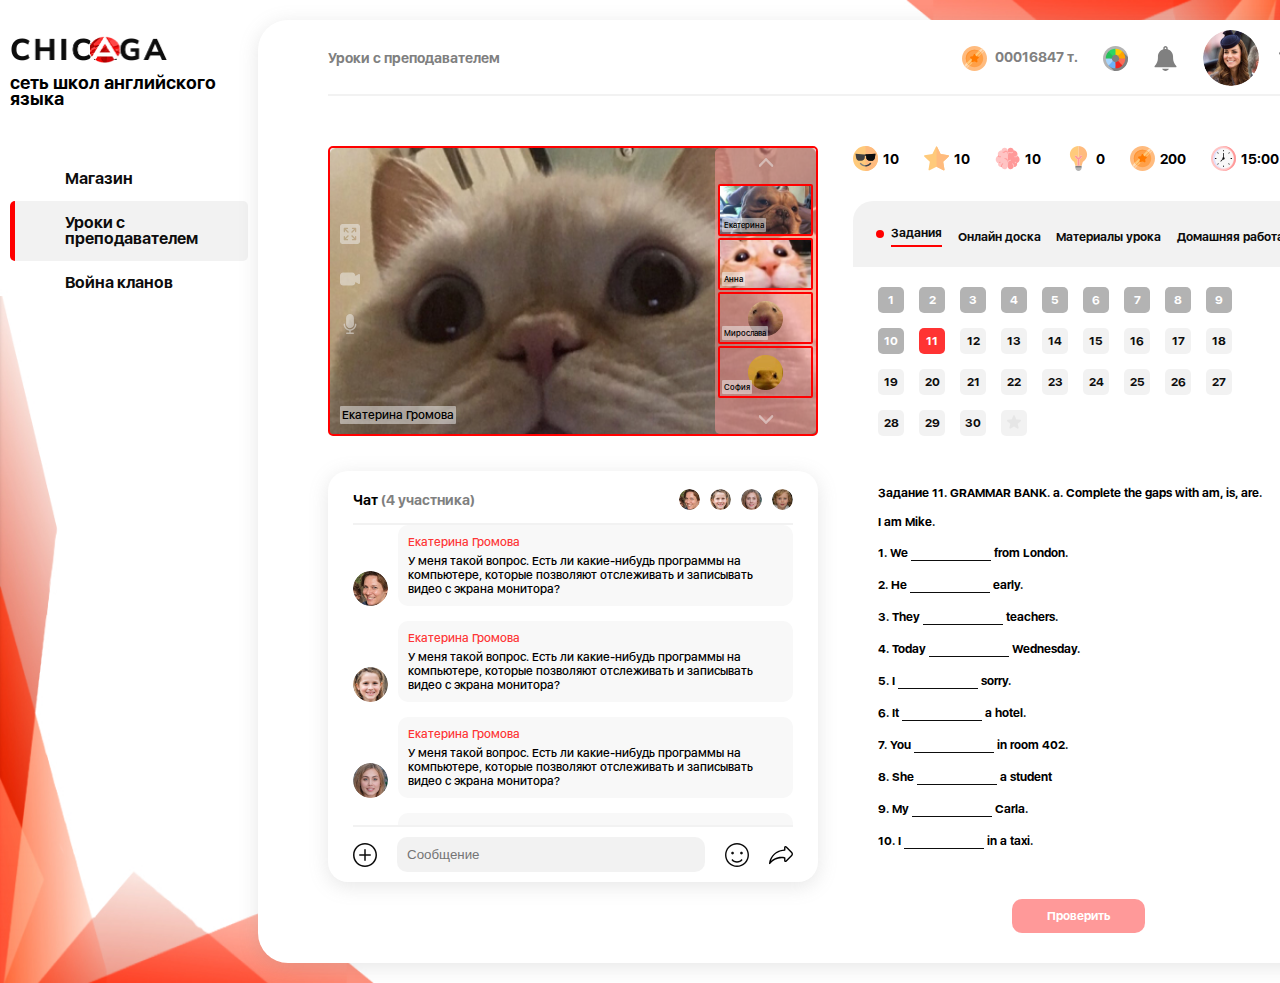
==== index.html @ db950c4f "Add files via upload" ====
<!DOCTYPE html>
<html lang="ru">

<head>
    <meta charset="UTF-8">
    <meta http-equiv="X-UA-Compatible" content="IE=edge">
    <meta name="viewport" content="width=device-width, initial-scale=1.0">
    
    <link rel="preconnect" href="https://fonts.googleapis.com">
    <link rel="preconnect" href="https://fonts.gstatic.com" crossorigin>
    <link
    	href="https://fonts.googleapis.com/css2?family=Inter:wght@600&family=Nunito+Sans:wght@800&family=Roboto:wght@400;900&display=swap"
    	rel="stylesheet">
    
    <link rel="stylesheet" href="assets/css/style.min.css">
    
    <title>Уроки с преподователем</title></head>

<body>
    <svg style='display: none;'>
    	<symbol id="coin" viewBox="0 0 25 25">
    		<g clip-path="url(#clip0)">
    			<path
    				d="M12.5 25C19.4036 25 25 19.4036 25 12.5C25 5.59644 19.4036 0 12.5 0C5.59644 0 0 5.59644 0 12.5C0 19.4036 5.59644 25 12.5 25Z"
    				fill="#FFBB7E" />
    			<path
    				d="M21.815 4.16562L4.15552 21.8064C4.37461 22.003 4.60059 22.192 4.8332 22.3729L22.381 4.84419C22.2002 4.61128 22.0114 4.38501 21.815 4.16562ZM19.5744 2.19434L2.1543 19.5171C2.55146 20.1016 2.99692 20.6505 3.48486 21.1584L21.2053 3.53096C20.7009 3.04136 20.1554 2.59395 19.5744 2.19434Z"
    				fill="#FFDDB6" />
    			<path
    				d="M12.499 21.167C17.2857 21.167 21.166 17.2866 21.166 12.5C21.166 7.71335 17.2857 3.83301 12.499 3.83301C7.71238 3.83301 3.83203 7.71335 3.83203 12.5C3.83203 17.2866 7.71238 21.167 12.499 21.167Z"
    				fill="#FFA048" />
    			<path
    				d="M4.60205 13.2687C4.60205 8.48213 8.48233 4.60186 13.2689 4.60186C15.4684 4.60186 17.4761 5.42163 19.0042 6.77168C17.4161 4.96997 15.0914 3.83301 12.5008 3.83301C7.71426 3.83301 3.83398 7.71328 3.83398 12.4999C3.83398 15.087 4.96792 17.4089 6.76548 18.9969C5.41919 17.4696 4.60205 15.4647 4.60205 13.2687Z"
    				fill="#FF9534" />
    			<path
    				d="M19.6418 7.58374C19.4734 7.33979 19.293 7.10488 19.1012 6.87988L6.87695 19.0912C7.10166 19.2832 7.33633 19.4638 7.58003 19.6324L19.6418 7.58374Z"
    				fill="#FFCA7B" />
    			<path
    				d="M16.7915 4.96582L4.94727 16.7438C5.29707 17.3654 5.72105 17.9395 6.20767 18.454L18.4924 6.23374C17.9812 5.74507 17.4101 5.31855 16.7915 4.96582Z"
    				fill="#FFCA7B" />
    			<path
    				d="M13.1669 8.36442L13.9482 9.94748C14.0564 10.1668 14.2657 10.3188 14.5077 10.354L16.2547 10.6078C16.8642 10.6964 17.1076 11.4454 16.6665 11.8753L15.4024 13.1075C15.2272 13.2782 15.1473 13.5242 15.1887 13.7653L15.4871 15.5052C15.5912 16.1123 14.954 16.5752 14.4089 16.2886L12.8464 15.4671C12.6299 15.3533 12.3713 15.3533 12.1548 15.4671L10.5922 16.2886C10.0471 16.5752 9.40989 16.1123 9.51405 15.5052L9.81248 13.7653C9.85384 13.5242 9.77391 13.2783 9.59876 13.1075L8.3346 11.8753C7.89354 11.4454 8.13695 10.6964 8.74642 10.6078L10.4934 10.354C10.7355 10.3188 10.9447 10.1668 11.053 9.94748L11.8343 8.36442C12.1067 7.81212 12.8943 7.81212 13.1669 8.36442Z"
    				fill="#FF7A00" />
    		</g>
    		<defs>
    			<clipPath id="clip0">
    				<rect width="25" height="25" fill="white" />
    			</clipPath>
    		</defs>
    	</symbol>
    
    	<symbol id="choose-theme" viewBox="0 0 25 25">
    		<path
    			d="M12.5 25C19.4036 25 25 19.4036 25 12.5C25 5.59644 19.4036 0 12.5 0C5.59644 0 0 5.59644 0 12.5C0 19.4036 5.59644 25 12.5 25Z"
    			fill="#808080" fill-opacity="0.6" />
    		<path
    			d="M18.4234 6.55522L15.8434 9.13521L12.3031 5.59487L5.85728 12.0406L9.39761 15.581L6.55522 18.4233L5.58398 19.3946L11.1125 24.9231C11.5682 24.9735 12.0311 25.0002 12.5002 25.0002C19.4038 25.0002 25.0002 19.4038 25.0002 12.5002C25.0002 12.0311 24.9735 11.5682 24.9231 11.1125L19.3946 5.58398L18.4234 6.55522Z"
    			fill="#808080" />
    		<path
    			d="M12.4991 8.85557L13.3349 5.74736L12.4991 2.73438C9.99985 2.73438 7.50059 3.68779 5.59375 5.59468L7.18833 8.52769L9.92686 9.92773C10.5857 9.2688 11.4947 8.8602 12.4991 8.85557Z"
    			fill="#2BD765" />
    		<path
    			d="M9.90996 15.0889L7.25723 16.7995L5.59375 19.4051C7.50059 21.312 9.99985 22.2654 12.4991 22.2654L13.1281 19.0973L12.4991 16.1787C11.4859 16.174 10.5702 15.7579 9.90996 15.0889Z"
    			fill="#6CB1F8" />
    		<path
    			d="M8.85513 12.517C8.85513 12.5112 8.85552 12.5055 8.85557 12.4998L6.0978 11.9512L2.73438 12.4998C2.73438 14.999 3.68779 17.4982 5.59468 19.4051L9.91094 15.0888C9.2583 14.4275 8.85513 13.5195 8.85513 12.517Z"
    			fill="#A6D4FD" />
    		<path
    			d="M9.92773 9.92778L5.59468 5.59473C3.68779 7.50156 2.73438 10.0008 2.73438 12.5H8.85557C8.8602 11.4957 9.2688 10.5867 9.92773 9.92778Z"
    			fill="#27BF5A" />
    		<path
    			d="M16.1796 12.4998C16.1796 12.5055 16.18 12.5112 16.18 12.517C16.18 13.5283 15.7701 14.4438 15.1074 15.1065L16.99 17.7416L19.406 19.4051C21.3129 17.4982 22.2663 14.999 22.2663 12.4998L19.2878 11.9512L16.1796 12.4998Z"
    			fill="#FB6B56" />
    		<path
    			d="M15.1067 15.1064C14.444 15.7691 13.5285 16.1791 12.5172 16.1791C12.5115 16.1791 12.5058 16.1787 12.5 16.1786V22.2653C14.9993 22.2653 17.4985 21.3119 19.4053 19.405L15.1067 15.1064Z"
    			fill="#F42520" />
    		<path
    			d="M12.5172 8.85513C13.5197 8.85513 14.4278 9.2583 15.0891 9.91089L17.6097 8.20596L19.4053 5.59463C17.4985 3.68779 14.9993 2.73438 12.5 2.73438V8.85557C12.5058 8.85552 12.5115 8.85513 12.5172 8.85513Z"
    			fill="#FFCE00" />
    		<path
    			d="M16.1797 12.5H22.2664C22.2664 10.0008 21.313 7.50156 19.4061 5.59473L15.0898 9.91099C15.7589 10.5712 16.175 11.4869 16.1797 12.5Z"
    			fill="#FFA300" />
    	</symbol>
    
    	<symbol id="notifications" viewBox="0 0 23 25">
    		<path d="M11.5 25C12.9986 25 14.2891 24.0948 14.8554 22.8027H8.14453C8.71079 24.0948 10.0014 25 11.5 25Z"
    			fill="#808080" />
    		<path
    			d="M19.0684 12.1026V10.498C19.0684 7.08877 16.8023 4.19917 13.6973 3.25537V2.19727C13.6973 0.985693 12.7116 0 11.5001 0C10.2885 0 9.30279 0.985693 9.30279 2.19727V3.25537C6.19781 4.19917 3.9317 7.08872 3.9317 10.498V12.1026C3.9317 15.0974 2.79019 17.937 0.717489 20.0985C0.514364 20.3104 0.457284 20.6229 0.57242 20.8928C0.687557 21.1627 0.952694 21.3379 1.24615 21.3379H21.754C22.0474 21.3379 22.3125 21.1627 22.4276 20.8928C22.5428 20.6229 22.4857 20.3104 22.2826 20.0985C20.2099 17.937 19.0684 15.0973 19.0684 12.1026ZM12.2325 2.96523C11.9914 2.94199 11.7471 2.92969 11.5001 2.92969C11.253 2.92969 11.0087 2.94199 10.7676 2.96523V2.19727C10.7676 1.79341 11.0962 1.46484 11.5001 1.46484C11.9039 1.46484 12.2325 1.79341 12.2325 2.19727V2.96523Z"
    			fill="#808080" />
    	</symbol>
    
    	<symbol id="arrow-down" viewBox="0 0 20 12">
    		<path
    			d="M10.0042 7.9267L2.52195 0.444753C2.31642 0.238736 2.04163 0.125404 1.74862 0.125404C1.45545 0.125404 1.18081 0.238736 0.974959 0.444753L0.319674 1.10036C0.113496 1.30605 -2.69979e-07 1.58101 -2.62294e-07 1.87402C-2.54609e-07 2.16703 0.113496 2.44166 0.319675 2.64752L9.22797 11.556C9.43447 11.7626 9.71041 11.8758 10.0037 11.875C10.2984 11.8758 10.574 11.7628 10.7806 11.556L19.6803 2.65581C19.8865 2.44995 20 2.17532 20 1.88215C20 1.58914 19.8865 1.31451 19.6803 1.10849L19.025 0.453044C18.5985 0.0265404 17.9042 0.0265404 17.4779 0.453045L10.0042 7.9267Z" />
    	</symbol>
    
    	<symbol id="clock" viewBox="0 0 25 25">
    		<path
    			d="M12.4989 24.9978C19.4018 24.9978 24.9978 19.4018 24.9978 12.4989C24.9978 5.59594 19.4018 0 12.4989 0C5.59594 0 0 5.59594 0 12.4989C0 19.4018 5.59594 24.9978 12.4989 24.9978Z"
    			fill="#FFC4C4" />
    		<path
    			d="M21.336 3.66067C18.6553 0.979909 15.0814 -0.235705 11.5215 0.037659C17.8975 0.527166 23.0439 5.84949 23.0439 12.4988C23.0439 19.1515 17.8943 24.4706 11.5215 24.9598C15.0825 25.2333 18.6561 24.0168 21.336 21.3368C26.2207 16.4522 26.2211 8.54564 21.336 3.66067Z"
    			fill="#FF9999" />
    		<path
    			d="M12.4991 22.6535C18.1077 22.6535 22.6544 18.1068 22.6544 12.4981C22.6544 6.88947 18.1077 2.34277 12.4991 2.34277C6.89045 2.34277 2.34375 6.88947 2.34375 12.4981C2.34375 18.1068 6.89045 22.6535 12.4991 22.6535Z"
    			fill="#F8F8F8" />
    		<path
    			d="M3.90611 12.4985C3.90611 7.16171 8.04426 2.77309 13.2803 2.37288C7.37714 1.92165 2.34375 6.60092 2.34375 12.4985C2.34375 18.3917 7.37182 23.0757 13.2803 22.6241C8.04426 22.2238 3.90611 17.8353 3.90611 12.4985Z"
    			fill="#DEDEFC" />
    		<path
    			d="M12.4999 13.6697C13.147 13.6697 13.6717 13.1451 13.6717 12.4979C13.6717 11.8508 13.147 11.3262 12.4999 11.3262C11.8527 11.3262 11.3281 11.8508 11.3281 12.4979C11.3281 13.1451 11.8527 13.6697 12.4999 13.6697Z"
    			fill="#0D0D0D" />
    		<path
    			d="M12.5 12.107C12.2843 12.107 12.1094 11.9321 12.1094 11.7164V7.41989C12.1094 7.20418 12.2843 7.0293 12.5 7.0293C12.7157 7.0293 12.8905 7.20418 12.8905 7.41989V11.7164C12.8905 11.9321 12.7157 12.107 12.5 12.107Z"
    			fill="#0D0D0D" />
    		<path
    			d="M9.76604 15.6228C9.42124 15.6228 9.24304 15.2028 9.48984 14.956L11.4428 13.0031C11.5953 12.8505 11.8426 12.8505 11.9951 13.0031C12.1477 13.1556 12.1477 13.4029 11.9951 13.5554L10.0422 15.5084C9.96597 15.5846 9.86598 15.6228 9.76604 15.6228Z"
    			fill="#0D0D0D" />
    		<path
    			d="M12.5 5.46763C12.2843 5.46763 12.1094 5.29275 12.1094 5.07704V4.29586C12.1094 4.08016 12.2843 3.90527 12.5 3.90527C12.7157 3.90527 12.8905 4.08016 12.8905 4.29586V5.07704C12.8905 5.29275 12.7157 5.46763 12.5 5.46763Z"
    			fill="#0D0D0D" />
    		<path
    			d="M17.7466 7.64114C17.4019 7.64114 17.2234 7.2213 17.4704 6.97435L18.0227 6.42201C18.1753 6.26949 18.4225 6.26949 18.5751 6.42201C18.7276 6.57454 18.7276 6.82183 18.5751 6.97435L18.0227 7.52669C17.9465 7.60301 17.8465 7.64114 17.7466 7.64114Z"
    			fill="#0D0D0D" />
    		<path
    			d="M20.7011 12.8886H19.9199C19.7042 12.8886 19.5293 12.7137 19.5293 12.498C19.5293 12.2823 19.7042 12.1074 19.9199 12.1074H20.7011C20.9168 12.1074 21.0917 12.2823 21.0917 12.498C21.0917 12.7137 20.9168 12.8886 20.7011 12.8886Z"
    			fill="#0D0D0D" />
    		<path
    			d="M18.2984 18.6889C18.1984 18.6889 18.0985 18.6508 18.0222 18.5745L17.4699 18.0222C17.3173 17.8697 17.3173 17.6224 17.4699 17.4699C17.6224 17.3173 17.8697 17.3173 18.0223 17.4699L18.5746 18.0222C18.8215 18.269 18.6432 18.6889 18.2984 18.6889Z"
    			fill="#0D0D0D" />
    		<path
    			d="M12.5 21.0917C12.2843 21.0917 12.1094 20.9168 12.1094 20.7011V19.9199C12.1094 19.7042 12.2843 19.5293 12.5 19.5293C12.7157 19.5293 12.8905 19.7042 12.8905 19.9199V20.7011C12.8905 20.9168 12.7157 21.0917 12.5 21.0917Z"
    			fill="#0D0D0D" />
    		<path
    			d="M6.69963 18.689C6.35484 18.689 6.17663 18.269 6.42343 18.0222L6.97578 17.4699C7.1283 17.3173 7.3756 17.3173 7.52812 17.4699C7.6807 17.6224 7.6807 17.8697 7.52812 18.0222L6.97578 18.5745C6.89956 18.6508 6.79957 18.689 6.69963 18.689Z"
    			fill="#0D0D0D" />
    		<path
    			d="M5.07802 12.8886H4.29684C4.08114 12.8886 3.90625 12.7137 3.90625 12.498C3.90625 12.2823 4.08114 12.1074 4.29684 12.1074H5.07802C5.29372 12.1074 5.46861 12.2823 5.46861 12.498C5.46861 12.7137 5.29372 12.8886 5.07802 12.8886Z"
    			fill="#0D0D0D" />
    		<path
    			d="M7.25157 7.64109C7.15162 7.64109 7.05163 7.60296 6.97537 7.52669L6.42302 6.97435C6.27045 6.82183 6.27045 6.57454 6.42302 6.42201C6.57555 6.26949 6.82284 6.26949 6.97537 6.42201L7.52771 6.97435C7.77452 7.22106 7.59636 7.64109 7.25157 7.64109Z"
    			fill="#0D0D0D" />
    	</symbol>
    
    	<symbol id="smile1" viewBox="0 0 25 25">
    		<path
    			d="M21.3388 3.66116C18.9779 1.30021 15.8389 0 12.5 0C9.16112 0 6.02211 1.30021 3.66116 3.66116C1.30021 6.02211 0 9.16112 0 12.5C0 15.8389 1.30021 18.9779 3.66116 21.3388C6.02211 23.6998 9.16112 25 12.5 25C15.8389 25 18.9779 23.6998 21.3388 21.3388C23.6998 18.9779 25 15.8389 25 12.5C25 9.16112 23.6997 6.02211 21.3388 3.66116Z"
    			fill="#FFCA7B" />
    		<path
    			d="M21.3388 3.66116C18.9779 1.30021 15.8389 0 12.5 0V25C15.8389 25 18.9779 23.6998 21.3388 21.3388C23.6998 18.9779 25 15.8389 25 12.5C25 9.16112 23.6997 6.02211 21.3388 3.66116Z"
    			fill="#FFBB7E" />
    		<path
    			d="M12.4995 20.4923C10.1924 20.4923 8.05827 19.4443 6.64453 17.6171L7.80313 16.7207C8.93741 18.1866 10.6492 19.0274 12.4995 19.0274C14.3499 19.0274 16.0616 18.1866 17.1959 16.7207L18.3545 17.6171C16.9407 19.4443 14.8066 20.4923 12.4995 20.4923Z"
    			fill="#808080" />
    		<path
    			d="M13.8999 8.376H11.1001L2.51758 7.78809L3.10066 11.7451C3.22611 12.5962 3.65381 13.3746 4.30497 13.9368C4.95612 14.499 5.78848 14.8087 6.64883 14.8087H8.22092C10.1985 14.8087 11.8074 13.1998 11.8074 11.2222V9.84087H13.1926V11.2222C13.1926 13.1998 14.8015 14.8087 16.779 14.8087H18.3511C19.2114 14.8087 20.0438 14.499 20.695 13.9368C21.3461 13.3746 21.7739 12.5962 21.8993 11.7451L22.4824 7.78809L13.8999 8.376Z"
    			fill="#404040" />
    		<path
    			d="M18.355 17.6171L17.1964 16.7207C16.0621 18.1866 14.3504 19.0274 12.5 19.0274V20.4923C14.8071 20.4923 16.9412 19.4444 18.355 17.6171Z"
    			fill="#404040" />
    		<path
    			d="M13.9005 8.37498H12.5V9.83989H13.1931V11.2213C13.1931 13.1988 14.802 14.8077 16.7796 14.8077H18.3517C19.212 14.8077 20.0444 14.4981 20.6956 13.9358C21.3467 13.3736 21.7744 12.5952 21.8999 11.7441L22.4829 7.78711L13.9005 8.37498Z"
    			fill="#0D0D0D" />
    	</symbol>
    
    	<symbol id="star" viewBox="0 0 25 25">
    		<g clip-path="url(#clip0)">
    			<path
    				d="M24.9641 9.63196C24.878 9.36673 24.6488 9.17352 24.3729 9.13348L16.6228 8.00721L13.1568 0.984423C13.0334 0.734375 12.7788 0.576172 12.5 0.576172C12.2213 0.576172 11.9666 0.734375 11.8432 0.984423L8.37703 8.00716L0.627093 9.13348C0.351264 9.17352 0.121967 9.36673 0.0358832 9.63187C-0.0502983 9.8971 0.0215766 10.1882 0.221186 10.3827L5.82899 15.8492L4.50536 23.5681C4.45824 23.8429 4.57123 24.1206 4.79676 24.2845C5.0223 24.4483 5.32123 24.47 5.5681 24.3402L12.5 20.6958L19.4316 24.3401C19.5388 24.3965 19.6558 24.4243 19.7724 24.4243C19.9243 24.4243 20.0754 24.3772 20.203 24.2845C20.4285 24.1206 20.5415 23.8428 20.4944 23.5681L19.1704 15.8492L24.7788 10.3827C24.9784 10.1881 25.0503 9.89705 24.9641 9.63196Z"
    				fill="#FFCA7B" />
    			<path
    				d="M24.9641 9.63197C24.878 9.36673 24.6488 9.17352 24.3729 9.13348L16.6228 8.00721L13.1568 0.984423C13.0334 0.734375 12.7788 0.576172 12.5 0.576172V20.6958L19.4317 24.3402C19.5389 24.3965 19.6558 24.4243 19.7724 24.4243C19.9243 24.4243 20.0755 24.3772 20.203 24.2845C20.4286 24.1206 20.5415 23.8429 20.4944 23.5681L19.1704 15.8492L24.7787 10.3827C24.9784 10.1881 25.0503 9.89705 24.9641 9.63197Z"
    				fill="#FFBB7E" />
    		</g>
    		<defs>
    			<clipPath id="clip0">
    				<rect width="25" height="25" fill="white" />
    			</clipPath>
    		</defs>
    	</symbol>
    
    	<symbol id="brains" viewBox="0 0 25 23">
    		<path
    			d="M0.730469 12.3982C0.730869 13.205 0.974494 13.9931 1.42955 14.6594C1.8846 15.3257 2.52995 15.8394 3.28137 16.1333C3.11403 16.6322 3.0797 17.1662 3.18175 17.6824C3.2838 18.1987 3.51871 18.6794 3.86329 19.0771C4.20787 19.4748 4.65021 19.7758 5.14665 19.9504C5.64309 20.1249 6.17647 20.167 6.69414 20.0725C6.90815 20.7674 7.36437 21.3624 7.97988 21.7495C8.59539 22.1366 9.32935 22.29 10.0484 22.1819C10.7674 22.0737 11.4238 21.7112 11.8982 21.1602C12.3726 20.6092 12.6336 19.9063 12.6337 19.1791V3.67004C12.6328 2.87709 12.3215 2.11602 11.7665 1.54963C11.2116 0.983246 10.457 0.656532 9.66424 0.639383C8.87147 0.622233 8.10348 0.916011 7.52455 1.45787C6.94561 1.99972 6.60172 2.74663 6.56644 3.53879C6.51941 3.53688 6.47348 3.53141 6.4259 3.53141C5.81567 3.53049 5.21521 3.68466 4.6809 3.97944C4.14659 4.27421 3.69595 4.69993 3.37129 5.21663C3.04662 5.73333 2.85859 6.32405 2.82482 6.93335C2.79106 7.54264 2.91269 8.15052 3.17828 8.69993C2.45219 9.00786 1.83284 9.5228 1.39753 10.1805C0.962223 10.8382 0.730219 11.6095 0.730469 12.3982Z"
    			fill="#FFC4C4" />
    		<path
    			d="M4.96734 10.3324C5.18217 10.3318 5.39631 10.3081 5.60609 10.2618C5.72985 10.2346 5.83777 10.1594 5.90615 10.0527C5.97454 9.94606 5.99782 9.81661 5.97088 9.69278C5.94395 9.56896 5.86899 9.46087 5.76247 9.39224C5.65594 9.32361 5.52654 9.30004 5.40265 9.32669C4.58644 9.5047 3.91844 9.19872 3.61683 8.50829C3.56707 8.39496 3.47527 8.30538 3.36076 8.2584C3.24625 8.21142 3.11798 8.21073 3.00297 8.25645C3.05163 8.40801 3.11027 8.55617 3.17852 8.69997C3.03217 8.76293 2.88972 8.83461 2.75195 8.91462C2.93864 9.34426 3.24906 9.70856 3.64362 9.96107C4.03818 10.2136 4.49901 10.3428 4.96734 10.3324Z"
    			fill="#FF9999" />
    		<path
    			d="M7.92482 17.2336C8.03339 17.1678 8.11139 17.0617 8.14167 16.9384C8.17195 16.8152 8.15203 16.6849 8.08629 16.5764C8.02055 16.4678 7.91437 16.3898 7.79112 16.3595C7.66787 16.3292 7.53764 16.3492 7.42908 16.4149C6.29924 17.0985 5.77807 18.7071 6.20928 20.1186C6.37186 20.1156 6.53396 20.0999 6.69408 20.0716C6.74082 20.2238 6.79962 20.372 6.8699 20.5148C6.98416 20.4698 7.07667 20.3825 7.1282 20.271C7.17974 20.1595 7.18633 20.0325 7.14662 19.9163C6.80018 18.9065 7.14936 17.7033 7.92482 17.2336Z"
    			fill="#FF9999" />
    		<path
    			d="M12.1552 14.7951C12.1552 14.858 12.1675 14.9202 12.1915 14.9783C12.2156 15.0364 12.2508 15.0891 12.2953 15.1336C12.3397 15.178 12.3925 15.2132 12.4505 15.2373C12.5086 15.2613 12.5709 15.2737 12.6337 15.2736V12.8359C12.3742 12.3271 11.9793 11.8996 11.4927 11.6005C11.006 11.3014 10.4462 11.1423 9.875 11.1406C9.74809 11.1406 9.62638 11.191 9.53664 11.2808C9.4469 11.3705 9.39648 11.4922 9.39648 11.6191C9.39648 11.7461 9.4469 11.8678 9.53664 11.9575C9.62638 12.0472 9.74809 12.0977 9.875 12.0977C11.1968 12.0977 12.1552 13.2316 12.1552 14.7951Z"
    			fill="#FF9999" />
    		<path
    			d="M4.53004 15.9757C4.60098 15.9757 4.67103 15.96 4.73512 15.9295C4.96792 15.8175 5.19357 15.6912 5.41078 15.5514C5.46215 15.5152 5.50588 15.4692 5.53948 15.4161C5.57308 15.363 5.59588 15.3037 5.6066 15.2418C5.61731 15.1799 5.61572 15.1165 5.60193 15.0551C5.58813 14.9938 5.56238 14.9358 5.52617 14.8845C5.48996 14.8331 5.44398 14.7894 5.39087 14.7558C5.33775 14.7222 5.27854 14.6994 5.21661 14.6886C5.15468 14.6779 5.09125 14.6795 5.02994 14.6933C4.96862 14.7071 4.91062 14.7329 4.85926 14.7691C4.68642 14.8774 4.50778 14.9762 4.32414 15.0649C4.22596 15.1115 4.14656 15.1902 4.09901 15.2879C4.05146 15.3856 4.0386 15.4966 4.06253 15.6026C4.08646 15.7086 4.14577 15.8033 4.23069 15.8711C4.31561 15.939 4.42109 15.9759 4.52977 15.9757H4.53004Z"
    			fill="#FF9999" />
    		<path
    			d="M9.96347 5.14777C10.1658 4.9224 10.4231 4.75337 10.7102 4.65723C10.8465 4.62665 10.9879 4.62801 11.1236 4.66122C11.2592 4.69443 11.3853 4.75857 11.492 4.84863C11.9076 5.17676 12.1556 5.81988 12.1556 6.56609C12.1556 6.693 12.206 6.81471 12.2958 6.90445C12.3855 6.99419 12.5072 7.04461 12.6341 7.04461V4.72887C12.4901 4.48812 12.305 4.27444 12.0873 4.0975C11.868 3.91684 11.6099 3.7893 11.3332 3.72483C11.0565 3.66037 10.7686 3.66074 10.492 3.7259C10.0431 3.85542 9.63708 4.1029 9.31625 4.44258C8.91648 4.8098 8.73383 4.97742 8.23754 4.75758C8.12201 4.70921 7.99212 4.70806 7.87576 4.75438C7.75939 4.8007 7.66583 4.8908 7.61515 5.00533C7.56447 5.11987 7.56071 5.24971 7.60468 5.36698C7.64866 5.48425 7.73686 5.57961 7.85035 5.63258C8.9184 6.10535 9.52297 5.55191 9.96347 5.14777Z"
    			fill="#FF9999" />
    		<path
    			d="M18.8426 3.53041C18.795 3.53041 18.7491 3.53588 18.7021 3.53779C18.6668 2.74554 18.3228 1.99856 17.7438 1.4567C17.1647 0.914832 16.3966 0.621124 15.6037 0.638418C14.8109 0.655712 14.0563 0.982634 13.5014 1.54923C12.9465 2.11583 12.6355 2.87709 12.6348 3.67013V19.1779C12.6347 19.9051 12.8956 20.6083 13.37 21.1595C13.8445 21.7107 14.501 22.0733 15.2202 22.1815C15.9393 22.2896 16.6735 22.1361 17.289 21.7489C17.9046 21.3616 18.3608 20.7663 18.5746 20.0712C19.092 20.1639 19.6245 20.1205 20.12 19.9454C20.6155 19.7702 21.057 19.4693 21.4011 19.072C21.7453 18.6748 21.9802 18.195 22.083 17.6796C22.1858 17.1642 22.1529 16.6309 21.9874 16.132C22.7302 15.8414 23.3696 15.3359 23.8238 14.6802C24.278 14.0245 24.5265 13.2483 24.5376 12.4507C24.5487 11.6531 24.3218 10.8703 23.8859 10.2023C23.45 9.5342 22.825 9.0112 22.0905 8.70002C22.3564 8.15055 22.4782 7.54253 22.4445 6.93305C22.4109 6.32358 22.2229 5.73266 21.8981 5.2158C21.5734 4.69894 21.1226 4.2731 20.5882 3.97829C20.0537 3.68347 19.453 3.52935 18.8426 3.53041Z"
    			fill="#FF9999" />
    		<path
    			d="M18.3989 20.5141C18.469 20.3712 18.5278 20.223 18.5747 20.0709C18.7348 20.0992 18.8969 20.1149 19.0595 20.1179C19.4907 18.7064 18.9692 17.0983 17.8394 16.4142C17.7309 16.3507 17.6018 16.3324 17.48 16.3633C17.3581 16.3942 17.2534 16.4718 17.1883 16.5794C17.1232 16.6869 17.103 16.8158 17.1322 16.938C17.1613 17.0603 17.2374 17.1662 17.3439 17.2329C18.1194 17.7024 18.4683 18.9057 18.1221 19.9156C18.0824 20.0318 18.0889 20.1588 18.1405 20.2703C18.192 20.3818 18.2846 20.4691 18.3989 20.5141Z"
    			fill="#FFC4C4" />
    		<path
    			d="M15.5425 13.6832C15.6052 13.6784 15.6663 13.6613 15.7223 13.6329C15.7784 13.6045 15.8283 13.5653 15.8692 13.5176C15.9101 13.4699 15.9412 13.4146 15.9607 13.3548C15.9803 13.2951 15.9878 13.2321 15.983 13.1695C15.9782 13.1068 15.9611 13.0457 15.9327 12.9896C15.9042 12.9336 15.8651 12.8837 15.8174 12.8428C15.7696 12.8019 15.7143 12.7708 15.6546 12.7512C15.5949 12.7317 15.5319 12.7241 15.4692 12.7289C14.8849 12.7843 14.3225 12.9792 13.8292 13.2973C13.3359 13.6153 12.9263 14.0472 12.6348 14.5566V16.8633C12.7617 16.8633 12.8834 16.8129 12.9731 16.7232C13.0629 16.6334 13.1133 16.5117 13.1133 16.3848C13.1081 15.7126 13.3544 15.0627 13.8039 14.5628C14.2534 14.063 14.8735 13.7492 15.5425 13.6832Z"
    			fill="#FFC4C4" />
    		<path
    			d="M13.7778 6.05405C13.8844 5.96383 14.0105 5.89958 14.1461 5.86636C14.2818 5.83315 14.4233 5.83188 14.5595 5.86265C14.7656 5.91496 14.9683 5.97933 15.1668 6.05542C15.8849 6.31628 16.6278 6.58507 17.7754 5.63351C17.8253 5.59391 17.8667 5.54477 17.8974 5.48895C17.928 5.43313 17.9472 5.37176 17.9538 5.30844C17.9604 5.24512 17.9543 5.18112 17.9358 5.12018C17.9174 5.05924 17.887 5.0026 17.8464 4.95357C17.8058 4.90454 17.7558 4.8641 17.6993 4.83463C17.6429 4.80516 17.5812 4.78724 17.5177 4.78194C17.4543 4.77663 17.3904 4.78404 17.3299 4.80373C17.2693 4.82341 17.2133 4.85499 17.1651 4.89659C16.4378 5.49815 16.122 5.38386 15.493 5.15581C15.2597 5.06653 15.0211 4.99156 14.7786 4.93132C14.502 4.86618 14.2142 4.86583 13.9375 4.93029C13.6609 4.99475 13.4028 5.12228 13.1836 5.30292C12.9659 5.47993 12.7809 5.69359 12.6367 5.93429V8.24921C12.6996 8.24925 12.7618 8.23689 12.8199 8.21286C12.878 8.18882 12.9307 8.15358 12.9752 8.10914C13.0196 8.0647 13.0548 8.01193 13.0789 7.95386C13.1029 7.89579 13.1153 7.83355 13.1152 7.7707C13.1141 7.02394 13.3621 6.38218 13.7778 6.05405Z"
    			fill="#FFC4C4" />
    		<path
    			d="M20.5344 15.929C20.6488 15.9816 20.7793 15.987 20.8977 15.944C21.016 15.901 21.1127 15.8131 21.1667 15.6993C21.2206 15.5855 21.2276 15.4551 21.186 15.3362C21.1444 15.2174 21.0577 15.1197 20.9446 15.0644C20.7609 14.9757 20.5824 14.877 20.4097 14.7685C20.306 14.6952 20.1774 14.6661 20.0522 14.6876C19.927 14.7091 19.8154 14.7795 19.7421 14.8832C19.6688 14.9869 19.6397 15.1156 19.6612 15.2408C19.6827 15.366 19.7531 15.4775 19.8568 15.5508C20.0746 15.6909 20.3009 15.8172 20.5344 15.929Z"
    			fill="#FFC4C4" />
    		<path
    			d="M21.6514 8.50784C21.3506 9.19772 20.6826 9.50452 19.8656 9.32624C19.7415 9.29922 19.6119 9.32258 19.5051 9.39116C19.3983 9.45975 19.3231 9.56795 19.2961 9.69196C19.2691 9.81597 19.2925 9.94563 19.3611 10.0524C19.4296 10.1592 19.5378 10.2344 19.6618 10.2614C19.8715 10.3076 20.0856 10.3313 20.3003 10.3319C20.7685 10.3422 21.2292 10.2128 21.6236 9.96032C22.0181 9.70783 22.3284 9.34365 22.5152 8.91417C22.3774 8.83422 22.2349 8.76254 22.0886 8.69952C22.1567 8.55567 22.2154 8.40752 22.2642 8.25601C22.1493 8.21068 22.0213 8.21159 21.9071 8.25854C21.7928 8.30548 21.7012 8.39483 21.6514 8.50784Z"
    			fill="#FFC4C4" />
    	</symbol>
    
    	<symbol id="bulb" viewBox="0 0 19 25">
    		<path
    			d="M6.375 21.8744C6.375 23.6004 7.77414 24.9994 9.5 24.9994C11.2259 24.9994 12.625 23.6004 12.625 21.8744V21.71H6.375V21.8744Z"
    			fill="#808080" fill-opacity="0.6" />
    		<path d="M9.5 19.7363H8.51316H6.375V21.71H12.625V19.7363H10.4868H9.5Z" fill="#808080" />
    		<path
    			d="M8.51316 13.3489C6.99625 12.9182 5.88158 11.5215 5.88158 9.86842H7.85526C7.85526 10.7753 8.59309 11.5132 9.5 11.5132C9.5 7.35809 9.5 2.64776 9.5 0C4.75382 0 0.90625 3.8475 0.90625 8.59375C0.90625 11.7784 2.63855 14.5584 5.21224 16.043L6.375 19.7368H8.51316V13.3489Z"
    			fill="#FFCA7B" />
    		<path
    			d="M9.5 0C9.5 2.64776 9.5 7.35809 9.5 11.5132C10.4069 11.5132 11.1447 10.7753 11.1447 9.86842H13.1184C13.1184 11.5215 12.0038 12.9182 10.4868 13.3489V19.7368H12.625L13.7878 16.043C16.3614 14.5584 18.0938 11.7785 18.0938 8.59375C18.0938 3.8475 14.2462 0 9.5 0Z"
    			fill="#FFBB7E" />
    		<path
    			d="M7.85454 9.86816H5.88086C5.88086 11.5213 6.99553 12.9179 8.51244 13.3487V19.7366H10.4861V13.3487C12.003 12.9179 13.1177 11.5213 13.1177 9.86816H11.144C11.144 10.7751 10.4062 11.5129 9.49928 11.5129C8.59237 11.5129 7.85454 10.7751 7.85454 9.86816Z"
    			fill="#FF9999" />
    	</symbol>
    
    	<symbol id="microphone" viewBox="0 0 20 20">
    		<path
    			d="M16.3996 10.3294C16.3996 9.92942 16.0937 9.62354 15.6937 9.62354C15.2937 9.62354 14.9878 9.92942 14.9878 10.3294C14.9878 13.0824 12.7525 15.3176 9.99961 15.3176C7.24667 15.3176 5.01137 13.0824 5.01137 10.3294C5.01137 9.92942 4.70549 9.62354 4.30549 9.62354C3.90549 9.62354 3.59961 9.92942 3.59961 10.3294C3.59961 13.6 6.04667 16.3529 9.29373 16.7059V18.5882H6.72902C6.32902 18.5882 6.02314 18.8941 6.02314 19.2941C6.02314 19.6941 6.32902 20 6.72902 20H13.2702C13.6702 20 13.9761 19.6941 13.9761 19.2941C13.9761 18.8941 13.6702 18.5882 13.2702 18.5882H10.7055V16.7059C13.9525 16.3529 16.3996 13.6 16.3996 10.3294Z"
    			fill="#F2F2F2" fill-opacity="0.5" />
    		<path
    			d="M9.99972 0C7.83502 0 6.07031 1.76471 6.07031 3.92941V10.3059C6.07031 12.4941 7.83502 14.2353 9.99972 14.2588C12.1644 14.2588 13.9291 12.4941 13.9291 10.3294V3.92941C13.9291 1.76471 12.1644 0 9.99972 0Z"
    			fill="#F2F2F2" fill-opacity="0.5" />
    	</symbol>
    
    	<symbol id="fullscreen" viewBox="0 0 20 20">
    		<path
    			d="M17.5 0H2.5C1.11938 0 0 1.11938 0 2.5V17.5C0 18.8806 1.11938 20 2.5 20H17.5C18.8806 20 20 18.8806 20 17.5V2.5C20 1.11938 18.8806 0 17.5 0ZM7.5 15C7.845 15 8.125 15.28 8.125 15.625C8.125 15.97 7.845 16.25 7.5 16.25H4.39252C4.21752 16.25 4.06062 16.1775 3.94752 16.0619C3.82627 15.9593 3.75003 15.81 3.75003 15.625V12.5C3.75003 12.155 4.03003 11.875 4.37503 11.875C4.72003 11.875 5 12.155 5 12.5L4.98624 14.1038L7.97248 11.1175L8.85624 12.0012L5.85748 15H7.5ZM7.97248 8.88314L4.98624 5.89627L5 7.5C5 7.845 4.72 8.125 4.375 8.125C4.03 8.125 3.75 7.845 3.75 7.5V4.375C3.75 4.19 3.82624 4.04062 3.94748 3.93748C4.06059 3.82248 4.2181 3.75 4.39248 3.75H7.5C7.845 3.75 8.125 4.03 8.125 4.375C8.125 4.72 7.845 5 7.5 5H5.85748L8.85686 7.99938L7.97248 8.88314ZM16.25 15.625C16.25 15.81 16.1738 15.9593 16.0525 16.0625C15.9394 16.1781 15.7819 16.25 15.6075 16.25H12.5C12.155 16.25 11.875 15.97 11.875 15.625C11.875 15.28 12.155 15 12.5 15H14.1425L11.1431 12.0006L12.0269 11.1169L15.0131 14.1031L15 12.5C15 12.155 15.28 11.875 15.625 11.875C15.97 11.875 16.25 12.155 16.25 12.5V15.625ZM16.25 7.5C16.25 7.845 15.97 8.125 15.625 8.125C15.28 8.125 15 7.845 15 7.5L15.0138 5.89624L12.0275 8.88248L11.1438 7.99873L14.1425 5H12.5C12.155 5 11.875 4.72 11.875 4.375C11.875 4.03 12.155 3.75 12.5 3.75H15.6075C15.7819 3.75 15.9394 3.82252 16.0525 3.93814C16.1738 4.04062 16.25 4.19 16.25 4.375V7.5Z"
    			fill="#F2F2F2" fill-opacity="0.5" />
    	</symbol>
    
    	<symbol id="camera" viewBox="0 0 20 14">
    		<path
    			d="M20 2.8371V11.1558C20 11.7988 19.3037 12.2002 18.7467 11.8807L15.2816 9.88195V10.4513C15.2816 12.1633 13.8931 13.5518 12.181 13.5518H3.10055C1.38849 13.5518 0 12.1633 0 10.4513V3.54977C0 1.83771 1.38849 0.449219 3.10055 0.449219H12.1851C13.8972 0.449219 15.2857 1.83771 15.2857 3.54977V4.11909L18.7508 2.12032C19.3037 1.79266 20 2.19814 20 2.8371Z"
    			fill="#F2F2F2" fill-opacity="0.5" />
    	</symbol>
    
    	<symbol id="subtract" viewBox="0 0 30 30">
    		<path fill-rule="evenodd" clip-rule="evenodd"
    			d="M3.75 0H26.25C28.3209 0 30 1.67907 30 3.75V26.25C30 28.3209 28.3209 30 26.25 30H3.75C1.67907 30 0 28.3209 0 26.25V3.75C0 1.67907 1.67907 0 3.75 0ZM13.1666 15C13.1666 13.9871 13.9871 13.1667 15 13.1667C16.0129 13.1667 16.8333 13.9871 16.8333 15C16.8333 16.013 16.0129 16.8334 15 16.8334C13.987 16.8334 13.1666 16.013 13.1666 15ZM13.1621 17.6593C13.1612 17.6503 13.1598 17.6415 13.1584 17.6327L13.1563 17.6192L13.1546 17.6073C13.153 17.5951 13.1513 17.5828 13.1489 17.5707C13.1466 17.5592 13.1437 17.548 13.1407 17.5368L13.1378 17.5253L13.135 17.5139C13.1325 17.5038 13.1301 17.4937 13.1271 17.4837C13.1237 17.4725 13.1196 17.4615 13.1156 17.4505L13.1156 17.4505L13.1119 17.4402L13.1078 17.4286L13.1077 17.4285C13.1043 17.4186 13.1008 17.4088 13.0968 17.399C13.0927 17.3891 13.088 17.3795 13.0834 17.3698L13.0834 17.3698L13.0784 17.3595L13.0736 17.3491C13.0687 17.3386 13.0638 17.328 13.0583 17.3177C13.0535 17.3088 13.0483 17.3002 13.0431 17.2916L13.0366 17.2809L13.0305 17.2706C13.0246 17.2606 13.0187 17.2506 13.0123 17.2409C13.0055 17.2307 12.9981 17.221 12.9907 17.2113L12.9833 17.2016L12.9753 17.1905C12.97 17.1832 12.9647 17.1759 12.9589 17.1689C12.9399 17.1457 12.9198 17.1234 12.8986 17.1022L12.8982 17.1017L12.8977 17.1012C12.8765 17.0801 12.8542 17.06 12.831 17.041C12.8241 17.0353 12.817 17.0301 12.8098 17.025L12.7983 17.0165L12.7885 17.0091C12.7788 17.0017 12.7691 16.9944 12.759 16.9876C12.7493 16.9811 12.7394 16.9753 12.7294 16.9695L12.7294 16.9695L12.7189 16.9633L12.7086 16.957C12.6999 16.9517 12.6911 16.9464 12.682 16.9415C12.6718 16.936 12.6613 16.9312 12.6507 16.9263L12.6404 16.9214L12.6303 16.9166C12.6205 16.9119 12.6108 16.9072 12.6007 16.9031C12.5906 16.8989 12.5802 16.8952 12.5698 16.8916L12.5596 16.888L12.5488 16.8841C12.538 16.8801 12.5272 16.8762 12.5161 16.8728C12.5061 16.8698 12.496 16.8673 12.4858 16.8649L12.4745 16.8621L12.4631 16.8592C12.4518 16.8562 12.4406 16.8533 12.4291 16.851C12.417 16.8486 12.4048 16.847 12.3927 16.8453L12.3805 16.8436L12.3663 16.8414L12.3662 16.8414L12.3662 16.8414C12.3576 16.8401 12.3491 16.8387 12.3404 16.8378C12.3103 16.8349 12.2801 16.8333 12.2499 16.8333H7.66664C7.16038 16.8331 6.74999 17.2435 6.74999 17.7498C6.74999 18.256 7.16038 18.6664 7.66664 18.6664H10.0369L4.26846 24.4349C3.91048 24.7929 3.91048 25.3733 4.26846 25.7313C4.62643 26.0893 5.20685 26.0893 5.56482 25.7313L11.3333 19.9628V22.3331C11.3333 22.8394 11.7437 23.2498 12.2499 23.2498C12.7562 23.2498 13.1666 22.8394 13.1666 22.3331V17.7498C13.1666 17.7196 13.1651 17.6894 13.1621 17.6593ZM22.3333 18.6658H19.963L25.7315 24.4342C26.0895 24.7922 26.0895 25.3726 25.7315 25.7306C25.3736 26.0886 24.7931 26.0886 24.4352 25.7306L18.6667 19.9621V22.3324C18.6667 22.8387 18.2563 23.2491 17.7501 23.2491C17.2438 23.2491 16.8334 22.8387 16.8334 22.3324V17.7491C16.8334 17.7189 16.835 17.6887 16.838 17.6586C16.8384 17.6544 16.8389 17.6502 16.8395 17.6461L16.8416 17.6327L16.8438 17.6185L16.8456 17.6055C16.8472 17.5936 16.8489 17.5818 16.8512 17.57C16.8535 17.5585 16.8564 17.5473 16.8593 17.5361L16.8593 17.5361L16.8623 17.5246L16.8651 17.5129C16.8676 17.5029 16.87 17.4929 16.873 17.483C16.8763 17.472 16.8803 17.4612 16.8842 17.4504L16.8882 17.4395L16.8918 17.4292C16.8954 17.4189 16.899 17.4085 16.9032 17.3984L16.9069 17.3898C16.9101 17.3827 16.9134 17.3758 16.9168 17.3689L16.9216 17.3588C16.9282 17.3448 16.9344 17.3307 16.9417 17.3171C16.9465 17.3082 16.9517 17.2996 16.957 17.291L16.9635 17.2802L16.9697 17.2697L16.9697 17.2697L16.9697 17.2697C16.9755 17.2598 16.9813 17.2498 16.9878 17.2402C16.9968 17.2267 17.0069 17.2139 17.0166 17.201L17.0249 17.1897C17.0301 17.1824 17.0354 17.1752 17.0412 17.1681C17.0601 17.1451 17.08 17.123 17.101 17.102L17.1019 17.101L17.1029 17.1001C17.1239 17.0791 17.146 17.0591 17.169 17.0403C17.176 17.0345 17.1833 17.0293 17.1906 17.024L17.2019 17.0157L17.2116 17.0083L17.2117 17.0083C17.2214 17.001 17.231 16.9937 17.2411 16.9869C17.2508 16.9804 17.2608 16.9745 17.2708 16.9687L17.2811 16.9626L17.2919 16.9561L17.2919 16.9561L17.2919 16.956C17.3005 16.9508 17.3091 16.9456 17.318 16.9408C17.3247 16.9372 17.3315 16.9339 17.3383 16.9307L17.3597 16.9207L17.37 16.9158L17.37 16.9158C17.3797 16.9111 17.3893 16.9064 17.3993 16.9023C17.409 16.8983 17.4189 16.8948 17.4288 16.8914L17.4404 16.8873L17.4507 16.8835C17.4616 16.8795 17.4726 16.8755 17.4839 16.8721C17.4939 16.869 17.504 16.8666 17.5142 16.8642L17.5255 16.8614L17.5371 16.8584C17.5482 16.8555 17.5594 16.8526 17.5709 16.8503C17.583 16.8479 17.5953 16.8462 17.6075 16.8445L17.6194 16.8429L17.6329 16.8408C17.6417 16.8394 17.6505 16.8379 17.6595 16.8371C17.6896 16.8341 17.7198 16.8325 17.7501 16.8325H22.3333C22.8396 16.8325 23.25 17.2429 23.25 17.7492C23.25 18.2554 22.8396 18.6658 22.3333 18.6658ZM16.8437 12.3803L16.8454 12.3925C16.847 12.4047 16.8487 12.4168 16.8511 12.4289C16.8534 12.4404 16.8563 12.4516 16.8592 12.4628L16.8592 12.4629L16.8622 12.4743L16.865 12.486C16.8674 12.496 16.8699 12.506 16.8729 12.5159C16.8773 12.5307 16.8829 12.545 16.8881 12.5594C16.893 12.5732 16.8975 12.587 16.9031 12.6006C16.9073 12.6106 16.912 12.6203 16.9167 12.6301L16.9215 12.6402L16.9263 12.6506C16.9293 12.657 16.9323 12.6635 16.9355 12.6699C16.9374 12.6739 16.9395 12.6779 16.9416 12.6819C16.9483 12.6945 16.9561 12.7065 16.9634 12.7188L16.9695 12.7292L16.9695 12.7292C16.9754 12.7392 16.9812 12.7491 16.9876 12.7588C16.9944 12.7689 17.0018 12.7786 17.0092 12.7883C17.0116 12.7916 17.0141 12.7948 17.0166 12.7981L17.0246 12.8091C17.0299 12.8164 17.0352 12.8238 17.041 12.8308C17.0601 12.854 17.0801 12.8763 17.1013 12.8975L17.1018 12.898L17.1022 12.8984C17.1235 12.9196 17.1457 12.9397 17.1689 12.9587C17.1734 12.9624 17.178 12.9659 17.1827 12.9693C17.1853 12.9712 17.1879 12.9732 17.1906 12.9751L17.2016 12.9832L17.2114 12.9905C17.2211 12.9979 17.2308 13.0053 17.2409 13.0121C17.2506 13.0186 17.2605 13.0244 17.2705 13.0302L17.281 13.0364L17.2917 13.0429C17.3003 13.0481 17.3089 13.0534 17.3178 13.0581C17.3282 13.0637 17.3388 13.0686 17.3495 13.0735L17.3595 13.0782C17.3629 13.0798 17.3663 13.0815 17.3696 13.0831C17.3793 13.0878 17.3891 13.0924 17.3991 13.0966C17.4093 13.1008 17.4196 13.1045 17.43 13.1081C17.4334 13.1093 17.4368 13.1105 17.4402 13.1117L17.4511 13.1156C17.4619 13.1196 17.4727 13.1235 17.4838 13.1269C17.4936 13.1299 17.5037 13.1323 17.5137 13.1347L17.5137 13.1347L17.5254 13.1376L17.5368 13.1405C17.5481 13.1435 17.5593 13.1464 17.5707 13.1487C17.5825 13.151 17.5944 13.1526 17.6062 13.1543L17.6062 13.1543L17.6193 13.1561L17.6334 13.1583C17.642 13.1597 17.6506 13.161 17.6594 13.1619C17.6894 13.1649 17.7197 13.1665 17.7498 13.1665H22.3332C22.8394 13.1665 23.2498 12.7561 23.2498 12.2498C23.2498 11.7435 22.8394 11.3331 22.3332 11.3331H19.9629L25.7315 5.5646C26.0895 5.20662 26.0895 4.6262 25.7315 4.26823C25.3736 3.91026 24.7931 3.91026 24.4352 4.26823L18.6666 10.0367V7.66641C18.6666 7.16016 18.2562 6.74976 17.75 6.74976C17.2437 6.74976 16.8333 7.16016 16.8333 7.66641V12.2498C16.8333 12.28 16.8349 12.3101 16.8379 12.3402C16.8388 12.3492 16.8402 12.3581 16.8416 12.3669L16.8437 12.3803ZM7.66641 11.3331H10.0367L4.26823 5.5646C3.91026 5.20662 3.91026 4.6262 4.26823 4.26823C4.6262 3.91026 5.20662 3.91026 5.5646 4.26823L11.3331 10.0367V7.66641C11.3331 7.16016 11.7435 6.74976 12.2498 6.74976C12.756 6.74976 13.1664 7.16016 13.1663 7.66641V12.2498C13.1663 12.28 13.1647 12.3102 13.1618 12.3403C13.1609 12.349 13.1595 12.3576 13.1582 12.3662C13.1574 12.3709 13.1566 12.3756 13.156 12.3804C13.1537 12.3966 13.1518 12.4128 13.1486 12.4289C13.1463 12.4405 13.1434 12.4517 13.1404 12.463C13.1394 12.4667 13.1385 12.4705 13.1375 12.4743C13.1365 12.4781 13.1356 12.4819 13.1347 12.4857C13.1323 12.4959 13.1298 12.506 13.1268 12.516C13.1234 12.527 13.1195 12.5378 13.1155 12.5486C13.1142 12.5522 13.1129 12.5559 13.1116 12.5595C13.1067 12.5732 13.1021 12.5871 13.0965 12.6006C13.0924 12.6106 13.0877 12.6204 13.083 12.6301C13.0814 12.6335 13.0798 12.6368 13.0782 12.6402C13.0716 12.6542 13.0654 12.6682 13.0581 12.6819C13.0533 12.691 13.0479 12.6997 13.0426 12.7084C13.0405 12.7119 13.0384 12.7153 13.0363 12.7188C13.0283 12.7322 13.0208 12.7457 13.012 12.7588C13.0052 12.7691 12.9977 12.7789 12.9902 12.7887C12.9878 12.7919 12.9854 12.795 12.9831 12.7982C12.9802 12.802 12.9775 12.8058 12.9747 12.8096C12.9695 12.8167 12.9643 12.8239 12.9587 12.8308C12.9203 12.8776 12.8774 12.9204 12.8307 12.9587C12.8238 12.9645 12.8166 12.9697 12.8094 12.9749C12.8057 12.9776 12.8019 12.9803 12.7981 12.9832C12.7946 12.9858 12.7912 12.9884 12.7877 12.991C12.7782 12.9982 12.7687 13.0055 12.7587 13.0121C12.7491 13.0186 12.7391 13.0244 12.7292 13.0302C12.7257 13.0323 12.7222 13.0343 12.7187 13.0364C12.7149 13.0386 12.7112 13.0409 12.7074 13.0432C12.699 13.0484 12.6906 13.0535 12.6818 13.0582C12.6715 13.0637 12.661 13.0685 12.6505 13.0734C12.6471 13.075 12.6436 13.0766 12.6401 13.0782C12.6368 13.0798 12.6334 13.0815 12.63 13.0831C12.6203 13.0878 12.6105 13.0925 12.6005 13.0966C12.5908 13.1006 12.5809 13.1041 12.571 13.1076C12.5671 13.1089 12.5633 13.1103 12.5594 13.1117C12.545 13.1169 12.5306 13.1224 12.5159 13.1269C12.5021 13.131 12.4881 13.1341 12.4742 13.1376C12.4704 13.1385 12.4667 13.1395 12.4629 13.1405C12.4516 13.1435 12.4404 13.1464 12.4289 13.1487C12.4168 13.1511 12.4046 13.1527 12.3925 13.1544C12.3884 13.1549 12.3843 13.1555 12.3803 13.1561C12.3758 13.1567 12.3714 13.1574 12.367 13.1581C12.3581 13.1595 12.3492 13.161 12.3402 13.1619C12.3101 13.1648 12.28 13.1664 12.2498 13.1664H7.66641C7.16016 13.1664 6.74976 12.756 6.74976 12.2498C6.74976 11.7435 7.16016 11.3331 7.66641 11.3331Z"
    			fill="#F2F2F2" fill-opacity="0.5" />
    	</symbol>
    
    	<symbol id="forward" viewBox="0 0 24 20">
    		<path
    			d="M23.1798 7.0163L17.7454 1.58191C17.2972 1.13348 16.8424 0.90625 16.3939 0.90625C15.7783 0.90625 15.0593 1.37463 15.0593 2.69446V4.43195C7.35897 4.77069 0.949179 10.64 0.00527059 18.3489C-0.0337309 18.6666 0.146811 18.9703 0.444358 19.0881C0.528586 19.1214 0.616111 19.1375 0.702719 19.1375C0.921897 19.1375 1.13467 19.0348 1.27016 18.8497C3.8644 15.3051 8.02987 13.189 12.4125 13.189C13.2954 13.189 14.1833 13.2754 15.0593 13.4464V15.3044C15.0593 16.6242 15.7783 17.0926 16.3939 17.0926H16.3941C16.8426 17.0926 17.2972 16.8652 17.7454 16.4169L23.1798 10.9825C24.2733 9.88904 24.2733 8.1098 23.1798 7.0163ZM22.1858 9.98847L16.7514 15.4227C16.6468 15.5272 16.5604 15.5931 16.4967 15.6331C16.4798 15.5598 16.4654 15.4522 16.4654 15.3044V12.879C16.4654 12.5532 16.2412 12.27 15.9241 12.1949C14.7681 11.9215 13.5868 11.7831 12.4125 11.7831C9.98159 11.7831 7.5635 12.3712 5.4197 13.4843C4.15847 14.1391 2.98843 14.9757 1.95388 15.9564C3.81057 10.0304 9.35207 5.82263 15.7624 5.82263C16.1506 5.82263 16.4654 5.50787 16.4654 5.11951V2.69446C16.4654 2.54669 16.4798 2.43903 16.4967 2.3656C16.5604 2.40552 16.6468 2.47162 16.7514 2.57599L22.1858 8.01038C22.731 8.55567 22.731 9.443 22.1858 9.98847Z"
    			fill="black" />
    	</symbol>
    
    	<symbol id="plus" viewBox="0 0 24 24">
    <path
    	d="M12 24C5.38293 24 0 18.6171 0 12C0 5.38293 5.38293 0 12 0C18.6171 0 24 5.38293 24 12C24 18.6171 18.6171 24 12 24ZM12 1.5C6.21002 1.5 1.5 6.21002 1.5 12C1.5 17.79 6.21002 22.5 12 22.5C17.79 22.5 22.5 17.79 22.5 12C22.5 6.21002 17.79 1.5 12 1.5Z"
    	fill="#0D0D0D" />
    <path
    	d="M17.25 12.75H6.75C6.336 12.75 6 12.414 6 12C6 11.586 6.336 11.25 6.75 11.25H17.25C17.664 11.25 18 11.586 18 12C18 12.414 17.664 12.75 17.25 12.75Z"
    	fill="#0D0D0D" />
    <path
    	d="M12 18C11.586 18 11.25 17.664 11.25 17.25V6.75C11.25 6.336 11.586 6 12 6C12.414 6 12.75 6.336 12.75 6.75V17.25C12.75 17.664 12.414 18 12 18Z"
    	fill="#0D0D0D" />
    	</symbol>
    
    	<symbol id="smile2" viewBox="0 0 24 24">
    		<path
    			d="M11.9997 18.2662C10.2233 18.2662 8.58003 17.4591 7.49116 16.0518L6.37891 16.9123C7.73614 18.6664 9.78482 19.6725 11.9997 19.6725C14.2146 19.6725 16.2632 18.6664 17.6205 16.9123L16.5082 16.0518C15.4193 17.4591 13.776 18.2662 11.9997 18.2662Z"
    			fill="#0D0D0D" />
    		<path
    			d="M20.4853 3.51471C18.2188 1.2482 15.2053 0 12 0C8.79468 0 5.78122 1.2482 3.51471 3.51471C1.2482 5.78122 0 8.79468 0 12C0 15.2053 1.2482 18.2188 3.51471 20.4853C5.78122 22.7518 8.79468 24 12 24C15.2053 24 18.2188 22.7518 20.4853 20.4853C22.7518 18.2188 24 15.2053 24 12C24 8.79468 22.7518 5.78122 20.4853 3.51471ZM19.4908 19.4908C17.4899 21.4917 14.8296 22.5936 12 22.5936C9.17035 22.5936 6.51002 21.4917 4.50916 19.4908C2.50826 17.49 1.40632 14.8297 1.40632 12C1.40632 9.17035 2.50826 6.51002 4.50912 4.50916C6.50998 2.50831 9.17035 1.40632 12 1.40632C14.8296 1.40632 17.49 2.50826 19.4908 4.50912C21.4917 6.50998 22.5936 9.17031 22.5936 12C22.5937 14.8297 21.4917 17.49 19.4908 19.4908Z"
    			fill="#0D0D0D" />
    		<path
    			d="M7.54694 11.4454C8.3095 11.4454 8.92982 10.8251 8.92982 10.0626C8.92982 9.30001 8.3095 8.67969 7.54694 8.67969C6.78439 8.67969 6.16406 9.30001 6.16406 10.0626C6.16406 10.8251 6.78439 11.4454 7.54694 11.4454Z"
    			fill="#0D0D0D" />
    		<path
    			d="M16.4532 8.67969C15.6906 8.67969 15.0703 9.30001 15.0703 10.0626C15.0703 10.8251 15.6906 11.4454 16.4532 11.4454C17.2157 11.4454 17.8361 10.8251 17.8361 10.0626C17.8361 9.30001 17.2157 8.67969 16.4532 8.67969Z"
    			fill="#0D0D0D" />
    	</symbol>
    
    	<symbol id="star2" viewBox="0 0 14 14">
    		<path
    			d="M13.9634 5.36955C13.8712 5.08606 13.6198 4.88536 13.3235 4.85855L9.28209 4.49165L7.68491 0.752327C7.56699 0.477603 7.29867 0.300293 7.00002 0.300293C6.70137 0.300293 6.43295 0.477603 6.31578 0.752327L4.7186 4.49165L0.676564 4.85855C0.380264 4.88589 0.129359 5.0866 0.0366455 5.36955C-0.0555345 5.65303 0.0295958 5.96396 0.25369 6.1605L3.30866 8.83927L2.4079 12.8065C2.342 13.0982 2.45522 13.3999 2.69726 13.5748C2.82736 13.6694 2.98021 13.7166 3.13359 13.7166C3.2654 13.7166 3.39732 13.6815 3.51513 13.611L7.00002 11.5273L10.4843 13.611C10.7399 13.7638 11.0613 13.7498 11.3028 13.5748C11.5448 13.3999 11.658 13.0982 11.5921 12.8065L10.6914 8.83927L13.7464 6.1605C13.9703 5.96396 14.0556 5.65367 13.9634 5.36955Z"
    			fill="#808080" fill-opacity="0.1" />
    	</symbol>
    </svg>    <div class="page">

        
        <div class="menu">
        	<a href="#"><img class="logo" src="assets/img/logo.png" alt=""></a>
        
        	<h1 class="menu__title">сеть школ английского языка</р1>
        
        		<nav class="menu__nav">
        			<a class="nav__link" href="shop.html">Магазин</a>
        			<a class="nav__link active" href="index.html">Уроки с преподавателем</a>
        			<a class="nav__link" href="clan-war.html">Война кланов</a>
        		</nav>
        </div>
        
        <div class="content">
        	<header class="header">
        		<div class="header__title-block">
        			<h2 class="header__title">Уроки с преподавателем</h2>
        		</div>
        
        		<div class="header__controls">
        			<div class="controls__item">
        				<svg class="header__svg">
        					<use xlink:href='#coin'></use>
        				</svg>
        
        				<span class="coin__text">00016847 т.</span>
        			</div>
        
        			<svg class="header__svg controls__item header__svg--clickable">
        				<use xlink:href='#choose-theme'></use>
        			</svg>
        
        			<svg class="header__svg controls__item header__svg--clickable">
        				<use xlink:href='#notifications'></use>
        			</svg>
        
        			<div class="header__avatar">
        				<a href="#"><img class="avatar__img" src="assets/img/user-avatar.jpg" alt="Ваше фото"></a>
        			</div>
        
        			<svg class="header__svg header__arrow-down controls__item header__svg--clickable">
        				<use xlink:href='#arrow-down'></use>
        			</svg>
        		</div>
        	</header>
        
        	<div class="lessons__content">
        		<div class="lessons__chat">
        			<div class="lessons__talk">
        				<div class="talk__controls">
        					<svg class="talk__svg">
        						<use xlink:href='#fullscreen'></use>
        					</svg>
        
        					<svg class="talk__svg">
        						<use xlink:href='#camera'></use>
        					</svg>
        
        					<svg class="talk__svg">
        						<use xlink:href='#microphone'></use>
        					</svg>
        				</div>
        
        				<div class="talk__members">
        
        					<div class="members__item">
        						<img class="member__img" src="assets/img/lessons/member2.jpg" alt="">
        						<span class="member__name">Екатерина</span>
        					</div>
        
        					<div class="members__item">
        						<img class="member__img" src="assets/img/lessons/member3.jpg" alt="">
        						<span class="member__name">Анна</span>
        					</div>
        
        					<div class="members__item">
        						<img class="member__img" src="assets/img/lessons/member4.png" alt="">
        						<span class="member__name">Мирослава</span>
        					</div>
        
        					<div class="members__item">
        						<img class="member__img" src="assets/img/lessons/member5.png" alt="">
        						<span class="member__name">София</span>
        					</div>
        
        				</div>
        
        				<span class="member__name active">Екатерина Громова</span>
        			</div> <!-- ./lessons__talk -->
        
        			<div class="lessons__messages">
        				<div class="messages__header">
        					<p class="messages__number-of-members">Чат <span class="number-of-members__number">(4 участника)</span>
        					</p>
        					<div class="messages__img">
        						<div class="messages__avatar-block">
        							<img class="messages__avatar" src="assets/img/lessons/messages-avatars/messages-img1.png" alt="">
        						</div>
        
        						<div class="messages__avatar-block">
        							<img class="messages__avatar" src="assets/img/lessons/messages-avatars/messages-img2.png" alt="">
        						</div>
        
        						<div class="messages__avatar-block">
        							<img class="messages__avatar" src="assets/img/lessons/messages-avatars/messages-img3.png" alt="">
        						</div>
        
        						<div class="messages__avatar-block">
        							<img class="messages__avatar" src="assets/img/lessons/messages-avatars/messages-img4.png" alt="">
        						</div>
        
        					</div> <!-- ./messages__img -->
        				</div> <!-- ./messages__header -->
        
        				<div class="messages__content">
        					<div class="messages__item">
        						<div class="messages__author-img-block">
        							<img class="messages__author-img" src="assets/img/lessons/messages-avatars/messages-img1.png"
        								alt="">
        						</div>
        
        						<div class="messages__message">
        							<h4 class="message__author">Екатерина Громова</h4>
        							<p class="message__text">У меня такой вопрос.
        								Есть ли какие-нибудь программы на компьютере, которые позволяют отслеживать и записывать видео с
        								экрана
        								монитора?</p>
        						</div>
        					</div>
        
        					<div class="messages__item">
        						<div class="messages__author-img-block">
        							<img class="messages__author-img" src="assets/img/lessons/messages-avatars/messages-img2.png"
        								alt="">
        						</div>
        
        						<div class="messages__message">
        							<h4 class="message__author">Екатерина Громова</h4>
        							<p class="message__text">У меня такой вопрос.
        								Есть ли какие-нибудь программы на компьютере, которые позволяют отслеживать и записывать видео с
        								экрана
        								монитора?</p>
        						</div>
        					</div>
        
        					<div class="messages__item">
        						<div class="messages__author-img-block">
        							<img class="messages__author-img" src="assets/img/lessons/messages-avatars/messages-img3.png"
        								alt="">
        						</div>
        
        						<div class="messages__message">
        							<h4 class="message__author">Екатерина Громова</h4>
        							<p class="message__text">У меня такой вопрос.
        								Есть ли какие-нибудь программы на компьютере, которые позволяют отслеживать и записывать видео с
        								экрана
        								монитора?</p>
        						</div>
        					</div>
        					<div class="messages__item">
        						<div class="messages__author-img-block">
        							<img class="messages__author-img" src="assets/img/lessons/messages-avatars/messages-img4.png"
        								alt="">
        						</div>
        
        						<div class="messages__message">
        							<h4 class="message__author">Екатерина Громова</h4>
        							<p class="message__text">У меня такой вопрос.
        								Есть ли какие-нибудь программы на компьютере, которые позволяют отслеживать и записывать видео с
        								экрана
        								монитора?</p>
        						</div>
        					</div>
        				</div> <!-- ./messages__content -->
        
        				<div class="messages__controls">
        					<svg class="messages__controls__svg">
        						<use xlink:href='#plus'></use>
        					</svg>
        
        					<input class="messages__controls__textarea" placeholder="Сообщение"></input>
        
        					<svg class="messages__controls__svg">
        						<use xlink:href='#smile2'></use>
        					</svg>
        
        					<svg class="messages__controls__svg">
        						<use xlink:href='#forward'></use>
        					</svg>
        				</div>
        			</div> <!-- ./lesson__messages -->
        		</div> <!-- ./lessons__chat -->
        
        		<div class="lessons__task">
        			<div class="task__header">
        				<div class="task__header__item">
        
        					<div class="task__header__inner">
        						<svg class="task__header__svg">
        							<use xlink:href='#smile1'></use>
        						</svg>
        						<span>10</span>
        					</div>
        
        					<div class="task__header__inner">
        						<svg class="task__header__svg">
        							<use xlink:href='#star'></use>
        						</svg>
        						<span>10</span>
        					</div>
        
        					<div class="task__header__inner">
        						<svg class="task__header__svg">
        							<use xlink:href='#brains'></use>
        						</svg>
        						<span>10</span>
        					</div>
        
        					<div class="task__header__inner">
        						<svg class="task__header__svg">
        							<use xlink:href='#bulb'></use>
        						</svg>
        						<span>0</span>
        					</div>
        
        				</div>
        
        				<div class="task__header__item">
        					<div class="task__header__inner">
        						<svg class="task__header__svg">
        							<use xlink:href='#coin'></use>
        						</svg>
        						<span>200</span>
        					</div>
        
        					<div class="task__header__inner">
        						<svg class="task__header__svg">
        							<use xlink:href='#clock'></use>
        						</svg>
        						<span>15:00</span>
        					</div>
        				</div>
        			</div> <!-- ./task__header -->
        
        			<div class="task__content">
        				<div class="task__menu">
        					<button class="task__menu__item active">Задания</button>
        					<button class="task__menu__item">Онлайн доска</button>
        					<button class="task__menu__item">Материалы урока</button>
        					<button class="task__menu__item">Домашняя работа</button>
        				</div>
        
        				<div class="task__date">
        					<button class="date__item passed">1</button>
        					<button class="date__item passed">2</button>
        					<button class="date__item passed">3</button>
        					<button class="date__item passed">4</button>
        					<button class="date__item passed">5</button>
        					<button class="date__item passed">6</button>
        					<button class="date__item passed">7</button>
        					<button class="date__item passed">8</button>
        					<button class="date__item passed">9</button>
        					<button class="date__item passed">10</button>
        					<button class="date__item active">11</button>
        					<button class="date__item">12</button>
        					<button class="date__item">13</button>
        					<button class="date__item">14</button>
        					<button class="date__item">15</button>
        					<button class="date__item">16</button>
        					<button class="date__item">17</button>
        					<button class="date__item">18</button>
        					<button class="date__item">19</button>
        					<button class="date__item">20</button>
        					<button class="date__item">21</button>
        					<button class="date__item">22</button>
        					<button class="date__item">23</button>
        					<button class="date__item">24</button>
        					<button class="date__item">25</button>
        					<button class="date__item">26</button>
        					<button class="date__item">27</button>
        					<button class="date__item">28</button>
        					<button class="date__item">29</button>
        					<button class="date__item">30</button>
        					<button class="date__item">
        						<svg class="date__item-svg">
        							<use xlink:href='#star2'></use>
        						</svg>
        					</button>
        				</div>
        			</div> <!-- ./task__content -->
        
        			<div class="task__task">
        				<h4 class="task__title">Задание 11. GRAMMAR BANK. a. Complete the gaps with am, is, are.</h4>
        
        				<p class="task__main-sentence">I am Mike.</p>
        
        				<div class="task__sentences">
        					<p class="task__item">1. We <input class="task__item-input"></input> from London.</p>
        					<p class="task__item">2. He <input class="task__item-input"></input> early.</p>
        					<p class="task__item">3. They <input class="task__item-input"></input> teachers.</p>
        					<p class="task__item">4. Today <input class="task__item-input"></input> Wednesday.</p>
        					<p class="task__item">5. I <input class="task__item-input"></input> sorry.</p>
        					<p class="task__item">6. It <input class="task__item-input"></input> a hotel.</p>
        					<p class="task__item">7. You <input class="task__item-input"></input> in room 402.</p>
        					<p class="task__item">8. She <input class="task__item-input"></input> a student</p>
        					<p class="task__item">9. My <input class="task__item-input"></input> Carla.</p>
        					<p class="task__item">10. I <input class="task__item-input"></input> in a taxi.</p>
        					<p class="task__item">10. I <input class="task__item-input"></input> in a taxi.</p>
        					<p class="task__item">10. I <input class="task__item-input"></input> in a taxi.</p>
        					<p class="task__item">10. I <input class="task__item-input"></input> in a taxi.</p>
        				</div>
        
        				<button class="task__check">Проверить</button>
        			</div>
        		</div> <!-- ./lessons__task -->
        	</div>
        
        </div>

    </div>
</body>

</html>
---- assets/css/style.min.css ----
@font-face{font-family:sf-ui;src:url(../fonts/sf-ui-display-medium.woff) format("woff");font-weight:500;font-style:normal}@font-face{font-family:sf-ui;src:url(../fonts/sf-ui-display-semibold.woff) format("woff");font-weight:600;font-style:normal}@font-face{font-family:sf-ui;src:url(../fonts/sf-ui-display-bold.woff) format("woff");font-weight:700;font-style:normal}@font-face{font-family:sf-ui;src:url(../fonts/sf-ui-display-black.woff) format("woff");font-weight:900;font-style:normal}*{margin:0;padding:0;box-sizing:border-box}body,html{height:100%}input:focus,textarea:focus{outline:0}a{text-decoration:none}button{border:0;background:none;cursor:pointer}img{max-width:100%;height:auto}body{overflow-x:hidden}a,body,button{font-family:sf-ui;font-weight:700}a,button{color:#0d0d0d}.page{background:url(../img/red-bg.jpg) no-repeat;background-size:100% 100%;min-height:100vh;width:100%;display:flex;padding:20px 20px 20px 10px}.content{flex-grow:1;background:#fff;box-shadow:0 4px 20px hsla(0,0%,50%,.2);border-radius:30px;padding:10px 70px 30px}.menu{margin:10px 10px 0 0;flex-basis:37%}.logo{max-width:157px}.menu__title{font-size:18px;line-height:16px}.menu__nav{margin-top:50px}.nav__link{position:relative;overflow:hidden;display:block;padding:14px 50px 14px 55px;font-size:16px}.nav__link.active{background:hsla(0,0%,50%,.1);border-radius:5px}.nav__link.active:after{content:"";position:absolute;width:5px;height:100%;top:0;left:0;background:red}.header{display:flex;justify-content:space-between;align-items:center;position:relative}.header:after{content:"";width:100%;height:2.5px;position:absolute;bottom:-10px;background:hsla(0,0%,50%,.1)}.coin__text,.header__title{color:gray;font-size:14px}.coin__text{margin-left:5px}.header__controls{display:flex;align-items:center}.header__svg{width:25px;height:25px;vertical-align:middle}.header__svg--clickable{cursor:pointer}.header__arrow-down{fill:gray}.header__avatar{width:56px;height:56px;border-radius:50%;overflow:hidden}.avatar__img{width:100%;height:100%}.controls__item{margin-right:25px}.controls__item:last-child{margin:0 0 0 20px}.lessons__content{margin-top:60px}.lessons__content,.lessons__talk{display:flex;justify-content:space-between}.lessons__talk{align-items:center;background:url(../img/lessons/member1.jpg) no-repeat;background-size:cover;position:relative;overflow:hidden;padding:0 0 0 10px;max-width:100%;height:290px;border-radius:5px;border:2px solid red}.talk__controls{position:relative;z-index:2}.talk__svg{display:block;width:20px;height:20px;margin-bottom:25px;cursor:pointer}.talk__members{background:hsla(0,100%,80%,.5);border-radius:5px;padding:10px 3px;position:relative;height:100%;display:flex;flex-direction:column;justify-content:center}.talk__members:after,.talk__members:before{content:"";position:absolute;z-index:10;fill:gray;width:15px;height:9px;cursor:pointer;left:50%;margin-right:-50%;transform:translateX(-50%)}.talk__members:before{background:url(../img/lessons/arrow-up.svg);top:10px}.talk__members:after{background:url(../img/lessons/arrow-down.svg);bottom:10px}.members__item{width:95px;height:52px;display:flex;justify-content:center;align-items:center;position:relative;overflow:hidden;border:2px solid red;border-radius:2px;margin-bottom:2px}.members__item:last-child{margin-bottom:0}.member__name{font-family:sf-ui;font-weight:500;font-size:8px;position:absolute;bottom:2px;left:2px;z-index:3;padding:2px;background:hsla(0,0%,95%,.5);border-radius:1px}.member__name.active{bottom:10px;left:10px;font-size:12px}.lessons__chat{flex-basis:47%}.lessons__messages{font-family:sf-ui;font-weight:500;background:#fff;box-shadow:0 4px 20px hsla(0,0%,50%,.2);border-radius:20px;margin-top:35px;padding:18px 25px 10px;font-size:12px;max-width:100%}.messages__number-of-members{font-family:sf-ui;font-weight:700;font-size:14px}.number-of-members__number{color:gray}.messages__header{justify-content:space-between;border-bottom:2px solid hsla(0,0%,50%,.1);padding-bottom:13px}.messages__header,.messages__img{display:flex;align-items:center}.messages__avatar-block{width:21px;height:21px;border-radius:50%;overflow:hidden;margin-right:10px;cursor:pointer}.messages__avatar-block:last-child{margin-right:0}.messages__content{height:300px;width:440px;overflow-y:auto}.messages__content::-webkit-scrollbar{width:0}.messages__item{display:flex;align-items:flex-end;margin-bottom:15px}.messages__author-img-block{max-width:35px;max-height:35px;border-radius:50%;overflow:hidden;margin-right:10px;flex-basis:20%}.messages__author-img{width:100%;height:100%}.messages__message{flex-grow:1;background:#f8f8f8;border-radius:10px;padding:10px}.message__author,.message__text{font-family:sf-ui;font-weight:500;font-size:12px}.message__author{color:rgba(255,0,0,.8);margin-bottom:5px}.messages__controls{display:flex;justify-content:space-between;align-items:center;border-top:2px solid hsla(0,0%,50%,.1);padding-top:10px}.messages__controls__svg{width:24px;height:24px;cursor:pointer}.messages__controls__textarea{padding:10px 0 10px 10px;background:hsla(0,0%,50%,.1);border-radius:10px;border:0;flex-basis:70%}.lessons__task{flex-basis:50%;margin-left:35px}.task__header{display:flex;justify-content:space-between;align-items:center}.task__header__item{display:flex}.task__header__inner{display:flex;align-items:center;margin-right:25px;font-size:14px}.task__header__inner:after{margin-right:0}.task__header__svg{width:25px;height:25px;margin-right:5px}.task__content{border-radius:20px;overflow:hidden;margin-top:30px}.task__menu{display:flex;justify-content:space-between;padding:25px 20px 20px 38px;background:hsla(0,0%,50%,.1)}.task__menu__item{position:relative;font-size:12px}.task__menu__item.active{border-bottom:2px solid red;padding-bottom:5px}.task__menu__item.active:before{content:"";position:absolute;background:red;width:8px;height:8px;border-radius:50%;top:43%;transform:translateY(-50%);left:-15px}.task__date{display:flex;flex-wrap:wrap;padding:0 25px;margin:20px 0 35px}.date__item{width:26px;height:26px;background:hsla(0,0%,50%,.1);border-radius:5px;margin:0 15px 15px 0;font-size:12px}.date__item.passed{background:hsla(0,0%,50%,.6);color:#fff}.date__item.active{background:rgba(255,0,0,.8);color:#fff}.date__item-svg{width:14px;height:14px}.task__task{padding:0 25px;font-size:12px}.task__main-sentence{margin:15px 0}.task__sentences{overflow-y:auto;max-height:320px}.task__sentences::-webkit-scrollbar{width:10px}.task__sentences::-webkit-scrollbar-thumb{background:hsla(0,0%,50%,.1);border-radius:50px}.task__item-input{font-family:sf-ui;font-weight:700;border:0;border-bottom:1px solid #0d0d0d;width:80px;margin-bottom:15px}.task__check{color:#fff;font-size:12px;display:block;background:rgba(255,0,0,.4);border-radius:10px;padding:10px 35px;margin:35px auto 0;pointer-events:none;-webkit-user-select:none;-moz-user-select:none;-ms-user-select:none;user-select:none}.task__check.active{pointer-events:auto;background:red}
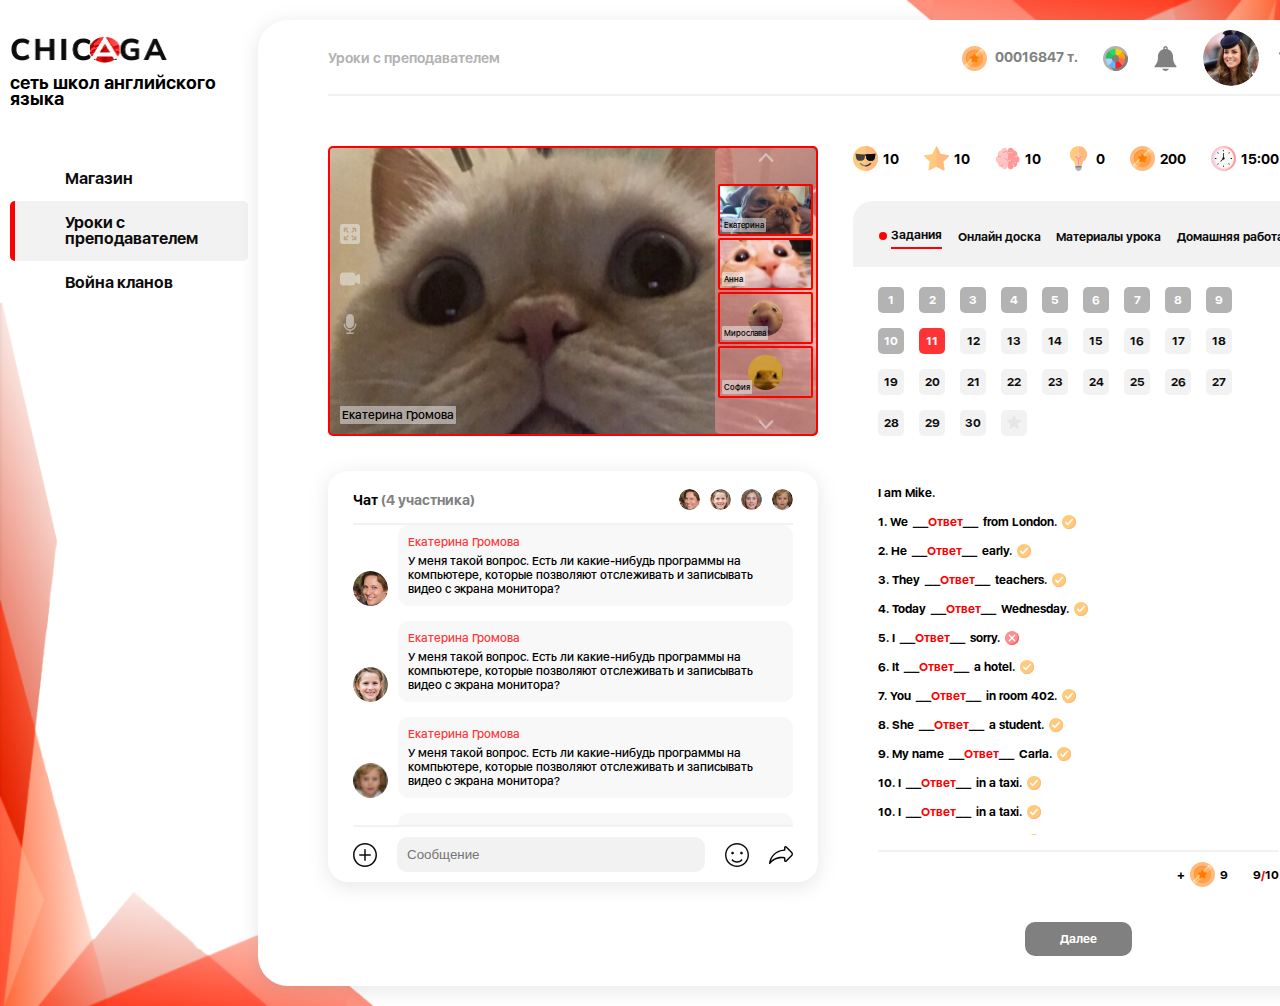
==== commit ecc9fd78: "Add files via upload" ====
--- a/index.html
+++ b/index.html
@@ -166,10 +166,10 @@
     
     	<symbol id="star" viewBox="0 0 25 25">
     		<g clip-path="url(#clip0)">
-    			<path
+    			<path class="path1"
     				d="M24.9641 9.63196C24.878 9.36673 24.6488 9.17352 24.3729 9.13348L16.6228 8.00721L13.1568 0.984423C13.0334 0.734375 12.7788 0.576172 12.5 0.576172C12.2213 0.576172 11.9666 0.734375 11.8432 0.984423L8.37703 8.00716L0.627093 9.13348C0.351264 9.17352 0.121967 9.36673 0.0358832 9.63187C-0.0502983 9.8971 0.0215766 10.1882 0.221186 10.3827L5.82899 15.8492L4.50536 23.5681C4.45824 23.8429 4.57123 24.1206 4.79676 24.2845C5.0223 24.4483 5.32123 24.47 5.5681 24.3402L12.5 20.6958L19.4316 24.3401C19.5388 24.3965 19.6558 24.4243 19.7724 24.4243C19.9243 24.4243 20.0754 24.3772 20.203 24.2845C20.4285 24.1206 20.5415 23.8428 20.4944 23.5681L19.1704 15.8492L24.7788 10.3827C24.9784 10.1881 25.0503 9.89705 24.9641 9.63196Z"
     				fill="#FFCA7B" />
-    			<path
+    			<path class="path2"
     				d="M24.9641 9.63197C24.878 9.36673 24.6488 9.17352 24.3729 9.13348L16.6228 8.00721L13.1568 0.984423C13.0334 0.734375 12.7788 0.576172 12.5 0.576172V20.6958L19.4317 24.3402C19.5389 24.3965 19.6558 24.4243 19.7724 24.4243C19.9243 24.4243 20.0755 24.3772 20.203 24.2845C20.4286 24.1206 20.5415 23.8429 20.4944 23.5681L19.1704 15.8492L24.7787 10.3827C24.9784 10.1881 25.0503 9.89705 24.9641 9.63197Z"
     				fill="#FFBB7E" />
     		</g>
@@ -180,6 +180,22 @@
     		</defs>
     	</symbol>
     
+    	<symbol id="inactive-star" viewBox="0 0 35 35">
+    		<g clip-path="url(#clip0)">
+    			<path
+    				d="M34.9498 13.4845C34.8292 13.1132 34.5083 12.8427 34.1221 12.7866L23.2719 11.2099L18.4195 1.37795C18.2468 1.02788 17.8904 0.806396 17.5 0.806396C17.1098 0.806396 16.7533 1.02788 16.5805 1.37795L11.7278 11.2098L0.87793 12.7866C0.491769 12.8427 0.170754 13.1132 0.0502365 13.4844C-0.0704176 13.8557 0.0302073 14.2632 0.30966 14.5355L8.16058 22.1887L6.3075 32.9951C6.24153 33.3798 6.39972 33.7685 6.71547 33.998C7.03122 34.2274 7.44972 34.2577 7.79534 34.076L17.5 28.9738L27.2043 34.076C27.3544 34.1548 27.5181 34.1937 27.6814 34.1937C27.894 34.1937 28.1056 34.1278 28.2842 33.998C28.5999 33.7685 28.7581 33.3797 28.6922 32.9951L26.8385 22.1887L34.6903 14.5355C34.9698 14.2631 35.0704 13.8556 34.9498 13.4845Z"
+    				fill="#808080" fill-opacity="0.5" />
+    			<path
+    				d="M34.9497 13.4845C34.8291 13.1132 34.5083 12.8427 34.122 12.7866L23.2719 11.2099L18.4195 1.37795C18.2468 1.02788 17.8903 0.806396 17.5 0.806396V28.9739L27.2043 34.076C27.3544 34.1549 27.5182 34.1938 27.6814 34.1938C27.894 34.1938 28.1057 34.1278 28.2842 33.9981C28.6 33.7686 28.7582 33.3798 28.6922 32.9951L26.8385 22.1887L34.6902 14.5355C34.9698 14.2631 35.0704 13.8556 34.9497 13.4845Z"
+    				fill="#A3A3A3" fill-opacity="0.5" />
+    		</g>
+    		<defs>
+    			<clipPath id="clip0">
+    				<rect width="35" height="35" fill="white" />
+    			</clipPath>
+    		</defs>
+    	</symbol>
+    
     	<symbol id="brains" viewBox="0 0 25 23">
     		<path
     			d="M0.730469 12.3982C0.730869 13.205 0.974494 13.9931 1.42955 14.6594C1.8846 15.3257 2.52995 15.8394 3.28137 16.1333C3.11403 16.6322 3.0797 17.1662 3.18175 17.6824C3.2838 18.1987 3.51871 18.6794 3.86329 19.0771C4.20787 19.4748 4.65021 19.7758 5.14665 19.9504C5.64309 20.1249 6.17647 20.167 6.69414 20.0725C6.90815 20.7674 7.36437 21.3624 7.97988 21.7495C8.59539 22.1366 9.32935 22.29 10.0484 22.1819C10.7674 22.0737 11.4238 21.7112 11.8982 21.1602C12.3726 20.6092 12.6336 19.9063 12.6337 19.1791V3.67004C12.6328 2.87709 12.3215 2.11602 11.7665 1.54963C11.2116 0.983246 10.457 0.656532 9.66424 0.639383C8.87147 0.622233 8.10348 0.916011 7.52455 1.45787C6.94561 1.99972 6.60172 2.74663 6.56644 3.53879C6.51941 3.53688 6.47348 3.53141 6.4259 3.53141C5.81567 3.53049 5.21521 3.68466 4.6809 3.97944C4.14659 4.27421 3.69595 4.69993 3.37129 5.21663C3.04662 5.73333 2.85859 6.32405 2.82482 6.93335C2.79106 7.54264 2.91269 8.15052 3.17828 8.69993C2.45219 9.00786 1.83284 9.5228 1.39753 10.1805C0.962223 10.8382 0.730219 11.6095 0.730469 12.3982Z"
@@ -269,15 +285,15 @@
     	</symbol>
     
     	<symbol id="plus" viewBox="0 0 24 24">
-    <path
-    	d="M12 24C5.38293 24 0 18.6171 0 12C0 5.38293 5.38293 0 12 0C18.6171 0 24 5.38293 24 12C24 18.6171 18.6171 24 12 24ZM12 1.5C6.21002 1.5 1.5 6.21002 1.5 12C1.5 17.79 6.21002 22.5 12 22.5C17.79 22.5 22.5 17.79 22.5 12C22.5 6.21002 17.79 1.5 12 1.5Z"
-    	fill="#0D0D0D" />
-    <path
-    	d="M17.25 12.75H6.75C6.336 12.75 6 12.414 6 12C6 11.586 6.336 11.25 6.75 11.25H17.25C17.664 11.25 18 11.586 18 12C18 12.414 17.664 12.75 17.25 12.75Z"
-    	fill="#0D0D0D" />
-    <path
-    	d="M12 18C11.586 18 11.25 17.664 11.25 17.25V6.75C11.25 6.336 11.586 6 12 6C12.414 6 12.75 6.336 12.75 6.75V17.25C12.75 17.664 12.414 18 12 18Z"
-    	fill="#0D0D0D" />
+    		<path
+    			d="M12 24C5.38293 24 0 18.6171 0 12C0 5.38293 5.38293 0 12 0C18.6171 0 24 5.38293 24 12C24 18.6171 18.6171 24 12 24ZM12 1.5C6.21002 1.5 1.5 6.21002 1.5 12C1.5 17.79 6.21002 22.5 12 22.5C17.79 22.5 22.5 17.79 22.5 12C22.5 6.21002 17.79 1.5 12 1.5Z"
+    			fill="#0D0D0D" />
+    		<path
+    			d="M17.25 12.75H6.75C6.336 12.75 6 12.414 6 12C6 11.586 6.336 11.25 6.75 11.25H17.25C17.664 11.25 18 11.586 18 12C18 12.414 17.664 12.75 17.25 12.75Z"
+    			fill="#0D0D0D" />
+    		<path
+    			d="M12 18C11.586 18 11.25 17.664 11.25 17.25V6.75C11.25 6.336 11.586 6 12 6C12.414 6 12.75 6.336 12.75 6.75V17.25C12.75 17.664 12.414 18 12 18Z"
+    			fill="#0D0D0D" />
     	</symbol>
     
     	<symbol id="smile2" viewBox="0 0 24 24">
@@ -299,6 +315,74 @@
     		<path
     			d="M13.9634 5.36955C13.8712 5.08606 13.6198 4.88536 13.3235 4.85855L9.28209 4.49165L7.68491 0.752327C7.56699 0.477603 7.29867 0.300293 7.00002 0.300293C6.70137 0.300293 6.43295 0.477603 6.31578 0.752327L4.7186 4.49165L0.676564 4.85855C0.380264 4.88589 0.129359 5.0866 0.0366455 5.36955C-0.0555345 5.65303 0.0295958 5.96396 0.25369 6.1605L3.30866 8.83927L2.4079 12.8065C2.342 13.0982 2.45522 13.3999 2.69726 13.5748C2.82736 13.6694 2.98021 13.7166 3.13359 13.7166C3.2654 13.7166 3.39732 13.6815 3.51513 13.611L7.00002 11.5273L10.4843 13.611C10.7399 13.7638 11.0613 13.7498 11.3028 13.5748C11.5448 13.3999 11.658 13.0982 11.5921 12.8065L10.6914 8.83927L13.7464 6.1605C13.9703 5.96396 14.0556 5.65367 13.9634 5.36955Z"
     			fill="#808080" fill-opacity="0.1" />
+    	</symbol>
+    
+    	<symbol id="wrong" viewBox="0 0 14 14">
+    		<g clip-path="url(#clip0)">
+    			<path
+    				d="M7.00002 14C10.866 14 14 10.866 14 7.00002C14 3.13401 10.866 0 7.00002 0C3.13401 0 0 3.13401 0 7.00002C0 10.866 3.13401 14 7.00002 14Z"
+    				fill="#FE8F8F" />
+    			<path
+    				d="M14 6.99949C14 10.8495 10.85 13.9995 7.00001 13.9995C4.76877 13.9995 2.80002 12.9933 1.53125 11.3745C2.7125 12.337 4.24376 12.9058 5.90624 12.9058C9.75626 12.9058 12.9063 9.75577 12.9063 5.90576C12.9063 4.24327 12.3375 2.71201 11.375 1.53076C12.9938 2.79947 14 4.76822 14 6.99949Z"
+    				fill="#FF0000" fill-opacity="0.4" />
+    			<path
+    				d="M10.1937 10.1932C9.93124 10.4557 9.49372 10.4557 9.23123 10.1932L6.99999 7.962L4.76875 10.1932C4.50626 10.4557 4.06873 10.4557 3.80624 10.1932C3.54375 9.93075 3.54375 9.49323 3.80624 9.23074L6.03748 6.9995L3.80624 4.76826C3.54375 4.50577 3.54375 4.06824 3.80624 3.80575C4.06873 3.54326 4.50626 3.54326 4.76875 3.80575L6.99999 6.03699L9.23123 3.80575C9.49372 3.54326 9.93124 3.54326 10.1937 3.80575C10.4562 4.06824 10.4562 4.50577 10.1937 4.76826L7.96249 6.9995L10.1937 9.23074C10.4562 9.49323 10.4562 9.93072 10.1937 10.1932Z"
+    				fill="white" />
+    		</g>
+    		<defs>
+    			<clipPath id="clip0">
+    				<rect width="14" height="14" fill="white" />
+    			</clipPath>
+    		</defs>
+    	</symbol>
+    
+    	<symbol id="right" viewBox="0 0 14 14">
+    		<g clip-path="url(#clip0)">
+    			<path
+    				d="M7.00001 14C10.866 14 14 10.866 14 7.00001C14 3.13401 10.866 0 7.00001 0C3.13401 0 0 3.13401 0 7.00001C0 10.866 3.13401 14 7.00001 14Z"
+    				fill="#FFCA7B" />
+    			<path
+    				d="M14 6.99998C14 10.85 10.85 14 7.00001 14C4.76877 14 2.80002 12.9937 1.53125 11.375C2.7125 12.3375 4.24376 12.9063 5.90624 12.9063C9.75626 12.9063 12.9063 9.75626 12.9063 5.90624C12.9063 4.24376 12.3375 2.7125 11.375 1.53125C12.9938 2.79996 14 4.76871 14 6.99998Z"
+    				fill="#FFBB7E" />
+    			<path
+    				d="M10.8081 4.9875L6.25814 9.97502C5.95187 10.325 5.42689 10.325 5.12063 9.97502L3.19562 7.83127C2.93313 7.525 2.93313 7.04377 3.23936 6.7375C3.54563 6.47501 4.02686 6.47501 4.33313 6.78124L5.68938 8.3125L9.67063 3.98125C9.97689 3.67499 10.4581 3.63125 10.7644 3.93751C11.0706 4.2 11.0706 4.72501 10.8081 4.9875Z"
+    				fill="white" />
+    		</g>
+    		<defs>
+    			<clipPath id="clip0">
+    				<rect width="14" height="14" fill="white" />
+    			</clipPath>
+    		</defs>
+    	</symbol>
+    
+    	<symbol id="close" viewBox="0 0 15 15">
+    		<path
+    			d="M8.87424 7.49996L14.7149 1.65908C15.0951 1.27915 15.0951 0.664869 14.7149 0.284944C14.335 -0.0949812 13.7207 -0.0949812 13.3408 0.284944L7.49992 6.12582L1.65922 0.284944C1.27911 -0.0949812 0.665003 -0.0949812 0.285078 0.284944C-0.0950258 0.664869 -0.0950258 1.27915 0.285078 1.65908L6.12579 7.49996L0.285078 13.3408C-0.0950258 13.7208 -0.0950258 14.3351 0.285078 14.715C0.474417 14.9045 0.723371 14.9997 0.972146 14.9997C1.22092 14.9997 1.4697 14.9045 1.65922 14.715L7.49992 8.8741L13.3408 14.715C13.5303 14.9045 13.7791 14.9997 14.0279 14.9997C14.2767 14.9997 14.5254 14.9045 14.7149 14.715C15.0951 14.3351 15.0951 13.7208 14.7149 13.3408L8.87424 7.49996Z"
+    			fill="#0D0D0D" />
+    	</symbol>
+    
+    	<symbol id="cart" viewBox="0 0 20 20">
+    		<path
+    			d="M19.698 9.31618C19.698 8.6321 19.1382 8.07227 18.4541 8.07227H1.54843C0.864345 8.07227 0.304688 8.6321 0.304688 9.31618C0.304688 9.89769 0.710491 10.3856 1.25191 10.52L2.96702 18.634C2.96702 19.3857 3.58192 20.0006 4.33363 20.0006H15.8927C16.6444 20.0006 17.2593 19.3857 17.2593 18.634L18.9931 10.4314C19.4081 10.2293 19.698 9.80665 19.698 9.31618ZM5.89179 17.0483C5.89179 17.2832 5.69956 17.4753 5.46465 17.4753H5.34694C5.11203 17.4753 4.91979 17.283 4.91979 17.0483V12.0498C4.91979 11.8148 5.11203 11.6228 5.34694 11.6228H5.46465C5.69956 11.6228 5.89179 11.8148 5.89179 12.0498V17.0483ZM9.01861 17.0483C9.01861 17.2832 8.82638 17.4753 8.59147 17.4753H8.47375C8.23884 17.4753 8.04661 17.283 8.04661 17.0483V12.0498C8.04661 11.8148 8.23867 11.6228 8.47375 11.6228H8.59147C8.82638 11.6228 9.01861 11.8148 9.01861 12.0498V17.0483ZM12.1453 17.0483C12.1453 17.2832 11.9532 17.4753 11.7181 17.4753H11.6006C11.3657 17.4753 11.1736 17.283 11.1736 17.0483V12.0498C11.1736 11.8148 11.3657 11.6228 11.6006 11.6228H11.7183C11.9532 11.6228 12.1454 11.8148 12.1454 12.0498L12.1453 17.0483ZM15.2721 17.0483C15.2721 17.2832 15.0798 17.4753 14.8451 17.4753H14.7274C14.4925 17.4753 14.3002 17.283 14.3002 17.0483V12.0498C14.3002 11.8148 14.4925 11.6228 14.7274 11.6228H14.8451C15.08 11.6228 15.2721 11.8148 15.2721 12.0498V17.0483Z"
+    			fill="#0D0D0D" />
+    		<path
+    			d="M4.52379 6.00065C4.911 3.30425 7.22398 1.22963 10.0276 1.22963C12.8312 1.22963 15.1444 3.30425 15.5316 6.00065C15.588 6.92137 16.7741 6.77406 16.7741 6.00065C16.3792 2.62275 13.5117 0 10.0276 0C6.54368 0 3.67604 2.62275 3.28125 6.00065C3.28125 6.95837 4.53893 6.9952 4.52379 6.00065Z"
+    			fill="#0D0D0D" />
+    	</symbol>
+    
+    	<symbol id="bin" viewBox="0 0 15 19">
+    		<path
+    			d="M14.4097 5.38086C14.8025 5.38086 15.0748 4.98375 14.9276 4.6196C14.4046 3.32667 13.1361 2.41211 11.6579 2.41211H10.9746C10.7197 1.06604 9.53954 0 8.09539 0H6.90789C5.46467 0 4.2837 1.06534 4.02872 2.41211H3.34539C1.86717 2.41211 0.598702 3.32667 0.0757196 4.6196C-0.0715675 4.98375 0.200778 5.38086 0.593581 5.38086H14.4097ZM6.90789 1.11328H8.09539C8.90808 1.11328 9.59795 1.66005 9.83018 2.41211H5.1731C5.40533 1.66005 6.09519 1.11328 6.90789 1.11328Z"
+    			fill="#808080" />
+    		<path
+    			d="M2.12386 17.4487C2.1858 18.3186 2.91748 19 3.78955 19H11.2159C12.088 19 12.8197 18.3186 12.8816 17.4487L13.6618 6.49414H1.34375L2.12386 17.4487ZM9.02494 9.47221C9.04031 9.16516 9.30211 8.92837 9.60867 8.94406C9.91572 8.95943 10.1522 9.22079 10.1368 9.52779L9.83994 15.4653C9.82506 15.7629 9.5791 15.9941 9.28445 15.9941C8.96394 15.9941 8.71222 15.7261 8.72803 15.4097L9.02494 9.47221ZM5.39684 8.94406C5.70347 8.92866 5.96524 9.1652 5.98057 9.47221L6.27744 15.4097C6.29325 15.7262 6.04135 15.9941 5.72102 15.9941C5.42637 15.9941 5.18041 15.7629 5.16553 15.4653L4.86866 9.52779C4.85333 9.22079 5.08979 8.95943 5.39684 8.94406Z"
+    			fill="#808080" />
+    	</symbol>
+    
+    	<symbol id="long-arrow" viewBox="0 0 34 12">
+    		<path
+    			d="M33.6509 5.39494L25.5175 0.699097C25.1835 0.506337 24.7566 0.620765 24.5638 0.954621C24.3709 1.28855 24.4854 1.71547 24.8193 1.9083L30.6987 5.30271H0.698152C0.312563 5.30271 0 5.61534 0 6.00086C0 6.38631 0.312563 6.69902 0.698152 6.69902H30.694L24.8193 10.0908C24.4854 10.2837 24.3709 10.7106 24.5638 11.0445C24.6931 11.2685 24.9277 11.3937 25.169 11.3937C25.2874 11.3937 25.4075 11.3634 25.5175 11.3L33.6509 6.60414C33.8669 6.47945 34 6.24892 34 5.99954C34 5.75016 33.8669 5.51963 33.6509 5.39494Z"
+    			fill="white" />
     	</symbol>
     </svg>    <div class="page">
 
@@ -398,25 +482,37 @@
         					</p>
         					<div class="messages__img">
         						<div class="messages__avatar-block">
-        							<img class="messages__avatar" src="assets/img/lessons/messages-avatars/messages-img1.png" alt="">
+        							<div class="messages__avatar-inner">
+        								<img class="messages__avatar" src="assets/img/lessons/messages-avatars/messages-img1.png"
+        									alt="">
+        							</div>
         						</div>
         
         						<div class="messages__avatar-block">
-        							<img class="messages__avatar" src="assets/img/lessons/messages-avatars/messages-img2.png" alt="">
+        							<div class="messages__avatar-inner">
+        								<img class="messages__avatar" src="assets/img/lessons/messages-avatars/messages-img2.png"
+        									alt="">
+        							</div>
         						</div>
         
         						<div class="messages__avatar-block">
-        							<img class="messages__avatar" src="assets/img/lessons/messages-avatars/messages-img3.png" alt="">
+        							<div class="messages__avatar-inner">
+        								<img class="messages__avatar" src="assets/img/lessons/messages-avatars/messages-img3.png"
+        									alt="">
+        							</div>
         						</div>
         
         						<div class="messages__avatar-block">
-        							<img class="messages__avatar" src="assets/img/lessons/messages-avatars/messages-img4.png" alt="">
+        							<div class="messages__avatar-inner">
+        								<img class="messages__avatar" src="assets/img/lessons/messages-avatars/messages-img4.png"
+        									alt="">
+        							</div>
         						</div>
         
         					</div> <!-- ./messages__img -->
         				</div> <!-- ./messages__header -->
         
-        				<div class="messages__content">
+        				<div class="messages__content active">
         					<div class="messages__item">
         						<div class="messages__author-img-block">
         							<img class="messages__author-img" src="assets/img/lessons/messages-avatars/messages-img1.png"
@@ -449,7 +545,7 @@
         
         					<div class="messages__item">
         						<div class="messages__author-img-block">
-        							<img class="messages__author-img" src="assets/img/lessons/messages-avatars/messages-img3.png"
+        							<img class="messages__author-img" src="assets/img/lessons/messages-avatars/messages-img4.png"
         								alt="">
         						</div>
         
@@ -463,19 +559,52 @@
         					</div>
         					<div class="messages__item">
         						<div class="messages__author-img-block">
-        							<img class="messages__author-img" src="assets/img/lessons/messages-avatars/messages-img4.png"
+        							<img class="messages__author-img" src="assets/img/lessons/messages-avatars/messages-img3.png"
         								alt="">
         						</div>
         
         						<div class="messages__message">
-        							<h4 class="message__author">Екатерина Громова</h4>
-        							<p class="message__text">У меня такой вопрос.
-        								Есть ли какие-нибудь программы на компьютере, которые позволяют отслеживать и записывать видео с
-        								экрана
-        								монитора?</p>
+        							<h4 class="message__author">Екатерина Громова приглашает вас в приватную
+        								комнату</h4>
+        							<p class="message__text">
+        								Ссылка: <a class="message__link" href="https://www.google.com"
+        									target="_blank">https://www.google.com</a>
+        							</p>
         						</div>
         					</div>
         				</div> <!-- ./messages__content -->
+        
+        				<div class="messages__private">
+        					<div class="messages__header">
+        						<div class="messages__number-of-members messages__number-of-members--private">
+        							Приватный чат
+        							<div class="messages__number-of-members-btns">
+        								<p>Покинуть чат</p>
+        								<p>Добавить участника</p>
+        							</div>
+        						</div>
+        						<div class="messages__img">
+        							<div class="messages__avatar-block">
+        								<img class="messages__avatar" src="assets/img/lessons/messages-avatars/messages-img1.png"
+        									alt="">
+        							</div>
+        
+        							<div class="messages__avatar-block">
+        								<img class="messages__avatar" src="assets/img/lessons/messages-avatars/messages-img2.png"
+        									alt="">
+        							</div>
+        						</div> <!-- ./messages__img -->
+        					</div> <!-- ./messages__header -->
+        
+        					<div class="messages__content active">
+        						<div class="messages__content-initial">
+        							<h4 class="initial__title">Вы пригласили Софию
+        								в приватный чат. </h4>
+        
+        							<p>Приватный чат позволяет общаться с одним из участников отдельно от остальной группы</p>
+        						</div>
+        					</div> <!-- ./messages__content -->
+        				</div>
         
         				<div class="messages__controls">
         					<svg class="messages__controls__svg">
@@ -553,8 +682,10 @@
         					<button class="task__menu__item">Материалы урока</button>
         					<button class="task__menu__item">Домашняя работа</button>
         				</div>
-        
-        				<div class="task__date">
+        			</div> <!-- ./task__content -->
+        
+        			<div class="task__inner">
+        				<div class="task__date active">
         					<button class="date__item passed">1</button>
         					<button class="date__item passed">2</button>
         					<button class="date__item passed">3</button>
@@ -591,34 +722,947 @@
         						</svg>
         					</button>
         				</div>
-        			</div> <!-- ./task__content -->
-        
-        			<div class="task__task">
-        				<h4 class="task__title">Задание 11. GRAMMAR BANK. a. Complete the gaps with am, is, are.</h4>
-        
-        				<p class="task__main-sentence">I am Mike.</p>
-        
-        				<div class="task__sentences">
-        					<p class="task__item">1. We <input class="task__item-input"></input> from London.</p>
-        					<p class="task__item">2. He <input class="task__item-input"></input> early.</p>
-        					<p class="task__item">3. They <input class="task__item-input"></input> teachers.</p>
-        					<p class="task__item">4. Today <input class="task__item-input"></input> Wednesday.</p>
-        					<p class="task__item">5. I <input class="task__item-input"></input> sorry.</p>
-        					<p class="task__item">6. It <input class="task__item-input"></input> a hotel.</p>
-        					<p class="task__item">7. You <input class="task__item-input"></input> in room 402.</p>
-        					<p class="task__item">8. She <input class="task__item-input"></input> a student</p>
-        					<p class="task__item">9. My <input class="task__item-input"></input> Carla.</p>
-        					<p class="task__item">10. I <input class="task__item-input"></input> in a taxi.</p>
-        					<p class="task__item">10. I <input class="task__item-input"></input> in a taxi.</p>
-        					<p class="task__item">10. I <input class="task__item-input"></input> in a taxi.</p>
-        					<p class="task__item">10. I <input class="task__item-input"></input> in a taxi.</p>
-        				</div>
-        
-        				<button class="task__check">Проверить</button>
+        
+        				<div class="task__task">
+        					<h4 class="task__title">Задание 11. GRAMMAR BANK. a. Complete the gaps with am, is, are.</h4>
+        
+        					<p class="task__main-sentence">I am Mike.</p>
+        
+        					<div class="task__sentences">
+        						<p class="task__item">1. We <input class="task__item-input"></input> from London.</p>
+        						<p class="task__item">2. He <input class="task__item-input"></input> early.</p>
+        						<p class="task__item">3. They <input class="task__item-input"></input> teachers.</p>
+        						<p class="task__item">4. Today <input class="task__item-input"></input> Wednesday.</p>
+        						<p class="task__item">5. I <input class="task__item-input"></input> sorry.</p>
+        						<p class="task__item">6. It <input class="task__item-input"></input> a hotel.</p>
+        						<p class="task__item">7. You <input class="task__item-input"></input> in room 402.</p>
+        						<p class="task__item">8. She <input class="task__item-input"></input> a student</p>
+        						<p class="task__item">9. My <input class="task__item-input"></input> Carla.</p>
+        						<p class="task__item">10. I <input class="task__item-input"></input> in a taxi.</p>
+        						<p class="task__item">10. I <input class="task__item-input"></input> in a taxi.</p>
+        						<p class="task__item">10. I <input class="task__item-input"></input> in a taxi.</p>
+        						<p class="task__item">10. I <input class="task__item-input"></input> in a taxi.</p>
+        					</div>
+        
+        					<button class="red-btn">Проверить</button>
+        				</div>
+        
+        				<div class="task__task task__task--answers1 active">
+        					<p class="task__main-sentence">I am Mike.</p>
+        
+        					<div class="task__sentences">
+        						<div class="task__item">
+        							<span>1. We </span>
+        							<p class="task__item-answer">Ответ</p> <span>from London.</span>
+        							<svg class="task__item-svg task__item-svg-right">
+        								<use xlink:href='#right'></use>
+        							</svg>
+        						</div>
+        
+        						<div class="task__item">
+        							<span>2. He</span>
+        							<p class="task__item-answer">Ответ</p> <span>early.</span>
+        							<svg class="task__item-svg task__item-svg-right">
+        								<use xlink:href='#right'></use>
+        							</svg>
+        						</div>
+        
+        						<div class="task__item">
+        							<span>3. They</span>
+        							<p class="task__item-answer">Ответ</p> <span>teachers.</span>
+        							<svg class="task__item-svg task__item-svg-right">
+        								<use xlink:href='#right'></use>
+        							</svg>
+        						</div>
+        
+        						<div class="task__item">
+        							<span>4. Today</span>
+        							<p class="task__item-answer">Ответ</p> <span>Wednesday.</span>
+        							<svg class="task__item-svg task__item-svg-right">
+        								<use xlink:href='#right'></use>
+        							</svg>
+        						</div>
+        
+        						<div class="task__item">
+        							<span>5. I</span>
+        							<p class="task__item-answer">Ответ</p> <span>sorry.</span>
+        							<svg class="task__item-svg task__item-svg-right">
+        								<use xlink:href='#wrong'></use>
+        							</svg>
+        						</div>
+        
+        						<div class="task__item">
+        							<span>6. It</span>
+        							<p class="task__item-answer">Ответ</p> <span>a hotel.</span>
+        							<svg class="task__item-svg task__item-svg-right">
+        								<use xlink:href='#right'></use>
+        							</svg>
+        						</div>
+        
+        						<div class="task__item">
+        							<span>7. You</span>
+        							<p class="task__item-answer">Ответ</p> <span>in room 402.</span>
+        							<svg class="task__item-svg task__item-svg-right">
+        								<use xlink:href='#right'></use>
+        							</svg>
+        						</div>
+        
+        						<div class="task__item">
+        							<span>8. She</span>
+        							<p class="task__item-answer">Ответ</p> <span>a student.</span>
+        							<svg class="task__item-svg task__item-svg-right">
+        								<use xlink:href='#right'></use>
+        							</svg>
+        						</div>
+        
+        						<div class="task__item">
+        							<span>9. My name</span>
+        							<p class="task__item-answer">Ответ</p> <span>Carla.</span>
+        							<svg class="task__item-svg task__item-svg-right">
+        								<use xlink:href='#right'></use>
+        							</svg>
+        						</div>
+        
+        						<div class="task__item">
+        							<span>10. I</span>
+        							<p class="task__item-answer">Ответ</p> <span>in a taxi.</span>
+        							<svg class="task__item-svg task__item-svg-right">
+        								<use xlink:href='#right'></use>
+        							</svg>
+        						</div>
+        
+        						<div class="task__item">
+        							<span>10. I</span>
+        							<p class="task__item-answer">Ответ</p> <span>in a taxi.</span>
+        							<svg class="task__item-svg task__item-svg-right">
+        								<use xlink:href='#right'></use>
+        							</svg>
+        						</div>
+        
+        						<div class="task__item">
+        							<span>10. I</span>
+        							<p class="task__item-answer">Ответ</p> <span>in a taxi.</span>
+        							<svg class="task__item-svg task__item-svg-right">
+        								<use xlink:href='#right'></use>
+        							</svg>
+        						</div>
+        					</div>
+        
+        					<div class="task__achievment">
+        						<div class="achievment-coins">
+        							<span>+</span>
+        							<svg class="achievment__svg">
+        								<use xlink:href='#coin'></use>
+        							</svg>
+        							<span>9</span>
+        						</div>
+        
+        						<span>9<span class="red-line">/</span>10</span>
+        					</div>
+        
+        					<button class="red-btn red-btn--continue">Далее</button>
+        				</div>
+        
+        				<div class="task__task task__task--teacher">
+        					<h4 class="task__title">Задание 17. Look at the Useful phrases. Read them.</h4>
+        
+        					<div class="task__words">
+        						<div class="task__words">
+        							<img src="assets/img/lessons/task-teacher.jpg" alt="">
+        						</div>
+        					</div>
+        
+        					<button class="red-btn">Проверить</button>
+        				</div>
+        
+        				<div class="task__task task__task--answer2">
+        					<h4 class="task__title">Задание 17. Look at the Useful phrases. Read them.</h4>
+        
+        					<div class="task__words">
+        						<img src="assets/img/lessons/task-teacher.jpg" alt="">
+        					</div>
+        
+        					<div class="task__achievment">
+        						<div class="achievment-coins">
+        							<span>+</span>
+        							<svg class="achievment__svg">
+        								<use xlink:href='#coin'></use>
+        							</svg>
+        							<span>10</span>
+        						</div>
+        					</div>
+        
+        					<button class="red-btn red-btn--continue">Далее</button>
+        				</div>
+        
+        				<div class="result">
+        					<h4 class="result__title">Результаты:</h4>
+        
+        					<div class="result__scores">
+        						<div class="result__item">
+        							<p class="result__number">1</p>
+        							<p class="result__score">10 баллов</p>
+        						</div>
+        						<div class="result__item">
+        							<p class="result__number">2</p>
+        							<p class="result__score">10 баллов</p>
+        						</div>
+        						<div class="result__item">
+        							<p class="result__number">3</p>
+        							<p class="result__score">10 баллов</p>
+        						</div>
+        						<div class="result__item">
+        							<p class="result__number">4</p>
+        							<p class="result__score">10 баллов</p>
+        						</div>
+        						<div class="result__item">
+        							<p class="result__number">5</p>
+        							<p class="result__score">10 баллов</p>
+        						</div>
+        						<div class="result__item">
+        							<p class="result__number">6</p>
+        							<p class="result__score">10 баллов</p>
+        						</div>
+        						<div class="result__item">
+        							<p class="result__number">7</p>
+        							<p class="result__score">10 баллов</p>
+        						</div>
+        						<div class="result__item">
+        							<p class="result__number">8</p>
+        							<p class="result__score">10 баллов</p>
+        						</div>
+        						<div class="result__item">
+        							<p class="result__number">9</p>
+        							<p class="result__score">10 баллов</p>
+        						</div>
+        						<div class="result__item">
+        							<p class="result__number">10</p>
+        							<p class="result__score">10 баллов</p>
+        						</div>
+        						<div class="result__item">
+        							<p class="result__number">11</p>
+        							<p class="result__score">10 баллов</p>
+        						</div>
+        						<div class="result__item">
+        							<p class="result__number">12</p>
+        							<p class="result__score">10 баллов</p>
+        						</div>
+        						<div class="result__item">
+        							<p class="result__number">13</p>
+        							<p class="result__score">10 баллов</p>
+        						</div>
+        						<div class="result__item">
+        							<p class="result__number">14</p>
+        							<p class="result__score">10 баллов</p>
+        						</div>
+        						<div class="result__item">
+        							<p class="result__number">15</p>
+        							<p class="result__score">10 баллов</p>
+        						</div>
+        						<div class="result__item">
+        							<p class="result__number">16</p>
+        							<p class="result__score">10 баллов</p>
+        						</div>
+        						<div class="result__item">
+        							<p class="result__number">17</p>
+        							<p class="result__score">10 баллов</p>
+        						</div>
+        						<div class="result__item">
+        							<p class="result__number">18</p>
+        							<p class="result__score">10 баллов</p>
+        						</div>
+        						<div class="result__item">
+        							<p class="result__number">19</p>
+        							<p class="result__score">10 баллов</p>
+        						</div>
+        						<div class="result__item">
+        							<p class="result__number">20</p>
+        							<p class="result__score">10 баллов</p>
+        						</div>
+        						<div class="result__item">
+        							<p class="result__number">21</p>
+        							<p class="result__score">10 баллов</p>
+        						</div>
+        						<div class="result__item">
+        							<p class="result__number">22</p>
+        							<p class="result__score">10 баллов</p>
+        						</div>
+        						<div class="result__item">
+        							<p class="result__number">23</p>
+        							<p class="result__score">10 баллов</p>
+        						</div>
+        						<div class="result__item">
+        							<p class="result__number">24</p>
+        							<p class="result__score">10 баллов</p>
+        						</div>
+        						<div class="result__item">
+        							<p class="result__number">25</p>
+        							<p class="result__score">10 баллов</p>
+        						</div>
+        						<div class="result__item">
+        							<p class="result__number">26</p>
+        							<p class="result__score">10 баллов</p>
+        						</div>
+        						<div class="result__item">
+        							<p class="result__number">27</p>
+        							<p class="result__score">10 баллов</p>
+        						</div>
+        						<div class="result__item">
+        							<p class="result__number">28</p>
+        							<p class="result__score">10 баллов</p>
+        						</div>
+        						<div class="result__item">
+        							<p class="result__number">29</p>
+        							<p class="result__score">10 баллов</p>
+        						</div>
+        						<div class="result__item">
+        							<p class="result__number">30</p>
+        							<p class="result__score">10 баллов</p>
+        						</div>
+        
+        						<div class="result__total-scores">Всего: 293 балла</div>
+        					</div>
+        
+        					<button class="red-btn active">Завершить</button>
+        				</div>
+        
+        			</div>
+        
+        			<div class="board">
+        				<div class="board__menu">
+        					<svg class="board__svg" viewBox="0 0 20 20">
+        						<path class="board__svg-elem"
+        							d="M19.8339 0.55116C19.7287 0.450487 19.576 0.402588 19.3822 0.402588C17.8237 0.402588 13.6076 3.49766 10.0647 7.11272C8.0438 9.17432 7.01284 10.6183 6.61133 11.66C6.91685 11.7623 7.22668 11.9061 7.54238 12.0939C7.7894 12.2409 8.02004 12.4143 8.22716 12.6089C8.22745 12.609 8.22754 12.609 8.22783 12.6091C8.63147 12.9881 8.93642 13.4348 9.13602 13.9144C10.1666 13.4549 11.5627 12.3951 13.5096 10.4091C17.4933 6.34473 20.7854 1.46153 19.8339 0.55116Z"
+        							fill="#808080" fill-opacity="0.6" />
+        						<path class="board__svg-elem"
+        							d="M7.10798 12.6246C6.5658 12.3019 6.05453 12.1137 5.55514 12.0539C5.43842 12.04 5.32236 12.033 5.20673 12.033C4.82501 12.033 4.44049 12.1096 4.06373 12.261C2.60475 12.8473 2.46229 14.2284 2.33657 15.447C2.1801 16.9638 2.00625 17.91 0.470308 18.2376C0.189066 18.2976 -0.00891987 18.5503 0.000309703 18.8378C0.00953927 19.1253 0.223287 19.3649 0.507841 19.4067C1.36737 19.5331 2.18341 19.5971 2.93337 19.5972C2.93356 19.5972 2.9337 19.5972 2.93389 19.5972C4.56956 19.5972 5.91822 19.2992 6.94232 18.7115C7.88208 18.1723 8.51106 17.4065 8.76125 16.497C8.89903 15.9961 8.90964 15.4799 8.80882 14.9847C8.61547 14.035 8.01205 13.1626 7.10798 12.6246Z"
+        							fill="#808080" fill-opacity="0.6" />
+        					</svg>
+        
+        					<svg class="board__svg" viewBox="0 0 20 20">
+        						<path class="board__svg-elem"
+        							d="M19.0909 17.2729H12.1947L3.63636 8.7146L0.266303 12.0847C0.0958788 12.2551 0 12.4864 0 12.7275C0 12.9685 0.0958788 13.1998 0.266303 13.3703L5.72085 18.8248C5.89133 18.9953 6.12249 19.0911 6.36364 19.0911H10C10.0002 19.0911 10.0004 19.0911 10.0005 19.0911H19.0909C19.593 19.0911 20 18.6841 20 18.182C20 17.68 19.593 17.2729 19.0909 17.2729Z"
+        							fill="#808080" fill-opacity="0.6" />
+        						<path class="board__svg-elem"
+        							d="M12.4609 1.17619C12.1059 0.821162 11.5302 0.821162 11.1752 1.17613L4.92188 7.4296L13.4803 15.988L19.7337 9.73457C20.0886 9.3796 20.0886 8.80396 19.7337 8.44893L12.4609 1.17619Z"
+        							fill="#808080" fill-opacity="0.6" />
+        					</svg>
+        
+        					<svg class="board__svg active" viewBox="0 0 20 20">
+        						<path class="board__svg-elem"
+        							d="M17.4993 16.6664H2.49935C2.03935 16.6664 1.66602 17.0397 1.66602 17.4997C1.66602 17.9597 2.03935 18.3331 2.49935 18.3331H17.4993C17.9594 18.3331 18.3327 17.9597 18.3327 17.4997C18.3327 17.0397 17.9594 16.6664 17.4993 16.6664Z"
+        							fill="#808080" fill-opacity="0.6" />
+        						<path class="board__svg-elem"
+        							d="M7.6507 15.8323C8.2782 15.8323 8.9057 15.5932 9.3832 15.1157L15.6724 8.82651C15.9982 8.50068 15.9982 7.97401 15.6724 7.64818L8.81154 0.787344C8.4857 0.46151 7.95904 0.46151 7.6332 0.787344L1.3432 7.07568C0.388203 8.03068 0.388203 9.58568 1.3432 10.5407L5.91737 15.1148C6.3957 15.5932 7.0232 15.8323 7.6507 15.8323ZM8.22237 2.55401L13.9049 8.23651L13.8082 8.33318H2.46987C2.48987 8.30818 2.49904 8.27734 2.52237 8.25401L8.22237 2.55401Z"
+        							fill="#808080" fill-opacity="0.6" />
+        						<path class="board__svg-elem"
+        							d="M14.166 13.6805C14.166 14.8672 15.101 15.833 16.2493 15.833C17.3977 15.833 18.3327 14.8672 18.3327 13.6805C18.3327 12.7238 17.1377 10.8363 16.771 10.2813C16.5402 9.92966 15.9585 9.92966 15.7277 10.2813C15.361 10.8363 14.166 12.7238 14.166 13.6805Z"
+        							fill="#808080" fill-opacity="0.6" />
+        					</svg>
+        
+        					<svg class="board__svg" viewBox="0 0 23 23" fill='none'>
+        						<line class="board__svg-elem--stroke" x1="3" y1="20.8787" x2="20.8787" y2="3" stroke="#808080"
+        							stroke-opacity="0.6" stroke-width="3" stroke-linecap="round" />
+        					</svg>
+        
+        					<svg class="board__svg" viewBox="0 0 20 20">
+        						<circle class="board__svg-elem--stroke" cx="10" cy="10" r="8.5" stroke="#808080" stroke-opacity="0.6"
+        							stroke-width="3" />
+        					</svg>
+        				</div>
+        
+        				<div class="board__content">
+        					<div class="board__item">
+        						<p>Размер</p>
+        						<input class="board__range" type="range" min='0' max="100" value="20" steps='1'>
+        						<span>20</span>
+        					</div>
+        
+        					<div class="board__item">
+        						<p>Прозрачность</p>
+        						<input class="board__range" type="range" min='0' max="100" value="100" steps='1'>
+        						<span>100</span>
+        					</div>
+        				</div>
         			</div>
         		</div> <!-- ./lessons__task -->
         	</div>
-        
+        </div>
+        
+        <div class="modal modal--fullscreen">
+        	<div class="modal__content modal--fullscreen__content">
+        		<div class="lessons__talk">
+        			<div class="talk__controls">
+        				<svg class="talk__svg">
+        					<use xlink:href='#subtract'></use>
+        				</svg>
+        
+        				<svg class="talk__svg">
+        					<use xlink:href='#camera'></use>
+        				</svg>
+        
+        				<svg class="talk__svg">
+        					<use xlink:href='#microphone'></use>
+        				</svg>
+        			</div>
+        
+        			<div class="talk__members">
+        
+        				<div class="members__item">
+        					<img class="member__img" src="assets/img/lessons/member2.jpg" alt="">
+        					<span class="member__name">Екатерина</span>
+        				</div>
+        
+        				<div class="members__item">
+        					<img class="member__img" src="assets/img/lessons/member3.jpg" alt="">
+        					<span class="member__name">Анна</span>
+        				</div>
+        
+        				<div class="members__item">
+        					<img class="member__img member__img--png" src="assets/img/lessons/member4.png" alt="">
+        					<span class="member__name">Мирослава</span>
+        				</div>
+        
+        				<div class="members__item">
+        					<img class="member__img member__img--png" src="assets/img/lessons/member5.png" alt="">
+        					<span class="member__name">София</span>
+        				</div>
+        
+        			</div>
+        
+        			<span class="member__name active">Екатерина Громова</span>
+        		</div> <!-- ./lessons__talk -->
+        
+        		<div class="lessons__messages  lessons__messages--fullscreen">
+        			<div class="messages__header">
+        				<p class="messages__number-of-members">Чат <span class="number-of-members__number">(4 участника)</span>
+        				</p>
+        				<div class="messages__img">
+        					<div class="messages__avatar-block">
+        						<img class="messages__avatar" src="assets/img/lessons/messages-avatars/messages-img1.png" alt="">
+        					</div>
+        
+        					<div class="messages__avatar-block">
+        						<img class="messages__avatar" src="assets/img/lessons/messages-avatars/messages-img2.png" alt="">
+        					</div>
+        
+        					<div class="messages__avatar-block">
+        						<img class="messages__avatar" src="assets/img/lessons/messages-avatars/messages-img3.png" alt="">
+        					</div>
+        
+        					<div class="messages__avatar-block">
+        						<img class="messages__avatar" src="assets/img/lessons/messages-avatars/messages-img4.png" alt="">
+        					</div>
+        
+        				</div> <!-- ./messages__img -->
+        			</div> <!-- ./messages__header -->
+        
+        			<div class="messages__content active">
+        				<div class="messages__item">
+        					<div class="messages__author-img-block">
+        						<img class="messages__author-img" src="assets/img/lessons/messages-avatars/messages-img1.png" alt="">
+        					</div>
+        
+        					<div class="messages__message">
+        						<h4 class="message__author">Екатерина Громова</h4>
+        						<p class="message__text">У меня такой вопрос.
+        							Есть ли какие-нибудь программы на компьютере, которые позволяют отслеживать и записывать видео с
+        							экрана
+        							монитора?</p>
+        					</div>
+        				</div>
+        
+        				<div class="messages__item">
+        					<div class="messages__author-img-block">
+        						<img class="messages__author-img" src="assets/img/lessons/messages-avatars/messages-img2.png" alt="">
+        					</div>
+        
+        					<div class="messages__message">
+        						<h4 class="message__author">Екатерина Громова</h4>
+        						<p class="message__text">У меня такой вопрос.
+        							Есть ли какие-нибудь программы на компьютере, которые позволяют отслеживать и записывать видео с
+        							экрана
+        							монитора?</p>
+        					</div>
+        				</div>
+        
+        				<div class="messages__item">
+        					<div class="messages__author-img-block">
+        						<img class="messages__author-img" src="assets/img/lessons/messages-avatars/messages-img3.png" alt="">
+        					</div>
+        
+        					<div class="messages__message">
+        						<h4 class="message__author">Екатерина Громова</h4>
+        						<p class="message__text">У меня такой вопрос.
+        							Есть ли какие-нибудь программы на компьютере, которые позволяют отслеживать и записывать видео с
+        							экрана
+        							монитора?</p>
+        					</div>
+        				</div>
+        				<div class="messages__item">
+        					<div class="messages__author-img-block">
+        						<img class="messages__author-img" src="assets/img/lessons/messages-avatars/messages-img4.png" alt="">
+        					</div>
+        
+        					<div class="messages__message">
+        						<h4 class="message__author">Екатерина Громова</h4>
+        						<p class="message__text">У меня такой вопрос.
+        							Есть ли какие-нибудь программы на компьютере, которые позволяют отслеживать и записывать видео с
+        							экрана
+        							монитора?</p>
+        					</div>
+        				</div>
+        			</div> <!-- ./messages__content -->
+        
+        
+        
+        			<div class="messages__controls">
+        				<svg class="messages__controls__svg">
+        					<use xlink:href='#plus'></use>
+        				</svg>
+        
+        				<input class="messages__controls__textarea" placeholder="Сообщение"></input>
+        
+        				<svg class="messages__controls__svg">
+        					<use xlink:href='#smile2'></use>
+        				</svg>
+        
+        				<svg class="messages__controls__svg">
+        					<use xlink:href='#forward'></use>
+        				</svg>
+        			</div>
+        		</div> <!-- ./lesson__messages -->
+        	</div>
+        </div>
+        
+        <div class="modal modal--final-result">
+        	<div class="modal__content modal--final-result__content">
+        		<svg class="modal__close">
+        			<use xlink:href='#close'></use>
+        		</svg>
+        		<h2 class="modal--final-result__title">Занятие завершено на оценку хорошо</h2>
+        
+        		<div class="star modal--final-result__stars">
+        			<svg class="modal--final-result__stars-item" viewBox="0 0 35 35">
+        				<g clip-path="url(#clip0)">
+        					<path class="star__path1"
+        						d="M34.9498 13.4845C34.8292 13.1132 34.5083 12.8427 34.1221 12.7866L23.2719 11.2099L18.4195 1.37795C18.2468 1.02788 17.8904 0.806396 17.5 0.806396C17.1098 0.806396 16.7533 1.02788 16.5805 1.37795L11.7278 11.2098L0.87793 12.7866C0.491769 12.8427 0.170754 13.1132 0.0502365 13.4844C-0.0704176 13.8557 0.0302073 14.2632 0.30966 14.5355L8.16058 22.1887L6.3075 32.9951C6.24153 33.3798 6.39972 33.7685 6.71547 33.998C7.03122 34.2274 7.44972 34.2577 7.79534 34.076L17.5 28.9738L27.2043 34.076C27.3544 34.1548 27.5181 34.1937 27.6814 34.1937C27.894 34.1937 28.1056 34.1278 28.2842 33.998C28.5999 33.7685 28.7581 33.3797 28.6922 32.9951L26.8385 22.1887L34.6903 14.5355C34.9698 14.2631 35.0704 13.8556 34.9498 13.4845Z"
+        						fill="#FFCA7B" />
+        					<path class="star__path2"
+        						d="M34.9497 13.4845C34.8291 13.1132 34.5083 12.8427 34.122 12.7866L23.2719 11.2099L18.4195 1.37795C18.2468 1.02788 17.8903 0.806396 17.5 0.806396V28.9739L27.2043 34.076C27.3544 34.1549 27.5182 34.1938 27.6814 34.1938C27.894 34.1938 28.1057 34.1278 28.2842 33.9981C28.6 33.7686 28.7582 33.3798 28.6922 32.9951L26.8385 22.1887L34.6902 14.5355C34.9698 14.2631 35.0704 13.8556 34.9497 13.4845Z"
+        						fill="#FFBB7E" />
+        				</g>
+        				<defs>
+        					<clipPath id="clip0">
+        						<rect width="35" height="35" fill="white" />
+        					</clipPath>
+        				</defs>
+        			</svg>
+        
+        			<svg class="modal--final-result__stars-item" viewBox="0 0 35 35">
+        				<g clip-path="url(#clip0)">
+        					<path class="star__path1"
+        						d="M34.9498 13.4845C34.8292 13.1132 34.5083 12.8427 34.1221 12.7866L23.2719 11.2099L18.4195 1.37795C18.2468 1.02788 17.8904 0.806396 17.5 0.806396C17.1098 0.806396 16.7533 1.02788 16.5805 1.37795L11.7278 11.2098L0.87793 12.7866C0.491769 12.8427 0.170754 13.1132 0.0502365 13.4844C-0.0704176 13.8557 0.0302073 14.2632 0.30966 14.5355L8.16058 22.1887L6.3075 32.9951C6.24153 33.3798 6.39972 33.7685 6.71547 33.998C7.03122 34.2274 7.44972 34.2577 7.79534 34.076L17.5 28.9738L27.2043 34.076C27.3544 34.1548 27.5181 34.1937 27.6814 34.1937C27.894 34.1937 28.1056 34.1278 28.2842 33.998C28.5999 33.7685 28.7581 33.3797 28.6922 32.9951L26.8385 22.1887L34.6903 14.5355C34.9698 14.2631 35.0704 13.8556 34.9498 13.4845Z"
+        						fill="#FFCA7B" />
+        					<path class="star__path2"
+        						d="M34.9497 13.4845C34.8291 13.1132 34.5083 12.8427 34.122 12.7866L23.2719 11.2099L18.4195 1.37795C18.2468 1.02788 17.8903 0.806396 17.5 0.806396V28.9739L27.2043 34.076C27.3544 34.1549 27.5182 34.1938 27.6814 34.1938C27.894 34.1938 28.1057 34.1278 28.2842 33.9981C28.6 33.7686 28.7582 33.3798 28.6922 32.9951L26.8385 22.1887L34.6902 14.5355C34.9698 14.2631 35.0704 13.8556 34.9497 13.4845Z"
+        						fill="#FFBB7E" />
+        				</g>
+        				<defs>
+        					<clipPath id="clip0">
+        						<rect width="35" height="35" fill="white" />
+        					</clipPath>
+        				</defs>
+        			</svg>
+        
+        			<svg class="modal--final-result__stars-item inactive" viewBox="0 0 35 35">
+        				<g clip-path="url(#clip0)">
+        					<path class="star__path1"
+        						d="M34.9498 13.4845C34.8292 13.1132 34.5083 12.8427 34.1221 12.7866L23.2719 11.2099L18.4195 1.37795C18.2468 1.02788 17.8904 0.806396 17.5 0.806396C17.1098 0.806396 16.7533 1.02788 16.5805 1.37795L11.7278 11.2098L0.87793 12.7866C0.491769 12.8427 0.170754 13.1132 0.0502365 13.4844C-0.0704176 13.8557 0.0302073 14.2632 0.30966 14.5355L8.16058 22.1887L6.3075 32.9951C6.24153 33.3798 6.39972 33.7685 6.71547 33.998C7.03122 34.2274 7.44972 34.2577 7.79534 34.076L17.5 28.9738L27.2043 34.076C27.3544 34.1548 27.5181 34.1937 27.6814 34.1937C27.894 34.1937 28.1056 34.1278 28.2842 33.998C28.5999 33.7685 28.7581 33.3797 28.6922 32.9951L26.8385 22.1887L34.6903 14.5355C34.9698 14.2631 35.0704 13.8556 34.9498 13.4845Z"
+        						fill="#FFCA7B" />
+        					<path class="star__path2"
+        						d="M34.9497 13.4845C34.8291 13.1132 34.5083 12.8427 34.122 12.7866L23.2719 11.2099L18.4195 1.37795C18.2468 1.02788 17.8903 0.806396 17.5 0.806396V28.9739L27.2043 34.076C27.3544 34.1549 27.5182 34.1938 27.6814 34.1938C27.894 34.1938 28.1057 34.1278 28.2842 33.9981C28.6 33.7686 28.7582 33.3798 28.6922 32.9951L26.8385 22.1887L34.6902 14.5355C34.9698 14.2631 35.0704 13.8556 34.9497 13.4845Z"
+        						fill="#FFBB7E" />
+        				</g>
+        				<defs>
+        					<clipPath id="clip0">
+        						<rect width="35" height="35" fill="white" />
+        					</clipPath>
+        				</defs>
+        			</svg>
+        		</div>
+        
+        		<div class="modal--final-result__content-left">
+        			<div class="modal--final-result__reached">
+        				<p class="modal--final-result__p">
+        					<svg class="modal--final-svg">
+        						<use xlink:href='#clock'></use>
+        					</svg>
+        					<span class="modal--final-result__comment">Урок пройден за 30:00</span>
+        				</p>
+        
+        				<p class="modal--final-result__p">
+        					<svg class="modal--final-svg">
+        						<use xlink:href='#coin'></use>
+        					</svg>
+        					<span class="modal--final-result__comment">Вы заработали 293 монет</span>
+        				</p>
+        			</div>
+        
+        			<div class="modal--final-result__item modal--final-result__progress">
+        				<div class="modal--final-result__inner-title">
+        					<h3 class="modal--final-result__title modal--final-result__title--modified">Прогресс</h3>
+        				</div>
+        
+        				<div class="modal--final-result__inner">
+        					<div class="modal--final-result__inner__item">
+        						<p class="modal--final-result__p">
+        							<svg class="modal--final-svg">
+        								<use xlink:href='#smile1'></use>
+        							</svg>
+        							<span><span class="modal--final-result__category">Уверенность:</span>8<span
+        									class="red-line">/</span>10</span>
+        						</p>
+        
+        						<p class="modal--final-result__p">
+        							<svg class="modal--final-svg">
+        								<use xlink:href='#brains'></use>
+        							</svg>
+        							<span><span class="modal--final-result__category">Мышление:</span>6<span
+        									class="red-line">/</span>10</span>
+        						</p>
+        					</div>
+        
+        					<div class="modal--final-result__inner__item">
+        						<p class="modal--final-result__p">
+        							<svg class="modal--final-svg">
+        								<use xlink:href='#star'></use>
+        							</svg>
+        							<span><span class="modal--final-result__category">Дисциплина:</span>8<span
+        									class="red-line">/</span>10</span>
+        						</p>
+        
+        						<p class="modal--final-result__p">
+        							<svg class="modal--final-svg">
+        								<use xlink:href='#bulb'></use>
+        							</svg>
+        							<span><span class="modal--final-result__category">Креативность:</span>5<span
+        									class="red-line">/</span>10</span>
+        						</p>
+        					</div>
+        
+        					<div class="modal--final-result__inner__item">
+        						<div class="diagram progress" data-percent="65">
+        							<div class="piece left"></div>
+        							<div class="piece right"></div>
+        							<div class="text">
+        								<span>65%</span>
+        							</div>
+        						</div>
+        					</div>
+        				</div> <!-- ./modal--final-result__inner -->
+        			</div> <!-- ./modal--final-result__progress -->
+        
+        			<div class="modal--final-result__evaluation">
+        				<div class="modal--final-result__inner-title">
+        					<h3 class="modal--final-result__title modal--final-result__title--modified">Оценка занятия</h3>
+        				</div>
+        
+        				<div class="modal--final-result__inner modal--final-result__inner--center">
+        					<div class="modal--final-result__evalution__item">
+        						<svg class="modal--final-svg2" viewBox="0 0 35 35">
+        							<g>
+        								<path
+        									d="M17.5 35C27.165 35 35 27.165 35 17.5C35 7.83502 27.165 0 17.5 0C7.83502 0 0 7.83502 0 17.5C0 27.165 7.83502 35 17.5 35Z"
+        									fill="#FFCA7B" />
+        								<path
+        									d="M13.8548 14.9479C13.2511 14.9479 12.7611 14.4579 12.7611 13.8542C12.7611 12.8494 11.9429 12.0312 10.9381 12.0312C9.93336 12.0312 9.11523 12.8494 9.11523 13.8542C9.11523 14.4579 8.62523 14.9479 8.02148 14.9479C7.41773 14.9479 6.92773 14.4579 6.92773 13.8542C6.92773 11.6419 8.72586 9.84375 10.9381 9.84375C13.1504 9.84375 14.9486 11.6419 14.9486 13.8542C14.9486 14.4579 14.4586 14.9479 13.8548 14.9479Z"
+        									fill="#0D0D0D" />
+        								<path
+        									d="M26.9798 14.9479C26.3761 14.9479 25.8861 14.4579 25.8861 13.8542C25.8861 12.8494 25.0679 12.0312 24.0631 12.0312C23.0584 12.0312 22.2402 12.8494 22.2402 13.8542C22.2402 14.4579 21.7502 14.9479 21.1465 14.9479C20.5427 14.9479 20.0527 14.4579 20.0527 13.8542C20.0527 11.6419 21.8509 9.84375 24.0631 9.84375C26.2754 9.84375 28.0736 11.6419 28.0736 13.8542C28.0736 14.4579 27.5836 14.9479 26.9798 14.9479Z"
+        									fill="#0D0D0D" />
+        								<path
+        									d="M29.8525 21.8308C29.5171 22.8954 29.0796 23.8725 28.5108 24.7913H6.49C5.92125 23.8725 5.48375 22.8954 5.14833 21.8308C5.04625 21.4954 5.10458 21.1454 5.32333 20.8683C5.5275 20.5767 5.84833 20.4163 6.19833 20.4163H28.8025C29.1525 20.4163 29.4733 20.5767 29.6775 20.8683C29.8962 21.1454 29.9546 21.4954 29.8525 21.8308Z"
+        									fill="white" />
+        								<path
+        									d="M28.5111 24.7913C26.2069 28.5683 22.0798 30.9454 17.5007 30.9454C12.9215 30.9454 8.7944 28.5683 6.49023 24.7913H28.5111Z"
+        									fill="#FF0000" fill-opacity="0.8" />
+        							</g>
+        						</svg>
+        
+        						<p>Слишком легко</p>
+        					</div>
+        
+        					<div class="modal--final-result__evalution__item active">
+        						<svg class="modal--final-svg2 active" viewBox="0 0 35 35">
+        							<path class="evalution__path"
+        								d="M17.5 35C27.165 35 35 27.165 35 17.5C35 7.83502 27.165 0 17.5 0C7.83502 0 0 7.83502 0 17.5C0 27.165 7.83502 35 17.5 35Z"
+        								fill="#FFCA7B" />
+        							<path
+        								d="M13.8548 14.9479C13.2511 14.9479 12.7611 14.4579 12.7611 13.8542C12.7611 12.8494 11.9429 12.0312 10.9381 12.0312C9.93336 12.0312 9.11523 12.8494 9.11523 13.8542C9.11523 14.4579 8.62523 14.9479 8.02148 14.9479C7.41773 14.9479 6.92773 14.4579 6.92773 13.8542C6.92773 11.6419 8.72586 9.84375 10.9381 9.84375C13.1504 9.84375 14.9486 11.6419 14.9486 13.8542C14.9486 14.4579 14.4586 14.9479 13.8548 14.9479Z"
+        								fill="#0D0D0D" />
+        							<path
+        								d="M26.9798 14.9479C26.3761 14.9479 25.8861 14.4579 25.8861 13.8542C25.8861 12.8494 25.0679 12.0312 24.0631 12.0312C23.0584 12.0312 22.2402 12.8494 22.2402 13.8542C22.2402 14.4579 21.7502 14.9479 21.1465 14.9479C20.5427 14.9479 20.0527 14.4579 20.0527 13.8542C20.0527 11.6419 21.8509 9.84375 24.0631 9.84375C26.2754 9.84375 28.0736 11.6419 28.0736 13.8542C28.0736 14.4579 27.5836 14.9479 26.9798 14.9479Z"
+        								fill="#0D0D0D" />
+        							<path
+        								d="M17.5003 29.2135C14.5792 29.2135 11.6582 28.1022 9.4357 25.8783C9.00841 25.451 9.00841 24.7583 9.4357 24.331C9.86299 23.9037 10.5557 23.9037 10.983 24.331C12.7242 26.0722 15.0386 27.0318 17.5017 27.0318C19.9649 27.0318 22.2778 26.0722 24.0205 24.331C24.4478 23.9037 25.1405 23.9037 25.5678 24.331C25.9951 24.7583 25.9951 25.451 25.5678 25.8783C23.3424 28.1022 20.4213 29.2135 17.5003 29.2135Z"
+        								fill="#0D0D0D" />
+        						</svg>
+        
+        						<p>Как раз</p>
+        					</div>
+        
+        					<div class="modal--final-result__evalution__item">
+        						<svg class="modal--final-svg2" viewBox="0 0 35 35">
+        							<g>
+        								<path class="evalution__path"
+        									d="M17.5 35C27.165 35 35 27.165 35 17.5C35 7.83502 27.165 0 17.5 0C7.83502 0 0 7.83502 0 17.5C0 27.165 7.83502 35 17.5 35Z"
+        									fill="#FFCA7B" />
+        								<path
+        									d="M10.2077 16.0421C11.8185 16.0421 13.1243 14.7362 13.1243 13.1254C13.1243 11.5146 11.8185 10.2087 10.2077 10.2087C8.59685 10.2087 7.29102 11.5146 7.29102 13.1254C7.29102 14.7362 8.59685 16.0421 10.2077 16.0421Z"
+        									fill="#0D0D0D" />
+        								<path
+        									d="M24.7917 16.0421C26.4025 16.0421 27.7083 14.7362 27.7083 13.1254C27.7083 11.5146 26.4025 10.2087 24.7917 10.2087C23.1808 10.2087 21.875 11.5146 21.875 13.1254C21.875 14.7362 23.1808 16.0421 24.7917 16.0421Z"
+        									fill="#0D0D0D" />
+        								<path
+        									d="M24.7915 28.4899C24.5115 28.4899 24.2315 28.3835 24.0185 28.1691C22.2773 26.4278 19.9629 25.4683 17.4998 25.4683C15.0367 25.4683 12.7223 26.4278 10.981 28.1691C10.5538 28.5964 9.86104 28.5964 9.43375 28.1691C9.00646 27.7418 9.00646 27.0491 9.43375 26.6218C11.5877 24.4664 14.4519 23.2808 17.4983 23.2808C20.5448 23.2808 23.409 24.4664 25.5629 26.6218C25.9902 27.0491 25.9902 27.7418 25.5629 28.1691C25.3515 28.382 25.0715 28.4899 24.7915 28.4899Z"
+        									fill="#0D0D0D" />
+        							</g>
+        						</svg>
+        
+        						<p>Слишком сложно</p>
+        					</div>
+        				</div>
+        			</div>
+        
+        			<div class="modal--final-result__item">
+        				<div class="modal--final-result__inner-title">
+        					<h3 class="modal--final-result__title modal--final-result__title--modified">Оценка преподователя
+        						(анонимная)</h3>
+        				</div>
+        
+        				<div class="modal--final-result-evalution2-inner">
+        					<div class="evalution2__item">
+        						<div>Подача информации:</div>
+        
+        						<div>
+        							<svg class="modal--final-result__stars-item--small" viewBox="0 0 35 35">
+        								<g clip-path="url(#clip0)">
+        									<path class="star__path1"
+        										d="M34.9498 13.4845C34.8292 13.1132 34.5083 12.8427 34.1221 12.7866L23.2719 11.2099L18.4195 1.37795C18.2468 1.02788 17.8904 0.806396 17.5 0.806396C17.1098 0.806396 16.7533 1.02788 16.5805 1.37795L11.7278 11.2098L0.87793 12.7866C0.491769 12.8427 0.170754 13.1132 0.0502365 13.4844C-0.0704176 13.8557 0.0302073 14.2632 0.30966 14.5355L8.16058 22.1887L6.3075 32.9951C6.24153 33.3798 6.39972 33.7685 6.71547 33.998C7.03122 34.2274 7.44972 34.2577 7.79534 34.076L17.5 28.9738L27.2043 34.076C27.3544 34.1548 27.5181 34.1937 27.6814 34.1937C27.894 34.1937 28.1056 34.1278 28.2842 33.998C28.5999 33.7685 28.7581 33.3797 28.6922 32.9951L26.8385 22.1887L34.6903 14.5355C34.9698 14.2631 35.0704 13.8556 34.9498 13.4845Z"
+        										fill="#FFCA7B" />
+        									<path class="star__path2"
+        										d="M34.9497 13.4845C34.8291 13.1132 34.5083 12.8427 34.122 12.7866L23.2719 11.2099L18.4195 1.37795C18.2468 1.02788 17.8903 0.806396 17.5 0.806396V28.9739L27.2043 34.076C27.3544 34.1549 27.5182 34.1938 27.6814 34.1938C27.894 34.1938 28.1057 34.1278 28.2842 33.9981C28.6 33.7686 28.7582 33.3798 28.6922 32.9951L26.8385 22.1887L34.6902 14.5355C34.9698 14.2631 35.0704 13.8556 34.9497 13.4845Z"
+        										fill="#FFBB7E" />
+        								</g>
+        								<defs>
+        									<clipPath id="clip0">
+        										<rect width="35" height="35" fill="white" />
+        									</clipPath>
+        								</defs>
+        							</svg>
+        
+        							<svg class="modal--final-result__stars-item--small" viewBox="0 0 35 35">
+        								<g clip-path="url(#clip0)">
+        									<path class="star__path1"
+        										d="M34.9498 13.4845C34.8292 13.1132 34.5083 12.8427 34.1221 12.7866L23.2719 11.2099L18.4195 1.37795C18.2468 1.02788 17.8904 0.806396 17.5 0.806396C17.1098 0.806396 16.7533 1.02788 16.5805 1.37795L11.7278 11.2098L0.87793 12.7866C0.491769 12.8427 0.170754 13.1132 0.0502365 13.4844C-0.0704176 13.8557 0.0302073 14.2632 0.30966 14.5355L8.16058 22.1887L6.3075 32.9951C6.24153 33.3798 6.39972 33.7685 6.71547 33.998C7.03122 34.2274 7.44972 34.2577 7.79534 34.076L17.5 28.9738L27.2043 34.076C27.3544 34.1548 27.5181 34.1937 27.6814 34.1937C27.894 34.1937 28.1056 34.1278 28.2842 33.998C28.5999 33.7685 28.7581 33.3797 28.6922 32.9951L26.8385 22.1887L34.6903 14.5355C34.9698 14.2631 35.0704 13.8556 34.9498 13.4845Z"
+        										fill="#FFCA7B" />
+        									<path class="star__path2"
+        										d="M34.9497 13.4845C34.8291 13.1132 34.5083 12.8427 34.122 12.7866L23.2719 11.2099L18.4195 1.37795C18.2468 1.02788 17.8903 0.806396 17.5 0.806396V28.9739L27.2043 34.076C27.3544 34.1549 27.5182 34.1938 27.6814 34.1938C27.894 34.1938 28.1057 34.1278 28.2842 33.9981C28.6 33.7686 28.7582 33.3798 28.6922 32.9951L26.8385 22.1887L34.6902 14.5355C34.9698 14.2631 35.0704 13.8556 34.9497 13.4845Z"
+        										fill="#FFBB7E" />
+        								</g>
+        								<defs>
+        									<clipPath id="clip0">
+        										<rect width="35" height="35" fill="white" />
+        									</clipPath>
+        								</defs>
+        							</svg>
+        
+        							<svg class="modal--final-result__stars-item--small inactive" viewBox="0 0 35 35">
+        								<g clip-path="url(#clip0)">
+        									<path class="star__path1"
+        										d="M34.9498 13.4845C34.8292 13.1132 34.5083 12.8427 34.1221 12.7866L23.2719 11.2099L18.4195 1.37795C18.2468 1.02788 17.8904 0.806396 17.5 0.806396C17.1098 0.806396 16.7533 1.02788 16.5805 1.37795L11.7278 11.2098L0.87793 12.7866C0.491769 12.8427 0.170754 13.1132 0.0502365 13.4844C-0.0704176 13.8557 0.0302073 14.2632 0.30966 14.5355L8.16058 22.1887L6.3075 32.9951C6.24153 33.3798 6.39972 33.7685 6.71547 33.998C7.03122 34.2274 7.44972 34.2577 7.79534 34.076L17.5 28.9738L27.2043 34.076C27.3544 34.1548 27.5181 34.1937 27.6814 34.1937C27.894 34.1937 28.1056 34.1278 28.2842 33.998C28.5999 33.7685 28.7581 33.3797 28.6922 32.9951L26.8385 22.1887L34.6903 14.5355C34.9698 14.2631 35.0704 13.8556 34.9498 13.4845Z"
+        										fill="#FFCA7B" />
+        									<path class="star__path2"
+        										d="M34.9497 13.4845C34.8291 13.1132 34.5083 12.8427 34.122 12.7866L23.2719 11.2099L18.4195 1.37795C18.2468 1.02788 17.8903 0.806396 17.5 0.806396V28.9739L27.2043 34.076C27.3544 34.1549 27.5182 34.1938 27.6814 34.1938C27.894 34.1938 28.1057 34.1278 28.2842 33.9981C28.6 33.7686 28.7582 33.3798 28.6922 32.9951L26.8385 22.1887L34.6902 14.5355C34.9698 14.2631 35.0704 13.8556 34.9497 13.4845Z"
+        										fill="#FFBB7E" />
+        								</g>
+        								<defs>
+        									<clipPath id="clip0">
+        										<rect width="35" height="35" fill="white" />
+        									</clipPath>
+        								</defs>
+        							</svg>
+        						</div>
+        					</div>
+        
+        					<div class="evalution2__item">
+        						<div>Управление группой:</div>
+        
+        						<div>
+        							<svg class="modal--final-result__stars-item--small" viewBox="0 0 35 35">
+        								<g clip-path="url(#clip0)">
+        									<path class="star__path1"
+        										d="M34.9498 13.4845C34.8292 13.1132 34.5083 12.8427 34.1221 12.7866L23.2719 11.2099L18.4195 1.37795C18.2468 1.02788 17.8904 0.806396 17.5 0.806396C17.1098 0.806396 16.7533 1.02788 16.5805 1.37795L11.7278 11.2098L0.87793 12.7866C0.491769 12.8427 0.170754 13.1132 0.0502365 13.4844C-0.0704176 13.8557 0.0302073 14.2632 0.30966 14.5355L8.16058 22.1887L6.3075 32.9951C6.24153 33.3798 6.39972 33.7685 6.71547 33.998C7.03122 34.2274 7.44972 34.2577 7.79534 34.076L17.5 28.9738L27.2043 34.076C27.3544 34.1548 27.5181 34.1937 27.6814 34.1937C27.894 34.1937 28.1056 34.1278 28.2842 33.998C28.5999 33.7685 28.7581 33.3797 28.6922 32.9951L26.8385 22.1887L34.6903 14.5355C34.9698 14.2631 35.0704 13.8556 34.9498 13.4845Z"
+        										fill="#FFCA7B" />
+        									<path class="star__path2"
+        										d="M34.9497 13.4845C34.8291 13.1132 34.5083 12.8427 34.122 12.7866L23.2719 11.2099L18.4195 1.37795C18.2468 1.02788 17.8903 0.806396 17.5 0.806396V28.9739L27.2043 34.076C27.3544 34.1549 27.5182 34.1938 27.6814 34.1938C27.894 34.1938 28.1057 34.1278 28.2842 33.9981C28.6 33.7686 28.7582 33.3798 28.6922 32.9951L26.8385 22.1887L34.6902 14.5355C34.9698 14.2631 35.0704 13.8556 34.9497 13.4845Z"
+        										fill="#FFBB7E" />
+        								</g>
+        								<defs>
+        									<clipPath id="clip0">
+        										<rect width="35" height="35" fill="white" />
+        									</clipPath>
+        								</defs>
+        							</svg>
+        
+        							<svg class="modal--final-result__stars-item--small" viewBox="0 0 35 35">
+        								<g clip-path="url(#clip0)">
+        									<path class="star__path1"
+        										d="M34.9498 13.4845C34.8292 13.1132 34.5083 12.8427 34.1221 12.7866L23.2719 11.2099L18.4195 1.37795C18.2468 1.02788 17.8904 0.806396 17.5 0.806396C17.1098 0.806396 16.7533 1.02788 16.5805 1.37795L11.7278 11.2098L0.87793 12.7866C0.491769 12.8427 0.170754 13.1132 0.0502365 13.4844C-0.0704176 13.8557 0.0302073 14.2632 0.30966 14.5355L8.16058 22.1887L6.3075 32.9951C6.24153 33.3798 6.39972 33.7685 6.71547 33.998C7.03122 34.2274 7.44972 34.2577 7.79534 34.076L17.5 28.9738L27.2043 34.076C27.3544 34.1548 27.5181 34.1937 27.6814 34.1937C27.894 34.1937 28.1056 34.1278 28.2842 33.998C28.5999 33.7685 28.7581 33.3797 28.6922 32.9951L26.8385 22.1887L34.6903 14.5355C34.9698 14.2631 35.0704 13.8556 34.9498 13.4845Z"
+        										fill="#FFCA7B" />
+        									<path class="star__path2"
+        										d="M34.9497 13.4845C34.8291 13.1132 34.5083 12.8427 34.122 12.7866L23.2719 11.2099L18.4195 1.37795C18.2468 1.02788 17.8903 0.806396 17.5 0.806396V28.9739L27.2043 34.076C27.3544 34.1549 27.5182 34.1938 27.6814 34.1938C27.894 34.1938 28.1057 34.1278 28.2842 33.9981C28.6 33.7686 28.7582 33.3798 28.6922 32.9951L26.8385 22.1887L34.6902 14.5355C34.9698 14.2631 35.0704 13.8556 34.9497 13.4845Z"
+        										fill="#FFBB7E" />
+        								</g>
+        								<defs>
+        									<clipPath id="clip0">
+        										<rect width="35" height="35" fill="white" />
+        									</clipPath>
+        								</defs>
+        							</svg>
+        
+        							<svg class="modal--final-result__stars-item--small inactive" viewBox="0 0 35 35">
+        								<g clip-path="url(#clip0)">
+        									<path class="star__path1"
+        										d="M34.9498 13.4845C34.8292 13.1132 34.5083 12.8427 34.1221 12.7866L23.2719 11.2099L18.4195 1.37795C18.2468 1.02788 17.8904 0.806396 17.5 0.806396C17.1098 0.806396 16.7533 1.02788 16.5805 1.37795L11.7278 11.2098L0.87793 12.7866C0.491769 12.8427 0.170754 13.1132 0.0502365 13.4844C-0.0704176 13.8557 0.0302073 14.2632 0.30966 14.5355L8.16058 22.1887L6.3075 32.9951C6.24153 33.3798 6.39972 33.7685 6.71547 33.998C7.03122 34.2274 7.44972 34.2577 7.79534 34.076L17.5 28.9738L27.2043 34.076C27.3544 34.1548 27.5181 34.1937 27.6814 34.1937C27.894 34.1937 28.1056 34.1278 28.2842 33.998C28.5999 33.7685 28.7581 33.3797 28.6922 32.9951L26.8385 22.1887L34.6903 14.5355C34.9698 14.2631 35.0704 13.8556 34.9498 13.4845Z"
+        										fill="#FFCA7B" />
+        									<path class="star__path2"
+        										d="M34.9497 13.4845C34.8291 13.1132 34.5083 12.8427 34.122 12.7866L23.2719 11.2099L18.4195 1.37795C18.2468 1.02788 17.8903 0.806396 17.5 0.806396V28.9739L27.2043 34.076C27.3544 34.1549 27.5182 34.1938 27.6814 34.1938C27.894 34.1938 28.1057 34.1278 28.2842 33.9981C28.6 33.7686 28.7582 33.3798 28.6922 32.9951L26.8385 22.1887L34.6902 14.5355C34.9698 14.2631 35.0704 13.8556 34.9497 13.4845Z"
+        										fill="#FFBB7E" />
+        								</g>
+        								<defs>
+        									<clipPath id="clip0">
+        										<rect width="35" height="35" fill="white" />
+        									</clipPath>
+        								</defs>
+        							</svg>
+        						</div>
+        					</div>
+        
+        					<div class="evalution2__item">
+        						<div>Эмоциональный настрой:</div>
+        
+        						<div>
+        							<svg class="modal--final-result__stars-item--small" viewBox="0 0 35 35">
+        								<g clip-path="url(#clip0)">
+        									<path class="star__path1"
+        										d="M34.9498 13.4845C34.8292 13.1132 34.5083 12.8427 34.1221 12.7866L23.2719 11.2099L18.4195 1.37795C18.2468 1.02788 17.8904 0.806396 17.5 0.806396C17.1098 0.806396 16.7533 1.02788 16.5805 1.37795L11.7278 11.2098L0.87793 12.7866C0.491769 12.8427 0.170754 13.1132 0.0502365 13.4844C-0.0704176 13.8557 0.0302073 14.2632 0.30966 14.5355L8.16058 22.1887L6.3075 32.9951C6.24153 33.3798 6.39972 33.7685 6.71547 33.998C7.03122 34.2274 7.44972 34.2577 7.79534 34.076L17.5 28.9738L27.2043 34.076C27.3544 34.1548 27.5181 34.1937 27.6814 34.1937C27.894 34.1937 28.1056 34.1278 28.2842 33.998C28.5999 33.7685 28.7581 33.3797 28.6922 32.9951L26.8385 22.1887L34.6903 14.5355C34.9698 14.2631 35.0704 13.8556 34.9498 13.4845Z"
+        										fill="#FFCA7B" />
+        									<path class="star__path2"
+        										d="M34.9497 13.4845C34.8291 13.1132 34.5083 12.8427 34.122 12.7866L23.2719 11.2099L18.4195 1.37795C18.2468 1.02788 17.8903 0.806396 17.5 0.806396V28.9739L27.2043 34.076C27.3544 34.1549 27.5182 34.1938 27.6814 34.1938C27.894 34.1938 28.1057 34.1278 28.2842 33.9981C28.6 33.7686 28.7582 33.3798 28.6922 32.9951L26.8385 22.1887L34.6902 14.5355C34.9698 14.2631 35.0704 13.8556 34.9497 13.4845Z"
+        										fill="#FFBB7E" />
+        								</g>
+        								<defs>
+        									<clipPath id="clip0">
+        										<rect width="35" height="35" fill="white" />
+        									</clipPath>
+        								</defs>
+        							</svg>
+        
+        							<svg class="modal--final-result__stars-item--small" viewBox="0 0 35 35">
+        								<g clip-path="url(#clip0)">
+        									<path class="star__path1"
+        										d="M34.9498 13.4845C34.8292 13.1132 34.5083 12.8427 34.1221 12.7866L23.2719 11.2099L18.4195 1.37795C18.2468 1.02788 17.8904 0.806396 17.5 0.806396C17.1098 0.806396 16.7533 1.02788 16.5805 1.37795L11.7278 11.2098L0.87793 12.7866C0.491769 12.8427 0.170754 13.1132 0.0502365 13.4844C-0.0704176 13.8557 0.0302073 14.2632 0.30966 14.5355L8.16058 22.1887L6.3075 32.9951C6.24153 33.3798 6.39972 33.7685 6.71547 33.998C7.03122 34.2274 7.44972 34.2577 7.79534 34.076L17.5 28.9738L27.2043 34.076C27.3544 34.1548 27.5181 34.1937 27.6814 34.1937C27.894 34.1937 28.1056 34.1278 28.2842 33.998C28.5999 33.7685 28.7581 33.3797 28.6922 32.9951L26.8385 22.1887L34.6903 14.5355C34.9698 14.2631 35.0704 13.8556 34.9498 13.4845Z"
+        										fill="#FFCA7B" />
+        									<path class="star__path2"
+        										d="M34.9497 13.4845C34.8291 13.1132 34.5083 12.8427 34.122 12.7866L23.2719 11.2099L18.4195 1.37795C18.2468 1.02788 17.8903 0.806396 17.5 0.806396V28.9739L27.2043 34.076C27.3544 34.1549 27.5182 34.1938 27.6814 34.1938C27.894 34.1938 28.1057 34.1278 28.2842 33.9981C28.6 33.7686 28.7582 33.3798 28.6922 32.9951L26.8385 22.1887L34.6902 14.5355C34.9698 14.2631 35.0704 13.8556 34.9497 13.4845Z"
+        										fill="#FFBB7E" />
+        								</g>
+        								<defs>
+        									<clipPath id="clip0">
+        										<rect width="35" height="35" fill="white" />
+        									</clipPath>
+        								</defs>
+        							</svg>
+        
+        							<svg class="modal--final-result__stars-item--small inactive" viewBox="0 0 35 35">
+        								<g clip-path="url(#clip0)">
+        									<path class="star__path1"
+        										d="M34.9498 13.4845C34.8292 13.1132 34.5083 12.8427 34.1221 12.7866L23.2719 11.2099L18.4195 1.37795C18.2468 1.02788 17.8904 0.806396 17.5 0.806396C17.1098 0.806396 16.7533 1.02788 16.5805 1.37795L11.7278 11.2098L0.87793 12.7866C0.491769 12.8427 0.170754 13.1132 0.0502365 13.4844C-0.0704176 13.8557 0.0302073 14.2632 0.30966 14.5355L8.16058 22.1887L6.3075 32.9951C6.24153 33.3798 6.39972 33.7685 6.71547 33.998C7.03122 34.2274 7.44972 34.2577 7.79534 34.076L17.5 28.9738L27.2043 34.076C27.3544 34.1548 27.5181 34.1937 27.6814 34.1937C27.894 34.1937 28.1056 34.1278 28.2842 33.998C28.5999 33.7685 28.7581 33.3797 28.6922 32.9951L26.8385 22.1887L34.6903 14.5355C34.9698 14.2631 35.0704 13.8556 34.9498 13.4845Z"
+        										fill="#FFCA7B" />
+        									<path class="star__path2"
+        										d="M34.9497 13.4845C34.8291 13.1132 34.5083 12.8427 34.122 12.7866L23.2719 11.2099L18.4195 1.37795C18.2468 1.02788 17.8903 0.806396 17.5 0.806396V28.9739L27.2043 34.076C27.3544 34.1549 27.5182 34.1938 27.6814 34.1938C27.894 34.1938 28.1057 34.1278 28.2842 33.9981C28.6 33.7686 28.7582 33.3798 28.6922 32.9951L26.8385 22.1887L34.6902 14.5355C34.9698 14.2631 35.0704 13.8556 34.9497 13.4845Z"
+        										fill="#FFBB7E" />
+        								</g>
+        								<defs>
+        									<clipPath id="clip0">
+        										<rect width="35" height="35" fill="white" />
+        									</clipPath>
+        								</defs>
+        							</svg>
+        						</div>
+        					</div>
+        
+        					<div class="evalution2__item">
+        						<div>Общий показатель:</div>
+        
+        						<div>
+        							<svg class="modal--final-result__stars-item--small" viewBox="0 0 35 35">
+        								<g clip-path="url(#clip0)">
+        									<path class="star__path1"
+        										d="M34.9498 13.4845C34.8292 13.1132 34.5083 12.8427 34.1221 12.7866L23.2719 11.2099L18.4195 1.37795C18.2468 1.02788 17.8904 0.806396 17.5 0.806396C17.1098 0.806396 16.7533 1.02788 16.5805 1.37795L11.7278 11.2098L0.87793 12.7866C0.491769 12.8427 0.170754 13.1132 0.0502365 13.4844C-0.0704176 13.8557 0.0302073 14.2632 0.30966 14.5355L8.16058 22.1887L6.3075 32.9951C6.24153 33.3798 6.39972 33.7685 6.71547 33.998C7.03122 34.2274 7.44972 34.2577 7.79534 34.076L17.5 28.9738L27.2043 34.076C27.3544 34.1548 27.5181 34.1937 27.6814 34.1937C27.894 34.1937 28.1056 34.1278 28.2842 33.998C28.5999 33.7685 28.7581 33.3797 28.6922 32.9951L26.8385 22.1887L34.6903 14.5355C34.9698 14.2631 35.0704 13.8556 34.9498 13.4845Z"
+        										fill="#FFCA7B" />
+        									<path class="star__path2"
+        										d="M34.9497 13.4845C34.8291 13.1132 34.5083 12.8427 34.122 12.7866L23.2719 11.2099L18.4195 1.37795C18.2468 1.02788 17.8903 0.806396 17.5 0.806396V28.9739L27.2043 34.076C27.3544 34.1549 27.5182 34.1938 27.6814 34.1938C27.894 34.1938 28.1057 34.1278 28.2842 33.9981C28.6 33.7686 28.7582 33.3798 28.6922 32.9951L26.8385 22.1887L34.6902 14.5355C34.9698 14.2631 35.0704 13.8556 34.9497 13.4845Z"
+        										fill="#FFBB7E" />
+        								</g>
+        								<defs>
+        									<clipPath id="clip0">
+        										<rect width="35" height="35" fill="white" />
+        									</clipPath>
+        								</defs>
+        							</svg>
+        
+        							<svg class="modal--final-result__stars-item--small" viewBox="0 0 35 35">
+        								<g clip-path="url(#clip0)">
+        									<path class="star__path1"
+        										d="M34.9498 13.4845C34.8292 13.1132 34.5083 12.8427 34.1221 12.7866L23.2719 11.2099L18.4195 1.37795C18.2468 1.02788 17.8904 0.806396 17.5 0.806396C17.1098 0.806396 16.7533 1.02788 16.5805 1.37795L11.7278 11.2098L0.87793 12.7866C0.491769 12.8427 0.170754 13.1132 0.0502365 13.4844C-0.0704176 13.8557 0.0302073 14.2632 0.30966 14.5355L8.16058 22.1887L6.3075 32.9951C6.24153 33.3798 6.39972 33.7685 6.71547 33.998C7.03122 34.2274 7.44972 34.2577 7.79534 34.076L17.5 28.9738L27.2043 34.076C27.3544 34.1548 27.5181 34.1937 27.6814 34.1937C27.894 34.1937 28.1056 34.1278 28.2842 33.998C28.5999 33.7685 28.7581 33.3797 28.6922 32.9951L26.8385 22.1887L34.6903 14.5355C34.9698 14.2631 35.0704 13.8556 34.9498 13.4845Z"
+        										fill="#FFCA7B" />
+        									<path class="star__path2"
+        										d="M34.9497 13.4845C34.8291 13.1132 34.5083 12.8427 34.122 12.7866L23.2719 11.2099L18.4195 1.37795C18.2468 1.02788 17.8903 0.806396 17.5 0.806396V28.9739L27.2043 34.076C27.3544 34.1549 27.5182 34.1938 27.6814 34.1938C27.894 34.1938 28.1057 34.1278 28.2842 33.9981C28.6 33.7686 28.7582 33.3798 28.6922 32.9951L26.8385 22.1887L34.6902 14.5355C34.9698 14.2631 35.0704 13.8556 34.9497 13.4845Z"
+        										fill="#FFBB7E" />
+        								</g>
+        								<defs>
+        									<clipPath id="clip0">
+        										<rect width="35" height="35" fill="white" />
+        									</clipPath>
+        								</defs>
+        							</svg>
+        
+        							<svg class="modal--final-result__stars-item--small inactive" viewBox="0 0 35 35">
+        								<g clip-path="url(#clip0)">
+        									<path class="star__path1"
+        										d="M34.9498 13.4845C34.8292 13.1132 34.5083 12.8427 34.1221 12.7866L23.2719 11.2099L18.4195 1.37795C18.2468 1.02788 17.8904 0.806396 17.5 0.806396C17.1098 0.806396 16.7533 1.02788 16.5805 1.37795L11.7278 11.2098L0.87793 12.7866C0.491769 12.8427 0.170754 13.1132 0.0502365 13.4844C-0.0704176 13.8557 0.0302073 14.2632 0.30966 14.5355L8.16058 22.1887L6.3075 32.9951C6.24153 33.3798 6.39972 33.7685 6.71547 33.998C7.03122 34.2274 7.44972 34.2577 7.79534 34.076L17.5 28.9738L27.2043 34.076C27.3544 34.1548 27.5181 34.1937 27.6814 34.1937C27.894 34.1937 28.1056 34.1278 28.2842 33.998C28.5999 33.7685 28.7581 33.3797 28.6922 32.9951L26.8385 22.1887L34.6903 14.5355C34.9698 14.2631 35.0704 13.8556 34.9498 13.4845Z"
+        										fill="#FFCA7B" />
+        									<path class="star__path2"
+        										d="M34.9497 13.4845C34.8291 13.1132 34.5083 12.8427 34.122 12.7866L23.2719 11.2099L18.4195 1.37795C18.2468 1.02788 17.8903 0.806396 17.5 0.806396V28.9739L27.2043 34.076C27.3544 34.1549 27.5182 34.1938 27.6814 34.1938C27.894 34.1938 28.1057 34.1278 28.2842 33.9981C28.6 33.7686 28.7582 33.3798 28.6922 32.9951L26.8385 22.1887L34.6902 14.5355C34.9698 14.2631 35.0704 13.8556 34.9497 13.4845Z"
+        										fill="#FFBB7E" />
+        								</g>
+        								<defs>
+        									<clipPath id="clip0">
+        										<rect width="35" height="35" fill="white" />
+        									</clipPath>
+        								</defs>
+        							</svg>
+        						</div>
+        					</div>
+        				</div>
+        
+        				<button class="red-btn active">Закончить</button>
+        			</div>
+        		</div> <!-- ./modal--final-result__content-left -->
+        	</div> <!-- ./modal--final-result__content -->
         </div>
 
     </div>
--- a/assets/css/style.min.css
+++ b/assets/css/style.min.css
@@ -1 +1 @@
-@font-face{font-family:sf-ui;src:url(../fonts/sf-ui-display-medium.woff) format("woff");font-weight:500;font-style:normal}@font-face{font-family:sf-ui;src:url(../fonts/sf-ui-display-semibold.woff) format("woff");font-weight:600;font-style:normal}@font-face{font-family:sf-ui;src:url(../fonts/sf-ui-display-bold.woff) format("woff");font-weight:700;font-style:normal}@font-face{font-family:sf-ui;src:url(../fonts/sf-ui-display-black.woff) format("woff");font-weight:900;font-style:normal}*{margin:0;padding:0;box-sizing:border-box}body,html{height:100%}input:focus,textarea:focus{outline:0}a{text-decoration:none}button{border:0;background:none;cursor:pointer}img{max-width:100%;height:auto}body{overflow-x:hidden}a,body,button{font-family:sf-ui;font-weight:700}a,button{color:#0d0d0d}.page{background:url(../img/red-bg.jpg) no-repeat;background-size:100% 100%;min-height:100vh;width:100%;display:flex;padding:20px 20px 20px 10px}.content{flex-grow:1;background:#fff;box-shadow:0 4px 20px hsla(0,0%,50%,.2);border-radius:30px;padding:10px 70px 30px}.menu{margin:10px 10px 0 0;flex-basis:37%}.logo{max-width:157px}.menu__title{font-size:18px;line-height:16px}.menu__nav{margin-top:50px}.nav__link{position:relative;overflow:hidden;display:block;padding:14px 50px 14px 55px;font-size:16px}.nav__link.active{background:hsla(0,0%,50%,.1);border-radius:5px}.nav__link.active:after{content:"";position:absolute;width:5px;height:100%;top:0;left:0;background:red}.header{display:flex;justify-content:space-between;align-items:center;position:relative}.header:after{content:"";width:100%;height:2.5px;position:absolute;bottom:-10px;background:hsla(0,0%,50%,.1)}.coin__text,.header__title{color:gray;font-size:14px}.coin__text{margin-left:5px}.header__controls{display:flex;align-items:center}.header__svg{width:25px;height:25px;vertical-align:middle}.header__svg--clickable{cursor:pointer}.header__arrow-down{fill:gray}.header__avatar{width:56px;height:56px;border-radius:50%;overflow:hidden}.avatar__img{width:100%;height:100%}.controls__item{margin-right:25px}.controls__item:last-child{margin:0 0 0 20px}.lessons__content{margin-top:60px}.lessons__content,.lessons__talk{display:flex;justify-content:space-between}.lessons__talk{align-items:center;background:url(../img/lessons/member1.jpg) no-repeat;background-size:cover;position:relative;overflow:hidden;padding:0 0 0 10px;max-width:100%;height:290px;border-radius:5px;border:2px solid red}.talk__controls{position:relative;z-index:2}.talk__svg{display:block;width:20px;height:20px;margin-bottom:25px;cursor:pointer}.talk__members{background:hsla(0,100%,80%,.5);border-radius:5px;padding:10px 3px;position:relative;height:100%;display:flex;flex-direction:column;justify-content:center}.talk__members:after,.talk__members:before{content:"";position:absolute;z-index:10;fill:gray;width:15px;height:9px;cursor:pointer;left:50%;margin-right:-50%;transform:translateX(-50%)}.talk__members:before{background:url(../img/lessons/arrow-up.svg);top:10px}.talk__members:after{background:url(../img/lessons/arrow-down.svg);bottom:10px}.members__item{width:95px;height:52px;display:flex;justify-content:center;align-items:center;position:relative;overflow:hidden;border:2px solid red;border-radius:2px;margin-bottom:2px}.members__item:last-child{margin-bottom:0}.member__name{font-family:sf-ui;font-weight:500;font-size:8px;position:absolute;bottom:2px;left:2px;z-index:3;padding:2px;background:hsla(0,0%,95%,.5);border-radius:1px}.member__name.active{bottom:10px;left:10px;font-size:12px}.lessons__chat{flex-basis:47%}.lessons__messages{font-family:sf-ui;font-weight:500;background:#fff;box-shadow:0 4px 20px hsla(0,0%,50%,.2);border-radius:20px;margin-top:35px;padding:18px 25px 10px;font-size:12px;max-width:100%}.messages__number-of-members{font-family:sf-ui;font-weight:700;font-size:14px}.number-of-members__number{color:gray}.messages__header{justify-content:space-between;border-bottom:2px solid hsla(0,0%,50%,.1);padding-bottom:13px}.messages__header,.messages__img{display:flex;align-items:center}.messages__avatar-block{width:21px;height:21px;border-radius:50%;overflow:hidden;margin-right:10px;cursor:pointer}.messages__avatar-block:last-child{margin-right:0}.messages__content{height:300px;width:440px;overflow-y:auto}.messages__content::-webkit-scrollbar{width:0}.messages__item{display:flex;align-items:flex-end;margin-bottom:15px}.messages__author-img-block{max-width:35px;max-height:35px;border-radius:50%;overflow:hidden;margin-right:10px;flex-basis:20%}.messages__author-img{width:100%;height:100%}.messages__message{flex-grow:1;background:#f8f8f8;border-radius:10px;padding:10px}.message__author,.message__text{font-family:sf-ui;font-weight:500;font-size:12px}.message__author{color:rgba(255,0,0,.8);margin-bottom:5px}.messages__controls{display:flex;justify-content:space-between;align-items:center;border-top:2px solid hsla(0,0%,50%,.1);padding-top:10px}.messages__controls__svg{width:24px;height:24px;cursor:pointer}.messages__controls__textarea{padding:10px 0 10px 10px;background:hsla(0,0%,50%,.1);border-radius:10px;border:0;flex-basis:70%}.lessons__task{flex-basis:50%;margin-left:35px}.task__header{display:flex;justify-content:space-between;align-items:center}.task__header__item{display:flex}.task__header__inner{display:flex;align-items:center;margin-right:25px;font-size:14px}.task__header__inner:after{margin-right:0}.task__header__svg{width:25px;height:25px;margin-right:5px}.task__content{border-radius:20px;overflow:hidden;margin-top:30px}.task__menu{display:flex;justify-content:space-between;padding:25px 20px 20px 38px;background:hsla(0,0%,50%,.1)}.task__menu__item{position:relative;font-size:12px}.task__menu__item.active{border-bottom:2px solid red;padding-bottom:5px}.task__menu__item.active:before{content:"";position:absolute;background:red;width:8px;height:8px;border-radius:50%;top:43%;transform:translateY(-50%);left:-15px}.task__date{display:flex;flex-wrap:wrap;padding:0 25px;margin:20px 0 35px}.date__item{width:26px;height:26px;background:hsla(0,0%,50%,.1);border-radius:5px;margin:0 15px 15px 0;font-size:12px}.date__item.passed{background:hsla(0,0%,50%,.6);color:#fff}.date__item.active{background:rgba(255,0,0,.8);color:#fff}.date__item-svg{width:14px;height:14px}.task__task{padding:0 25px;font-size:12px}.task__main-sentence{margin:15px 0}.task__sentences{overflow-y:auto;max-height:320px}.task__sentences::-webkit-scrollbar{width:10px}.task__sentences::-webkit-scrollbar-thumb{background:hsla(0,0%,50%,.1);border-radius:50px}.task__item-input{font-family:sf-ui;font-weight:700;border:0;border-bottom:1px solid #0d0d0d;width:80px;margin-bottom:15px}.task__check{color:#fff;font-size:12px;display:block;background:rgba(255,0,0,.4);border-radius:10px;padding:10px 35px;margin:35px auto 0;pointer-events:none;-webkit-user-select:none;-moz-user-select:none;-ms-user-select:none;user-select:none}.task__check.active{pointer-events:auto;background:red}+@charset "UTF-8";@font-face{font-family:sf-ui;src:url(../fonts/sf-ui-display-medium.woff) format("woff");font-weight:500;font-style:normal}@font-face{font-family:sf-ui;src:url(../fonts/sf-ui-display-semibold.woff) format("woff");font-weight:600;font-style:normal}@font-face{font-family:sf-ui;src:url(../fonts/sf-ui-display-bold.woff) format("woff");font-weight:700;font-style:normal}@font-face{font-family:sf-ui;src:url(../fonts/sf-ui-display-black.woff) format("woff");font-weight:900;font-style:normal}*,:after,:before{margin:0;padding:0;box-sizing:border-box}body,html{height:100%}input:focus,textarea:focus{outline:0}a{text-decoration:none}button{border:0;background:none;cursor:pointer;box-sizing:border-box}img{max-width:100%;height:auto}body{overflow-x:hidden}a,body,button{font-family:sf-ui;font-weight:700}a,button{color:#0d0d0d}.page{background:url(../img/red-bg.jpg) no-repeat;background-size:100% 100%;min-height:100vh;width:100%;display:flex;padding:20px 20px 20px 10px}.content{flex-grow:1;background:#fff;box-shadow:0 4px 20px hsla(0,0%,50%,.2);border-radius:30px;padding:10px 70px 30px}.menu{margin:10px 10px 0 0;flex-basis:37%}.menu--shop{flex-basis:25%}.logo{max-width:157px}.menu__title{font-size:18px;line-height:16px}.menu__nav{margin-top:50px}.nav__link{position:relative;overflow:hidden;display:block;padding:14px 50px 14px 55px;font-size:16px}.nav__link.active{background:hsla(0,0%,50%,.1);border-radius:5px}.nav__link.active:after{content:"";position:absolute;width:5px;height:100%;top:0;left:0;background:red}.link__inner{margin:25px 0 40px 85px;position:relative}.link__inner:before{content:"";position:absolute;left:-20px;top:50%;transform:translateY(-50%);width:1.5px;height:90%;background:rgba(255,0,0,.4)}.link__content{margin-bottom:15px;position:relative;color:gray;font-size:14px}.link__content:last-child{margin-bottom:0}.link__content:before{content:"";position:absolute;background:red;width:8px;height:8px;border-radius:50%;top:50%;transform:translateY(-50%);left:-23px}.link__content.active{color:#0d0d0d}.link__content span{cursor:pointer}.header{display:flex;justify-content:space-between;align-items:center;position:relative}.header:after{content:"";width:100%;height:2.5px;position:absolute;bottom:-10px;background:hsla(0,0%,50%,.1)}.header__title{color:hsla(0,0%,50%,.6);font-size:14px}.title-span{color:gray}.coin__text{color:gray;font-size:14px;margin-left:5px}.header__controls{display:flex;align-items:center}.header__svg{width:25px;height:25px;vertical-align:middle}.header__svg--clickable{cursor:pointer}.header__arrow-down{fill:gray}.header__avatar{width:56px;height:56px;border-radius:50%;overflow:hidden}.avatar__img{width:100%;height:100%}.controls__item{margin-right:25px}.controls__item:last-child{margin:0 0 0 20px}.lessons__content{margin-top:60px}.lessons__content,.lessons__talk{display:flex;justify-content:space-between}.lessons__talk{align-items:center;background:url(../img/lessons/member1.jpg) 50%/cover no-repeat;position:relative;overflow:hidden;padding:0 0 0 10px;max-width:100%;height:290px;border-radius:5px;border:2px solid red}.talk__controls{position:relative;z-index:2}.talk__svg{display:block;width:20px;height:20px;margin-bottom:25px;cursor:pointer}.talk__members{background:hsla(0,100%,80%,.5);border-radius:5px;padding:30px 3px;position:relative;height:100%;display:flex;flex-direction:column;justify-content:center}.talk__members:after,.talk__members:before{content:"";position:absolute;z-index:10;fill:gray;width:15px;height:9px;cursor:pointer;left:50%;margin-right:-50%;transform:translateX(-50%)}.talk__members:before{background:url(../img/lessons/arrow-up.svg) no-repeat;background-size:100% 100%;top:5px}.talk__members:after{background:url(../img/lessons/arrow-down.svg) no-repeat;background-size:100% 100%;bottom:5px}.members__item{width:95px;height:52px;display:flex;justify-content:center;align-items:center;position:relative;overflow:hidden;border:2px solid red;border-radius:2px;margin-bottom:2px}.members__item:last-child{margin-bottom:0}.member__name{font-family:sf-ui;font-weight:500;font-size:8px;position:absolute;bottom:2px;left:2px;z-index:3;padding:2px;background:hsla(0,0%,95%,.5);border-radius:1px}.member__name.active{bottom:10px;left:10px;font-size:12px}.lessons__chat{flex-basis:47%}.lessons__messages{font-family:sf-ui;font-weight:500;background:#fff;box-shadow:0 4px 20px hsla(0,0%,50%,.2);border-radius:20px;margin-top:35px;padding:18px 25px 10px;font-size:12px;max-width:100%}.lessons__messages--fullscreen{height:100%;margin-top:0;border-radius:0;box-shadow:none;padding:0 0 0 25px;display:flex;flex-direction:column}.messages__number-of-members{font-family:sf-ui;font-weight:700;font-size:14px}.messages__number-of-members--private{cursor:pointer;position:relative}.messages__number-of-members-btns{content:"Позвать в приватную комнату";position:absolute;bottom:-50px;left:0;z-index:10;background:#f8f8f8;border:1.5px solid red;color:#000;border-radius:5px;width:155px;font-family:sf-ui;font-weight:500;font-size:12px;display:none}.messages__number-of-members-btns p{padding:5px}.messages__number-of-members-btns p:last-child{margin-bottom:0}.messages__number-of-members-btns p:hover{background:#dfdfdf}.messages__number-of-members-btns.active{display:block}.messages__content-initial{font-family:sf-ui;font-weight:500;font-size:12px;text-align:center;max-width:250px;margin:50px auto 0}.initial__title{font-size:14px;color:rgba(255,0,0,.8);margin-bottom:15px}.number-of-members__number{color:gray}.messages__private{margin-top:15px;display:none}.messages__private.active{display:block}.messages__header{justify-content:space-between;border-bottom:2px solid hsla(0,0%,50%,.1);padding-bottom:13px}.messages__header,.messages__img{display:flex;align-items:center}.messages__avatar-block{width:21px;height:21px;margin-right:10px;position:relative;cursor:pointer}.messages__avatar-block:last-child{margin-right:0}.messages__avatar-block:before{content:"";position:absolute;top:0;left:0;width:21px;height:21px;border-radius:50%;border:2px solid red;display:none}.messages__avatar-block:after{content:"Позвать в приватную комнату";position:absolute;bottom:-50px;right:0;z-index:10;background:#f8f8f8;border:1px solid red;color:#000;border-radius:5px;width:155px;padding:5px 5px 5px 25px;font-family:sf-ui;font-weight:500;font-size:12px;display:none}.messages__avatar-block.active-push:after,.messages__avatar-block.active:before{display:block}.messages__avatar-inner{overflow:hidden;width:100%;height:100%;border-radius:50%}.messages__avatar{width:100%;height:100%}.messages__content{height:300px;width:440px;display:none;overflow-y:auto}.messages__content::-webkit-scrollbar{width:0}.messages__content.active{display:block}.messages__item{display:flex;align-items:flex-end;margin-bottom:15px}.messages__author-img-block{max-width:35px;max-height:35px;border-radius:50%;overflow:hidden;margin-right:10px;flex-basis:20%}.messages__author-img{width:100%;height:100%}.messages__message{flex-grow:1;background:#f8f8f8;border-radius:10px;padding:10px}.message__author,.message__text{font-family:sf-ui;font-weight:500;font-size:12px}.message__link{text-decoration:underline;color:#598aeb}.message__author{color:rgba(255,0,0,.8);margin-bottom:5px}.messages__controls{display:flex;justify-content:space-between;align-items:center;border-top:2px solid hsla(0,0%,50%,.1);padding-top:10px}.messages__controls__svg{width:24px;height:24px;cursor:pointer}.messages__controls__textarea{padding:10px 0 10px 10px;background:hsla(0,0%,50%,.1);border-radius:10px;border:0;flex-basis:70%}.lessons__task{flex-basis:50%;margin-left:35px}.task__header{display:flex;justify-content:space-between;align-items:center}.task__header__item{display:flex}.task__header__inner{display:flex;align-items:center;margin-right:25px;font-size:14px}.task__header__inner:after{margin-right:0}.task__header__svg{width:25px;height:25px;margin-right:5px}.task__content{border-radius:20px 20px 0 0;overflow:hidden;margin-top:30px}.task__menu{display:flex;justify-content:space-between;padding:25px 20px 20px 38px;background:hsla(0,0%,50%,.1)}.task__menu__item{position:relative;font-size:12px}.task__menu__item.active{border-bottom:2px solid red;padding-bottom:5px;transform:translateY(2px)}.task__menu__item.active:before{content:"";position:absolute;background:red;width:8px;height:8px;border-radius:50%;top:43%;transform:translateY(-50%);left:-12px}.task__date{display:none;flex-wrap:wrap;padding:0 25px;margin:20px 0 35px}.task__date.active{display:flex}.date__item{width:26px;height:26px;background:hsla(0,0%,50%,.1);border-radius:5px;margin:0 15px 15px 0;font-size:12px}.date__item.passed{background:hsla(0,0%,50%,.6);color:#fff}.date__item.active{background:rgba(255,0,0,.8);color:#fff}.date__item-svg{width:14px;height:14px}.board{display:none}.board.active{display:block}.board__menu{display:flex;background:rgba(255,0,0,.1);padding:7px 25px}.board__svg{width:20px;height:20px;margin-right:25px;cursor:pointer;fill:none}.board__svg.active .board__svg-elem{fill:red}.board__svg.active .board__svg-elem--stroke{stroke:red}.board__svg:last-child{margin-right:0}.board__content{display:inline-block;background:#f8f8f8;padding:15px;margin:5px 0 0 25px;border-radius:10px}.board__range{-webkit-appearance:none;width:160px;height:2px;outline:none;border:0;background:hsla(0,0%,50%,.6);border-radius:10px}.board__range::-webkit-slider-thumb{-webkit-appearance:none;width:10px;height:10px;cursor:pointer;background:#c4c4c4;border-radius:50%}.task__task{padding:0 25px;font-size:12px}.task__task,.task__task--answers1{display:none}.task__task--answers1.active{display:block}.task__task--teacher{display:none}.task__task--teacher.active{display:block}.task__task--answer2{display:none}.task__task--answer2.active,.task__task.active{display:block}.task__main-sentence{margin:15px 0}.task__sentences{overflow-y:auto;max-height:320px}.task__sentences::-webkit-scrollbar{width:10px}.task__sentences::-webkit-scrollbar-thumb{background:hsla(0,0%,50%,.1);border-radius:50px}.task__item{display:flex;margin-bottom:15px}.task__item-input{font-family:sf-ui;font-weight:700;border:0;border-bottom:1px solid #0d0d0d;width:80px;margin-bottom:15px;color:red;text-align:center}.task__item-answer{color:red;margin:0 20px;position:relative}.task__item-answer:after,.task__item-answer:before{content:"___";position:absolute;bottom:0;color:#0d0d0d}.task__item-answer:before{left:-15px}.task__item-answer:after{right:-15px}.task__item-svg{width:14px;height:14px;vertical-align:middle;margin-left:5px}.red-btn{color:#fff;font-size:12px;display:block;background:rgba(255,0,0,.4);border-radius:10px;padding:10px 35px;margin:35px auto 0;pointer-events:none;-webkit-user-select:none;-moz-user-select:none;-ms-user-select:none;user-select:none}.red-btn.active{pointer-events:auto;background:red}.red-btn--continue{background:gray;pointer-events:auto}.task__words{margin-top:15px}.task__achievment{display:flex;justify-content:flex-end;align-items:center;border-top:2px solid hsla(0,0%,50%,.1);padding-top:10px;margin-top:15px}.achievment__svg{width:25px;height:25px;margin:0 5px}.achievment-coins{display:flex;align-items:center;margin-right:25px}.red-line{color:red}.result{display:none}.result.active{display:block}.result__title{font-size:14px}.result__scores{margin-top:15px;border-radius:10px;overflow:hidden;display:grid;grid-template-columns:1fr 1fr 1fr;grid-gap:2px;font-size:12px}.result__item{display:flex}.result__number{background:rgba(255,0,0,.4);width:26px;margin-right:2px;color:#fff;justify-content:center}.result__number,.result__score{height:26px;display:flex;align-items:center}.result__score{background:#f8f8f8;width:100%;padding-left:10px}.result__total-scores{width:350%;padding:7px 0 5px 10px;background:#f8f8f8}.merch__block,.merch__content{margin-top:50px}.popular__content{display:flex;justify-content:space-between}.merch__title{font-family:sf-ui;font-weight:600;font-size:20px}.merch__item{background:#fff;box-shadow:0 4px 10px hsla(0,0%,50%,.2);border-radius:15px;overflow:hidden;cursor:pointer}.popular__item{padding:15px;margin-right:15px;flex-basis:31%;display:flex;justify-content:space-between}.popular__item:last-child{margin-right:0}.popular__item-text{margin-right:15px}.popular__item-title{font-family:sf-ui;font-weight:500;font-size:12px;margin-bottom:10px}.popular__item-img{width:40px;height:50px}.merch__item-price{font-family:sf-ui;font-weight:600;font-size:12px;display:flex;align-items:center}.merch__svg{width:15px;height:15px;margin-right:6px}.hoodie__content,.merch__hoodie__header{display:flex;justify-content:space-between}.merch__hoodie__header{margin-bottom:20px}.hoodie__more{font-weight:500;color:gray;cursor:pointer}.hoodie__more,.hoodie__price{font-family:sf-ui;font-size:12px}.hoodie__price{font-weight:600;background:rgba(255,0,0,.8);color:#fff;border-top-left-radius:15px;border-bottom-right-radius:15px;display:inline-block;padding:6px 15px}.hoodie__item{position:relative;display:flex;justify-content:center;align-items:center;flex-direction:column;flex-basis:32%;padding:42px 0 25px}.hoodie__item:before{content:"";position:absolute;top:0;left:0;width:100%;height:100%;background:hsla(0,0%,50%,.1);border:1.5px solid rgba(255,0,0,.8);border-radius:15px;opacity:0;transition:opacity .3s;cursor:pointer}.hoodie__item:hover .hoodie__hover-text,.hoodie__item:hover:before{opacity:1}.hoodie__hover-text{position:absolute;top:50%;left:50%;margin-right:-50%;transform:translate(-50%,-50%);z-index:4;display:flex;align-items:center;background:#fff;box-shadow:0 4px 10px hsla(0,0%,64%,.2);border-radius:10px;opacity:0;padding:10px 20px;transition:opacity .3s;cursor:pointer}.hoodie__price{position:absolute;top:0;left:0}.hoodie__title{font-family:sf-ui;font-weight:500;font-size:14px;text-align:center;margin-top:15px}.hoodie__svg{transform:rotate(-90deg);width:12px;height:12px;margin-left:5px}.merch__slider{border-radius:20px;overflow:hidden}.merch-slider__item{position:relative;padding:28px 0 15px 25px;width:100%;height:200px}.merch__slide{position:absolute;top:0;left:0;width:100%;height:100%}.slider__text{position:relative;z-index:2;color:#fff}.slider__subtitle{font-family:sf-ui;font-weight:500;font-size:12px;margin-bottom:15px}.slider__title{font-family:sf-ui;font-weight:700;font-size:22px;color:#0d0d0d;display:inline-block;margin-bottom:1px;padding:4px 5px;background:#fff}.slider__btn{margin-top:15px;background:#fff;box-shadow:0 4px 10px hsla(0,0%,64%,.2);border-radius:10px;padding:10px 30px;font-size:12px;color:#d3b6b0}.slider__dots{display:flex;justify-content:center;align-items:center;position:relative;z-index:2}.dots__item{background:#fff;width:7px;height:7px;border-radius:50%;margin-right:15px;cursor:pointer}.dots__item:last-child{margin-right:0}.dots__item.active{width:10px;height:10px;background:none;border:2px solid #fff}.modal--about__content{padding:25px;box-shadow:0 4px 20px hsla(0,0%,50%,.2);border-radius:15px;max-width:650px;width:100%;align-items:center;flex-direction:column;font-size:14px;text-align:left;position:relative}.modal--about__title{font-family:sf-ui;font-weight:600;font-size:20px;align-self:flex-start}.shop__content{display:flex;justify-content:space-between}.shop__content-inner{flex-grow:1}.shop__cart{background:#fff;box-shadow:0 4px 10px hsla(0,0%,50%,.2);border-radius:20px;padding:25px;margin:50px 0 0 35px;flex-basis:35%}.cart__header{display:flex;justify-content:space-between}.cart__svg{width:20px;height:20px}.cart__number{border-left:1.5px solid hsla(0,0%,50%,.1);padding-left:10px;margin-left:5px}.cart__content{padding-right:5px;flex-grow:1;max-height:440px;overflow-y:auto;margin-top:25px}.cart__content::-webkit-scrollbar{width:10px}.cart__content::-webkit-scrollbar-thumb{background:hsla(0,0%,50%,.1);border-radius:50px}.cart__item{background:#f8f8f8;border-radius:15px;padding:15px;margin-bottom:20px}.cart__item--total{margin-top:30px;padding-bottom:25px}.cart__item-content{display:flex;align-items:flex-start;border-bottom:2px solid #fff;padding-bottom:15px;margin-bottom:15px}.cart__item-content--total{justify-content:space-between}.cart__item-amount{font-family:sf-ui;font-weight:500;color:gray;font-size:12px}.cart__item-img{background:#fff;border-radius:10px;padding:5px 10px;margin-right:10px;width:65px;height:65px}.cart__item-title{font-family:sf-ui;font-weight:500;font-size:12px;margin-bottom:7px}.cart__item-price{justify-content:space-between}.amount__controls,.cart__item-controls,.cart__item-price{display:flex;align-items:center}.amount__controls{padding:3px 10px;margin-right:15px;background:#fff;border-radius:10px;color:gray;font-size:12px}.amount__controls button{color:gray;font-size:13px}.amount__number{margin:0 13px}.cart__btn{background:red;box-shadow:0 4px 10px hsla(0,0%,64%,.2);border-radius:10px;padding:15px 25px;color:#fff;display:flex;align-items:center}.cart__bin{width:19px;height:19px;margin-left:10px}.total__title{font-family:sf-ui;font-weight:600;font-size:20px}.total__price{font-family:sf-ui;font-weight:700;font-size:16px}.modal{height:100%;width:100%;position:fixed;z-index:100;top:0;text-align:center;display:none;justify-content:center;align-items:center;background:hsla(0,0%,50%,.1)}.modal--fullscreen.active{display:flex}.modal--final-result{padding:20px 0}.modal--about.active,.modal--final-result.active{display:flex}.modal__content{display:flex;background:#fff;overflow-y:auto;max-height:90%}.modal__content::-webkit-scrollbar{width:10px}.modal__content::-webkit-scrollbar-thumb{background:hsla(0,0%,50%,.1);border-radius:50px}.modal--fullscreen__content{justify-content:space-between;width:90%;height:90%;padding:70px 25px;box-shadow:0 4px 20px hsla(0,0%,50%,.2);border-radius:20px}.modal--fullscreen__content .lessons__talk{flex-grow:1;height:auto}.modal--fullscreen__content .talk__svg{width:30px;height:30px}.modal--fullscreen__content .members__item{width:178px;height:97px}.modal--fullscreen__content .members__item .member__img{width:100%;height:auto}.modal--fullscreen__content .members__item .member__img--png{width:50px;height:50px}.modal--fullscreen__content .talk__members:after,.modal--fullscreen__content .talk__members:before{width:25px;height:25px}.modal--fullscreen__content .messages__content{height:100%;text-align:left}.modal--final-result__content{padding:20px 35px;box-shadow:0 4px 20px hsla(0,0%,50%,.2);border-radius:15px;max-width:650px;width:100%;align-items:center;flex-direction:column;font-size:14px;position:relative}.modal__close{width:15px;height:15px;position:absolute;top:25px;right:30px;cursor:pointer}.modal--final-result__inner-title{display:flex;margin:0 0 20px 15px}.modal--final-result__title{font-family:sf-ui;font-weight:600;margin-bottom:15px;max-width:200px;font-size:20px}.modal--final-result__title--modified{font-family:sf-ui;font-weight:700;border-bottom:2px solid red;padding-bottom:5px;margin-bottom:0;position:relative;max-width:none}.modal--final-result__title--modified:before{content:"";position:absolute;background:red;width:10px;height:10px;border-radius:50%;top:43%;transform:translateY(-50%);left:-15px}.modal--final-result__stars-item{width:35px;height:35px;cursor:pointer;margin-right:35px}.modal--final-result__stars-item:last-child{margin-right:0}.modal--final-result__stars-item.inactive .star__path1{fill:hsla(0,0%,50%,.5)}.modal--final-result__stars-item.inactive .star__path2{fill:hsla(0,0%,64%,.5)}.modal--final-result__stars-item--small{width:17px;height:17px;margin-right:15px;cursor:pointer}.modal--final-result__stars-item--small:last-child{margin-right:0}.modal--final-result__stars-item--small.inactive .star__path1{fill:hsla(0,0%,50%,.5)}.modal--final-result__stars-item--small.inactive .star__path2{fill:hsla(0,0%,64%,.5)}.modal--final-result__reached{margin-top:35px}.modal--final-result__p{display:flex;align-items:center;margin-bottom:15px}.modal--final-result__p:last-child{margin-bottom:0}.modal--final-result__comment{margin-left:5px}.modal--final-svg{width:25px;height:25px}.modal--final-svg2{width:35px;height:35px;fill-opacity:.5}.modal--final-svg2.active{fill-opacity:1}.modal--final-result__content-left{width:100%;display:flex;flex-direction:column}.modal--final-result__item{margin-top:35px}.modal--final-result__progress{width:100%;border-bottom:2px solid #f8f8f8;padding-bottom:35px}.modal--final-result__inner{display:flex;justify-content:space-between}.modal--final-result__inner--center{justify-content:center}.modal--final-result__category{margin:0 10px}.diagram{width:75px;height:75px;border-radius:50%;background:rgba(192,210,225,.7);position:relative;overflow:hidden}.diagram:before{content:"";display:block;position:absolute;top:10px;left:10px;right:10px;bottom:10px;border-radius:50%;background:#fff;z-index:3;opacity:1}.diagram .piece{width:100%;height:100%;left:0;right:0;overflow:hidden;position:absolute}.diagram .piece:before{content:"";display:block;position:absolute;width:50%;height:100%}.diagram .piece.left{transform:rotate(200deg);z-index:2;border-radius:50%}.diagram.over_50 .piece.left,.diagram .piece.right{transform:rotate(180deg)}.diagram .piece.right{z-index:1;border-radius:50%}.diagram.over_50 .piece.right{transform:rotate(1turn)}.diagram .left:before{background:red}.diagram.over_50 .left:before{background:rgba(192,210,225,.7)}.diagram .right:before{background:red}.diagram .text{font-family:sf-ui;font-weight:600;position:absolute;z-index:3;top:0;bottom:0;left:0;right:0;text-align:center;display:flex;align-items:center;justify-content:center;font-size:22px;color:gray}.modal--final-result__evaluation{margin-top:35px}.modal--final-result__evalution__item{margin-right:70px;cursor:pointer}.modal--final-result__evalution__item:last-child{margin-right:0}.modal--final-result__evalution__item p{font-family:sf-ui;font-weight:600;margin-top:15px;font-size:12px}.modal--final-result-evalution2-inner{display:grid;grid-template-columns:1fr 1fr;grid-column-gap:30px;grid-row-gap:15px}.evalution2__item{display:flex;align-items:center;justify-content:space-between;font-size:14px}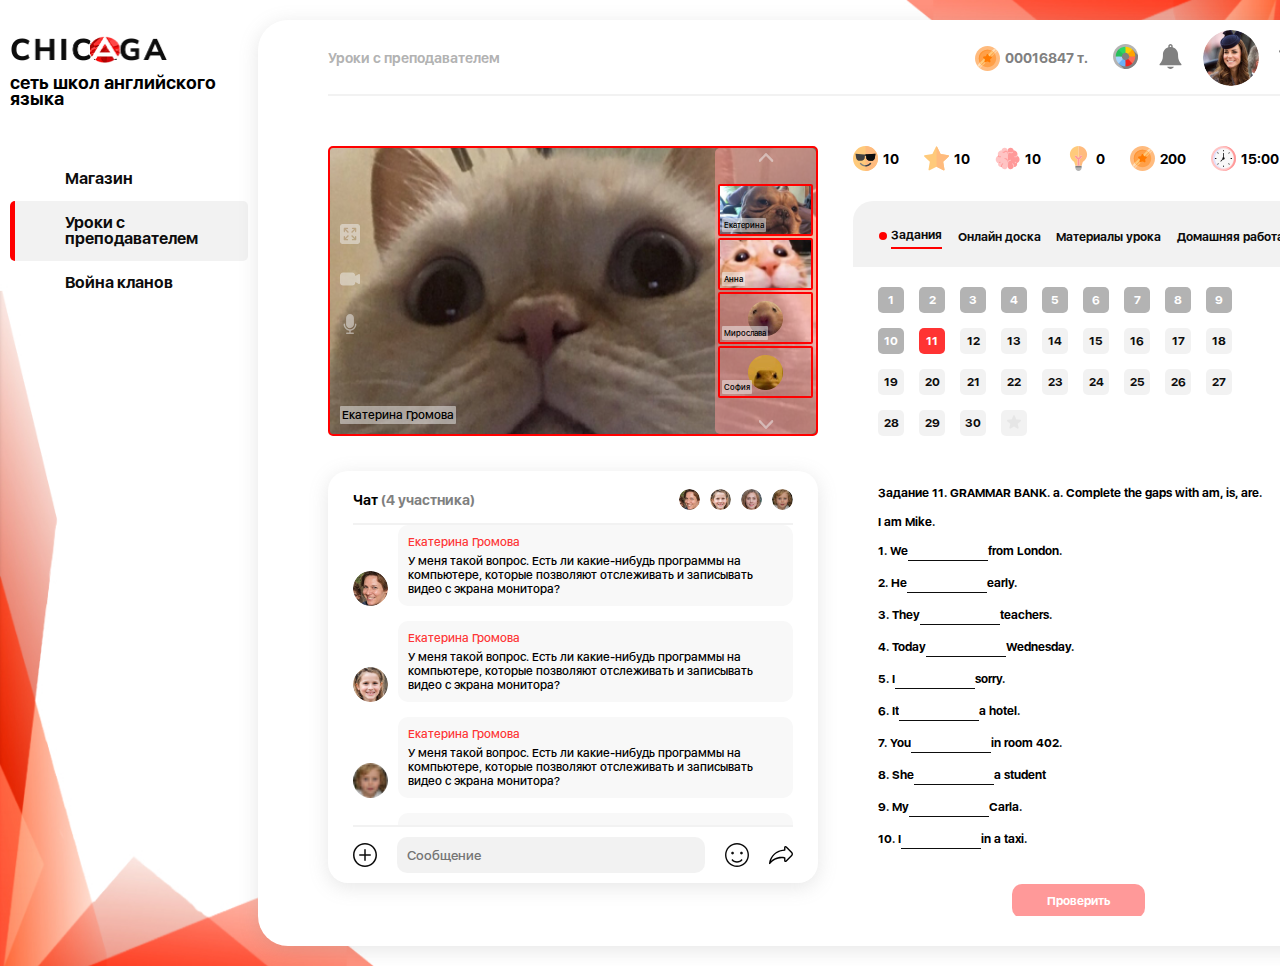
==== commit 566e43e9: "Add files via upload" ====
--- a/index.html
+++ b/index.html
@@ -384,6 +384,212 @@
     			d="M33.6509 5.39494L25.5175 0.699097C25.1835 0.506337 24.7566 0.620765 24.5638 0.954621C24.3709 1.28855 24.4854 1.71547 24.8193 1.9083L30.6987 5.30271H0.698152C0.312563 5.30271 0 5.61534 0 6.00086C0 6.38631 0.312563 6.69902 0.698152 6.69902H30.694L24.8193 10.0908C24.4854 10.2837 24.3709 10.7106 24.5638 11.0445C24.6931 11.2685 24.9277 11.3937 25.169 11.3937C25.2874 11.3937 25.4075 11.3634 25.5175 11.3L33.6509 6.60414C33.8669 6.47945 34 6.24892 34 5.99954C34 5.75016 33.8669 5.51963 33.6509 5.39494Z"
     			fill="white" />
     	</symbol>
+    
+    	<symbol id="delivery" viewBox="0 0 25 25">
+    		<circle cx="12.5" cy="12.5" r="12.5" fill="#808080" />
+    		<path
+    			d="M20.7855 12.1709C20.7259 12.1584 20.6695 12.1466 20.6195 12.1336C20.0517 11.986 19.7926 11.905 19.601 11.5351L18.8752 10.0658C18.642 9.61554 18.0397 9.2492 17.5327 9.2492H16.2406V7.55251C16.2406 7.24787 15.9928 7 15.688 7L6.68886 7.00904C6.39235 7.00904 6.16875 7.24467 6.16875 7.55715V8.05865H3.8634C3.38733 8.05869 3 8.44598 3 8.92209C3 9.39819 3.38733 9.78549 3.8634 9.78549H6.16871V10.613H4.65935C4.18328 10.613 3.79595 11.0004 3.79595 11.4764C3.79595 11.9525 4.18328 12.3398 4.65935 12.3398H6.16871V13.1674H5.45529C4.97923 13.1674 4.59189 13.5547 4.59189 14.0308C4.59189 14.5068 4.97923 14.8942 5.45529 14.8942H6.16871V15.7597C6.16871 16.0643 6.41658 16.3122 6.72123 16.3122H7.65734C7.80313 17.3114 8.6655 18.0812 9.70459 18.0812C10.7438 18.0812 11.6062 17.3114 11.752 16.3122H15.5405C15.5602 16.3122 15.5803 16.3109 15.6005 16.3096C15.7451 17.31 16.608 18.0812 17.648 18.0812C18.6872 18.0812 19.5496 17.3114 19.6955 16.3122H21.0401C21.5694 16.3122 22 15.8816 22 15.3524V13.7237C22 12.4258 21.2691 12.2724 20.7855 12.1709ZM17.648 15.26C18.0629 15.26 18.4005 15.5974 18.4005 16.0122C18.4005 16.427 18.0629 16.7644 17.648 16.7644C17.2333 16.7644 16.8959 16.427 16.8959 16.0122C16.8959 15.5974 17.2333 15.26 17.648 15.26ZM16.2406 12.054V10.0505H17.228C17.6075 10.0505 18.0756 10.3353 18.2494 10.6706L18.8952 11.9781C18.9089 12.0045 18.9231 12.0298 18.9378 12.0539H16.2406V12.054ZM10.457 16.0122C10.457 16.4269 10.1195 16.7644 9.70459 16.7644C9.28986 16.7644 8.95248 16.4269 8.95248 16.0122C8.95248 15.5974 9.28986 15.26 9.70459 15.26C10.1195 15.26 10.457 15.5974 10.457 16.0122Z"
+    			fill="white" />
+    	</symbol>
+    
+    	<symbol id="help" viewBox="0 0 25 25">
+    		<path
+    			d="M12.5 0C5.60722 0 0 5.60722 0 12.5C0 19.3928 5.60722 25 12.5 25C19.3928 25 25 19.3928 25 12.5C25 5.60722 19.3928 0 12.5 0ZM12.5 19.7916C11.9249 19.7916 11.4584 19.3251 11.4584 18.75C11.4584 18.1749 11.9249 17.7084 12.5 17.7084C13.0751 17.7084 13.5416 18.1749 13.5416 18.75C13.5416 19.3251 13.0751 19.7916 12.5 19.7916ZM14.1489 13.1687C13.7802 13.3385 13.5416 13.7104 13.5416 14.1157V14.5834C13.5416 15.1583 13.076 15.625 12.5 15.625C11.924 15.625 11.4584 15.1583 11.4584 14.5834V14.1157C11.4584 12.9 12.1729 11.7855 13.2761 11.2761C14.3375 10.7876 15.1041 9.49059 15.1041 8.8541C15.1041 7.41882 13.9364 6.25 12.5 6.25C11.0636 6.25 9.8959 7.41882 9.8959 8.8541C9.8959 9.42917 9.43012 9.8959 8.8541 9.8959C8.27808 9.8959 7.8125 9.42917 7.8125 8.8541C7.8125 6.26984 9.91554 4.1666 12.5 4.1666C15.0845 4.1666 17.1875 6.26984 17.1875 8.8541C17.1875 10.2615 15.9666 12.3302 14.1489 13.1687Z"
+    			fill="#808080" />
+    	</symbol>
+    
+    	<symbol id="hoodie" viewBox="0 0 64 64">
+    		<path d="M16 61.7148H48V64.0006H16V61.7148Z" fill="#F0A993" />
+    		<path
+    			d="M10.7986 18.1484C9.31778 18.8452 8.20678 20.1435 7.74717 21.7142L0.135742 48.1484C-0.118449 49.0384 -0.00200585 49.9934 0.458601 50.7962C0.919207 51.5991 1.68484 52.1815 2.58146 52.4113L6.74146 53.4856C7.63947 53.7151 8.59213 53.5712 9.38231 53.0867C10.1725 52.6023 10.7329 51.8185 10.9357 50.9142C11.0386 50.4913 11.0843 52.9027 10.2843 21.1999C10.2555 20.1589 10.4302 19.1224 10.7986 18.1484Z"
+    			fill="#F0A993" />
+    		<path
+    			d="M32 6.85714C36.5714 6.85714 40 5.05143 40 3.42857C40 2.01143 37.3943 0.457143 33.68 0.08C33.1429 0 32.5943 0 32 0C27.4286 0 24 1.80571 24 3.42857C24 5.05143 27.4286 6.85714 32 6.85714Z"
+    			fill="#F0A993" />
+    		<path
+    			d="M43.8974 47.5536C40.8917 46.4107 39.086 43.7479 38.8231 39.9307C38.7878 39.3395 38.3066 38.8732 37.7145 38.8564H26.286C25.6806 38.8554 25.1794 39.3265 25.1431 39.9307C24.8802 43.7479 23.0745 46.4564 20.0688 47.5536C19.6593 47.7377 19.3955 48.1446 19.3945 48.5936V52.5707C19.3945 53.2019 19.9062 53.7136 20.5374 53.7136H43.4288C44.06 53.7136 44.5717 53.2019 44.5717 52.5707V48.5936C44.5707 48.1446 44.3069 47.7377 43.8974 47.5536Z"
+    			fill="#F0A993" />
+    		<path
+    			d="M2.01029 54.6287C1.61445 54.5117 1.23152 54.3547 0.867433 54.1602L0.261719 56.5259L6.856 58.2859L7.46172 55.9316C6.52458 55.8516 6.43315 55.7716 2.01029 54.6287Z"
+    			fill="#F0A993" />
+    		<path
+    			d="M46.856 15.0745L42.2846 13.7145H39.9989C39.3677 13.7145 38.856 13.2028 38.856 12.5717C38.856 11.9405 39.3677 11.4288 39.9989 11.4288C42.1132 11.4288 41.3818 11.4288 41.7132 11.3602C42.8309 11.0805 43.5656 10.0126 43.4275 8.8688C43.2999 7.38008 42.8305 5.94086 42.056 4.66309C39.8503 10.6631 24.0675 10.6174 21.9303 4.66309C21.162 5.93454 20.6967 7.36577 20.5703 8.84594C20.4239 9.987 21.1484 11.059 22.2618 11.3488C22.616 11.4402 21.8618 11.4288 23.9875 11.4288C24.6187 11.4288 25.1303 11.9405 25.1303 12.5717C25.1303 13.2028 24.6187 13.7145 23.9875 13.7145H21.7703L17.1418 15.0745C14.4348 15.8298 12.5646 18.2985 12.5703 21.1088L13.4503 57.2002C13.4503 58.4626 14.4737 59.4859 15.736 59.4859H48.2618C49.5241 59.4859 50.5475 58.4626 50.5475 57.2002L51.4275 21.1202C51.4423 18.3044 49.5694 15.8274 46.856 15.0745ZM34.2846 13.7145H36.5703C37.2015 13.7145 37.7132 14.2262 37.7132 14.8574C37.7132 15.4886 37.2015 16.0002 36.5703 16.0002V27.4288C36.5703 28.06 36.0587 28.5717 35.4275 28.5717C34.7963 28.5717 34.2846 28.06 34.2846 27.4288V16.0002C33.6534 16.0002 33.1418 15.4886 33.1418 14.8574C33.1418 14.2262 33.6534 13.7145 34.2846 13.7145ZM27.4275 13.7145H29.7132C30.3444 13.7145 30.856 14.2262 30.856 14.8574C30.856 15.4886 30.3444 16.0002 29.7132 16.0002V27.4288C29.7132 28.06 29.2015 28.5717 28.5703 28.5717C27.9391 28.5717 27.4275 28.06 27.4275 27.4288V16.0002C26.7963 16.0002 26.2846 15.4886 26.2846 14.8574C26.2846 14.2262 26.7963 13.7145 27.4275 13.7145ZM46.856 52.5717C46.856 54.4652 45.321 56.0002 43.4275 56.0002H20.5703C18.6768 56.0002 17.1418 54.4652 17.1418 52.5717V48.5945C17.1469 47.1908 18.0072 45.9321 19.3132 45.4174C22.0218 44.4231 22.7418 41.7945 22.9018 39.7717C23.021 37.9854 24.4945 36.5916 26.2846 36.5717H37.7132C39.5209 36.5676 41.0212 37.9679 41.1418 39.7717C41.2903 41.7945 42.0218 44.4231 44.7303 45.4174C46.0183 45.9465 46.8584 47.2021 46.856 48.5945V52.5717Z"
+    			fill="#F0A993" />
+    		<path
+    			d="M57.2541 53.4856L61.4141 52.4113C62.3107 52.1815 63.0763 51.5991 63.5369 50.7962C63.9975 49.9934 64.114 49.0384 63.8598 48.1484L56.2483 21.7142C55.7887 20.1435 54.6777 18.8452 53.1969 18.1484C53.5624 19.1153 53.737 20.1437 53.7112 21.177C52.9112 52.8913 52.9569 50.4913 53.0598 50.8913C53.2574 51.7999 53.8156 52.5893 54.6064 53.0784C55.3973 53.5675 56.3528 53.7145 57.2541 53.4856Z"
+    			fill="#F0A993" />
+    		<path
+    			d="M61.9869 54.6282C57.0154 55.9082 57.4154 55.8511 56.5469 55.8739L57.1412 58.2854L63.7812 56.5825L63.1755 54.2168C62.7945 54.3946 62.3962 54.5325 61.9869 54.6282Z"
+    			fill="#F0A993" />
+    	</symbol>
+    
+    	<symbol id="coffee" viewBox="0 0 52 64">
+    		<path
+    			d="M26.7933 47.9939C32.3767 46.9582 33.894 37.6377 29.8511 33.5547C30.2532 36.2717 29.4116 39.1389 27.3247 41.2259C25.4834 43.0672 25.3066 45.9518 26.7933 47.9939Z"
+    			fill="#B86756" />
+    		<path
+    			d="M24.672 38.5738C26.5133 36.7325 26.69 33.8478 25.2034 31.8057C19.62 32.8414 18.1028 42.162 22.1456 46.245C21.7434 43.5279 22.5851 40.6607 24.672 38.5738Z"
+    			fill="#B86756" />
+    		<path
+    			d="M8.06372 62.2945C8.15147 63.2604 8.96134 63.9998 9.93097 63.9998H42.0642C43.034 63.9998 43.8437 63.2603 43.9315 62.2945L47.4522 23.5664H4.54297L8.06372 62.2945ZM25.9977 27.9832C31.7217 27.9832 35.9061 33.5915 35.9061 39.8998C35.4146 55.7554 16.5253 55.6249 16.0895 39.8997C16.0895 33.4814 20.3648 27.9832 25.9977 27.9832Z"
+    			fill="#B86756" />
+    		<path
+    			d="M43.8854 1.42025C43.6768 0.585625 42.9268 0 42.0664 0H9.93319C9.07281 0 8.32281 0.585625 8.11419 1.42025L7.39844 4.28337H44.6012L43.8854 1.42025Z"
+    			fill="#B86756" />
+    		<path
+    			d="M51.9181 17.4868L49.9099 9.45345C49.7012 8.61883 48.9512 8.0332 48.0909 8.0332H3.90748C3.04711 8.0332 2.29711 8.61883 2.08848 9.45345L0.080235 17.4868C-0.23364 18.627 0.71411 19.8473 1.89923 19.8166H50.0991C51.2795 19.8466 52.2367 18.6277 51.9181 17.4868Z"
+    			fill="#B86756" />
+    	</symbol>
+    
+    	<symbol id="tree" viewBox="0 0 24 26">
+    		<path
+    			d="M22.204 13.419C22.8424 12.7436 23.2143 11.7931 23.2143 10.8009C23.2143 9.14452 22.1937 7.71071 20.7888 7.31365C20.6074 6.04423 19.9374 4.9245 18.9403 4.25302C18.7383 2.96927 17.7305 2.00057 16.5433 2.00057C16.0891 2.00057 15.6556 2.13809 15.2789 2.39596C14.9681 1.7815 14.5379 1.25221 14.0129 0.843323C13.3046 0.291636 12.4727 0 11.6071 0C10.1238 0 8.75745 0.877193 7.99873 2.27611C7.66865 2.0964 7.30357 2.00062 6.93363 2.00062C5.80946 2.00062 4.83596 2.87254 4.5709 4.07128C3.41776 4.70244 2.62557 5.91316 2.42585 7.3136C1.02075 7.71051 0 9.14441 0 10.8009C0 11.7931 0.371882 12.7435 1.01018 13.4189C0.807286 13.9318 0.70128 14.4893 0.70128 15.0534C0.70128 17.2794 2.31825 19.0904 4.30575 19.0904C4.35136 19.0904 4.39747 19.0893 4.44408 19.0872C4.8619 19.893 5.62865 20.3961 6.47969 20.3961C7.26145 20.3961 7.98304 19.9613 8.41794 19.257L10.0511 20.7353L10.053 21.4878C10.0539 22.8209 9.69759 24.1061 9.0226 25.2042C8.88064 25.4352 8.93274 25.7514 9.13899 25.9104C9.21748 25.971 9.30702 26 9.39566 26C9.53985 26 9.68163 25.9231 9.76954 25.7801C10.5492 24.5116 10.9608 23.027 10.9597 21.486L10.9573 20.4907C10.9569 20.3378 10.895 20.1933 10.7888 20.0972L8.07558 17.6414C7.62612 17.2343 7.36836 16.6296 7.36836 15.9822V13.8127C7.5528 14.3232 7.87155 14.7572 8.27517 15.0599V15.9822C8.27517 16.3215 8.41024 16.6384 8.64587 16.8518L10.2188 18.2756C10.3011 18.3501 10.402 18.3885 10.5039 18.3885C10.5703 18.3885 10.6372 18.3721 10.6994 18.3387C10.8571 18.2543 10.9574 18.0758 10.9572 17.88L10.9545 15.0777C11.0204 15.0294 11.0846 14.9779 11.1466 14.9222C11.5171 14.9796 11.8879 14.9823 12.2585 14.9319L12.2579 15.5336C12.2577 15.7294 12.358 15.9079 12.5158 15.9924C12.578 16.0257 12.6448 16.042 12.7113 16.042C12.8132 16.042 12.9142 16.0036 12.9965 15.929L13.4832 15.4882C13.6039 15.5087 13.7267 15.5197 13.8509 15.5197C14.535 15.5197 15.154 15.202 15.5967 14.6915C15.4807 14.9196 15.3268 15.1247 15.1389 15.2949L12.4264 17.7496C12.32 17.8459 12.2582 17.9908 12.258 18.1441L12.2546 21.487C12.2536 23.0271 12.6652 24.5116 13.4448 25.7802C13.5327 25.9232 13.6745 26.0001 13.8187 26.0001C13.9074 26.0001 13.9969 25.9711 14.0754 25.9105C14.2817 25.7515 14.3337 25.4353 14.1918 25.2043C13.5168 24.1062 13.1605 22.821 13.1614 21.488L13.1636 19.2826C13.4123 19.3569 13.6698 19.3954 13.9291 19.3954C14.2254 19.3954 14.5146 19.3473 14.793 19.2518C15.2275 19.9593 15.9509 20.3962 16.7347 20.3962C17.5858 20.3962 18.3525 19.8932 18.7703 19.0873C18.8169 19.0894 18.8631 19.0905 18.9087 19.0905C19.2739 19.0905 19.6345 19.0294 19.9803 18.9089C20.2194 18.8256 20.353 18.541 20.2786 18.2732C20.2042 18.0054 19.9501 17.8557 19.711 17.9391C19.4524 18.0291 19.1825 18.0748 18.9087 18.0748C18.795 18.0748 18.6805 18.0663 18.5584 18.0485C18.3533 18.0189 18.1567 18.148 18.0796 18.3626C17.8574 18.981 17.3295 19.3806 16.7347 19.3806C16.1624 19.3806 15.6422 19.0016 15.4096 18.415C15.3601 18.2902 15.2677 18.1929 15.1534 18.1453C15.0391 18.0976 14.9125 18.1035 14.8021 18.1617C14.5277 18.3064 14.234 18.3798 13.9291 18.3798C13.7135 18.3798 13.4998 18.3414 13.2966 18.268L15.709 16.0848C16.3367 15.5163 16.7105 14.6864 16.749 13.7892C16.8827 13.8146 17.0188 13.8282 17.1563 13.8282C18.4615 13.8282 19.5301 12.6717 19.5883 11.2256C20.3034 10.4814 20.7413 9.47307 20.8239 8.38859C21.6972 8.76269 22.3075 9.7154 22.3075 10.8009C22.3075 11.6174 21.9563 12.3947 21.3681 12.8802C21.1821 13.0337 21.1289 13.3193 21.2446 13.5433C21.4585 13.9574 21.5788 14.4093 21.6021 14.8862C21.6153 15.1569 21.8154 15.3664 22.0544 15.3664C22.0628 15.3664 22.0712 15.3661 22.0796 15.3656C22.3296 15.3503 22.5212 15.1108 22.5076 14.8308C22.4838 14.3452 22.3799 13.8643 22.204 13.419ZM7.50556 18.4312L7.70932 18.6156C7.44698 19.0863 6.98369 19.3805 6.47969 19.3805C5.88491 19.3805 5.35697 18.9809 5.1348 18.3625C5.05772 18.1479 4.86103 18.0188 4.65596 18.0485C4.53567 18.0659 4.41788 18.0748 4.30575 18.0748C2.81822 18.0748 1.60809 16.7194 1.60809 15.0535C1.60809 14.5234 1.73314 14.0012 1.96968 13.5434C2.08543 13.3194 2.03225 13.0338 1.84622 12.8802C1.25801 12.3948 0.906808 11.6174 0.906808 10.8009C0.906808 9.71545 1.51704 8.76269 2.3903 8.38849C2.48434 9.61495 3.03504 10.7432 3.91156 11.4956C4.08254 12.8223 5.10048 13.8281 6.32072 13.8281C6.36788 13.8281 6.4148 13.8262 6.46155 13.8232V15.9822C6.4616 16.9377 6.84205 17.8303 7.50556 18.4312ZM10.0494 16.8163L9.21598 16.0619C9.19376 16.0418 9.18202 16.0142 9.18202 15.9822V15.4737C9.32611 15.5036 9.47442 15.5197 9.62613 15.5197C9.76895 15.5197 9.91001 15.5058 10.0481 15.4788L10.0494 16.8163ZM18.8449 10.6056C18.7356 10.7075 18.6763 10.9016 18.6829 11.0606C18.6841 11.0877 18.6829 11.0332 18.6829 11.0606C18.6829 12.0041 17.9986 12.8124 17.1563 12.8124C16.7781 12.8124 16.4152 12.6564 16.1344 12.3731C16.0004 12.2377 15.8073 12.2044 15.643 12.2882C15.4787 12.372 15.3749 12.574 15.3781 12.7762C15.3781 13.7196 14.6932 14.5041 13.8509 14.5041C13.4507 14.5041 13.0723 14.3317 12.7853 14.0184C12.6998 13.9252 12.5859 13.8744 12.4688 13.8744C12.4405 13.8744 12.4121 13.8774 12.3837 13.8834C11.9551 13.9751 11.522 13.9752 11.0931 13.8834C10.9476 13.8524 10.7977 13.9028 10.6916 14.0185C10.4046 14.3317 10.0262 14.5041 9.62608 14.5041C8.78375 14.5041 8.09888 13.7017 8.09888 12.7592C8.10201 12.557 7.99823 12.372 7.83396 12.2882C7.66965 12.2044 7.47668 12.2377 7.34251 12.3731C7.06172 12.6564 6.69882 12.8124 6.32072 12.8124C5.50741 12.8124 4.83732 12.1006 4.7952 11.192C4.7879 11.0337 4.71495 10.8883 4.59811 10.799C3.77436 10.169 3.2826 9.1273 3.2826 8.0124C3.2826 6.64238 4.0134 5.41881 5.14441 4.8952C5.29358 4.82614 5.39873 4.67339 5.42049 4.49423C5.52269 3.65162 6.17319 3.0162 6.93354 3.0162C7.28439 3.0162 7.61451 3.1461 7.8881 3.39188C7.99755 3.49014 8.14146 3.52619 8.27766 3.48948C8.414 3.45281 8.52753 3.34754 8.58516 3.20439C9.12036 1.87479 10.3065 1.01562 11.6071 1.01562C12.9808 1.01562 14.1922 1.94182 14.6932 3.37522C14.7496 3.53645 14.8754 3.65441 15.027 3.68818C15.1787 3.72185 15.3351 3.66686 15.4423 3.54209C15.7333 3.20302 16.1243 3.0163 16.5433 3.0163C17.3418 3.0163 18.0109 3.71454 18.0666 4.60585C18.0775 4.78206 18.1695 4.93918 18.3093 5.02078C19.3099 5.60477 19.9315 6.7511 19.9315 8.0125C19.9316 9.0169 19.5355 9.96209 18.8449 10.6056Z"
+    			fill="#0D0D0D" />
+    		<path
+    			d="M21.5003 17.5664C21.7507 17.5664 21.9537 17.339 21.9537 17.0586C21.9537 16.7781 21.7507 16.5508 21.5003 16.5508C21.2499 16.5508 21.0469 16.7781 21.0469 17.0586C21.0469 17.339 21.2499 17.5664 21.5003 17.5664Z"
+    			fill="#0D0D0D" />
+    	</symbol>
+    
+    	<symbol id="communication" viewBox="0 0 26 25">
+    		<path
+    			d="M16.9996 8.63812V2.11747C16.9996 0.949897 16.0497 0 14.8822 0H3.33569C2.16812 0 1.21822 0.949897 1.21822 2.11747V8.38406L0.0439774 10.9809C-0.143275 11.395 0.305876 11.7932 0.667404 11.6736L3.4427 10.7556H14.8822C16.0497 10.7556 16.9996 9.80569 16.9996 8.63812ZM3.36073 9.73792C3.30644 9.73792 3.2525 9.74662 3.2009 9.76366L1.44923 10.3431L2.19066 8.7034C2.22043 8.63751 2.23584 8.56606 2.23584 8.49376V2.11747C2.23584 1.51104 2.72921 1.01767 3.33564 1.01767H14.8821C15.4885 1.01767 15.9819 1.51104 15.9819 2.11747V8.63807C15.9819 9.2445 15.4885 9.73787 14.8821 9.73787H3.36073V9.73792Z"
+    			fill="#0D0D0D" />
+    		<path
+    			d="M9.56273 2.9071C9.56094 2.90242 9.55911 2.89774 9.55723 2.89316C9.4636 2.66551 9.24414 2.51855 8.99802 2.51855C8.99782 2.51855 8.99761 2.51855 8.99741 2.51855C8.75108 2.51881 8.53162 2.66627 8.43835 2.89428C8.43677 2.89815 8.43525 2.90196 8.43377 2.90588L6.84539 7.07646C6.61122 7.69129 7.56224 8.05348 7.7964 7.43865L8.06715 6.7277H9.91682L10.1846 7.43723C10.4415 8.1182 11.3521 7.6487 11.1367 7.07788L9.56273 2.9071ZM8.45468 5.70998L8.99619 4.28824L9.53275 5.70998H8.45468Z"
+    			fill="#0D0D0D" />
+    		<path
+    			d="M18.2213 17.4664C18.3781 17.2314 18.4698 16.9494 18.4698 16.6463C18.4698 15.829 17.8049 15.1641 16.9876 15.1641H15.7588C15.4778 15.1641 15.25 15.3919 15.25 15.6729V17.6208V17.6239V19.9031C15.25 20.0384 15.3039 20.1682 15.3999 20.2637C15.4953 20.3586 15.6243 20.4119 15.7588 20.4119H15.7611C15.7612 20.4119 16.8908 20.4069 17.2021 20.4069C18.1106 20.4069 18.8496 19.6678 18.8496 18.7594C18.8496 18.2356 18.6035 17.7684 18.2213 17.4664ZM16.9875 16.1817C17.2437 16.1817 17.452 16.3901 17.452 16.6462C17.452 16.9024 17.2437 17.1119 16.9875 17.1119C16.8973 17.1119 16.2676 17.1119 16.2676 17.1119V16.1817H16.9875ZM17.2021 19.3891C17.0304 19.3891 16.6108 19.3907 16.2676 19.392V18.1306C16.3581 18.1302 17.2021 18.1306 17.2021 18.1306C17.5494 18.1306 17.8319 18.4121 17.8319 18.7593C17.8319 19.1066 17.5494 19.3891 17.2021 19.3891Z"
+    			fill="#0D0D0D" />
+    		<path
+    			d="M25.9557 23.5493L24.7814 20.9524V14.6858C24.7814 13.5183 23.8315 12.5684 22.6639 12.5684H11.1175C9.9499 12.5684 9 13.5183 9 14.6858V21.2064C9 22.374 9.9499 23.3239 11.1175 23.3239H14.4457C14.7267 23.3239 14.9545 23.0961 14.9545 22.8151C14.9545 22.534 14.7267 22.3062 14.4457 22.3062H11.1175C10.511 22.3062 10.0177 21.8129 10.0177 21.2064V14.6858C10.0177 14.0794 10.511 13.586 11.1175 13.586H22.6639C23.2704 13.586 23.7637 14.0794 23.7637 14.6858V21.0621C23.7637 21.1344 23.7792 21.2059 23.8089 21.2718L24.5504 22.9115L22.7987 22.332C22.7471 22.315 22.6932 22.3063 22.6389 22.3063H19.0075C18.7265 22.3063 18.4987 22.5341 18.4987 22.8151C18.4987 23.0961 18.7265 23.324 19.0075 23.324H22.5569L25.3322 24.242C25.3847 24.2593 25.4386 24.2677 25.492 24.2677C25.6338 24.2677 25.7721 24.2084 25.8703 24.0993C26.0053 23.9492 26.0389 23.7333 25.9557 23.5493Z"
+    			fill="#0D0D0D" />
+    		<path
+    			d="M16.7276 23.294C17.0086 23.294 17.2364 23.0662 17.2364 22.7852C17.2364 22.5042 17.0086 22.2764 16.7276 22.2764C16.4466 22.2764 16.2188 22.5042 16.2188 22.7852C16.2188 23.0662 16.4466 23.294 16.7276 23.294Z"
+    			fill="#0D0D0D" />
+    	</symbol>
+    
+    	<symbol id="work" viewBox="0 0 26 26">
+    <path
+    	d="M18.0834 4.46875H7.92969C7.64927 4.46875 7.42188 4.6961 7.42188 4.97656V8.63281C7.42188 8.91328 7.64927 9.14062 7.92969 9.14062H18.0834C18.3638 9.14062 18.5912 8.91328 18.5912 8.63281V4.97656C18.5912 4.6961 18.3638 4.46875 18.0834 4.46875ZM17.5756 8.125H8.4375V5.48438H17.5756V8.125Z"
+    	fill="#0D0D0D" />
+    <path
+    	d="M7.92969 11.9844H18.0834C18.3638 11.9844 18.5912 11.757 18.5912 11.4766C18.5912 11.1961 18.3638 10.9688 18.0834 10.9688H7.92969C7.64927 10.9688 7.42188 11.1961 7.42188 11.4766C7.42188 11.757 7.64922 11.9844 7.92969 11.9844Z"
+    	fill="#0D0D0D" />
+    <path
+    	d="M18.0837 13.8125H18.0781C17.7977 13.8125 17.5703 14.0399 17.5703 14.3203C17.5703 14.6007 17.7977 14.8281 18.0781 14.8281H18.0837C18.3641 14.8281 18.5915 14.6007 18.5915 14.3203C18.5915 14.0399 18.3641 13.8125 18.0837 13.8125Z"
+    	fill="#0D0D0D" />
+    <path
+    	d="M16.0547 13.8125H7.92969C7.64927 13.8125 7.42188 14.0399 7.42188 14.3203C7.42188 14.6007 7.64927 14.8281 7.92969 14.8281H16.0547C16.3351 14.8281 16.5625 14.6007 16.5625 14.3203C16.5625 14.0399 16.3351 13.8125 16.0547 13.8125Z"
+    	fill="#0D0D0D" />
+    <path
+    	d="M25.934 17.8284C25.9341 17.8284 25.9342 17.8283 25.9343 17.8283L22.6373 11.9951C22.5472 11.8357 22.3783 11.7372 22.1952 11.7372H21.4297V3.55469C21.4297 2.71466 20.7463 2.03125 19.9063 2.03125H19.8047V1.52344C19.8047 0.683414 19.1213 0 18.2812 0H7.71875C6.87873 0 6.19531 0.683414 6.19531 1.52344V2.03125H6.0937C5.25368 2.03125 4.57026 2.71466 4.57026 3.55469V11.7371H3.81809C3.63528 11.7371 3.46663 11.8353 3.37645 11.9943L0.066168 17.8275C0.0662695 17.8275 0.0663711 17.8275 0.0664727 17.8276C0.024375 17.9016 0 17.9869 0 18.0781V25.4922C0 25.7726 0.227398 26 0.507812 26H2.83527C3.11568 26 3.34308 25.7726 3.34308 25.4922C3.34308 25.2118 3.11568 24.9844 2.83527 24.9844H1.01562V18.5859H9.22528H10.9801C11.2074 19.4893 12.0265 20.1602 12.9995 20.1602C13.9725 20.1602 14.7916 19.4893 15.0189 18.5859H17.993H24.9844V24.9844H6.89777C6.61735 24.9844 6.38996 25.2118 6.38996 25.4922C6.38996 25.7726 6.61735 26 6.89777 26H25.4922C25.7726 26 26 25.7726 26 25.4922V18.0781C26 17.9873 25.9758 17.9022 25.934 17.8284ZM7.21094 1.52344C7.21094 1.24343 7.43874 1.01562 7.71875 1.01562H18.2812C18.5613 1.01562 18.7891 1.24343 18.7891 1.52344V2.03125H7.21094V1.52344ZM4.11379 12.7527H4.57026V17.5703H1.37988L4.11379 12.7527ZM14.5737 17.5703C14.2932 17.5703 14.0658 17.7977 14.0658 18.0781C14.0658 18.6661 13.5874 19.1445 12.9994 19.1445C12.4114 19.1445 11.933 18.6661 11.933 18.0781C11.933 17.7977 11.7056 17.5703 11.4252 17.5703H9.22528H5.58589V3.55469C5.58589 3.27468 5.81369 3.04688 6.0937 3.04688H19.9063C20.1863 3.04688 20.4141 3.27468 20.4141 3.55469V17.5703H17.993H14.5737ZM21.4297 17.5703V12.7527H21.8989L24.6218 17.5703H21.4297Z"
+    	fill="#0D0D0D" />
+    <path
+    	d="M8.78516 20.5244C8.50474 20.5244 8.27734 20.7518 8.27734 21.0322V22.5387C8.27734 22.8191 8.50474 23.0465 8.78516 23.0465H17.2159C17.4963 23.0465 17.7237 22.8191 17.7237 22.5387V21.0322C17.7237 20.7518 17.4963 20.5244 17.2159 20.5244C16.9355 20.5244 16.7081 20.7518 16.7081 21.0322V22.0309H9.29297V21.0322C9.29297 20.7518 9.06562 20.5244 8.78516 20.5244Z"
+    	fill="#0D0D0D" />
+    <path
+    	d="M4.86719 24.9844C4.73363 24.9844 4.60262 25.0387 4.50816 25.1332C4.41371 25.2277 4.35938 25.3586 4.35938 25.4922C4.35938 25.6257 4.41366 25.7568 4.50816 25.8512C4.60262 25.9456 4.73363 26 4.86719 26C5.00125 26 5.13176 25.9457 5.22616 25.8512C5.32112 25.7568 5.375 25.6257 5.375 25.4922C5.375 25.3586 5.32112 25.2276 5.22616 25.1332C5.13176 25.0387 5.00074 24.9844 4.86719 24.9844Z"
+    	fill="#0D0D0D" />
+    	</symbol>
+    
+    	<symbol id="exam" viewBox="0 0 27 27">
+    <path
+    	d="M8.85418 25.999C9.13393 25.999 9.3607 25.7717 9.3607 25.4912C9.3607 25.2108 9.13393 24.9834 8.85418 24.9834C8.57443 24.9834 8.34766 25.2108 8.34766 25.4912C8.34766 25.7717 8.57443 25.999 8.85418 25.999Z"
+    	fill="#0D0D0D" />
+    <path
+    	d="M15.6786 0H2.03005C0.91068 0 0 0.912996 0 2.03521V23.9647C0 25.087 0.91068 25.9999 2.03005 25.9999H6.57939C6.8597 25.9999 7.08693 25.7721 7.08693 25.4911C7.08693 25.2101 6.8597 24.9823 6.57939 24.9823H2.03005C1.47039 24.9823 1.01502 24.5258 1.01502 23.9647V2.03521C1.01502 1.47413 1.47039 1.01761 2.03005 1.01761H15.6786C16.2383 1.01761 16.6937 1.47413 16.6937 2.03521V23.9647C16.6937 24.5258 16.2383 24.9823 15.6786 24.9823H11.1293C10.849 24.9823 10.6218 25.2101 10.6218 25.4912C10.6218 25.7722 10.849 26 11.1293 26H15.6786C16.798 26 17.7087 25.087 17.7087 23.9648V2.03521C17.7087 0.912996 16.798 0 15.6786 0V0Z"
+    	fill="#0D0D0D" />
+    <path
+    	d="M8.85309 10.8125H3.05051C2.77019 10.8125 2.54297 11.0403 2.54297 11.3213C2.54297 11.6024 2.77019 11.8302 3.05051 11.8302H8.85309C9.1334 11.8302 9.36063 11.6024 9.36063 11.3213C9.36063 11.0403 9.1334 10.8125 8.85309 10.8125Z"
+    	fill="#0D0D0D" />
+    <path
+    	d="M8.85309 8.77734H3.05051C2.77019 8.77734 2.54297 9.00515 2.54297 9.28617C2.54297 9.5672 2.77019 9.795 3.05051 9.795H8.85309C9.1334 9.795 9.36063 9.5672 9.36063 9.28617C9.36063 9.0051 9.1334 8.77734 8.85309 8.77734Z"
+    	fill="#0D0D0D" />
+    <path
+    	d="M8.85309 12.8467H3.05051C2.77019 12.8467 2.54297 13.0745 2.54297 13.3555C2.54297 13.6365 2.77019 13.8643 3.05051 13.8643H8.85309C9.1334 13.8643 9.36063 13.6365 9.36063 13.3555C9.36063 13.0745 9.1334 12.8467 8.85309 12.8467Z"
+    	fill="#0D0D0D" />
+    <path
+    	d="M8.85309 14.8828H3.05051C2.77019 14.8828 2.54297 15.1106 2.54297 15.3916C2.54297 15.6727 2.77019 15.9005 3.05051 15.9005H8.85309C9.1334 15.9005 9.36063 15.6727 9.36063 15.3916C9.36063 15.1106 9.1334 14.8828 8.85309 14.8828Z"
+    	fill="#0D0D0D" />
+    <path
+    	d="M8.85309 16.918H3.05051C2.77019 16.918 2.54297 17.1458 2.54297 17.4268C2.54297 17.7078 2.77019 17.9356 3.05051 17.9356H8.85309C9.1334 17.9356 9.36063 17.7078 9.36063 17.4268C9.36063 17.1458 9.1334 16.918 8.85309 16.918Z"
+    	fill="#0D0D0D" />
+    <path
+    	d="M8.85309 18.9531H3.05051C2.77019 18.9531 2.54297 19.1809 2.54297 19.462C2.54297 19.743 2.77019 19.9708 3.05051 19.9708H8.85309C9.1334 19.9708 9.36063 19.743 9.36063 19.462C9.36063 19.1809 9.1334 18.9531 8.85309 18.9531Z"
+    	fill="#0D0D0D" />
+    <path
+    	d="M8.85309 20.9883H3.05051C2.77019 20.9883 2.54297 21.2161 2.54297 21.4971C2.54297 21.7781 2.77019 22.0059 3.05051 22.0059H8.85309C9.1334 22.0059 9.36063 21.7781 9.36063 21.4971C9.36063 21.2161 9.1334 20.9883 8.85309 20.9883Z"
+    	fill="#0D0D0D" />
+    <path
+    	d="M14.4348 10.7643L12.1627 13.3505C11.8124 12.8901 11.4333 12.3996 11.3351 12.3012C11.1369 12.1026 10.8156 12.1026 10.6174 12.3013C10.4203 12.4989 10.4192 12.8187 10.6142 13.0176C10.7077 13.1192 11.2531 13.8294 11.7286 14.4602C11.9192 14.7131 12.3054 14.7276 12.5144 14.4898L15.1965 11.437C15.3818 11.2261 15.3614 10.9046 15.1511 10.7188C14.9407 10.5331 14.6201 10.5534 14.4348 10.7643Z"
+    	fill="#0D0D0D" />
+    <path
+    	d="M12.1145 20.1902C12.2657 20.1956 12.4144 20.1319 12.5144 20.0181L15.1965 16.9653C15.3818 16.7544 15.3614 16.4329 15.1511 16.2471C14.9407 16.0614 14.6201 16.0818 14.4348 16.2926L12.1627 18.8788C11.8124 18.4184 11.4333 17.9279 11.3351 17.8295C11.1369 17.6308 10.8156 17.6308 10.6174 17.8295C10.4203 18.0271 10.4192 18.3469 10.6142 18.5458C10.7076 18.6473 11.253 19.3576 11.7286 19.9885C11.8206 20.1104 11.9622 20.1845 12.1145 20.1902Z"
+    	fill="#0D0D0D" />
+    <path
+    	d="M15.5833 4.75892C15.4458 3.9161 14.9891 3.17744 14.2974 2.67897C13.6057 2.1805 12.7618 1.98195 11.9211 2.11987C11.0804 2.25774 10.3436 2.71558 9.84639 3.4091C9.34919 4.10257 9.15113 4.94869 9.28871 5.79145C9.42623 6.63427 9.88291 7.37293 10.5747 7.8714C11.123 8.26658 11.767 8.47321 12.4293 8.47321C12.6023 8.47321 12.7768 8.45909 12.951 8.4305C14.6864 8.14587 15.8673 6.49878 15.5833 4.75892ZM14.5816 4.92325C14.6529 5.36032 14.5883 5.78856 14.4195 6.16515L12.6768 3.10822C13.0441 3.1487 13.3967 3.28322 13.7049 3.50528C14.1765 3.84506 14.4878 4.34866 14.5816 4.92325ZM12.3083 4.51258L12.7991 5.37357L12.1064 5.48722L12.3083 4.51258ZM10.2904 5.62712C10.1966 5.05253 10.3316 4.47576 10.6706 4.00299C10.8931 3.69261 11.1863 3.45201 11.5235 3.29637L10.8132 6.72598C10.54 6.42002 10.3581 6.04231 10.2904 5.62712ZM12.787 7.4263C12.4245 7.48582 12.0612 7.45322 11.7237 7.33545L11.8854 6.55459L13.3367 6.31653L13.7377 7.01995C13.4665 7.22404 13.1442 7.3677 12.787 7.4263Z"
+    	fill="#0D0D0D" />
+    <path
+    	d="M6.33248 3.92586H3.05051C2.7702 3.92586 2.54297 3.69805 2.54297 3.41703C2.54297 3.13601 2.7702 2.9082 3.05051 2.9082H6.33248C6.61279 2.9082 6.84002 3.13601 6.84002 3.41703C6.84002 3.69805 6.61279 3.92586 6.33248 3.92586Z"
+    	fill="#0D0D0D" />
+    <path
+    	d="M6.33248 5.96102H3.05051C2.7702 5.96102 2.54297 5.73321 2.54297 5.45219C2.54297 5.17116 2.7702 4.94336 3.05051 4.94336H6.33248C6.61279 4.94336 6.84002 5.17116 6.84002 5.45219C6.84002 5.73321 6.61279 5.96102 6.33248 5.96102Z"
+    	fill="#0D0D0D" />
+    <path
+    	d="M20.1978 5.51539C20.1978 5.23877 20.422 5.01457 20.6986 5.01457H20.7135V4.25963C20.7135 3.44659 21.3749 2.78516 22.1879 2.78516H22.2707C23.0837 2.78516 23.7452 3.44659 23.7452 4.25963V5.01457H23.8299C25.0265 5.01457 26 5.98803 26 7.18471V13.3352C26 13.6118 25.7758 13.836 25.4992 13.836C25.2228 13.836 24.9984 13.6118 24.9984 13.3352V7.18471C24.9984 6.6925 24.6924 6.27072 24.2608 6.09876V15.0784C24.2608 15.986 24.2327 18.0428 24.1798 19.5445C24.1474 20.4679 24.0208 21.3889 23.8042 22.2818C23.8017 22.2924 23.7984 22.3027 23.7952 22.3131C23.7946 22.315 23.7943 22.317 23.7937 22.319L23.7923 22.3231L22.7054 25.6556C22.6381 25.8618 22.446 26.0011 22.2292 26.0011C22.0124 26.0011 21.8203 25.8616 21.7532 25.6556L20.6649 22.319C20.6642 22.3168 20.6638 22.3147 20.6632 22.3127C20.66 22.3023 20.6569 22.2922 20.6544 22.2818C20.4376 21.3887 20.3112 20.4679 20.2788 19.5445C20.2259 18.0428 20.1978 15.986 20.1978 15.0784V12.5832C20.1978 12.3065 20.422 12.0823 20.6986 12.0823C20.975 12.0823 21.1992 12.3065 21.1992 12.5832V14.5778H23.2594V6.01601H21.1992V7.88781C21.1992 8.16424 20.975 8.38843 20.6986 8.38843C20.422 8.38843 20.1978 8.16424 20.1978 7.88781V5.51539ZM22.2294 23.8856L22.6275 22.6644H21.8311L22.2294 23.8856ZM21.2014 15.5793C21.2086 16.6048 21.2356 18.2528 21.2798 19.5093C21.3052 20.2337 21.3931 20.9564 21.5412 21.663H22.9174C23.0655 20.9564 23.1534 20.2337 23.1788 19.5093C23.2232 18.2528 23.25 16.6048 23.2572 15.5795H21.2014V15.5793ZM22.7437 5.01457V4.25963C22.7437 3.99885 22.5316 3.78659 22.2707 3.78659H22.1879C21.9271 3.78659 21.7151 3.99885 21.7151 4.25963V5.01457H22.7437Z"
+    	fill="#0D0D0D" />
+    <path
+    	d="M20.282 9.89302C20.4001 9.71715 20.6229 9.63244 20.828 9.68761C21.0279 9.74161 21.1756 9.9163 21.1967 10.1221C21.2181 10.3297 21.1007 10.5351 20.9125 10.6235C20.7284 10.71 20.505 10.6761 20.3561 10.5368C20.1796 10.3715 20.1476 10.0941 20.282 9.89302Z"
+    	fill="#0D0D0D" />
+    	</symbol>
+    
+    	<symbol id="suitcase" viewBox="0 0 30 27">
+    <path d="M3.53125 1.76562H8.82537V3.53033H3.53125V1.76562Z" fill="#F47090" />
+    <path d="M21.1797 1.76562H26.4738V3.53033H21.1797V1.76562Z" fill="#F47090" />
+    <path d="M15.0586 11.9219L18.4751 11.0395L18.9163 12.7478L15.4998 13.6302L15.0586 11.9219Z" fill="#F47090" />
+    <path
+    	d="M3.44218 5.29492C1.54412 5.29492 0 6.83904 0 8.7371V23.0293C0 24.9273 1.54412 26.4714 3.44218 26.4714H5.29412V5.29492H3.44218Z"
+    	fill="#F47090" />
+    <path
+    	d="M22.9449 5.29412H19.535L18.7078 1.57212C18.5023 0.646471 17.6963 0 16.7481 0H13.2592C12.311 0 11.5051 0.646471 11.2996 1.57206L10.4724 5.29412H7.0625V26.4706H22.9449V5.29412ZM19.7541 8.88912L21.0788 14.0148L14.2444 15.7809L12.9199 10.6552L19.7541 8.88912ZM13.0221 1.95476C13.047 1.84288 13.1445 1.76471 13.2591 1.76471H16.7481C16.8627 1.76471 16.9602 1.84288 16.9851 1.95482L17.7273 5.29412H12.2801L13.0221 1.95476ZM11.7684 22.9412C10.1466 22.9412 8.82721 21.6218 8.82721 20C8.82721 18.3782 10.1466 17.0588 11.7684 17.0588C13.3901 17.0588 14.7096 18.3782 14.7096 20C14.7096 21.6218 13.3901 22.9412 11.7684 22.9412Z"
+    	fill="#F47090" />
+    <path
+    	d="M11.7624 21.1762C12.4122 21.1762 12.9389 20.6495 12.9389 19.9997C12.9389 19.35 12.4122 18.8232 11.7624 18.8232C11.1127 18.8232 10.5859 19.35 10.5859 19.9997C10.5859 20.6495 11.1127 21.1762 11.7624 21.1762Z"
+    	fill="#F47090" />
+    <path
+    	d="M26.5551 5.29492H24.7031V26.4714H26.5551C28.4531 26.4714 29.9972 24.9273 29.9972 23.0292V8.7371C29.9972 6.83904 28.4531 5.29492 26.5551 5.29492Z"
+    	fill="#F47090" />
+    	</symbol>
+    
+    	<symbol id="camera" viewBox="0 0 30 24">
+    <path
+    	d="M27.8134 3.11863H19.8723L18.2688 0.424753C18.1119 0.161369 17.8281 0 17.5216 0H12.4782C12.1717 0 11.8878 0.161369 11.731 0.424753L10.1275 3.11863H7.52167V2.52489C7.52167 2.04469 7.13236 1.65537 6.65215 1.65537H3.43483C2.95453 1.65537 2.56531 2.04469 2.56531 2.52489V3.11863H2.18654C0.978855 3.11863 0 4.09758 0 5.30507V21.136C0 22.3436 0.978855 23.3225 2.18644 23.3225H27.8134C29.0209 23.3225 29.9999 22.3436 29.9999 21.136V5.30507C30 4.09758 29.0209 3.11863 27.8134 3.11863ZM14.9999 19.4442C11.5626 19.4442 8.77621 16.6578 8.77621 13.2204C8.77621 9.78327 11.5626 6.99675 14.9999 6.99675C18.4372 6.99675 21.2236 9.78327 21.2236 13.2204C21.2236 16.6578 18.4372 19.4442 14.9999 19.4442ZM26.4492 7.62642H23.7246C23.2444 7.62642 22.855 7.2371 22.855 6.7568C22.855 6.2765 23.2444 5.88718 23.7246 5.88718H26.4492C26.9296 5.88718 27.3188 6.2765 27.3188 6.7568C27.3188 7.2371 26.9295 7.62642 26.4492 7.62642Z"
+    	fill="#AB5B5B" />
+    <path
+    	d="M15.0002 17.5688C17.4015 17.5688 19.3481 15.6222 19.3481 13.2209C19.3481 10.8197 17.4015 8.87305 15.0002 8.87305C12.599 8.87305 10.6523 10.8197 10.6523 13.2209C10.6523 15.6222 12.599 17.5688 15.0002 17.5688Z"
+    	fill="#AB5B5B" />
+    	</symbol>
+    
+    	<symbol id="sprout" viewBox="0 0 26 26">
+    <path
+    	d="M25.4413 1.32505C25.3813 1.31631 23.9507 1.11334 22.1302 1.28371C19.6805 1.51309 17.6985 2.32182 16.3985 3.62266C13.6179 6.40553 13.9441 11.2372 14.0712 12.4153C13.9499 12.5451 13.6166 12.8296 13.2592 13.3553C12.8393 12.0324 11.9589 11.2682 11.908 11.2045C12.0314 10.0302 12.3479 5.18609 9.58115 2.41713C8.28118 1.11608 6.29922 0.307152 3.84944 0.0777771C2.02878 -0.0928451 0.598266 0.110277 0.538292 0.119011C0.315999 0.151358 0.141453 0.326093 0.109132 0.548512C0.100404 0.608585 -0.102455 2.04029 0.06788 3.86234C0.297124 6.31402 1.10541 8.29761 2.40538 9.5986C4.54108 11.736 8.24024 12.2403 11.1945 11.9268C11.2398 11.9933 12.4824 13.0091 12.4824 14.8995V19.5819C11.7166 19.1389 10.844 18.9006 9.94541 18.9006C7.93326 18.9006 6.04167 20.0787 5.20648 21.8087C4.56858 21.7615 3.92139 21.8408 3.31362 22.0435C1.69243 22.5841 0.429657 23.8581 0.0182054 25.3684C-0.0234015 25.5211 0.00851407 25.6845 0.104514 25.8102C0.200515 25.936 0.349589 26.0098 0.507746 26.0098H10.7065C10.9867 26.0098 11.2139 25.7824 11.2139 25.502C11.2139 25.2216 10.9867 24.9942 10.7065 24.9942H1.24967C1.71359 24.1002 2.59205 23.3546 3.63445 23.007C4.84937 22.6018 6.1877 22.8313 7.19849 23.6178C7.41972 23.7899 7.73852 23.7499 7.91048 23.5285C8.08248 23.3071 8.04255 22.988 7.82127 22.8159C7.35183 22.4507 6.81748 22.1756 6.25056 22.0035C6.97305 20.7513 8.41428 19.9161 9.94541 19.9161C11.4536 19.9161 12.7953 20.7442 13.498 22.0119C13.5741 22.1491 13.7094 22.2435 13.8643 22.2674C14.0193 22.2914 14.1767 22.2421 14.2906 22.1342C14.7633 21.6862 15.3826 21.4395 16.0342 21.4395C16.9814 21.4395 17.8429 21.9613 18.2826 22.8014C18.3891 23.0048 18.6187 23.1114 18.8426 23.0614C19.5174 22.9105 20.2062 22.8919 20.8898 23.0057C22.2982 23.2409 23.6519 24.0021 24.5047 24.9941H15.2731C14.9929 24.9941 14.7657 25.2215 14.7657 25.5019C14.7657 25.7823 14.9929 26.0097 15.2731 26.0097H25.4719C25.6506 26.0097 25.8163 25.9155 25.9077 25.7618C25.9993 25.6081 26.0032 25.4176 25.9181 25.2603C25.0358 23.6279 23.1275 22.3497 21.0565 22.0039C20.366 21.8889 19.671 21.8876 18.9855 21.9997C18.3303 21.019 17.2311 20.4238 16.0342 20.4238C15.3266 20.4238 14.6464 20.6316 14.0679 21.0175C13.8976 20.7802 13.7067 20.5583 13.4972 20.3528V15.311C13.8104 13.9311 14.6981 13.249 14.7891 13.1331C17.7416 13.445 21.4409 12.9391 23.5743 10.8041C25.7549 8.62174 26.2844 4.6046 25.8705 1.7545C25.8382 1.53213 25.6636 1.35739 25.4413 1.32505ZM3.12294 8.88041C0.800922 6.55655 0.960348 2.37092 1.07218 1.08237C2.35951 0.969177 6.53674 0.806527 8.86358 3.13527C10.5998 4.87287 11.0566 7.79925 10.9588 10.2443L8.82918 8.09007V6.15457C8.82918 5.87416 8.60201 5.64677 8.32177 5.64677C8.04154 5.64677 7.81437 5.87416 7.81437 6.15457V7.06354L6.69809 5.93439V4.02184C6.69809 3.74143 6.47093 3.51404 6.19069 3.51404C5.91045 3.51404 5.68329 3.74143 5.68329 4.02184V4.90786L4.40398 3.61387C4.20685 3.41451 3.88562 3.41283 3.68641 3.61006C3.48721 3.80735 3.48553 4.12884 3.68261 4.3282L4.98617 5.64682H4.05955C3.77932 5.64682 3.55215 5.87421 3.55215 6.15462C3.55215 6.43503 3.77932 6.66243 4.05955 6.66243H5.99022L7.09462 7.77959H6.19064C5.9104 7.77959 5.68324 8.00699 5.68324 8.2874C5.68324 8.56781 5.9104 8.7952 6.19064 8.7952H8.09867L10.2535 10.9749C8.54224 11.0452 5.13854 10.8977 3.12294 8.88041ZM22.8566 10.0859C20.851 12.0931 17.4582 12.2476 15.741 12.1803L18.0073 9.91232H19.9412C20.2214 9.91232 20.4486 9.68493 20.4486 9.40452C20.4486 9.12411 20.2214 8.89671 19.9412 8.89671H19.0222L20.1893 7.72876H22.1231C22.4033 7.72876 22.6305 7.50137 22.6305 7.22096C22.6305 6.94055 22.4033 6.71315 22.1231 6.71315H21.2042L22.4981 5.4183C22.6962 5.22001 22.6962 4.89847 22.4981 4.70012C22.3 4.50187 21.9787 4.50187 21.7805 4.70012L20.4994 5.98217V5.08818C20.4994 4.80777 20.2722 4.58038 19.992 4.58038C19.7118 4.58038 19.4846 4.80777 19.4846 5.08818V6.99773L18.3176 8.16563V7.27174C18.3176 6.99133 18.0904 6.76393 17.8102 6.76393C17.5299 6.76393 17.3028 6.99133 17.3028 7.27174V9.18113L15.0235 11.4621C14.9556 9.74393 15.1091 6.34931 17.1161 4.34074C19.4377 2.01764 23.6193 2.17694 24.9075 2.28881C25.0193 3.57848 25.1782 7.76263 22.8566 10.0859Z"
+    	fill="#0D0D0D" />
+    <path
+    	d="M12.9879 26.0089C13.2681 26.0089 13.4953 25.7818 13.4953 25.5015C13.4953 25.2213 13.2681 24.9941 12.9879 24.9941C12.7076 24.9941 12.4805 25.2213 12.4805 25.5015C12.4805 25.7818 12.7076 26.0089 12.9879 26.0089Z"
+    	fill="#0D0D0D" />
+    	</symbol>
+    
+    	<symbol id="bush" viewBox="0 0 26 24">
+    <path
+    	d="M26 14.2852C26 12.3617 24.5822 10.6238 22.6514 10.1151C22.2549 8.68856 21.0585 7.52505 19.5681 7.09748C19.5899 6.95615 19.6016 6.81285 19.6016 6.66797C19.6016 5.12793 18.3486 3.875 16.8086 3.875C16.6084 3.875 16.4115 3.89577 16.2193 3.93711C15.6006 2.19617 14.1074 0.828125 12.2383 0.828125C9.92124 0.828125 7.94813 2.95566 7.78101 5.54972C7.44961 5.44993 7.10343 5.39844 6.75391 5.39844C4.79385 5.39844 3.19922 6.99307 3.19922 8.95312C3.19922 9.41198 3.28712 9.86165 3.45582 10.2806C1.42025 11.0129 0 12.927 0 15.0469C0 16.5268 0.770504 18.0012 2.03978 19.0014C1.80314 19.4187 1.67578 19.8927 1.67578 20.3789C1.67578 21.0535 1.91623 21.673 2.31588 22.1562H0.507812C0.227348 22.1562 0 22.3836 0 22.6641C0 22.9445 0.227348 23.1719 0.507812 23.1719H13H25.4922C25.7726 23.1719 26 22.9445 26 22.6641C26 22.3836 25.7726 22.1562 25.4922 22.1562H23.6841C24.0838 21.673 24.3242 21.0535 24.3242 20.3789C24.3242 19.5155 23.9303 18.7424 23.3128 18.2297C24.8782 17.5503 26 16.0174 26 14.2852ZM21.5312 17.5859C21.2508 17.5859 21.0234 17.8133 21.0234 18.0938C21.0234 18.3742 21.2508 18.6016 21.5312 18.6016C22.5113 18.6016 23.3086 19.3989 23.3086 20.3789C23.3086 21.3589 22.5113 22.1562 21.5312 22.1562H16.797L19.4936 15.4147L22.3677 13.9777C22.6186 13.8522 22.7202 13.5472 22.5949 13.2964C22.4694 13.0455 22.1642 12.9438 21.9136 13.0693L19.6016 14.2252V12C19.6016 11.7196 19.3742 11.4922 19.0938 11.4922C18.8133 11.4922 18.5859 11.7196 18.5859 12V14.9491L18.0266 16.3474L16.5011 13.2963C16.3756 13.0455 16.0704 12.9438 15.8198 13.0692C15.5689 13.1946 15.4673 13.4997 15.5926 13.7505L17.5219 17.609L15.703 22.1562H13.5078V20.3789C13.5078 20.0985 13.2804 19.8711 13 19.8711C12.7196 19.8711 12.4922 20.0985 12.4922 20.3789V22.1562H10.3496L8.9375 16.5078V13.5234C8.9375 13.243 8.71015 13.0156 8.42969 13.0156C8.14922 13.0156 7.92188 13.243 7.92188 13.5234V15.7487L5.60991 14.5927C5.3591 14.4672 5.054 14.5689 4.92857 14.8198C4.80314 15.0706 4.90481 15.3757 5.15567 15.5011L7.99363 16.9201L9.30272 22.1562H4.46875C3.48872 22.1562 2.69141 21.3589 2.69141 20.3789C2.69141 19.3931 3.49202 18.6016 4.46875 18.6016C4.74922 18.6016 4.97656 18.3742 4.97656 18.0938C4.97656 17.8133 4.74922 17.5859 4.46875 17.5859C3.81601 17.5859 3.18982 17.8144 2.69323 18.2234C1.64983 17.4138 1.01562 16.2274 1.01562 15.0469C1.01562 12.8283 2.95836 10.9844 5.23047 10.9844C5.69608 10.9844 6.15164 11.0621 6.58445 11.2153C6.84892 11.309 7.13903 11.1704 7.23262 10.906C7.32621 10.6417 7.18778 10.3514 6.92336 10.2578C6.38143 10.066 5.81186 9.96875 5.23047 9.96875C4.97062 9.96875 4.71047 9.98886 4.45301 10.0279C4.2967 9.69377 4.21484 9.32789 4.21484 8.95312C4.21484 7.55309 5.35387 6.41406 6.75391 6.41406C7.20555 6.41406 7.64898 6.53411 8.03618 6.7612C8.3884 6.96788 8.83111 6.69351 8.79937 6.28396C8.78993 6.16214 8.78516 6.03503 8.78516 5.90625C8.78516 3.70417 10.3665 1.84375 12.2383 1.84375C13.6692 1.84375 14.9656 3.01918 15.391 4.70223C15.4682 5.00757 15.8017 5.16921 16.0892 5.042C16.3158 4.94156 16.5578 4.89062 16.8086 4.89062C17.7886 4.89062 18.5859 5.68794 18.5859 6.66797C18.5859 6.75602 18.5792 6.84311 18.5666 6.92898C18.4881 6.92477 18.4098 6.92188 18.332 6.92188C15.952 6.92188 14.0156 8.85822 14.0156 11.2383C14.0156 11.5187 14.243 11.7461 14.5234 11.7461C14.8039 11.7461 15.0312 11.5187 15.0312 11.2383C15.0312 9.41823 16.512 7.9375 18.332 7.9375C19.9557 7.9375 21.4462 9.10014 21.7297 10.6329C21.7679 10.8397 21.9297 11.0016 22.1366 11.0399C23.7601 11.3403 24.9844 12.7354 24.9844 14.2852C24.9844 16.0743 23.403 17.5859 21.5312 17.5859Z"
+    	fill="#0D0D0D" />
+    <path
+    	d="M13 18.6016C13.2805 18.6016 13.5078 18.3742 13.5078 18.0938C13.5078 17.8133 13.2805 17.5859 13 17.5859C12.7195 17.5859 12.4922 17.8133 12.4922 18.0938C12.4922 18.3742 12.7195 18.6016 13 18.6016Z"
+    	fill="#0D0D0D" />
+    <path
+    	d="M12.9999 16.3164C13.2804 16.3164 13.5078 16.089 13.5078 15.8086V13.5234C13.5078 13.3888 13.4542 13.2596 13.359 13.1644L11.8764 11.6818L13.4292 9.2244C13.4805 9.1432 13.5078 9.04915 13.5078 8.95312V5.90625C13.5078 5.62584 13.2804 5.39844 12.9999 5.39844C12.7195 5.39844 12.4921 5.62584 12.4921 5.90625V8.80611L11.1402 10.9455L8.78877 8.59405C8.59047 8.39585 8.26892 8.3958 8.07062 8.59405C7.87232 8.79235 7.87227 9.1139 8.07062 9.31225L12.4921 13.7338V15.8086C12.4921 16.089 12.7195 16.3164 12.9999 16.3164Z"
+    	fill="#0D0D0D" />
+    	</symbol>
     </svg>    <div class="page">
 
         
@@ -414,21 +620,71 @@
         				<span class="coin__text">00016847 т.</span>
         			</div>
         
-        			<svg class="header__svg controls__item header__svg--clickable">
-        				<use xlink:href='#choose-theme'></use>
-        			</svg>
-        
-        			<svg class="header__svg controls__item header__svg--clickable">
-        				<use xlink:href='#notifications'></use>
-        			</svg>
+        			<div class="header__additional-menu header__additional-menu--right">
+        				<svg class="header__svg header__svg--clickable">
+        					<use xlink:href='#choose-theme'></use>
+        				</svg>
+        
+        				<div class="profile__menu profile__menu--3">
+        					<p class="profile__menu-btn">Выберите цвет интерфейса:</p>
+        
+        					<div class="color-inner">
+        						<div class="color color--purple"></div>
+        						<p class="color-name">Светлый пурпурно-серый/
+        							Оксид красный</p>
+        					</div>
+        
+        					<div class="color-inner">
+        						<div class="color color--orange"></div>
+        						<p class="color-name">Светло-золотистый/
+        							Оранжевый Крайола</p>
+        					</div>
+        
+        					<div class="color-inner">
+        						<div class="color color--purple2"></div>
+        						<p class="color-name">Сиена жженая/
+        							Глубокий фиолетово-черный</p>
+        					</div>
+        
+        					<div class="color-inner">
+        						<div class="color color--purple3"></div>
+        						<p class="color-name">Фиалковый/
+        							Глубокий фиолетовый</p>
+        					</div>
+        
+        					<div class="color-inner">
+        						<div class="color color--blue"></div>
+        						<p class="color-name">Небесный/
+        							Глубокий синий</p>
+        					</div>
+        				</div>
+        			</div>
+        
+        			<div class="header__additional-menu header__additional-menu--right">
+        				<svg class="header__svg header__svg--clickable">
+        					<use xlink:href='#notifications'></use>
+        				</svg>
+        
+        				<div class="profile__menu profile__menu--2">
+        					<p class="profile__menu-p">У вас нет новых уведомлений</p>
+        				</div>
+        			</div>
         
         			<div class="header__avatar">
         				<a href="#"><img class="avatar__img" src="assets/img/user-avatar.jpg" alt="Ваше фото"></a>
         			</div>
         
-        			<svg class="header__svg header__arrow-down controls__item header__svg--clickable">
-        				<use xlink:href='#arrow-down'></use>
-        			</svg>
+        			<div class="header__additional-menu">
+        				<svg class="header__svg header__arrow-down header__svg--clickable">
+        					<use xlink:href='#arrow-down'></use>
+        				</svg>
+        
+        				<div class="profile__menu">
+        					<button class="profile__menu-btn">Личные данные</button>
+        					<button>Выйти</button>
+        				</div>
+        			</div>
+        
         		</div>
         	</header>
         
@@ -723,12 +979,12 @@
         					</button>
         				</div>
         
-        				<div class="task__task">
+        				<div class="task__task active">
         					<h4 class="task__title">Задание 11. GRAMMAR BANK. a. Complete the gaps with am, is, are.</h4>
         
-        					<p class="task__main-sentence">I am Mike.</p>
-        
         					<div class="task__sentences">
+        						<p class="task__main-sentence">I am Mike.</p>
+        
         						<p class="task__item">1. We <input class="task__item-input"></input> from London.</p>
         						<p class="task__item">2. He <input class="task__item-input"></input> early.</p>
         						<p class="task__item">3. They <input class="task__item-input"></input> teachers.</p>
@@ -739,15 +995,424 @@
         						<p class="task__item">8. She <input class="task__item-input"></input> a student</p>
         						<p class="task__item">9. My <input class="task__item-input"></input> Carla.</p>
         						<p class="task__item">10. I <input class="task__item-input"></input> in a taxi.</p>
-        						<p class="task__item">10. I <input class="task__item-input"></input> in a taxi.</p>
-        						<p class="task__item">10. I <input class="task__item-input"></input> in a taxi.</p>
-        						<p class="task__item">10. I <input class="task__item-input"></input> in a taxi.</p>
-        					</div>
-        
-        					<button class="red-btn">Проверить</button>
-        				</div>
-        
-        				<div class="task__task task__task--answers1 active">
+        
+        						<button class="red-btn">Проверить</button>
+        					</div>
+        
+        					<div class="task1__teacher">
+        						<h3 class="teacher__title">Результаты:</h3>
+        
+        						<div class="student-results__item active">
+        							<div class="student-results__header">
+        								<div class="student-results__inner">
+        									<img src="assets/img/lessons/messages-avatars/messages-img1.png" alt="ученик 1">
+        									<p class="student-results__name">Екатерина Громова</p>
+        									<p>9 <span class="red-line">/</span> 10</p>
+        								</div>
+        
+        								<svg class="student-results__svg">
+        									<use xlink:href='#arrow-down'></use>
+        								</svg>
+        							</div>
+        
+        							<div class="student-results__content active">
+        								<h4 class="task__title">Задание 11. GRAMMAR BANK. a. Complete the gaps with am, is, are.</h4>
+        
+        								<p class="task__main-sentence">I am Mike.</p>
+        
+        								<div class="task__sentences">
+        									<div class="task__item">
+        										<span>1. We </span>
+        										<p class="task__item-answer">Ответ</p> <span>from London.</span>
+        										<svg class="task__item-svg task__item-svg-right">
+        											<use xlink:href='#right'></use>
+        										</svg>
+        									</div>
+        
+        									<div class="task__item">
+        										<span>2. He</span>
+        										<p class="task__item-answer">Ответ</p> <span>early.</span>
+        										<svg class="task__item-svg task__item-svg-right">
+        											<use xlink:href='#right'></use>
+        										</svg>
+        									</div>
+        
+        									<div class="task__item">
+        										<span>3. They</span>
+        										<p class="task__item-answer">Ответ</p> <span>teachers.</span>
+        										<svg class="task__item-svg task__item-svg-right">
+        											<use xlink:href='#right'></use>
+        										</svg>
+        									</div>
+        
+        									<div class="task__item">
+        										<span>4. Today</span>
+        										<p class="task__item-answer">Ответ</p> <span>Wednesday.</span>
+        										<svg class="task__item-svg task__item-svg-right">
+        											<use xlink:href='#right'></use>
+        										</svg>
+        									</div>
+        
+        									<div class="task__item">
+        										<span>5. I</span>
+        										<p class="task__item-answer">Ответ</p> <span>sorry.</span>
+        										<svg class="task__item-svg task__item-svg-right">
+        											<use xlink:href='#wrong'></use>
+        										</svg>
+        									</div>
+        
+        									<div class="task__item">
+        										<span>6. It</span>
+        										<p class="task__item-answer">Ответ</p> <span>a hotel.</span>
+        										<svg class="task__item-svg task__item-svg-right">
+        											<use xlink:href='#right'></use>
+        										</svg>
+        									</div>
+        
+        									<div class="task__item">
+        										<span>7. You</span>
+        										<p class="task__item-answer">Ответ</p> <span>in room 402.</span>
+        										<svg class="task__item-svg task__item-svg-right">
+        											<use xlink:href='#right'></use>
+        										</svg>
+        									</div>
+        
+        									<div class="task__item">
+        										<span>8. She</span>
+        										<p class="task__item-answer">Ответ</p> <span>a student.</span>
+        										<svg class="task__item-svg task__item-svg-right">
+        											<use xlink:href='#right'></use>
+        										</svg>
+        									</div>
+        
+        									<div class="task__item">
+        										<span>9. My name</span>
+        										<p class="task__item-answer">Ответ</p> <span>Carla.</span>
+        										<svg class="task__item-svg task__item-svg-right">
+        											<use xlink:href='#right'></use>
+        										</svg>
+        									</div>
+        
+        									<div class="task__item">
+        										<span>10. I</span>
+        										<p class="task__item-answer">Ответ</p> <span>in a taxi.</span>
+        										<svg class="task__item-svg task__item-svg-right">
+        											<use xlink:href='#right'></use>
+        										</svg>
+        									</div>
+        								</div>
+        							</div>
+        						</div>
+        
+        						<div class="student-results__item">
+        							<div class="student-results__header">
+        								<div class="student-results__inner">
+        									<img src="assets/img/lessons/messages-avatars/messages-img2.png" alt="ученик 2">
+        									<p class="student-results__name">Екатерина Громова</p>
+        									<p>9 <span class="red-line">/</span> 10</p>
+        								</div>
+        
+        								<svg class="student-results__svg">
+        									<use xlink:href='#arrow-down'></use>
+        								</svg>
+        							</div>
+        
+        							<div class="student-results__content">
+        								<h4 class="task__title">Задание 11. GRAMMAR BANK. a. Complete the gaps with am, is, are.</h4>
+        
+        								<p class="task__main-sentence">I am Mike.</p>
+        
+        								<div class="task__sentences">
+        									<div class="task__item">
+        										<span>1. We </span>
+        										<p class="task__item-answer">Ответ</p> <span>from London.</span>
+        										<svg class="task__item-svg task__item-svg-right">
+        											<use xlink:href='#right'></use>
+        										</svg>
+        									</div>
+        
+        									<div class="task__item">
+        										<span>2. He</span>
+        										<p class="task__item-answer">Ответ</p> <span>early.</span>
+        										<svg class="task__item-svg task__item-svg-right">
+        											<use xlink:href='#right'></use>
+        										</svg>
+        									</div>
+        
+        									<div class="task__item">
+        										<span>3. They</span>
+        										<p class="task__item-answer">Ответ</p> <span>teachers.</span>
+        										<svg class="task__item-svg task__item-svg-right">
+        											<use xlink:href='#right'></use>
+        										</svg>
+        									</div>
+        
+        									<div class="task__item">
+        										<span>4. Today</span>
+        										<p class="task__item-answer">Ответ</p> <span>Wednesday.</span>
+        										<svg class="task__item-svg task__item-svg-right">
+        											<use xlink:href='#right'></use>
+        										</svg>
+        									</div>
+        
+        									<div class="task__item">
+        										<span>5. I</span>
+        										<p class="task__item-answer">Ответ</p> <span>sorry.</span>
+        										<svg class="task__item-svg task__item-svg-right">
+        											<use xlink:href='#wrong'></use>
+        										</svg>
+        									</div>
+        
+        									<div class="task__item">
+        										<span>6. It</span>
+        										<p class="task__item-answer">Ответ</p> <span>a hotel.</span>
+        										<svg class="task__item-svg task__item-svg-right">
+        											<use xlink:href='#right'></use>
+        										</svg>
+        									</div>
+        
+        									<div class="task__item">
+        										<span>7. You</span>
+        										<p class="task__item-answer">Ответ</p> <span>in room 402.</span>
+        										<svg class="task__item-svg task__item-svg-right">
+        											<use xlink:href='#right'></use>
+        										</svg>
+        									</div>
+        
+        									<div class="task__item">
+        										<span>8. She</span>
+        										<p class="task__item-answer">Ответ</p> <span>a student.</span>
+        										<svg class="task__item-svg task__item-svg-right">
+        											<use xlink:href='#right'></use>
+        										</svg>
+        									</div>
+        
+        									<div class="task__item">
+        										<span>9. My name</span>
+        										<p class="task__item-answer">Ответ</p> <span>Carla.</span>
+        										<svg class="task__item-svg task__item-svg-right">
+        											<use xlink:href='#right'></use>
+        										</svg>
+        									</div>
+        
+        									<div class="task__item">
+        										<span>10. I</span>
+        										<p class="task__item-answer">Ответ</p> <span>in a taxi.</span>
+        										<svg class="task__item-svg task__item-svg-right">
+        											<use xlink:href='#right'></use>
+        										</svg>
+        									</div>
+        								</div>
+        							</div>
+        						</div>
+        
+        						<div class="student-results__item">
+        							<div class="student-results__header">
+        								<div class="student-results__inner">
+        									<img src="assets/img/lessons/messages-avatars/messages-img2.png" alt="ученик 2">
+        									<p class="student-results__name">Екатерина Громова</p>
+        									<p>9 <span class="red-line">/</span> 10</p>
+        								</div>
+        
+        								<svg class="student-results__svg">
+        									<use xlink:href='#arrow-down'></use>
+        								</svg>
+        							</div>
+        
+        							<div class="student-results__content">
+        								<h4 class="task__title">Задание 11. GRAMMAR BANK. a. Complete the gaps with am, is, are.</h4>
+        
+        								<p class="task__main-sentence">I am Mike.</p>
+        
+        								<div class="task__sentences">
+        									<div class="task__item">
+        										<span>1. We </span>
+        										<p class="task__item-answer">Ответ</p> <span>from London.</span>
+        										<svg class="task__item-svg task__item-svg-right">
+        											<use xlink:href='#right'></use>
+        										</svg>
+        									</div>
+        
+        									<div class="task__item">
+        										<span>2. He</span>
+        										<p class="task__item-answer">Ответ</p> <span>early.</span>
+        										<svg class="task__item-svg task__item-svg-right">
+        											<use xlink:href='#right'></use>
+        										</svg>
+        									</div>
+        
+        									<div class="task__item">
+        										<span>3. They</span>
+        										<p class="task__item-answer">Ответ</p> <span>teachers.</span>
+        										<svg class="task__item-svg task__item-svg-right">
+        											<use xlink:href='#right'></use>
+        										</svg>
+        									</div>
+        
+        									<div class="task__item">
+        										<span>4. Today</span>
+        										<p class="task__item-answer">Ответ</p> <span>Wednesday.</span>
+        										<svg class="task__item-svg task__item-svg-right">
+        											<use xlink:href='#right'></use>
+        										</svg>
+        									</div>
+        
+        									<div class="task__item">
+        										<span>5. I</span>
+        										<p class="task__item-answer">Ответ</p> <span>sorry.</span>
+        										<svg class="task__item-svg task__item-svg-right">
+        											<use xlink:href='#wrong'></use>
+        										</svg>
+        									</div>
+        
+        									<div class="task__item">
+        										<span>6. It</span>
+        										<p class="task__item-answer">Ответ</p> <span>a hotel.</span>
+        										<svg class="task__item-svg task__item-svg-right">
+        											<use xlink:href='#right'></use>
+        										</svg>
+        									</div>
+        
+        									<div class="task__item">
+        										<span>7. You</span>
+        										<p class="task__item-answer">Ответ</p> <span>in room 402.</span>
+        										<svg class="task__item-svg task__item-svg-right">
+        											<use xlink:href='#right'></use>
+        										</svg>
+        									</div>
+        
+        									<div class="task__item">
+        										<span>8. She</span>
+        										<p class="task__item-answer">Ответ</p> <span>a student.</span>
+        										<svg class="task__item-svg task__item-svg-right">
+        											<use xlink:href='#right'></use>
+        										</svg>
+        									</div>
+        
+        									<div class="task__item">
+        										<span>9. My name</span>
+        										<p class="task__item-answer">Ответ</p> <span>Carla.</span>
+        										<svg class="task__item-svg task__item-svg-right">
+        											<use xlink:href='#right'></use>
+        										</svg>
+        									</div>
+        
+        									<div class="task__item">
+        										<span>10. I</span>
+        										<p class="task__item-answer">Ответ</p> <span>in a taxi.</span>
+        										<svg class="task__item-svg task__item-svg-right">
+        											<use xlink:href='#right'></use>
+        										</svg>
+        									</div>
+        								</div>
+        							</div>
+        						</div>
+        
+        						<div class="student-results__item">
+        							<div class="student-results__header">
+        								<div class="student-results__inner">
+        									<img src="assets/img/lessons/messages-avatars/messages-img2.png" alt="ученик 2">
+        									<p class="student-results__name">Екатерина Громова</p>
+        									<p>9 <span class="red-line">/</span> 10</p>
+        								</div>
+        
+        								<svg class="student-results__svg">
+        									<use xlink:href='#arrow-down'></use>
+        								</svg>
+        							</div>
+        
+        							<div class="student-results__content">
+        								<h4 class="task__title">Задание 11. GRAMMAR BANK. a. Complete the gaps with am, is, are.</h4>
+        
+        								<p class="task__main-sentence">I am Mike.</p>
+        
+        								<div class="task__sentences">
+        									<div class="task__item">
+        										<span>1. We </span>
+        										<p class="task__item-answer">Ответ</p> <span>from London.</span>
+        										<svg class="task__item-svg task__item-svg-right">
+        											<use xlink:href='#right'></use>
+        										</svg>
+        									</div>
+        
+        									<div class="task__item">
+        										<span>2. He</span>
+        										<p class="task__item-answer">Ответ</p> <span>early.</span>
+        										<svg class="task__item-svg task__item-svg-right">
+        											<use xlink:href='#right'></use>
+        										</svg>
+        									</div>
+        
+        									<div class="task__item">
+        										<span>3. They</span>
+        										<p class="task__item-answer">Ответ</p> <span>teachers.</span>
+        										<svg class="task__item-svg task__item-svg-right">
+        											<use xlink:href='#right'></use>
+        										</svg>
+        									</div>
+        
+        									<div class="task__item">
+        										<span>4. Today</span>
+        										<p class="task__item-answer">Ответ</p> <span>Wednesday.</span>
+        										<svg class="task__item-svg task__item-svg-right">
+        											<use xlink:href='#right'></use>
+        										</svg>
+        									</div>
+        
+        									<div class="task__item">
+        										<span>5. I</span>
+        										<p class="task__item-answer">Ответ</p> <span>sorry.</span>
+        										<svg class="task__item-svg task__item-svg-right">
+        											<use xlink:href='#wrong'></use>
+        										</svg>
+        									</div>
+        
+        									<div class="task__item">
+        										<span>6. It</span>
+        										<p class="task__item-answer">Ответ</p> <span>a hotel.</span>
+        										<svg class="task__item-svg task__item-svg-right">
+        											<use xlink:href='#right'></use>
+        										</svg>
+        									</div>
+        
+        									<div class="task__item">
+        										<span>7. You</span>
+        										<p class="task__item-answer">Ответ</p> <span>in room 402.</span>
+        										<svg class="task__item-svg task__item-svg-right">
+        											<use xlink:href='#right'></use>
+        										</svg>
+        									</div>
+        
+        									<div class="task__item">
+        										<span>8. She</span>
+        										<p class="task__item-answer">Ответ</p> <span>a student.</span>
+        										<svg class="task__item-svg task__item-svg-right">
+        											<use xlink:href='#right'></use>
+        										</svg>
+        									</div>
+        
+        									<div class="task__item">
+        										<span>9. My name</span>
+        										<p class="task__item-answer">Ответ</p> <span>Carla.</span>
+        										<svg class="task__item-svg task__item-svg-right">
+        											<use xlink:href='#right'></use>
+        										</svg>
+        									</div>
+        
+        									<div class="task__item">
+        										<span>10. I</span>
+        										<p class="task__item-answer">Ответ</p> <span>in a taxi.</span>
+        										<svg class="task__item-svg task__item-svg-right">
+        											<use xlink:href='#right'></use>
+        										</svg>
+        									</div>
+        								</div>
+        							</div>
+        						</div>
+        					</div>
+        				</div>
+        
+        				<div class="task__task task__task--answers1">
         					<p class="task__main-sentence">I am Mike.</p>
         
         					<div class="task__sentences">
@@ -830,22 +1495,6 @@
         								<use xlink:href='#right'></use>
         							</svg>
         						</div>
-        
-        						<div class="task__item">
-        							<span>10. I</span>
-        							<p class="task__item-answer">Ответ</p> <span>in a taxi.</span>
-        							<svg class="task__item-svg task__item-svg-right">
-        								<use xlink:href='#right'></use>
-        							</svg>
-        						</div>
-        
-        						<div class="task__item">
-        							<span>10. I</span>
-        							<p class="task__item-answer">Ответ</p> <span>in a taxi.</span>
-        							<svg class="task__item-svg task__item-svg-right">
-        								<use xlink:href='#right'></use>
-        							</svg>
-        						</div>
         					</div>
         
         					<div class="task__achievment">
@@ -868,11 +1517,108 @@
         
         					<div class="task__words">
         						<div class="task__words">
-        							<img src="assets/img/lessons/task-teacher.jpg" alt="">
+        							<img src="assets/img/lessons/task-teacher.jpg" alt="задание 2">
         						</div>
         					</div>
         
         					<button class="red-btn">Проверить</button>
+        
+        					<div class="task__teacher task__teacher--2">
+        						<h3 class="teacher__title">Результаты:</h3>
+        
+        						<div class="student-results__item active">
+        							<div class="student-results__header">
+        								<div class="student-results__inner">
+        									<img src="assets/img/lessons/messages-avatars/messages-img1.png" alt="ученик 1">
+        									<p class="student-results__name">Екатерина Громова</p>
+        									<p><span class="student-results2__span">10</span></p>
+        
+        									<div class="student-results2__svg-block">
+        										<svg class="student-results2__svg">
+        											<use xlink:href='#arrow-down'></use>
+        										</svg>
+        
+        										<div class="student-results2__points">
+        											<button class="student-results2__btn active">10 баллов</button>
+        											<button class="student-results2__btn">20 баллов</button>
+        											<button class="student-results2__btn">30 баллов</button>
+        										</div>
+        									</div>
+        
+        								</div>
+        							</div>
+        						</div>
+        
+        						<div class="student-results__item active">
+        							<div class="student-results__header">
+        								<div class="student-results__inner">
+        									<img src="assets/img/lessons/messages-avatars/messages-img2.png" alt="ученик 1">
+        									<p class="student-results__name">Екатерина Громова</p>
+        									<p><span class="student-results2__span">10</span></p>
+        
+        									<div class="student-results2__svg-block">
+        										<svg class="student-results2__svg">
+        											<use xlink:href='#arrow-down'></use>
+        										</svg>
+        
+        										<div class="student-results2__points">
+        											<button class="student-results2__btn active">10 баллов</button>
+        											<button class="student-results2__btn">20 баллов</button>
+        											<button class="student-results2__btn">30 баллов</button>
+        										</div>
+        									</div>
+        								</div>
+        							</div>
+        						</div>
+        
+        						<div class="student-results__item active">
+        							<div class="student-results__header">
+        								<div class="student-results__inner">
+        									<img src="assets/img/lessons/messages-avatars/messages-img3.png" alt="ученик 1">
+        									<p class="student-results__name">Екатерина Громова</p>
+        									<p><span class="student-results2__span">10</span></p>
+        
+        									<div class="student-results2__svg-block">
+        										<svg class="student-results2__svg">
+        											<use xlink:href='#arrow-down'></use>
+        										</svg>
+        
+        										<div class="student-results2__points">
+        											<button class="student-results2__btn active">10 баллов</button>
+        											<button class="student-results2__btn">20 баллов</button>
+        											<button class="student-results2__btn">30 баллов</button>
+        										</div>
+        									</div>
+        
+        								</div>
+        							</div>
+        						</div>
+        
+        						<div class="student-results__item active">
+        							<div class="student-results__header">
+        								<div class="student-results__inner">
+        									<img src="assets/img/lessons/messages-avatars/messages-img3.png" alt="ученик 1">
+        									<p class="student-results__name">Екатерина Громова</p>
+        									<p><span class="student-results2__span">10</span></p>
+        
+        									<div class="student-results2__svg-block">
+        										<svg class="student-results2__svg">
+        											<use xlink:href='#arrow-down'></use>
+        										</svg>
+        
+        										<div class="student-results2__points">
+        											<button class="student-results2__btn active">10 баллов</button>
+        											<button class="student-results2__btn">20 баллов</button>
+        											<button class="student-results2__btn">30 баллов</button>
+        										</div>
+        									</div>
+        
+        								</div>
+        							</div>
+        						</div>
+        
+        						<button class="red-btn">Оценить</button>
+        					</div>
         				</div>
         
         				<div class="task__task task__task--answer2">
@@ -895,7 +1641,7 @@
         					<button class="red-btn red-btn--continue">Далее</button>
         				</div>
         
-        				<div class="result">
+        				<div class="result result--teacher">
         					<h4 class="result__title">Результаты:</h4>
         
         					<div class="result__scores">
@@ -1023,7 +1769,571 @@
         						<div class="result__total-scores">Всего: 293 балла</div>
         					</div>
         
-        					<button class="red-btn active">Завершить</button>
+        					<div class="student-results__item active">
+        						<div class="student-results__header">
+        							<div class="student-results__inner">
+        								<img src="assets/img/lessons/messages-avatars/messages-img1.png" alt="ученик 1">
+        								<p class="student-results__name">Екатерина Громова</p>
+        								<p>293 <span class="red-line">/</span> 300</p>
+        							</div>
+        
+        							<svg class="student-results__svg">
+        								<use xlink:href='#arrow-down'></use>
+        							</svg>
+        						</div>
+        
+        						<div class="student-results__content student-results__content--result active">
+        							<div class="result__scores">
+        								<div class="result__item">
+        									<p class="result__number">1</p>
+        									<p class="result__score result__score--teacher">10 баллов</p>
+        								</div>
+        								<div class="result__item">
+        									<p class="result__number">2</p>
+        									<p class="result__score result__score--teacher">10 баллов</p>
+        								</div>
+        								<div class="result__item">
+        									<p class="result__number">3</p>
+        									<p class="result__score result__score--teacher">10 баллов</p>
+        								</div>
+        								<div class="result__item">
+        									<p class="result__number">4</p>
+        									<p class="result__score result__score--teacher">10 баллов</p>
+        								</div>
+        								<div class="result__item">
+        									<p class="result__number">5</p>
+        									<p class="result__score result__score--teacher">10 баллов</p>
+        								</div>
+        								<div class="result__item">
+        									<p class="result__number">6</p>
+        									<p class="result__score result__score--teacher">10 баллов</p>
+        								</div>
+        								<div class="result__item">
+        									<p class="result__number">7</p>
+        									<p class="result__score result__score--teacher">10 баллов</p>
+        								</div>
+        								<div class="result__item">
+        									<p class="result__number">8</p>
+        									<p class="result__score result__score--teacher">10 баллов</p>
+        								</div>
+        								<div class="result__item">
+        									<p class="result__number">9</p>
+        									<p class="result__score result__score--teacher">10 баллов</p>
+        								</div>
+        								<div class="result__item">
+        									<p class="result__number">10</p>
+        									<p class="result__score result__score--teacher">10 баллов</p>
+        								</div>
+        								<div class="result__item">
+        									<p class="result__number">11</p>
+        									<p class="result__score result__score--teacher">10 баллов</p>
+        								</div>
+        								<div class="result__item">
+        									<p class="result__number">12</p>
+        									<p class="result__score result__score--teacher">10 баллов</p>
+        								</div>
+        								<div class="result__item">
+        									<p class="result__number">13</p>
+        									<p class="result__score result__score--teacher">10 баллов</p>
+        								</div>
+        								<div class="result__item">
+        									<p class="result__number">14</p>
+        									<p class="result__score result__score--teacher">10 баллов</p>
+        								</div>
+        								<div class="result__item">
+        									<p class="result__number">15</p>
+        									<p class="result__score result__score--teacher">10 баллов</p>
+        								</div>
+        								<div class="result__item">
+        									<p class="result__number">16</p>
+        									<p class="result__score result__score--teacher">10 баллов</p>
+        								</div>
+        								<div class="result__item">
+        									<p class="result__number">17</p>
+        									<p class="result__score result__score--teacher">10 баллов</p>
+        								</div>
+        								<div class="result__item">
+        									<p class="result__number">18</p>
+        									<p class="result__score result__score--teacher">10 баллов</p>
+        								</div>
+        								<div class="result__item">
+        									<p class="result__number">19</p>
+        									<p class="result__score result__score--teacher">10 баллов</p>
+        								</div>
+        								<div class="result__item">
+        									<p class="result__number">20</p>
+        									<p class="result__score result__score--teacher">10 баллов</p>
+        								</div>
+        								<div class="result__item">
+        									<p class="result__number">21</p>
+        									<p class="result__score result__score--teacher">10 баллов</p>
+        								</div>
+        								<div class="result__item">
+        									<p class="result__number">22</p>
+        									<p class="result__score result__score--teacher">10 баллов</p>
+        								</div>
+        								<div class="result__item">
+        									<p class="result__number">23</p>
+        									<p class="result__score result__score--teacher">10 баллов</p>
+        								</div>
+        								<div class="result__item">
+        									<p class="result__number">24</p>
+        									<p class="result__score result__score--teacher">10 баллов</p>
+        								</div>
+        								<div class="result__item">
+        									<p class="result__number">25</p>
+        									<p class="result__score result__score--teacher">10 баллов</p>
+        								</div>
+        								<div class="result__item">
+        									<p class="result__number">26</p>
+        									<p class="result__score result__score--teacher">10 баллов</p>
+        								</div>
+        								<div class="result__item">
+        									<p class="result__number">27</p>
+        									<p class="result__score result__score--teacher">10 баллов</p>
+        								</div>
+        								<div class="result__item">
+        									<p class="result__number">28</p>
+        									<p class="result__score result__score--teacher">10 баллов</p>
+        								</div>
+        								<div class="result__item">
+        									<p class="result__number">29</p>
+        									<p class="result__score result__score--teacher">10 баллов</p>
+        								</div>
+        								<div class="result__item">
+        									<p class="result__number">30</p>
+        									<p class="result__score result__score--teacher">10 баллов</p>
+        								</div>
+        
+        								<div class="result__total-scores result__total-scores--teacher">Всего: 293 балла</div>
+        							</div>
+        						</div>
+        					</div>
+        
+        					<div class="student-results__item">
+        						<div class="student-results__header">
+        							<div class="student-results__inner">
+        								<img src="assets/img/lessons/messages-avatars/messages-img1.png" alt="ученик 1">
+        								<p class="student-results__name">Екатерина Громова</p>
+        								<p>293 <span class="red-line">/</span> 300</p>
+        							</div>
+        
+        							<svg class="student-results__svg">
+        								<use xlink:href='#arrow-down'></use>
+        							</svg>
+        						</div>
+        
+        						<div class="student-results__content student-results__content--result">
+        							<div class="result__scores">
+        								<div class="result__item">
+        									<p class="result__number">1</p>
+        									<p class="result__score result__score--teacher">10 баллов</p>
+        								</div>
+        								<div class="result__item">
+        									<p class="result__number">2</p>
+        									<p class="result__score result__score--teacher">10 баллов</p>
+        								</div>
+        								<div class="result__item">
+        									<p class="result__number">3</p>
+        									<p class="result__score result__score--teacher">10 баллов</p>
+        								</div>
+        								<div class="result__item">
+        									<p class="result__number">4</p>
+        									<p class="result__score result__score--teacher">10 баллов</p>
+        								</div>
+        								<div class="result__item">
+        									<p class="result__number">5</p>
+        									<p class="result__score result__score--teacher">10 баллов</p>
+        								</div>
+        								<div class="result__item">
+        									<p class="result__number">6</p>
+        									<p class="result__score result__score--teacher">10 баллов</p>
+        								</div>
+        								<div class="result__item">
+        									<p class="result__number">7</p>
+        									<p class="result__score result__score--teacher">10 баллов</p>
+        								</div>
+        								<div class="result__item">
+        									<p class="result__number">8</p>
+        									<p class="result__score result__score--teacher">10 баллов</p>
+        								</div>
+        								<div class="result__item">
+        									<p class="result__number">9</p>
+        									<p class="result__score result__score--teacher">10 баллов</p>
+        								</div>
+        								<div class="result__item">
+        									<p class="result__number">10</p>
+        									<p class="result__score result__score--teacher">10 баллов</p>
+        								</div>
+        								<div class="result__item">
+        									<p class="result__number">11</p>
+        									<p class="result__score result__score--teacher">10 баллов</p>
+        								</div>
+        								<div class="result__item">
+        									<p class="result__number">12</p>
+        									<p class="result__score result__score--teacher">10 баллов</p>
+        								</div>
+        								<div class="result__item">
+        									<p class="result__number">13</p>
+        									<p class="result__score result__score--teacher">10 баллов</p>
+        								</div>
+        								<div class="result__item">
+        									<p class="result__number">14</p>
+        									<p class="result__score result__score--teacher">10 баллов</p>
+        								</div>
+        								<div class="result__item">
+        									<p class="result__number">15</p>
+        									<p class="result__score result__score--teacher">10 баллов</p>
+        								</div>
+        								<div class="result__item">
+        									<p class="result__number">16</p>
+        									<p class="result__score result__score--teacher">10 баллов</p>
+        								</div>
+        								<div class="result__item">
+        									<p class="result__number">17</p>
+        									<p class="result__score result__score--teacher">10 баллов</p>
+        								</div>
+        								<div class="result__item">
+        									<p class="result__number">18</p>
+        									<p class="result__score result__score--teacher">10 баллов</p>
+        								</div>
+        								<div class="result__item">
+        									<p class="result__number">19</p>
+        									<p class="result__score result__score--teacher">10 баллов</p>
+        								</div>
+        								<div class="result__item">
+        									<p class="result__number">20</p>
+        									<p class="result__score result__score--teacher">10 баллов</p>
+        								</div>
+        								<div class="result__item">
+        									<p class="result__number">21</p>
+        									<p class="result__score result__score--teacher">10 баллов</p>
+        								</div>
+        								<div class="result__item">
+        									<p class="result__number">22</p>
+        									<p class="result__score result__score--teacher">10 баллов</p>
+        								</div>
+        								<div class="result__item">
+        									<p class="result__number">23</p>
+        									<p class="result__score result__score--teacher">10 баллов</p>
+        								</div>
+        								<div class="result__item">
+        									<p class="result__number">24</p>
+        									<p class="result__score result__score--teacher">10 баллов</p>
+        								</div>
+        								<div class="result__item">
+        									<p class="result__number">25</p>
+        									<p class="result__score result__score--teacher">10 баллов</p>
+        								</div>
+        								<div class="result__item">
+        									<p class="result__number">26</p>
+        									<p class="result__score result__score--teacher">10 баллов</p>
+        								</div>
+        								<div class="result__item">
+        									<p class="result__number">27</p>
+        									<p class="result__score result__score--teacher">10 баллов</p>
+        								</div>
+        								<div class="result__item">
+        									<p class="result__number">28</p>
+        									<p class="result__score result__score--teacher">10 баллов</p>
+        								</div>
+        								<div class="result__item">
+        									<p class="result__number">29</p>
+        									<p class="result__score result__score--teacher">10 баллов</p>
+        								</div>
+        								<div class="result__item">
+        									<p class="result__number">30</p>
+        									<p class="result__score result__score--teacher">10 баллов</p>
+        								</div>
+        
+        								<div class="result__total-scores result__total-scores--teacher">Всего: 293 балла</div>
+        							</div>
+        						</div>
+        					</div>
+        
+        					<div class="student-results__item">
+        						<div class="student-results__header">
+        							<div class="student-results__inner">
+        								<img src="assets/img/lessons/messages-avatars/messages-img1.png" alt="ученик 1">
+        								<p class="student-results__name">Екатерина Громова</p>
+        								<p>293 <span class="red-line">/</span> 300</p>
+        							</div>
+        
+        							<svg class="student-results__svg">
+        								<use xlink:href='#arrow-down'></use>
+        							</svg>
+        						</div>
+        
+        						<div class="student-results__content student-results__content--result">
+        							<div class="result__scores">
+        								<div class="result__item">
+        									<p class="result__number">1</p>
+        									<p class="result__score result__score--teacher">10 баллов</p>
+        								</div>
+        								<div class="result__item">
+        									<p class="result__number">2</p>
+        									<p class="result__score result__score--teacher">10 баллов</p>
+        								</div>
+        								<div class="result__item">
+        									<p class="result__number">3</p>
+        									<p class="result__score result__score--teacher">10 баллов</p>
+        								</div>
+        								<div class="result__item">
+        									<p class="result__number">4</p>
+        									<p class="result__score result__score--teacher">10 баллов</p>
+        								</div>
+        								<div class="result__item">
+        									<p class="result__number">5</p>
+        									<p class="result__score result__score--teacher">10 баллов</p>
+        								</div>
+        								<div class="result__item">
+        									<p class="result__number">6</p>
+        									<p class="result__score result__score--teacher">10 баллов</p>
+        								</div>
+        								<div class="result__item">
+        									<p class="result__number">7</p>
+        									<p class="result__score result__score--teacher">10 баллов</p>
+        								</div>
+        								<div class="result__item">
+        									<p class="result__number">8</p>
+        									<p class="result__score result__score--teacher">10 баллов</p>
+        								</div>
+        								<div class="result__item">
+        									<p class="result__number">9</p>
+        									<p class="result__score result__score--teacher">10 баллов</p>
+        								</div>
+        								<div class="result__item">
+        									<p class="result__number">10</p>
+        									<p class="result__score result__score--teacher">10 баллов</p>
+        								</div>
+        								<div class="result__item">
+        									<p class="result__number">11</p>
+        									<p class="result__score result__score--teacher">10 баллов</p>
+        								</div>
+        								<div class="result__item">
+        									<p class="result__number">12</p>
+        									<p class="result__score result__score--teacher">10 баллов</p>
+        								</div>
+        								<div class="result__item">
+        									<p class="result__number">13</p>
+        									<p class="result__score result__score--teacher">10 баллов</p>
+        								</div>
+        								<div class="result__item">
+        									<p class="result__number">14</p>
+        									<p class="result__score result__score--teacher">10 баллов</p>
+        								</div>
+        								<div class="result__item">
+        									<p class="result__number">15</p>
+        									<p class="result__score result__score--teacher">10 баллов</p>
+        								</div>
+        								<div class="result__item">
+        									<p class="result__number">16</p>
+        									<p class="result__score result__score--teacher">10 баллов</p>
+        								</div>
+        								<div class="result__item">
+        									<p class="result__number">17</p>
+        									<p class="result__score result__score--teacher">10 баллов</p>
+        								</div>
+        								<div class="result__item">
+        									<p class="result__number">18</p>
+        									<p class="result__score result__score--teacher">10 баллов</p>
+        								</div>
+        								<div class="result__item">
+        									<p class="result__number">19</p>
+        									<p class="result__score result__score--teacher">10 баллов</p>
+        								</div>
+        								<div class="result__item">
+        									<p class="result__number">20</p>
+        									<p class="result__score result__score--teacher">10 баллов</p>
+        								</div>
+        								<div class="result__item">
+        									<p class="result__number">21</p>
+        									<p class="result__score result__score--teacher">10 баллов</p>
+        								</div>
+        								<div class="result__item">
+        									<p class="result__number">22</p>
+        									<p class="result__score result__score--teacher">10 баллов</p>
+        								</div>
+        								<div class="result__item">
+        									<p class="result__number">23</p>
+        									<p class="result__score result__score--teacher">10 баллов</p>
+        								</div>
+        								<div class="result__item">
+        									<p class="result__number">24</p>
+        									<p class="result__score result__score--teacher">10 баллов</p>
+        								</div>
+        								<div class="result__item">
+        									<p class="result__number">25</p>
+        									<p class="result__score result__score--teacher">10 баллов</p>
+        								</div>
+        								<div class="result__item">
+        									<p class="result__number">26</p>
+        									<p class="result__score result__score--teacher">10 баллов</p>
+        								</div>
+        								<div class="result__item">
+        									<p class="result__number">27</p>
+        									<p class="result__score result__score--teacher">10 баллов</p>
+        								</div>
+        								<div class="result__item">
+        									<p class="result__number">28</p>
+        									<p class="result__score result__score--teacher">10 баллов</p>
+        								</div>
+        								<div class="result__item">
+        									<p class="result__number">29</p>
+        									<p class="result__score result__score--teacher">10 баллов</p>
+        								</div>
+        								<div class="result__item">
+        									<p class="result__number">30</p>
+        									<p class="result__score result__score--teacher">10 баллов</p>
+        								</div>
+        
+        								<div class="result__total-scores result__total-scores--teacher">Всего: 293 балла</div>
+        							</div>
+        						</div>
+        					</div>
+        
+        					<div class="student-results__item">
+        						<div class="student-results__header">
+        							<div class="student-results__inner">
+        								<img src="assets/img/lessons/messages-avatars/messages-img1.png" alt="ученик 1">
+        								<p class="student-results__name">Екатерина Громова</p>
+        								<p>293 <span class="red-line">/</span> 300</p>
+        							</div>
+        
+        							<svg class="student-results__svg">
+        								<use xlink:href='#arrow-down'></use>
+        							</svg>
+        						</div>
+        
+        						<div class="student-results__content student-results__content--result">
+        							<div class="result__scores">
+        								<div class="result__item">
+        									<p class="result__number">1</p>
+        									<p class="result__score result__score--teacher">10 баллов</p>
+        								</div>
+        								<div class="result__item">
+        									<p class="result__number">2</p>
+        									<p class="result__score result__score--teacher">10 баллов</p>
+        								</div>
+        								<div class="result__item">
+        									<p class="result__number">3</p>
+        									<p class="result__score result__score--teacher">10 баллов</p>
+        								</div>
+        								<div class="result__item">
+        									<p class="result__number">4</p>
+        									<p class="result__score result__score--teacher">10 баллов</p>
+        								</div>
+        								<div class="result__item">
+        									<p class="result__number">5</p>
+        									<p class="result__score result__score--teacher">10 баллов</p>
+        								</div>
+        								<div class="result__item">
+        									<p class="result__number">6</p>
+        									<p class="result__score result__score--teacher">10 баллов</p>
+        								</div>
+        								<div class="result__item">
+        									<p class="result__number">7</p>
+        									<p class="result__score result__score--teacher">10 баллов</p>
+        								</div>
+        								<div class="result__item">
+        									<p class="result__number">8</p>
+        									<p class="result__score result__score--teacher">10 баллов</p>
+        								</div>
+        								<div class="result__item">
+        									<p class="result__number">9</p>
+        									<p class="result__score result__score--teacher">10 баллов</p>
+        								</div>
+        								<div class="result__item">
+        									<p class="result__number">10</p>
+        									<p class="result__score result__score--teacher">10 баллов</p>
+        								</div>
+        								<div class="result__item">
+        									<p class="result__number">11</p>
+        									<p class="result__score result__score--teacher">10 баллов</p>
+        								</div>
+        								<div class="result__item">
+        									<p class="result__number">12</p>
+        									<p class="result__score result__score--teacher">10 баллов</p>
+        								</div>
+        								<div class="result__item">
+        									<p class="result__number">13</p>
+        									<p class="result__score result__score--teacher">10 баллов</p>
+        								</div>
+        								<div class="result__item">
+        									<p class="result__number">14</p>
+        									<p class="result__score result__score--teacher">10 баллов</p>
+        								</div>
+        								<div class="result__item">
+        									<p class="result__number">15</p>
+        									<p class="result__score result__score--teacher">10 баллов</p>
+        								</div>
+        								<div class="result__item">
+        									<p class="result__number">16</p>
+        									<p class="result__score result__score--teacher">10 баллов</p>
+        								</div>
+        								<div class="result__item">
+        									<p class="result__number">17</p>
+        									<p class="result__score result__score--teacher">10 баллов</p>
+        								</div>
+        								<div class="result__item">
+        									<p class="result__number">18</p>
+        									<p class="result__score result__score--teacher">10 баллов</p>
+        								</div>
+        								<div class="result__item">
+        									<p class="result__number">19</p>
+        									<p class="result__score result__score--teacher">10 баллов</p>
+        								</div>
+        								<div class="result__item">
+        									<p class="result__number">20</p>
+        									<p class="result__score result__score--teacher">10 баллов</p>
+        								</div>
+        								<div class="result__item">
+        									<p class="result__number">21</p>
+        									<p class="result__score result__score--teacher">10 баллов</p>
+        								</div>
+        								<div class="result__item">
+        									<p class="result__number">22</p>
+        									<p class="result__score result__score--teacher">10 баллов</p>
+        								</div>
+        								<div class="result__item">
+        									<p class="result__number">23</p>
+        									<p class="result__score result__score--teacher">10 баллов</p>
+        								</div>
+        								<div class="result__item">
+        									<p class="result__number">24</p>
+        									<p class="result__score result__score--teacher">10 баллов</p>
+        								</div>
+        								<div class="result__item">
+        									<p class="result__number">25</p>
+        									<p class="result__score result__score--teacher">10 баллов</p>
+        								</div>
+        								<div class="result__item">
+        									<p class="result__number">26</p>
+        									<p class="result__score result__score--teacher">10 баллов</p>
+        								</div>
+        								<div class="result__item">
+        									<p class="result__number">27</p>
+        									<p class="result__score result__score--teacher">10 баллов</p>
+        								</div>
+        								<div class="result__item">
+        									<p class="result__number">28</p>
+        									<p class="result__score result__score--teacher">10 баллов</p>
+        								</div>
+        								<div class="result__item">
+        									<p class="result__number">29</p>
+        									<p class="result__score result__score--teacher">10 баллов</p>
+        								</div>
+        								<div class="result__item">
+        									<p class="result__number">30</p>
+        									<p class="result__score result__score--teacher">10 баллов</p>
+        								</div>
+        
+        								<div class="result__total-scores result__total-scores--teacher">Всего: 293 балла</div>
+        							</div>
+        						</div>
+        					</div>
+        
+        					<button class="red-btn inactive">Завершить</button>
         				</div>
         
         			</div>
@@ -1663,6 +2973,442 @@
         			</div>
         		</div> <!-- ./modal--final-result__content-left -->
         	</div> <!-- ./modal--final-result__content -->
+        </div>
+        
+        <div class="modal modal--final-result">
+        	<div class="modal__content modal--final-result__content modal--final-result__content--teacher">
+        		<svg class="modal__close">
+        			<use xlink:href='#close'></use>
+        		</svg>
+        
+        		<h2 class="modal--final-result__title modal--final-result__title--teacher">Занятие завершено</h2>
+        
+        		<div class="final-result--teacher__item">
+        			<div class="student-results__inner">
+        				<img src="assets/img/lessons/messages-avatars/messages-img1.png" alt="ученик 1">
+        				<p class="student-results__name">Екатерина Громова</p>
+        				<p>293 <span class="red-line">/</span> 300</p>
+        			</div>
+        
+        			<div class="modal--final-result__inner modal--final-result__inner--teacher">
+        				<div class="modal--final-result__inner__item">
+        					<div class="modal--final-result__p">
+        						<svg class="modal--final-svg">
+        							<use xlink:href='#smile1'></use>
+        						</svg>
+        						<div class="final-result__teacher-points">
+        							<span class="modal--final-result__category">Уверенность:</span>
+        							
+        							<p><span class="student-results2__span">10</span></p>
+        
+        							<div class="student-results2__svg-block">
+        								<svg class="student-results2__svg">
+        									<use xlink:href='#arrow-down'></use>
+        								</svg>
+        
+        								<div class="student-results2__points">
+        									<button class="student-results2__btn active">10 баллов</button>
+        									<button class="student-results2__btn">20 баллов</button>
+        									<button class="student-results2__btn">30 баллов</button>
+        								</div>
+        							</div>
+        						</div>
+        					</div>
+        
+        					<div class="modal--final-result__p">
+        						<svg class="modal--final-svg">
+        							<use xlink:href='#brains'></use>
+        						</svg>
+        						<div class="final-result__teacher-points">
+        							<span class="modal--final-result__category">Мышление:</span>
+        							
+        							<p><span class="student-results2__span">__</span></p>
+        
+        							<div class="student-results2__svg-block">
+        								<svg class="student-results2__svg">
+        									<use xlink:href='#arrow-down'></use>
+        								</svg>
+        
+        								<div class="student-results2__points">
+        									<button class="student-results2__btn active">10 баллов</button>
+        									<button class="student-results2__btn">20 баллов</button>
+        									<button class="student-results2__btn">30 баллов</button>
+        								</div>
+        							</div>
+        						</div>
+        					</div>
+        				</div>
+        
+        				<div class="modal--final-result__inner__item">
+        					<div class="modal--final-result__p">
+        						<svg class="modal--final-svg">
+        							<use xlink:href='#star'></use>
+        						</svg>
+        						<div class="final-result__teacher-points">
+        							<span class="modal--final-result__category">Дисциплина:</span>
+        							
+        							<p><span class="student-results2__span">__</span></p>
+        
+        							<div class="student-results2__svg-block">
+        								<svg class="student-results2__svg">
+        									<use xlink:href='#arrow-down'></use>
+        								</svg>
+        
+        								<div class="student-results2__points">
+        									<button class="student-results2__btn active">10 баллов</button>
+        									<button class="student-results2__btn">20 баллов</button>
+        									<button class="student-results2__btn">30 баллов</button>
+        								</div>
+        							</div>
+        						</div>
+        					</div>
+        
+        					<div class="modal--final-result__p">
+        						<svg class="modal--final-svg">
+        							<use xlink:href='#bulb'></use>
+        						</svg>
+        						<div class="final-result__teacher-points">
+        							<span class="modal--final-result__category">Креативность:</span>
+        							
+        							<p><span class="student-results2__span">__</span></p>
+        
+        							<div class="student-results2__svg-block">
+        								<svg class="student-results2__svg">
+        									<use xlink:href='#arrow-down'></use>
+        								</svg>
+        
+        								<div class="student-results2__points">
+        									<button class="student-results2__btn active">10 баллов</button>
+        									<button class="student-results2__btn">20 баллов</button>
+        									<button class="student-results2__btn">30 баллов</button>
+        								</div>
+        							</div>
+        						</div>
+        					</div>
+        				</div>
+        			</div> <!-- ./modal--final-result__inner -->
+        		</div>
+        		
+        		<div class="final-result--teacher__item">
+        			<div class="student-results__inner">
+        				<img src="assets/img/lessons/messages-avatars/messages-img1.png" alt="ученик 1">
+        				<p class="student-results__name">Екатерина Громова</p>
+        				<p>293 <span class="red-line">/</span> 300</p>
+        			</div>
+        
+        			<div class="modal--final-result__inner modal--final-result__inner--teacher">
+        				<div class="modal--final-result__inner__item">
+        					<div class="modal--final-result__p">
+        						<svg class="modal--final-svg">
+        							<use xlink:href='#smile1'></use>
+        						</svg>
+        						<div class="final-result__teacher-points">
+        							<span class="modal--final-result__category">Уверенность:</span>
+        
+        							<p><span class="student-results2__span">10</span></p>
+        
+        							<div class="student-results2__svg-block">
+        								<svg class="student-results2__svg">
+        									<use xlink:href='#arrow-down'></use>
+        								</svg>
+        
+        								<div class="student-results2__points">
+        									<button class="student-results2__btn active">10 баллов</button>
+        									<button class="student-results2__btn">20 баллов</button>
+        									<button class="student-results2__btn">30 баллов</button>
+        								</div>
+        							</div>
+        						</div>
+        					</div>
+        
+        					<div class="modal--final-result__p">
+        						<svg class="modal--final-svg">
+        							<use xlink:href='#brains'></use>
+        						</svg>
+        						<div class="final-result__teacher-points">
+        							<span class="modal--final-result__category">Мышление:</span>
+        
+        							<p><span class="student-results2__span">__</span></p>
+        
+        							<div class="student-results2__svg-block">
+        								<svg class="student-results2__svg">
+        									<use xlink:href='#arrow-down'></use>
+        								</svg>
+        
+        								<div class="student-results2__points">
+        									<button class="student-results2__btn active">10 баллов</button>
+        									<button class="student-results2__btn">20 баллов</button>
+        									<button class="student-results2__btn">30 баллов</button>
+        								</div>
+        							</div>
+        						</div>
+        					</div>
+        				</div>
+        
+        				<div class="modal--final-result__inner__item">
+        					<div class="modal--final-result__p">
+        						<svg class="modal--final-svg">
+        							<use xlink:href='#star'></use>
+        						</svg>
+        						<div class="final-result__teacher-points">
+        							<span class="modal--final-result__category">Дисциплина:</span>
+        
+        							<p><span class="student-results2__span">__</span></p>
+        
+        							<div class="student-results2__svg-block">
+        								<svg class="student-results2__svg">
+        									<use xlink:href='#arrow-down'></use>
+        								</svg>
+        
+        								<div class="student-results2__points">
+        									<button class="student-results2__btn active">10 баллов</button>
+        									<button class="student-results2__btn">20 баллов</button>
+        									<button class="student-results2__btn">30 баллов</button>
+        								</div>
+        							</div>
+        						</div>
+        					</div>
+        
+        					<div class="modal--final-result__p">
+        						<svg class="modal--final-svg">
+        							<use xlink:href='#bulb'></use>
+        						</svg>
+        						<div class="final-result__teacher-points">
+        							<span class="modal--final-result__category">Креативность:</span>
+        
+        							<p><span class="student-results2__span">__</span></p>
+        
+        							<div class="student-results2__svg-block">
+        								<svg class="student-results2__svg">
+        									<use xlink:href='#arrow-down'></use>
+        								</svg>
+        
+        								<div class="student-results2__points">
+        									<button class="student-results2__btn active">10 баллов</button>
+        									<button class="student-results2__btn">20 баллов</button>
+        									<button class="student-results2__btn">30 баллов</button>
+        								</div>
+        							</div>
+        						</div>
+        					</div>
+        				</div>
+        			</div> <!-- ./modal--final-result__inner -->
+        		</div>
+        
+        		<div class="final-result--teacher__item">
+        			<div class="student-results__inner">
+        				<img src="assets/img/lessons/messages-avatars/messages-img1.png" alt="ученик 1">
+        				<p class="student-results__name">Екатерина Громова</p>
+        				<p>293 <span class="red-line">/</span> 300</p>
+        			</div>
+        
+        			<div class="modal--final-result__inner modal--final-result__inner--teacher">
+        				<div class="modal--final-result__inner__item">
+        					<div class="modal--final-result__p">
+        						<svg class="modal--final-svg">
+        							<use xlink:href='#smile1'></use>
+        						</svg>
+        						<div class="final-result__teacher-points">
+        							<span class="modal--final-result__category">Уверенность:</span>
+        
+        							<p><span class="student-results2__span">10</span></p>
+        
+        							<div class="student-results2__svg-block">
+        								<svg class="student-results2__svg">
+        									<use xlink:href='#arrow-down'></use>
+        								</svg>
+        
+        								<div class="student-results2__points">
+        									<button class="student-results2__btn active">10 баллов</button>
+        									<button class="student-results2__btn">20 баллов</button>
+        									<button class="student-results2__btn">30 баллов</button>
+        								</div>
+        							</div>
+        						</div>
+        					</div>
+        
+        					<div class="modal--final-result__p">
+        						<svg class="modal--final-svg">
+        							<use xlink:href='#brains'></use>
+        						</svg>
+        						<div class="final-result__teacher-points">
+        							<span class="modal--final-result__category">Мышление:</span>
+        
+        							<p><span class="student-results2__span">__</span></p>
+        
+        							<div class="student-results2__svg-block">
+        								<svg class="student-results2__svg">
+        									<use xlink:href='#arrow-down'></use>
+        								</svg>
+        
+        								<div class="student-results2__points">
+        									<button class="student-results2__btn active">10 баллов</button>
+        									<button class="student-results2__btn">20 баллов</button>
+        									<button class="student-results2__btn">30 баллов</button>
+        								</div>
+        							</div>
+        						</div>
+        					</div>
+        				</div>
+        
+        				<div class="modal--final-result__inner__item">
+        					<div class="modal--final-result__p">
+        						<svg class="modal--final-svg">
+        							<use xlink:href='#star'></use>
+        						</svg>
+        						<div class="final-result__teacher-points">
+        							<span class="modal--final-result__category">Дисциплина:</span>
+        
+        							<p><span class="student-results2__span">__</span></p>
+        
+        							<div class="student-results2__svg-block">
+        								<svg class="student-results2__svg">
+        									<use xlink:href='#arrow-down'></use>
+        								</svg>
+        
+        								<div class="student-results2__points">
+        									<button class="student-results2__btn active">10 баллов</button>
+        									<button class="student-results2__btn">20 баллов</button>
+        									<button class="student-results2__btn">30 баллов</button>
+        								</div>
+        							</div>
+        						</div>
+        					</div>
+        
+        					<div class="modal--final-result__p">
+        						<svg class="modal--final-svg">
+        							<use xlink:href='#bulb'></use>
+        						</svg>
+        						<div class="final-result__teacher-points">
+        							<span class="modal--final-result__category">Креативность:</span>
+        
+        							<p><span class="student-results2__span">__</span></p>
+        
+        							<div class="student-results2__svg-block">
+        								<svg class="student-results2__svg">
+        									<use xlink:href='#arrow-down'></use>
+        								</svg>
+        
+        								<div class="student-results2__points">
+        									<button class="student-results2__btn active">10 баллов</button>
+        									<button class="student-results2__btn">20 баллов</button>
+        									<button class="student-results2__btn">30 баллов</button>
+        								</div>
+        							</div>
+        						</div>
+        					</div>
+        				</div>
+        			</div> <!-- ./modal--final-result__inner -->
+        		</div>
+        
+        		<div class="final-result--teacher__item">
+        			<div class="student-results__inner">
+        				<img src="assets/img/lessons/messages-avatars/messages-img1.png" alt="ученик 1">
+        				<p class="student-results__name">Екатерина Громова</p>
+        				<p>293 <span class="red-line">/</span> 300</p>
+        			</div>
+        
+        			<div class="modal--final-result__inner modal--final-result__inner--teacher">
+        				<div class="modal--final-result__inner__item">
+        					<div class="modal--final-result__p">
+        						<svg class="modal--final-svg">
+        							<use xlink:href='#smile1'></use>
+        						</svg>
+        						<div class="final-result__teacher-points">
+        							<span class="modal--final-result__category">Уверенность:</span>
+        
+        							<p><span class="student-results2__span">10</span></p>
+        
+        							<div class="student-results2__svg-block">
+        								<svg class="student-results2__svg">
+        									<use xlink:href='#arrow-down'></use>
+        								</svg>
+        
+        								<div class="student-results2__points">
+        									<button class="student-results2__btn active">10 баллов</button>
+        									<button class="student-results2__btn">20 баллов</button>
+        									<button class="student-results2__btn">30 баллов</button>
+        								</div>
+        							</div>
+        						</div>
+        					</div>
+        
+        					<div class="modal--final-result__p">
+        						<svg class="modal--final-svg">
+        							<use xlink:href='#brains'></use>
+        						</svg>
+        						<div class="final-result__teacher-points">
+        							<span class="modal--final-result__category">Мышление:</span>
+        
+        							<p><span class="student-results2__span">__</span></p>
+        
+        							<div class="student-results2__svg-block">
+        								<svg class="student-results2__svg">
+        									<use xlink:href='#arrow-down'></use>
+        								</svg>
+        
+        								<div class="student-results2__points">
+        									<button class="student-results2__btn active">10 баллов</button>
+        									<button class="student-results2__btn">20 баллов</button>
+        									<button class="student-results2__btn">30 баллов</button>
+        								</div>
+        							</div>
+        						</div>
+        					</div>
+        				</div>
+        
+        				<div class="modal--final-result__inner__item">
+        					<div class="modal--final-result__p">
+        						<svg class="modal--final-svg">
+        							<use xlink:href='#star'></use>
+        						</svg>
+        						<div class="final-result__teacher-points">
+        							<span class="modal--final-result__category">Дисциплина:</span>
+        
+        							<p><span class="student-results2__span">__</span></p>
+        
+        							<div class="student-results2__svg-block">
+        								<svg class="student-results2__svg">
+        									<use xlink:href='#arrow-down'></use>
+        								</svg>
+        
+        								<div class="student-results2__points">
+        									<button class="student-results2__btn active">10 баллов</button>
+        									<button class="student-results2__btn">20 баллов</button>
+        									<button class="student-results2__btn">30 баллов</button>
+        								</div>
+        							</div>
+        						</div>
+        					</div>
+        
+        					<div class="modal--final-result__p">
+        						<svg class="modal--final-svg">
+        							<use xlink:href='#bulb'></use>
+        						</svg>
+        						<div class="final-result__teacher-points">
+        							<span class="modal--final-result__category">Креативность:</span>
+        
+        							<p><span class="student-results2__span">__</span></p>
+        
+        							<div class="student-results2__svg-block">
+        								<svg class="student-results2__svg">
+        									<use xlink:href='#arrow-down'></use>
+        								</svg>
+        
+        								<div class="student-results2__points">
+        									<button class="student-results2__btn active">10 баллов</button>
+        									<button class="student-results2__btn">20 баллов</button>
+        									<button class="student-results2__btn">30 баллов</button>
+        								</div>
+        							</div>
+        						</div>
+        					</div>
+        				</div>
+        			</div> <!-- ./modal--final-result__inner -->
+        		</div>
+        
+        		<button class="red-btn red-btn--teacher active">Оценить</button>
+        	</div>
         </div>
 
     </div>
--- a/assets/css/style.min.css
+++ b/assets/css/style.min.css
@@ -1 +1 @@
-@charset "UTF-8";@font-face{font-family:sf-ui;src:url(../fonts/sf-ui-display-medium.woff) format("woff");font-weight:500;font-style:normal}@font-face{font-family:sf-ui;src:url(../fonts/sf-ui-display-semibold.woff) format("woff");font-weight:600;font-style:normal}@font-face{font-family:sf-ui;src:url(../fonts/sf-ui-display-bold.woff) format("woff");font-weight:700;font-style:normal}@font-face{font-family:sf-ui;src:url(../fonts/sf-ui-display-black.woff) format("woff");font-weight:900;font-style:normal}*,:after,:before{margin:0;padding:0;box-sizing:border-box}body,html{height:100%}input:focus,textarea:focus{outline:0}a{text-decoration:none}button{border:0;background:none;cursor:pointer;box-sizing:border-box}img{max-width:100%;height:auto}body{overflow-x:hidden}a,body,button{font-family:sf-ui;font-weight:700}a,button{color:#0d0d0d}.page{background:url(../img/red-bg.jpg) no-repeat;background-size:100% 100%;min-height:100vh;width:100%;display:flex;padding:20px 20px 20px 10px}.content{flex-grow:1;background:#fff;box-shadow:0 4px 20px hsla(0,0%,50%,.2);border-radius:30px;padding:10px 70px 30px}.menu{margin:10px 10px 0 0;flex-basis:37%}.menu--shop{flex-basis:25%}.logo{max-width:157px}.menu__title{font-size:18px;line-height:16px}.menu__nav{margin-top:50px}.nav__link{position:relative;overflow:hidden;display:block;padding:14px 50px 14px 55px;font-size:16px}.nav__link.active{background:hsla(0,0%,50%,.1);border-radius:5px}.nav__link.active:after{content:"";position:absolute;width:5px;height:100%;top:0;left:0;background:red}.link__inner{margin:25px 0 40px 85px;position:relative}.link__inner:before{content:"";position:absolute;left:-20px;top:50%;transform:translateY(-50%);width:1.5px;height:90%;background:rgba(255,0,0,.4)}.link__content{margin-bottom:15px;position:relative;color:gray;font-size:14px}.link__content:last-child{margin-bottom:0}.link__content:before{content:"";position:absolute;background:red;width:8px;height:8px;border-radius:50%;top:50%;transform:translateY(-50%);left:-23px}.link__content.active{color:#0d0d0d}.link__content span{cursor:pointer}.header{display:flex;justify-content:space-between;align-items:center;position:relative}.header:after{content:"";width:100%;height:2.5px;position:absolute;bottom:-10px;background:hsla(0,0%,50%,.1)}.header__title{color:hsla(0,0%,50%,.6);font-size:14px}.title-span{color:gray}.coin__text{color:gray;font-size:14px;margin-left:5px}.header__controls{display:flex;align-items:center}.header__svg{width:25px;height:25px;vertical-align:middle}.header__svg--clickable{cursor:pointer}.header__arrow-down{fill:gray}.header__avatar{width:56px;height:56px;border-radius:50%;overflow:hidden}.avatar__img{width:100%;height:100%}.controls__item{margin-right:25px}.controls__item:last-child{margin:0 0 0 20px}.lessons__content{margin-top:60px}.lessons__content,.lessons__talk{display:flex;justify-content:space-between}.lessons__talk{align-items:center;background:url(../img/lessons/member1.jpg) 50%/cover no-repeat;position:relative;overflow:hidden;padding:0 0 0 10px;max-width:100%;height:290px;border-radius:5px;border:2px solid red}.talk__controls{position:relative;z-index:2}.talk__svg{display:block;width:20px;height:20px;margin-bottom:25px;cursor:pointer}.talk__members{background:hsla(0,100%,80%,.5);border-radius:5px;padding:30px 3px;position:relative;height:100%;display:flex;flex-direction:column;justify-content:center}.talk__members:after,.talk__members:before{content:"";position:absolute;z-index:10;fill:gray;width:15px;height:9px;cursor:pointer;left:50%;margin-right:-50%;transform:translateX(-50%)}.talk__members:before{background:url(../img/lessons/arrow-up.svg) no-repeat;background-size:100% 100%;top:5px}.talk__members:after{background:url(../img/lessons/arrow-down.svg) no-repeat;background-size:100% 100%;bottom:5px}.members__item{width:95px;height:52px;display:flex;justify-content:center;align-items:center;position:relative;overflow:hidden;border:2px solid red;border-radius:2px;margin-bottom:2px}.members__item:last-child{margin-bottom:0}.member__name{font-family:sf-ui;font-weight:500;font-size:8px;position:absolute;bottom:2px;left:2px;z-index:3;padding:2px;background:hsla(0,0%,95%,.5);border-radius:1px}.member__name.active{bottom:10px;left:10px;font-size:12px}.lessons__chat{flex-basis:47%}.lessons__messages{font-family:sf-ui;font-weight:500;background:#fff;box-shadow:0 4px 20px hsla(0,0%,50%,.2);border-radius:20px;margin-top:35px;padding:18px 25px 10px;font-size:12px;max-width:100%}.lessons__messages--fullscreen{height:100%;margin-top:0;border-radius:0;box-shadow:none;padding:0 0 0 25px;display:flex;flex-direction:column}.messages__number-of-members{font-family:sf-ui;font-weight:700;font-size:14px}.messages__number-of-members--private{cursor:pointer;position:relative}.messages__number-of-members-btns{content:"Позвать в приватную комнату";position:absolute;bottom:-50px;left:0;z-index:10;background:#f8f8f8;border:1.5px solid red;color:#000;border-radius:5px;width:155px;font-family:sf-ui;font-weight:500;font-size:12px;display:none}.messages__number-of-members-btns p{padding:5px}.messages__number-of-members-btns p:last-child{margin-bottom:0}.messages__number-of-members-btns p:hover{background:#dfdfdf}.messages__number-of-members-btns.active{display:block}.messages__content-initial{font-family:sf-ui;font-weight:500;font-size:12px;text-align:center;max-width:250px;margin:50px auto 0}.initial__title{font-size:14px;color:rgba(255,0,0,.8);margin-bottom:15px}.number-of-members__number{color:gray}.messages__private{margin-top:15px;display:none}.messages__private.active{display:block}.messages__header{justify-content:space-between;border-bottom:2px solid hsla(0,0%,50%,.1);padding-bottom:13px}.messages__header,.messages__img{display:flex;align-items:center}.messages__avatar-block{width:21px;height:21px;margin-right:10px;position:relative;cursor:pointer}.messages__avatar-block:last-child{margin-right:0}.messages__avatar-block:before{content:"";position:absolute;top:0;left:0;width:21px;height:21px;border-radius:50%;border:2px solid red;display:none}.messages__avatar-block:after{content:"Позвать в приватную комнату";position:absolute;bottom:-50px;right:0;z-index:10;background:#f8f8f8;border:1px solid red;color:#000;border-radius:5px;width:155px;padding:5px 5px 5px 25px;font-family:sf-ui;font-weight:500;font-size:12px;display:none}.messages__avatar-block.active-push:after,.messages__avatar-block.active:before{display:block}.messages__avatar-inner{overflow:hidden;width:100%;height:100%;border-radius:50%}.messages__avatar{width:100%;height:100%}.messages__content{height:300px;width:440px;display:none;overflow-y:auto}.messages__content::-webkit-scrollbar{width:0}.messages__content.active{display:block}.messages__item{display:flex;align-items:flex-end;margin-bottom:15px}.messages__author-img-block{max-width:35px;max-height:35px;border-radius:50%;overflow:hidden;margin-right:10px;flex-basis:20%}.messages__author-img{width:100%;height:100%}.messages__message{flex-grow:1;background:#f8f8f8;border-radius:10px;padding:10px}.message__author,.message__text{font-family:sf-ui;font-weight:500;font-size:12px}.message__link{text-decoration:underline;color:#598aeb}.message__author{color:rgba(255,0,0,.8);margin-bottom:5px}.messages__controls{display:flex;justify-content:space-between;align-items:center;border-top:2px solid hsla(0,0%,50%,.1);padding-top:10px}.messages__controls__svg{width:24px;height:24px;cursor:pointer}.messages__controls__textarea{padding:10px 0 10px 10px;background:hsla(0,0%,50%,.1);border-radius:10px;border:0;flex-basis:70%}.lessons__task{flex-basis:50%;margin-left:35px}.task__header{display:flex;justify-content:space-between;align-items:center}.task__header__item{display:flex}.task__header__inner{display:flex;align-items:center;margin-right:25px;font-size:14px}.task__header__inner:after{margin-right:0}.task__header__svg{width:25px;height:25px;margin-right:5px}.task__content{border-radius:20px 20px 0 0;overflow:hidden;margin-top:30px}.task__menu{display:flex;justify-content:space-between;padding:25px 20px 20px 38px;background:hsla(0,0%,50%,.1)}.task__menu__item{position:relative;font-size:12px}.task__menu__item.active{border-bottom:2px solid red;padding-bottom:5px;transform:translateY(2px)}.task__menu__item.active:before{content:"";position:absolute;background:red;width:8px;height:8px;border-radius:50%;top:43%;transform:translateY(-50%);left:-12px}.task__date{display:none;flex-wrap:wrap;padding:0 25px;margin:20px 0 35px}.task__date.active{display:flex}.date__item{width:26px;height:26px;background:hsla(0,0%,50%,.1);border-radius:5px;margin:0 15px 15px 0;font-size:12px}.date__item.passed{background:hsla(0,0%,50%,.6);color:#fff}.date__item.active{background:rgba(255,0,0,.8);color:#fff}.date__item-svg{width:14px;height:14px}.board{display:none}.board.active{display:block}.board__menu{display:flex;background:rgba(255,0,0,.1);padding:7px 25px}.board__svg{width:20px;height:20px;margin-right:25px;cursor:pointer;fill:none}.board__svg.active .board__svg-elem{fill:red}.board__svg.active .board__svg-elem--stroke{stroke:red}.board__svg:last-child{margin-right:0}.board__content{display:inline-block;background:#f8f8f8;padding:15px;margin:5px 0 0 25px;border-radius:10px}.board__range{-webkit-appearance:none;width:160px;height:2px;outline:none;border:0;background:hsla(0,0%,50%,.6);border-radius:10px}.board__range::-webkit-slider-thumb{-webkit-appearance:none;width:10px;height:10px;cursor:pointer;background:#c4c4c4;border-radius:50%}.task__task{padding:0 25px;font-size:12px}.task__task,.task__task--answers1{display:none}.task__task--answers1.active{display:block}.task__task--teacher{display:none}.task__task--teacher.active{display:block}.task__task--answer2{display:none}.task__task--answer2.active,.task__task.active{display:block}.task__main-sentence{margin:15px 0}.task__sentences{overflow-y:auto;max-height:320px}.task__sentences::-webkit-scrollbar{width:10px}.task__sentences::-webkit-scrollbar-thumb{background:hsla(0,0%,50%,.1);border-radius:50px}.task__item{display:flex;margin-bottom:15px}.task__item-input{font-family:sf-ui;font-weight:700;border:0;border-bottom:1px solid #0d0d0d;width:80px;margin-bottom:15px;color:red;text-align:center}.task__item-answer{color:red;margin:0 20px;position:relative}.task__item-answer:after,.task__item-answer:before{content:"___";position:absolute;bottom:0;color:#0d0d0d}.task__item-answer:before{left:-15px}.task__item-answer:after{right:-15px}.task__item-svg{width:14px;height:14px;vertical-align:middle;margin-left:5px}.red-btn{color:#fff;font-size:12px;display:block;background:rgba(255,0,0,.4);border-radius:10px;padding:10px 35px;margin:35px auto 0;pointer-events:none;-webkit-user-select:none;-moz-user-select:none;-ms-user-select:none;user-select:none}.red-btn.active{pointer-events:auto;background:red}.red-btn--continue{background:gray;pointer-events:auto}.task__words{margin-top:15px}.task__achievment{display:flex;justify-content:flex-end;align-items:center;border-top:2px solid hsla(0,0%,50%,.1);padding-top:10px;margin-top:15px}.achievment__svg{width:25px;height:25px;margin:0 5px}.achievment-coins{display:flex;align-items:center;margin-right:25px}.red-line{color:red}.result{display:none}.result.active{display:block}.result__title{font-size:14px}.result__scores{margin-top:15px;border-radius:10px;overflow:hidden;display:grid;grid-template-columns:1fr 1fr 1fr;grid-gap:2px;font-size:12px}.result__item{display:flex}.result__number{background:rgba(255,0,0,.4);width:26px;margin-right:2px;color:#fff;justify-content:center}.result__number,.result__score{height:26px;display:flex;align-items:center}.result__score{background:#f8f8f8;width:100%;padding-left:10px}.result__total-scores{width:350%;padding:7px 0 5px 10px;background:#f8f8f8}.merch__block,.merch__content{margin-top:50px}.popular__content{display:flex;justify-content:space-between}.merch__title{font-family:sf-ui;font-weight:600;font-size:20px}.merch__item{background:#fff;box-shadow:0 4px 10px hsla(0,0%,50%,.2);border-radius:15px;overflow:hidden;cursor:pointer}.popular__item{padding:15px;margin-right:15px;flex-basis:31%;display:flex;justify-content:space-between}.popular__item:last-child{margin-right:0}.popular__item-text{margin-right:15px}.popular__item-title{font-family:sf-ui;font-weight:500;font-size:12px;margin-bottom:10px}.popular__item-img{width:40px;height:50px}.merch__item-price{font-family:sf-ui;font-weight:600;font-size:12px;display:flex;align-items:center}.merch__svg{width:15px;height:15px;margin-right:6px}.hoodie__content,.merch__hoodie__header{display:flex;justify-content:space-between}.merch__hoodie__header{margin-bottom:20px}.hoodie__more{font-weight:500;color:gray;cursor:pointer}.hoodie__more,.hoodie__price{font-family:sf-ui;font-size:12px}.hoodie__price{font-weight:600;background:rgba(255,0,0,.8);color:#fff;border-top-left-radius:15px;border-bottom-right-radius:15px;display:inline-block;padding:6px 15px}.hoodie__item{position:relative;display:flex;justify-content:center;align-items:center;flex-direction:column;flex-basis:32%;padding:42px 0 25px}.hoodie__item:before{content:"";position:absolute;top:0;left:0;width:100%;height:100%;background:hsla(0,0%,50%,.1);border:1.5px solid rgba(255,0,0,.8);border-radius:15px;opacity:0;transition:opacity .3s;cursor:pointer}.hoodie__item:hover .hoodie__hover-text,.hoodie__item:hover:before{opacity:1}.hoodie__hover-text{position:absolute;top:50%;left:50%;margin-right:-50%;transform:translate(-50%,-50%);z-index:4;display:flex;align-items:center;background:#fff;box-shadow:0 4px 10px hsla(0,0%,64%,.2);border-radius:10px;opacity:0;padding:10px 20px;transition:opacity .3s;cursor:pointer}.hoodie__price{position:absolute;top:0;left:0}.hoodie__title{font-family:sf-ui;font-weight:500;font-size:14px;text-align:center;margin-top:15px}.hoodie__svg{transform:rotate(-90deg);width:12px;height:12px;margin-left:5px}.merch__slider{border-radius:20px;overflow:hidden}.merch-slider__item{position:relative;padding:28px 0 15px 25px;width:100%;height:200px}.merch__slide{position:absolute;top:0;left:0;width:100%;height:100%}.slider__text{position:relative;z-index:2;color:#fff}.slider__subtitle{font-family:sf-ui;font-weight:500;font-size:12px;margin-bottom:15px}.slider__title{font-family:sf-ui;font-weight:700;font-size:22px;color:#0d0d0d;display:inline-block;margin-bottom:1px;padding:4px 5px;background:#fff}.slider__btn{margin-top:15px;background:#fff;box-shadow:0 4px 10px hsla(0,0%,64%,.2);border-radius:10px;padding:10px 30px;font-size:12px;color:#d3b6b0}.slider__dots{display:flex;justify-content:center;align-items:center;position:relative;z-index:2}.dots__item{background:#fff;width:7px;height:7px;border-radius:50%;margin-right:15px;cursor:pointer}.dots__item:last-child{margin-right:0}.dots__item.active{width:10px;height:10px;background:none;border:2px solid #fff}.modal--about__content{padding:25px;box-shadow:0 4px 20px hsla(0,0%,50%,.2);border-radius:15px;max-width:650px;width:100%;align-items:center;flex-direction:column;font-size:14px;text-align:left;position:relative}.modal--about__title{font-family:sf-ui;font-weight:600;font-size:20px;align-self:flex-start}.shop__content{display:flex;justify-content:space-between}.shop__content-inner{flex-grow:1}.shop__cart{background:#fff;box-shadow:0 4px 10px hsla(0,0%,50%,.2);border-radius:20px;padding:25px;margin:50px 0 0 35px;flex-basis:35%}.cart__header{display:flex;justify-content:space-between}.cart__svg{width:20px;height:20px}.cart__number{border-left:1.5px solid hsla(0,0%,50%,.1);padding-left:10px;margin-left:5px}.cart__content{padding-right:5px;flex-grow:1;max-height:440px;overflow-y:auto;margin-top:25px}.cart__content::-webkit-scrollbar{width:10px}.cart__content::-webkit-scrollbar-thumb{background:hsla(0,0%,50%,.1);border-radius:50px}.cart__item{background:#f8f8f8;border-radius:15px;padding:15px;margin-bottom:20px}.cart__item--total{margin-top:30px;padding-bottom:25px}.cart__item-content{display:flex;align-items:flex-start;border-bottom:2px solid #fff;padding-bottom:15px;margin-bottom:15px}.cart__item-content--total{justify-content:space-between}.cart__item-amount{font-family:sf-ui;font-weight:500;color:gray;font-size:12px}.cart__item-img{background:#fff;border-radius:10px;padding:5px 10px;margin-right:10px;width:65px;height:65px}.cart__item-title{font-family:sf-ui;font-weight:500;font-size:12px;margin-bottom:7px}.cart__item-price{justify-content:space-between}.amount__controls,.cart__item-controls,.cart__item-price{display:flex;align-items:center}.amount__controls{padding:3px 10px;margin-right:15px;background:#fff;border-radius:10px;color:gray;font-size:12px}.amount__controls button{color:gray;font-size:13px}.amount__number{margin:0 13px}.cart__btn{background:red;box-shadow:0 4px 10px hsla(0,0%,64%,.2);border-radius:10px;padding:15px 25px;color:#fff;display:flex;align-items:center}.cart__bin{width:19px;height:19px;margin-left:10px}.total__title{font-family:sf-ui;font-weight:600;font-size:20px}.total__price{font-family:sf-ui;font-weight:700;font-size:16px}.modal{height:100%;width:100%;position:fixed;z-index:100;top:0;text-align:center;display:none;justify-content:center;align-items:center;background:hsla(0,0%,50%,.1)}.modal--fullscreen.active{display:flex}.modal--final-result{padding:20px 0}.modal--about.active,.modal--final-result.active{display:flex}.modal__content{display:flex;background:#fff;overflow-y:auto;max-height:90%}.modal__content::-webkit-scrollbar{width:10px}.modal__content::-webkit-scrollbar-thumb{background:hsla(0,0%,50%,.1);border-radius:50px}.modal--fullscreen__content{justify-content:space-between;width:90%;height:90%;padding:70px 25px;box-shadow:0 4px 20px hsla(0,0%,50%,.2);border-radius:20px}.modal--fullscreen__content .lessons__talk{flex-grow:1;height:auto}.modal--fullscreen__content .talk__svg{width:30px;height:30px}.modal--fullscreen__content .members__item{width:178px;height:97px}.modal--fullscreen__content .members__item .member__img{width:100%;height:auto}.modal--fullscreen__content .members__item .member__img--png{width:50px;height:50px}.modal--fullscreen__content .talk__members:after,.modal--fullscreen__content .talk__members:before{width:25px;height:25px}.modal--fullscreen__content .messages__content{height:100%;text-align:left}.modal--final-result__content{padding:20px 35px;box-shadow:0 4px 20px hsla(0,0%,50%,.2);border-radius:15px;max-width:650px;width:100%;align-items:center;flex-direction:column;font-size:14px;position:relative}.modal__close{width:15px;height:15px;position:absolute;top:25px;right:30px;cursor:pointer}.modal--final-result__inner-title{display:flex;margin:0 0 20px 15px}.modal--final-result__title{font-family:sf-ui;font-weight:600;margin-bottom:15px;max-width:200px;font-size:20px}.modal--final-result__title--modified{font-family:sf-ui;font-weight:700;border-bottom:2px solid red;padding-bottom:5px;margin-bottom:0;position:relative;max-width:none}.modal--final-result__title--modified:before{content:"";position:absolute;background:red;width:10px;height:10px;border-radius:50%;top:43%;transform:translateY(-50%);left:-15px}.modal--final-result__stars-item{width:35px;height:35px;cursor:pointer;margin-right:35px}.modal--final-result__stars-item:last-child{margin-right:0}.modal--final-result__stars-item.inactive .star__path1{fill:hsla(0,0%,50%,.5)}.modal--final-result__stars-item.inactive .star__path2{fill:hsla(0,0%,64%,.5)}.modal--final-result__stars-item--small{width:17px;height:17px;margin-right:15px;cursor:pointer}.modal--final-result__stars-item--small:last-child{margin-right:0}.modal--final-result__stars-item--small.inactive .star__path1{fill:hsla(0,0%,50%,.5)}.modal--final-result__stars-item--small.inactive .star__path2{fill:hsla(0,0%,64%,.5)}.modal--final-result__reached{margin-top:35px}.modal--final-result__p{display:flex;align-items:center;margin-bottom:15px}.modal--final-result__p:last-child{margin-bottom:0}.modal--final-result__comment{margin-left:5px}.modal--final-svg{width:25px;height:25px}.modal--final-svg2{width:35px;height:35px;fill-opacity:.5}.modal--final-svg2.active{fill-opacity:1}.modal--final-result__content-left{width:100%;display:flex;flex-direction:column}.modal--final-result__item{margin-top:35px}.modal--final-result__progress{width:100%;border-bottom:2px solid #f8f8f8;padding-bottom:35px}.modal--final-result__inner{display:flex;justify-content:space-between}.modal--final-result__inner--center{justify-content:center}.modal--final-result__category{margin:0 10px}.diagram{width:75px;height:75px;border-radius:50%;background:rgba(192,210,225,.7);position:relative;overflow:hidden}.diagram:before{content:"";display:block;position:absolute;top:10px;left:10px;right:10px;bottom:10px;border-radius:50%;background:#fff;z-index:3;opacity:1}.diagram .piece{width:100%;height:100%;left:0;right:0;overflow:hidden;position:absolute}.diagram .piece:before{content:"";display:block;position:absolute;width:50%;height:100%}.diagram .piece.left{transform:rotate(200deg);z-index:2;border-radius:50%}.diagram.over_50 .piece.left,.diagram .piece.right{transform:rotate(180deg)}.diagram .piece.right{z-index:1;border-radius:50%}.diagram.over_50 .piece.right{transform:rotate(1turn)}.diagram .left:before{background:red}.diagram.over_50 .left:before{background:rgba(192,210,225,.7)}.diagram .right:before{background:red}.diagram .text{font-family:sf-ui;font-weight:600;position:absolute;z-index:3;top:0;bottom:0;left:0;right:0;text-align:center;display:flex;align-items:center;justify-content:center;font-size:22px;color:gray}.modal--final-result__evaluation{margin-top:35px}.modal--final-result__evalution__item{margin-right:70px;cursor:pointer}.modal--final-result__evalution__item:last-child{margin-right:0}.modal--final-result__evalution__item p{font-family:sf-ui;font-weight:600;margin-top:15px;font-size:12px}.modal--final-result-evalution2-inner{display:grid;grid-template-columns:1fr 1fr;grid-column-gap:30px;grid-row-gap:15px}.evalution2__item{display:flex;align-items:center;justify-content:space-between;font-size:14px}+@charset "UTF-8";@font-face{font-family:sf-ui;src:url(../fonts/sf-ui-display-medium.woff) format("woff");font-weight:500;font-style:normal}@font-face{font-family:sf-ui;src:url(../fonts/sf-ui-display-semibold.woff) format("woff");font-weight:600;font-style:normal}@font-face{font-family:sf-ui;src:url(../fonts/sf-ui-display-bold.woff) format("woff");font-weight:700;font-style:normal}@font-face{font-family:sf-ui;src:url(../fonts/sf-ui-display-black.woff) format("woff");font-weight:900;font-style:normal}*,:after,:before{margin:0;padding:0;box-sizing:border-box}body,html{height:100%}input:focus,textarea:focus{outline:0}a{text-decoration:none}button{border:0;background:none;cursor:pointer;box-sizing:border-box}img{max-width:100%;height:auto}body{overflow-x:hidden}a,body,button{font-family:sf-ui;font-weight:700}a,button{color:#0d0d0d}.page{background:url(../img/red-bg.jpg) no-repeat;background-size:100% 100%;min-height:100vh;width:100%;display:flex;padding:20px 20px 20px 10px}.content{flex-grow:1;background:#fff;box-shadow:0 4px 20px hsla(0,0%,50%,.2);border-radius:30px;padding:10px 70px 30px}.menu{margin:10px 10px 0 0;flex-basis:37%}.menu--shop{flex-basis:25%}.logo{max-width:157px}.menu__title{font-size:18px;line-height:16px}.menu__nav{margin-top:50px}.nav__link{position:relative;overflow:hidden;display:block;padding:14px 50px 14px 55px;font-size:16px}.nav__link.active{background:hsla(0,0%,50%,.1);border-radius:5px}.nav__link.active:after{content:"";position:absolute;width:5px;height:100%;top:0;left:0;background:red}.link__inner{margin:25px 0 40px 85px;position:relative}.link__inner:before{content:"";position:absolute;left:-20px;top:50%;transform:translateY(-50%);width:1.5px;height:90%;background:rgba(255,0,0,.4)}.link__content{margin-bottom:15px;position:relative;color:gray;font-size:14px}.link__content:last-child{margin-bottom:0}.link__content:before{content:"";position:absolute;background:red;width:8px;height:8px;border-radius:50%;top:50%;transform:translateY(-50%);left:-23px}.link__content.active{color:#0d0d0d}.link__content span{cursor:pointer}.header{display:flex;justify-content:space-between;align-items:center;position:relative}.header:after{content:"";width:100%;height:2.5px;position:absolute;bottom:-10px;background:hsla(0,0%,50%,.1)}.header__title{color:hsla(0,0%,50%,.6);font-size:14px}.title-span{color:gray}.coin__text{color:gray;font-size:14px;margin-left:5px}.header__controls{display:flex;align-items:center}.header__svg{width:25px;height:25px}.header__svg--clickable{cursor:pointer}.header__arrow-down{fill:gray}.header__avatar{width:56px;height:56px;border-radius:50%;overflow:hidden}.header__additional-menu{margin-left:20px;position:relative}.header__additional-menu--right{margin:0 20px 0 0}.profile__menu{background:#fff;box-shadow:0 4px 15px hsla(0,0%,50%,.2);border-radius:15px;width:200px;padding:15px;position:absolute;z-index:2;bottom:-110px;right:0;display:none}.profile__menu,.profile__menu button{font-family:sf-ui;font-weight:500;font-size:12px}.profile__menu button{color:#000;display:block;width:100%;text-align:left}.profile__menu--2{bottom:-60px}.profile__menu--3{bottom:-295px}.profile__menu.active{display:block}.profile__menu-btn{padding-bottom:15px;margin-bottom:15px;border-bottom:1.5px solid hsla(0,0%,50%,.1)}.profile__menu-p{color:gray}.avatar__img{width:100%;height:100%}.controls__item{margin-right:25px;display:flex;align-items:center}.color-inner{display:flex;align-items:flex-start;cursor:pointer;margin-bottom:10px}.color-inner:last-child{margin-bottom:0}.color{min-width:20px;min-height:20px;border-radius:50%;margin-right:10px}.color--purple{background:linear-gradient(38.05deg,#d3b6b0 8.78%,#692930 92%)}.color--orange{background:linear-gradient(216.03deg,#fa742b 12.84%,#ffe985 90.74%)}.color--purple2{background:linear-gradient(37.23deg,#f05f57 10.36%,#380a41)}.color--purple3{background:linear-gradient(215.75deg,#3b2667,#bc78ec 88.28%)}.color--blue{background:linear-gradient(43.53deg,#97abff 21.95%,#123597)}.color-name{flex-grow:1}.lessons__content{margin-top:60px}.lessons__content,.lessons__talk{display:flex;justify-content:space-between}.lessons__talk{align-items:center;background:url(../img/lessons/member1.jpg) 50%/cover no-repeat;position:relative;overflow:hidden;padding:0 0 0 10px;max-width:100%;height:290px;border-radius:5px;border:2px solid red}.talk__controls{position:relative;z-index:2}.talk__svg{display:block;width:20px;height:20px;margin-bottom:25px;cursor:pointer}.talk__members{background:hsla(0,100%,80%,.5);border-radius:5px;padding:30px 3px;position:relative;height:100%;display:flex;flex-direction:column;justify-content:center}.talk__members:after,.talk__members:before{content:"";position:absolute;z-index:10;fill:gray;width:15px;height:9px;cursor:pointer;left:50%;margin-right:-50%;transform:translateX(-50%)}.talk__members:before{background:url(../img/lessons/arrow-up.svg) no-repeat;background-size:100% 100%;top:5px}.talk__members:after{background:url(../img/lessons/arrow-down.svg) no-repeat;background-size:100% 100%;bottom:5px}.members__item{width:95px;height:52px;display:flex;justify-content:center;align-items:center;position:relative;overflow:hidden;border:2px solid red;border-radius:2px;margin-bottom:2px}.members__item:last-child{margin-bottom:0}.member__name{font-family:sf-ui;font-weight:500;font-size:8px;position:absolute;bottom:2px;left:2px;z-index:3;padding:2px;background:hsla(0,0%,95%,.5);border-radius:1px}.member__name.active{bottom:10px;left:10px;font-size:12px}.lessons__chat{flex-basis:47%}.lessons__messages{font-family:sf-ui;font-weight:500;background:#fff;box-shadow:0 4px 20px hsla(0,0%,50%,.2);border-radius:20px;margin-top:35px;padding:18px 25px 10px;font-size:12px;max-width:100%}.lessons__messages--fullscreen{height:100%;margin-top:0;border-radius:0;box-shadow:none;padding:0 0 0 25px;display:flex;flex-direction:column}.messages__number-of-members{font-family:sf-ui;font-weight:700;font-size:14px}.messages__number-of-members--private{cursor:pointer;position:relative}.messages__number-of-members-btns{content:"Позвать в приватную комнату";position:absolute;bottom:-50px;left:0;z-index:10;background:#f8f8f8;border:1.5px solid red;color:#000;border-radius:5px;width:155px;font-family:sf-ui;font-weight:500;font-size:12px;display:none}.messages__number-of-members-btns p{padding:5px}.messages__number-of-members-btns p:last-child{margin-bottom:0}.messages__number-of-members-btns p:hover{background:#dfdfdf}.messages__number-of-members-btns.active{display:block}.messages__content-initial{font-family:sf-ui;font-weight:500;font-size:12px;text-align:center;max-width:250px;margin:50px auto 0}.initial__title{font-size:14px;color:rgba(255,0,0,.8);margin-bottom:15px}.number-of-members__number{color:gray}.messages__private{margin-top:15px;display:none}.messages__private.active{display:block}.messages__header{justify-content:space-between;border-bottom:2px solid hsla(0,0%,50%,.1);padding-bottom:13px}.messages__header,.messages__img{display:flex;align-items:center}.messages__avatar-block{width:21px;height:21px;margin-right:10px;position:relative;cursor:pointer}.messages__avatar-block:last-child{margin-right:0}.messages__avatar-block:before{content:"";position:absolute;top:0;left:0;width:21px;height:21px;border-radius:50%;border:2px solid red;display:none}.messages__avatar-block:after{content:"Позвать в приватную комнату";position:absolute;bottom:-50px;right:0;z-index:10;background:#f8f8f8;border:1px solid red;color:#000;border-radius:5px;width:155px;padding:5px 5px 5px 25px;font-family:sf-ui;font-weight:500;font-size:12px;display:none}.messages__avatar-block.active-push:after,.messages__avatar-block.active:before{display:block}.messages__avatar-inner{overflow:hidden;width:100%;height:100%;border-radius:50%}.messages__avatar{width:100%;height:100%}.messages__content{height:300px;width:440px;display:none;overflow-y:auto}.messages__content::-webkit-scrollbar{width:0}.messages__content.active{display:block}.messages__item{display:flex;align-items:flex-end;margin-bottom:15px}.messages__author-img-block{max-width:35px;max-height:35px;border-radius:50%;overflow:hidden;margin-right:10px;flex-basis:20%}.messages__author-img{width:100%;height:100%}.messages__message{flex-grow:1;background:#f8f8f8;border-radius:10px;padding:10px}.message__author,.message__text{font-family:sf-ui;font-weight:500;font-size:12px}.message__link{text-decoration:underline;color:#598aeb}.message__author{color:rgba(255,0,0,.8);margin-bottom:5px}.messages__controls{display:flex;justify-content:space-between;align-items:center;border-top:2px solid hsla(0,0%,50%,.1);padding-top:10px}.messages__controls__svg{width:24px;height:24px;cursor:pointer}.messages__controls__textarea{font-family:sf-ui;font-weight:500;padding:10px 0 10px 10px;background:hsla(0,0%,50%,.1);border-radius:10px;border:0;flex-basis:70%}.lessons__task{flex-basis:50%;margin-left:35px}.task__header{display:flex;justify-content:space-between;align-items:center}.task__header__item{display:flex}.task__header__inner{display:flex;align-items:center;margin-right:25px;font-size:14px}.task__header__inner:after{margin-right:0}.task__header__svg{width:25px;height:25px;margin-right:5px}.task__content{border-radius:20px 20px 0 0;overflow:hidden;margin-top:30px}.task__menu{display:flex;justify-content:space-between;padding:25px 20px 20px 38px;background:hsla(0,0%,50%,.1)}.task__menu__item{position:relative;font-size:12px}.task__menu__item.active{border-bottom:2px solid red;padding-bottom:5px;transform:translateY(2px)}.task__menu__item.active:before{content:"";position:absolute;background:red;width:8px;height:8px;border-radius:50%;top:43%;transform:translateY(-50%);left:-12px}.task__date{display:none;flex-wrap:wrap;padding:0 25px;margin:20px 0 35px}.task__date.active{display:flex}.date__item{width:26px;height:26px;background:hsla(0,0%,50%,.1);border-radius:5px;margin:0 15px 15px 0;font-size:12px}.date__item.passed{background:hsla(0,0%,50%,.6);color:#fff}.date__item.active{background:rgba(255,0,0,.8);color:#fff}.date__item-svg{width:14px;height:14px}.board{display:none}.board.active{display:block}.board__menu{display:flex;background:rgba(255,0,0,.1);padding:7px 25px}.board__svg{width:20px;height:20px;margin-right:25px;cursor:pointer;fill:none}.board__svg.active .board__svg-elem{fill:red}.board__svg.active .board__svg-elem--stroke{stroke:red}.board__svg:last-child{margin-right:0}.board__content{display:inline-block;background:#f8f8f8;padding:15px;margin:5px 0 0 25px;border-radius:10px}.board__range{-webkit-appearance:none;width:160px;height:2px;outline:none;border:0;background:hsla(0,0%,50%,.6);border-radius:10px}.board__range::-webkit-slider-thumb{-webkit-appearance:none;width:10px;height:10px;cursor:pointer;background:#c4c4c4;border-radius:50%}.task__task{padding-right:20px;overflow-y:auto;max-height:430px;padding:0 25px;font-size:12px;display:none}.task__task::-webkit-scrollbar{width:10px}.task__task::-webkit-scrollbar-thumb{background:hsla(0,0%,50%,.1);border-radius:50px}.task__task--answers1{display:none}.task__task--answers1.active{display:block}.task__task--teacher{display:none}.task__task--teacher.active{display:block}.task__task--answer2{display:none}.task__task--answer2.active,.task__task.active{display:block}.task1__teacher{display:none}.task1__teacher.active{display:block}.task__main-sentence{margin-bottom:15px}.task__sentences{margin-top:15px}.task__item{display:flex;margin-bottom:15px}.task__item-input{font-family:sf-ui;font-weight:700;border:0;border-bottom:1px solid #0d0d0d;width:80px;color:red;text-align:center}.task__teacher{display:none;border-top:1.5px solid hsla(0,0%,50%,.1);padding-top:15px}.task__teacher--2{margin-top:15px}.task__teacher.active{display:block}.teacher__title{font-size:14px;margin-bottom:15px}.student-results__item{background:#f8f8f8;border-radius:10px;margin-bottom:10px}.student-results__item.active .student-results__svg{transform:rotate(0deg)}.student-results__header{font-family:sf-ui;font-weight:600;font-size:14px;justify-content:space-between;margin-bottom:10px;padding:10px;cursor:pointer}.student-results__header,.student-results__inner{display:flex;align-items:center}.student-results__name{margin:0 15px 0 10px}.student-results__svg{width:16px;height:16px;transform:rotate(-90deg)}.student-results__content{padding-left:30px;display:none}.student-results__content--result{padding:0 30px 10px}.student-results__content.active{display:block}.student-results__content.active .result__scores{display:grid}.student-results2__span{position:relative;margin:0 15px 0 10px}.student-results2__span:after,.student-results2__span:before{content:"__";position:absolute;bottom:0}.student-results2__span:after{left:-11px}.student-results2__span:before{right:-11px}.student-results2__svg-block{position:relative}.student-results2__svg{width:12px;height:12px;fill:red}.student-results2__points{position:absolute;z-index:10;right:0;background:#fff;box-shadow:0 4px 5px hsla(0,0%,67%,.2);border-radius:5px;width:135px;padding-top:20px;display:none}.student-results2__points.active{display:block}.student-results2__btn{padding:6px 10px;width:100%;text-align:left}.student-results2__btn.active,.student-results2__btn:hover{background:rgba(255,0,0,.2)}.task__item-answer{color:red;margin:0 20px;position:relative}.task__item-answer:after,.task__item-answer:before{content:"___";position:absolute;bottom:0;color:#0d0d0d}.task__item-answer:before{left:-15px}.task__item-answer:after{right:-15px}.task__item-svg{width:14px;height:14px;vertical-align:middle;margin-left:5px}.red-btn{color:#fff;font-size:12px;display:block;background:rgba(255,0,0,.4);border-radius:10px;padding:10px 35px;margin:35px auto 0;pointer-events:none;-webkit-user-select:none;-moz-user-select:none;-ms-user-select:none;user-select:none}.red-btn.active{pointer-events:auto;background:red}.red-btn.inactive{display:none}.red-btn--continue{background:gray;pointer-events:auto}.task__words{margin-top:15px}.task__achievment{display:flex;justify-content:flex-end;align-items:center;border-top:2px solid hsla(0,0%,50%,.1);padding-top:10px;margin-top:15px}.achievment__svg{width:25px;height:25px;margin:0 5px}.achievment-coins{display:flex;align-items:center;margin-right:25px}.red-line{color:red}.result{display:none}.result--teacher{overflow-y:auto;max-height:430px;padding-right:5px}.result--teacher::-webkit-scrollbar{width:10px}.result--teacher::-webkit-scrollbar-thumb{background:hsla(0,0%,50%,.1);border-radius:50px}.result.active{display:block}.result__title{font-size:14px}.result__scores{margin-top:15px;border-radius:10px;overflow:hidden;display:none;grid-template-columns:1fr 1fr 1fr;grid-gap:2px;font-size:12px}.result__scores.active{display:grid}.result__item{display:flex}.result__number{background:rgba(255,0,0,.4);width:26px;margin-right:2px;color:#fff;justify-content:center}.result__number,.result__score{height:26px;display:flex;align-items:center}.result__score{background:#f8f8f8;width:100%;padding-left:10px}.result__score--teacher{background:hsla(0,0%,100%,.5)}.result__total-scores{width:350%;padding:7px 0 5px 10px;background:#f8f8f8}.result__total-scores--teacher{background:hsla(0,0%,100%,.5)}.merch__content{display:none}.merch__content.active{display:block}.merch__block{margin-top:50px}.popular__content{display:flex;justify-content:space-between}.shop__title{font-family:sf-ui;font-weight:600;font-size:20px}.shop__title--order{margin-bottom:25px}.shop__title--payment{margin-bottom:15px}.merch__item{background:#fff;box-shadow:0 4px 10px hsla(0,0%,50%,.2);border-radius:15px;overflow:hidden;cursor:pointer}.popular__item{padding:15px;margin-right:15px;flex-basis:31%;display:flex;justify-content:space-between}.popular__item:last-child{margin-right:0}.popular__item-text{margin-right:15px}.popular__item-title{font-family:sf-ui;font-weight:500;font-size:12px;margin-bottom:10px}.popular__item-img{width:40px;height:50px}.merch__item-price{font-family:sf-ui;font-weight:600;font-size:12px;display:flex;align-items:center}.merch__item-price--order{font-family:sf-ui;font-weight:700;font-size:16px}.merch__svg{width:15px;height:15px;margin-right:6px}.hoodie__content,.shop__more-inner{display:flex;justify-content:space-between}.shop__more-inner{margin-bottom:20px}.shop__more{font-weight:500;color:gray;cursor:pointer}.hoodie__price,.shop__more{font-family:sf-ui;font-size:12px}.hoodie__price{font-weight:600;background:rgba(255,0,0,.8);color:#fff;border-top-left-radius:15px;border-bottom-right-radius:15px;display:inline-block;padding:6px 15px}.hoodie__item{position:relative;display:flex;justify-content:center;align-items:center;flex-direction:column;flex-basis:32%;padding:42px 0 25px}.hoodie__item:before{content:"";position:absolute;top:0;left:0;width:100%;height:100%;background:hsla(0,0%,50%,.1);border:1.5px solid rgba(255,0,0,.8);border-radius:15px;opacity:0;transition:opacity .3s;cursor:pointer}.hoodie__item:hover .hoodie__hover-text,.hoodie__item:hover:before{opacity:1}.hoodie__hover-text{position:absolute;top:50%;left:50%;margin-right:-50%;transform:translate(-50%,-50%);z-index:4;display:flex;align-items:center;background:#fff;box-shadow:0 4px 10px hsla(0,0%,64%,.2);border-radius:10px;opacity:0;padding:10px 20px;transition:opacity .3s;cursor:pointer}.hoodie__price{position:absolute;top:0;left:0}.hoodie__title{font-family:sf-ui;font-weight:500;font-size:14px;text-align:center;margin-top:15px}.hoodie__svg{transform:rotate(-90deg);width:12px;height:12px;margin-left:5px}.merch__slider{border-radius:20px;overflow:hidden}.merch-slider__item{position:relative;padding:28px 0 15px 25px;width:100%;height:200px}.shop__slide{position:absolute;top:0;left:0;width:100%;height:100%}.slider__text{position:relative;z-index:2;color:#fff}.slider__subtitle{font-family:sf-ui;font-weight:500;font-size:12px;margin-bottom:15px}.slider__title{font-family:sf-ui;font-weight:700;font-size:22px;color:#0d0d0d;display:inline-block;margin-bottom:1px;padding:4px 5px;background:#fff}.slider__btn{margin-top:15px;background:#fff;box-shadow:0 4px 10px hsla(0,0%,64%,.2);border-radius:10px;padding:10px 30px;font-size:12px;color:#d3b6b0}.slider__dots{display:flex;justify-content:center;align-items:center;position:relative;z-index:2}.dots__item{background:#fff;width:7px;height:7px;border-radius:50%;margin-right:15px;cursor:pointer}.dots__item--modal{background:gray;width:8px;height:8px}.dots__item:last-child{margin-right:0}.dots__item.active{width:10px;height:10px;background:none;border:2px solid #fff}.dots__item--modal.active{width:12px;height:12px;border:2px solid gray}.promotion__content{display:none}.promotion__content.active{display:block}.promotion__img{width:100%;height:160px;flex-direction:column;justify-content:center}.promotion__img,.promotion__img-text{display:flex;align-items:center;position:relative}.promotion__img-text{z-index:2;text-align:center;color:#000}.promotion__img-span:first-child{font-size:20px;margin-right:5px}.promotion__img-span:nth-child(2){font-size:60px}.promotion__items{display:flex;justify-content:space-between}.promotion__item{flex-basis:31%;display:flex;flex-direction:column;justify-content:center;align-items:center;border-radius:15px;box-shadow:0 4px 10px hsla(0,0%,50%,.2);padding:20px 10px 25px}.promotion__item--brown{background:rgba(184,103,86,.5)}.promotion__item--brown-light{background:hsla(0,42%,70%,.5)}.promotion__item--pink{background:rgba(244,112,144,.5)}.promotion__item--pink-light{background:hsla(14,76%,76%,.5)}.promotion__item-text{font-family:sf-ui;font-weight:600;font-size:12px;text-align:center}.promotion__item-span{font-family:sf-ui;font-weight:700}.promotion__svg{width:65px;height:65px}.gift--pink .gift__path{fill:#f47090}.speaker__content{display:none}.speaker__content.active{display:block}.speaker__item,.speaker__items{display:flex;justify-content:space-between}.speaker__item{padding:15px;margin-right:15px;flex-basis:31%;align-items:center;background:#fff;box-shadow:0 4px 10px hsla(0,0%,50%,.2);border-radius:15px;overflow:hidden;cursor:pointer}.speaker__item:last-child{margin-right:0}.speaker__item.active{border:1.5px solid red}.speaker__item-text{margin-right:15px}.speaker__svg{width:15px;height:15px;margin:0 6px 0 10px}.speaker__item-svg{width:26px;height:26px}.speaker__item-title{font-family:sf-ui;font-weight:500;font-size:12px;margin-bottom:10px}.courses__title-inner{display:flex;align-items:center}.courses__title{font-family:sf-ui;font-weight:600;font-size:20px;position:relative;margin-right:50px;color:gray}.courses__title:last-child{margin-right:0}.courses__title:before{content:"";position:absolute;background:red;width:15px;height:15px;border-radius:50%;top:50%;transform:translateY(-50%);left:-23px;display:none}.courses__title.active{color:#0d0d0d}.courses__title.active:before{display:block}.courses__item{background:#fff;box-shadow:0 4px 10px hsla(0,0%,50%,.2);border-radius:20px;padding:15px;margin-bottom:20px;display:flex;align-items:center}.course__last-price{font-family:sf-ui;font-weight:600;color:hsla(0,0%,50%,.6);margin-bottom:5px}.course__prices{display:flex;flex-direction:column}.course__img{border-radius:50%;width:60px;height:60px;overflow:hidden;display:flex;justify-content:center;align-items:center}.course__img--pink{background:#f9b7c7}.course__img--pink-dark{background:#d5adad}.course__svg{width:30px;height:30px}.course__text{font-family:sf-ui;font-weight:500;font-size:10px;margin-left:10px;flex-basis:50%}.course__tags{display:flex;align-items:center;margin-bottom:15px}.course__tag{font-family:sf-ui;font-weight:700;padding:4px 20px;margin-right:25px;background:#f5ccc4;border-radius:5px;color:#fff}.course__tag.active{background:#d44105}.course__tags-span{color:gray}.course__title{font-family:sf-ui;font-weight:700;text-transform:uppercase;font-size:14px;margin-bottom:10px}.course__btn,.course__description{font-size:12px}.course__btn{font-family:sf-ui;font-weight:700;color:red;display:flex;align-items:center;padding:10px 15px;margin-left:35px;border:1.5px solid red;border-radius:10px}.course__btn-svg{width:12px;height:12px;fill:red;transform:rotate(-90deg);margin-left:8px}.order__content{display:none}.order__content.active{display:block}.form{max-width:85%}.form__item{display:flex;align-items:flex-start;justify-content:space-between;margin-bottom:15px;font-size:12px}.form__item:last-child{margin-bottom:0}.form__label{font-family:sf-ui;font-weight:600}.form__input{font-family:sf-ui;font-weight:500;padding:7px 0 7px 15px;border:1.5px solid rgba(255,0,0,.4);border-radius:5px;width:300px}.form__input:-ms-input-placeholder{color:hsla(0,0%,50%,.6)}.form__input::placeholder{color:hsla(0,0%,50%,.6)}.form__input--order{width:auto}.form__textarea{resize:none;height:90px}.order__additional{background:rgba(255,0,0,.1);border-top-left-radius:20px;border-top-right-radius:20px;padding:35px 15px;display:flex}.promocode{display:flex;margin-bottom:35px}.order__btn{font-family:sf-ui;font-weight:500;font-size:12px;background:red;color:#fff;border-radius:5px;padding:7px 15px;margin-left:5px}.order__btn--bold{font-family:sf-ui;font-weight:700;font-size:14px;padding:15px 70px;border-radius:10px}.order__payment{border-right:1.5px solid hsla(0,0%,50%,.1);padding-right:15px;margin-right:15px}.payment-method{margin-bottom:25px}.payment-method__item{margin-bottom:15px;display:flex;align-items:center}.payment-method__item:last-child{margin-bottom:0}.radio{display:none}.fake-radio{display:inline-block;width:17px;height:17px;border:1px solid gray;border-radius:50%;position:relative}.fake-radio:before{content:"";position:absolute;top:50%;left:50%;transform:translate(-50%,-50%);display:block;width:8px;height:8px;border-radius:50%;background:red;opacity:0;transition:opacity .2s}.radio:checked+.fake-radio:before{opacity:1}.radio-label{font-family:sf-ui;font-weight:500;font-size:14px;margin-left:10px}.order__svg{width:19px;height:19px;margin-right:10px}.order__pay{background:rgba(255,0,0,.3);border-bottom-left-radius:20px;border-bottom-right-radius:20px;padding:15px;display:flex;align-items:center;font-size:12px}.order__pay,.order__total{font-family:sf-ui;font-weight:500}.order__total{font-size:14px;flex-grow:1}.order__config,.order__config2{color:gray}.order__config{margin-bottom:15px}.order__config2{margin-bottom:27px}.order__span{font-family:sf-ui;font-weight:700}.modal--about__content{font-family:sf-ui;font-weight:500;padding:25px;box-shadow:0 4px 20px hsla(0,0%,50%,.2);border-radius:15px;max-width:650px;width:100%;flex-direction:column;font-size:14px;text-align:left;position:relative}.modal--about__title{font-family:sf-ui;font-weight:600;font-size:20px;align-self:flex-start}.modal--about__img{margin-right:50px}.modal--about__img-inner{min-width:200px;height:300px;margin-bottom:50px}.modal--about__img-inner img{width:100%;max-height:auto;margin-bottom:35px}.modal--about__m35{margin-bottom:35px}.modal--about__m20{margin-bottom:20px}.modal--about__m10{margin-top:10px}.modal--about__main{display:flex;justify-content:space-between;margin-top:60px}.modal--about__text{flex-grow:1}.modal--about__price{font-family:sf-ui;font-weight:600;font-size:20px}.modal--about__category{color:gray}.modal--about__inner{display:flex;align-items:center}.colors__item{background:#f4dfc5;border:2px solid red;border-radius:50%;overflow:hidden;width:35px;height:35px;margin-right:10px}.colors__item--white{background:#fff;border-color:gray}.colors__item--black{background:#0d0d0d;border-color:gray}.colors__item--red{background:rgba(255,0,0,.8);border-color:gray}.colors__item:last-child{margin-right:0}.modal--about__size{text-transform:uppercase;margin-right:28px}.modal--about__size:last-child{margin-right:0}.modal--about__size.active{color:red}.modal--about__svg{width:25px;height:25px;margin-right:10px}.modal--about__additional{display:flex;align-items:center;color:gray;margin-right:50px}.modal--about__additional:last-child{margin-right:0}.shop__content{display:flex;justify-content:space-between}.shop__content-inner{flex-grow:1;margin-top:50px}.shop__cart{background:#fff;box-shadow:0 4px 10px hsla(0,0%,50%,.2);border-radius:20px;padding:25px;margin:50px 0 0 35px;flex-basis:40%}.cart__header{display:flex;justify-content:space-between}.cart__svg{width:20px;height:20px}.cart__number{border-left:1.5px solid hsla(0,0%,50%,.1);padding-left:10px;margin-left:5px}.cart__content{padding-right:5px;flex-grow:1;max-height:440px;overflow-y:auto;margin-top:25px}.cart__content::-webkit-scrollbar{width:5px}.cart__content::-webkit-scrollbar-thumb{background:hsla(0,0%,50%,.1);border-radius:40px}.cart__item{background:#f8f8f8;border-radius:15px;padding:15px;margin-bottom:20px}.cart__item--total{margin-top:30px;padding-bottom:25px}.cart__item-content{display:flex;align-items:flex-start;border-bottom:2px solid #fff;padding-bottom:15px;margin-bottom:15px}.cart__item-content--total{justify-content:space-between}.cart__item-amount{font-family:sf-ui;font-weight:500;color:gray;font-size:12px}.cart__item-img{background:#fff;border-radius:10px;padding:5px 10px;margin-right:10px;width:65px;height:65px}.cart__item-title{font-family:sf-ui;font-weight:500;font-size:12px;margin-bottom:7px}.cart__item-price{justify-content:space-between}.amount__controls,.cart__item-controls,.cart__item-price{display:flex;align-items:center}.amount__controls{padding:3px 10px;margin-right:15px;background:#fff;border-radius:10px;color:gray;font-size:12px}.amount__controls button{color:gray;font-size:13px}.amount__number{margin:0 13px}.cart__btn{background:red;box-shadow:0 4px 10px hsla(0,0%,64%,.2);border-radius:10px;padding:15px 25px;margin:0 auto;color:#fff;display:flex;align-items:center}.cart__btn--about{margin:0 auto 35px}.cart__bin{width:19px;height:19px;margin-left:10px}.total__title{font-family:sf-ui;font-weight:600;font-size:20px}.total__price{font-family:sf-ui;font-weight:700;font-size:16px}.modal{height:100%;width:100%;position:fixed;z-index:100;top:0;text-align:center;display:none;justify-content:center;align-items:center;background:hsla(0,0%,50%,.1)}.modal--fullscreen.active{display:flex}.modal--final-result{padding:20px 0}.modal--about.active,.modal--final-result.active{display:flex}.modal__content{display:flex;background:#fff;overflow-y:auto;max-height:90%}.modal__content::-webkit-scrollbar{width:10px}.modal__content::-webkit-scrollbar-thumb{background:hsla(0,0%,50%,.1);border-radius:50px}.modal--fullscreen__content{justify-content:space-between;width:90%;height:90%;padding:70px 25px;box-shadow:0 4px 20px hsla(0,0%,50%,.2);border-radius:20px}.modal--fullscreen__content .lessons__talk{flex-grow:1;height:auto}.modal--fullscreen__content .talk__svg{width:30px;height:30px}.modal--fullscreen__content .members__item{width:178px;height:97px}.modal--fullscreen__content .members__item .member__img{width:100%;height:auto}.modal--fullscreen__content .members__item .member__img--png{width:50px;height:50px}.modal--fullscreen__content .talk__members:after,.modal--fullscreen__content .talk__members:before{width:25px;height:25px}.modal--fullscreen__content .messages__content{height:100%;text-align:left}.modal--final-result__content{padding:20px 35px;box-shadow:0 4px 20px hsla(0,0%,50%,.2);border-radius:15px;max-width:650px;width:100%;align-items:center;flex-direction:column;font-size:14px;position:relative}.modal--final-result__content--teacher{align-items:flex-start}.modal__close{width:15px;height:15px;position:absolute;top:25px;right:30px;cursor:pointer}.modal--final-result__inner-title{display:flex;margin:0 0 20px 15px}.modal--final-result__title{font-family:sf-ui;font-weight:600;margin:0 auto 15px;max-width:200px;font-size:20px}.modal--final-result__title--modified{font-family:sf-ui;font-weight:700;border-bottom:2px solid red;padding-bottom:5px;margin-bottom:0;position:relative;max-width:none}.modal--final-result__title--modified:before{content:"";position:absolute;background:red;width:10px;height:10px;border-radius:50%;top:43%;transform:translateY(-50%);left:-15px}.modal--final-result__title--teacher{margin-bottom:80px}.modal--final-result__stars-item{width:35px;height:35px;cursor:pointer;margin-right:35px}.modal--final-result__stars-item:last-child{margin-right:0}.modal--final-result__stars-item.inactive .star__path1{fill:hsla(0,0%,50%,.5)}.modal--final-result__stars-item.inactive .star__path2{fill:hsla(0,0%,64%,.5)}.modal--final-result__stars-item--small{width:17px;height:17px;margin-right:15px;cursor:pointer}.modal--final-result__stars-item--small:last-child{margin-right:0}.modal--final-result__stars-item--small.inactive .star__path1{fill:hsla(0,0%,50%,.5)}.modal--final-result__stars-item--small.inactive .star__path2{fill:hsla(0,0%,64%,.5)}.modal--final-result__reached{margin-top:35px}.modal--final-result__p{display:flex;align-items:center;margin-bottom:15px}.modal--final-result__p:last-child{margin-bottom:0}.modal--final-result__comment{margin-left:5px}.modal--final-svg{width:25px;height:25px}.modal--final-svg2{width:35px;height:35px;fill-opacity:.5}.modal--final-svg2.active{fill-opacity:1}.modal--final-result__content-left{width:100%;display:flex;flex-direction:column}.modal--final-result__item{margin-top:35px}.modal--final-result__progress{width:100%;border-bottom:2px solid #f8f8f8;padding-bottom:35px}.modal--final-result__inner{display:flex;justify-content:space-between}.modal--final-result__inner--center{justify-content:center}.modal--final-result__inner--teacher{margin-top:10px}.modal--final-result__category{margin:0 10px}.diagram{width:75px;height:75px;border-radius:50%;background:rgba(192,210,225,.7);position:relative;overflow:hidden}.diagram:before{content:"";display:block;position:absolute;top:10px;left:10px;right:10px;bottom:10px;border-radius:50%;background:#fff;z-index:3;opacity:1}.diagram .piece{width:100%;height:100%;left:0;right:0;overflow:hidden;position:absolute}.diagram .piece:before{content:"";display:block;position:absolute;width:50%;height:100%}.diagram .piece.left{transform:rotate(200deg);z-index:2;border-radius:50%}.diagram.over_50 .piece.left,.diagram .piece.right{transform:rotate(180deg)}.diagram .piece.right{z-index:1;border-radius:50%}.diagram.over_50 .piece.right{transform:rotate(1turn)}.diagram .left:before{background:red}.diagram.over_50 .left:before{background:rgba(192,210,225,.7)}.diagram .right:before{background:red}.diagram .text{font-family:sf-ui;font-weight:600;position:absolute;z-index:3;top:0;bottom:0;left:0;right:0;text-align:center;display:flex;align-items:center;justify-content:center;font-size:22px;color:gray}.modal--final-result__evaluation{margin-top:35px}.modal--final-result__evalution__item{margin-right:70px;cursor:pointer}.modal--final-result__evalution__item:last-child{margin-right:0}.modal--final-result__evalution__item p{font-family:sf-ui;font-weight:600;margin-top:15px;font-size:12px}.modal--final-result-evalution2-inner{display:grid;grid-template-columns:1fr 1fr;grid-column-gap:30px;grid-row-gap:15px}.evalution2__item{display:flex;align-items:center;justify-content:space-between;font-size:14px}.final-result__teacher-points{position:relative;display:flex;align-items:center}.final-result--teacher__item{width:100%;margin-bottom:35px}.final-result--teacher__item:last-child{margin-bottom:0}.mb20{margin-bottom:20px}.mb50{margin-bottom:50px}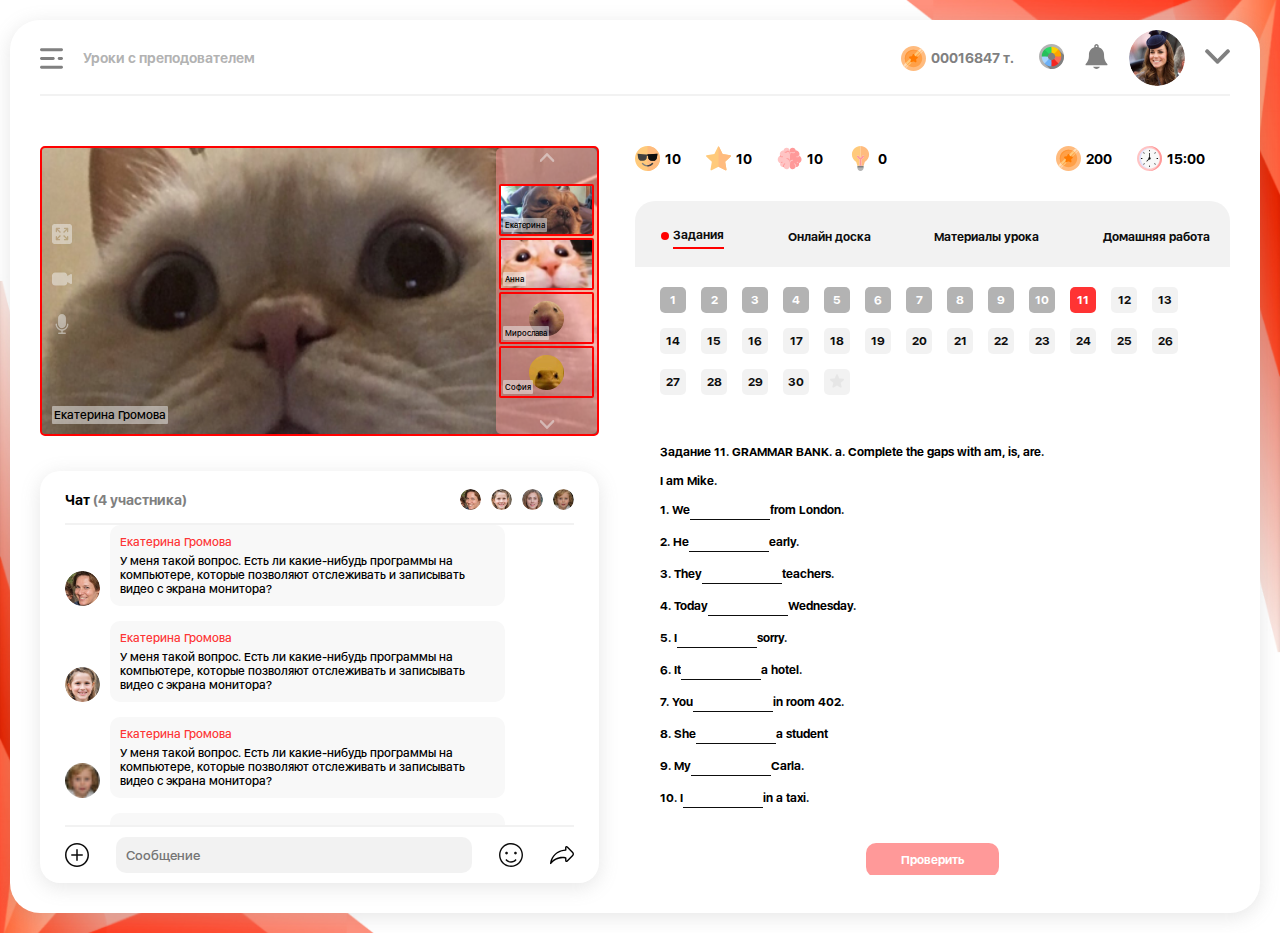
==== commit c1da6545: "Add files via upload" ====
--- a/index.html
+++ b/index.html
@@ -49,47 +49,6 @@
     		</defs>
     	</symbol>
     
-    	<symbol id="choose-theme" viewBox="0 0 25 25">
-    		<path
-    			d="M12.5 25C19.4036 25 25 19.4036 25 12.5C25 5.59644 19.4036 0 12.5 0C5.59644 0 0 5.59644 0 12.5C0 19.4036 5.59644 25 12.5 25Z"
-    			fill="#808080" fill-opacity="0.6" />
-    		<path
-    			d="M18.4234 6.55522L15.8434 9.13521L12.3031 5.59487L5.85728 12.0406L9.39761 15.581L6.55522 18.4233L5.58398 19.3946L11.1125 24.9231C11.5682 24.9735 12.0311 25.0002 12.5002 25.0002C19.4038 25.0002 25.0002 19.4038 25.0002 12.5002C25.0002 12.0311 24.9735 11.5682 24.9231 11.1125L19.3946 5.58398L18.4234 6.55522Z"
-    			fill="#808080" />
-    		<path
-    			d="M12.4991 8.85557L13.3349 5.74736L12.4991 2.73438C9.99985 2.73438 7.50059 3.68779 5.59375 5.59468L7.18833 8.52769L9.92686 9.92773C10.5857 9.2688 11.4947 8.8602 12.4991 8.85557Z"
-    			fill="#2BD765" />
-    		<path
-    			d="M9.90996 15.0889L7.25723 16.7995L5.59375 19.4051C7.50059 21.312 9.99985 22.2654 12.4991 22.2654L13.1281 19.0973L12.4991 16.1787C11.4859 16.174 10.5702 15.7579 9.90996 15.0889Z"
-    			fill="#6CB1F8" />
-    		<path
-    			d="M8.85513 12.517C8.85513 12.5112 8.85552 12.5055 8.85557 12.4998L6.0978 11.9512L2.73438 12.4998C2.73438 14.999 3.68779 17.4982 5.59468 19.4051L9.91094 15.0888C9.2583 14.4275 8.85513 13.5195 8.85513 12.517Z"
-    			fill="#A6D4FD" />
-    		<path
-    			d="M9.92773 9.92778L5.59468 5.59473C3.68779 7.50156 2.73438 10.0008 2.73438 12.5H8.85557C8.8602 11.4957 9.2688 10.5867 9.92773 9.92778Z"
-    			fill="#27BF5A" />
-    		<path
-    			d="M16.1796 12.4998C16.1796 12.5055 16.18 12.5112 16.18 12.517C16.18 13.5283 15.7701 14.4438 15.1074 15.1065L16.99 17.7416L19.406 19.4051C21.3129 17.4982 22.2663 14.999 22.2663 12.4998L19.2878 11.9512L16.1796 12.4998Z"
-    			fill="#FB6B56" />
-    		<path
-    			d="M15.1067 15.1064C14.444 15.7691 13.5285 16.1791 12.5172 16.1791C12.5115 16.1791 12.5058 16.1787 12.5 16.1786V22.2653C14.9993 22.2653 17.4985 21.3119 19.4053 19.405L15.1067 15.1064Z"
-    			fill="#F42520" />
-    		<path
-    			d="M12.5172 8.85513C13.5197 8.85513 14.4278 9.2583 15.0891 9.91089L17.6097 8.20596L19.4053 5.59463C17.4985 3.68779 14.9993 2.73438 12.5 2.73438V8.85557C12.5058 8.85552 12.5115 8.85513 12.5172 8.85513Z"
-    			fill="#FFCE00" />
-    		<path
-    			d="M16.1797 12.5H22.2664C22.2664 10.0008 21.313 7.50156 19.4061 5.59473L15.0898 9.91099C15.7589 10.5712 16.175 11.4869 16.1797 12.5Z"
-    			fill="#FFA300" />
-    	</symbol>
-    
-    	<symbol id="notifications" viewBox="0 0 23 25">
-    		<path d="M11.5 25C12.9986 25 14.2891 24.0948 14.8554 22.8027H8.14453C8.71079 24.0948 10.0014 25 11.5 25Z"
-    			fill="#808080" />
-    		<path
-    			d="M19.0684 12.1026V10.498C19.0684 7.08877 16.8023 4.19917 13.6973 3.25537V2.19727C13.6973 0.985693 12.7116 0 11.5001 0C10.2885 0 9.30279 0.985693 9.30279 2.19727V3.25537C6.19781 4.19917 3.9317 7.08872 3.9317 10.498V12.1026C3.9317 15.0974 2.79019 17.937 0.717489 20.0985C0.514364 20.3104 0.457284 20.6229 0.57242 20.8928C0.687557 21.1627 0.952694 21.3379 1.24615 21.3379H21.754C22.0474 21.3379 22.3125 21.1627 22.4276 20.8928C22.5428 20.6229 22.4857 20.3104 22.2826 20.0985C20.2099 17.937 19.0684 15.0973 19.0684 12.1026ZM12.2325 2.96523C11.9914 2.94199 11.7471 2.92969 11.5001 2.92969C11.253 2.92969 11.0087 2.94199 10.7676 2.96523V2.19727C10.7676 1.79341 11.0962 1.46484 11.5001 1.46484C11.9039 1.46484 12.2325 1.79341 12.2325 2.19727V2.96523Z"
-    			fill="#808080" />
-    	</symbol>
-    
     	<symbol id="arrow-down" viewBox="0 0 20 12">
     		<path
     			d="M10.0042 7.9267L2.52195 0.444753C2.31642 0.238736 2.04163 0.125404 1.74862 0.125404C1.45545 0.125404 1.18081 0.238736 0.974959 0.444753L0.319674 1.10036C0.113496 1.30605 -2.69979e-07 1.58101 -2.62294e-07 1.87402C-2.54609e-07 2.16703 0.113496 2.44166 0.319675 2.64752L9.22797 11.556C9.43447 11.7626 9.71041 11.8758 10.0037 11.875C10.2984 11.8758 10.574 11.7628 10.7806 11.556L19.6803 2.65581C19.8865 2.44995 20 2.17532 20 1.88215C20 1.58914 19.8865 1.31451 19.6803 1.10849L19.025 0.453044C18.5985 0.0265404 17.9042 0.0265404 17.4779 0.453045L10.0042 7.9267Z" />
@@ -469,150 +428,290 @@
     	</symbol>
     
     	<symbol id="work" viewBox="0 0 26 26">
-    <path
-    	d="M18.0834 4.46875H7.92969C7.64927 4.46875 7.42188 4.6961 7.42188 4.97656V8.63281C7.42188 8.91328 7.64927 9.14062 7.92969 9.14062H18.0834C18.3638 9.14062 18.5912 8.91328 18.5912 8.63281V4.97656C18.5912 4.6961 18.3638 4.46875 18.0834 4.46875ZM17.5756 8.125H8.4375V5.48438H17.5756V8.125Z"
-    	fill="#0D0D0D" />
-    <path
-    	d="M7.92969 11.9844H18.0834C18.3638 11.9844 18.5912 11.757 18.5912 11.4766C18.5912 11.1961 18.3638 10.9688 18.0834 10.9688H7.92969C7.64927 10.9688 7.42188 11.1961 7.42188 11.4766C7.42188 11.757 7.64922 11.9844 7.92969 11.9844Z"
-    	fill="#0D0D0D" />
-    <path
-    	d="M18.0837 13.8125H18.0781C17.7977 13.8125 17.5703 14.0399 17.5703 14.3203C17.5703 14.6007 17.7977 14.8281 18.0781 14.8281H18.0837C18.3641 14.8281 18.5915 14.6007 18.5915 14.3203C18.5915 14.0399 18.3641 13.8125 18.0837 13.8125Z"
-    	fill="#0D0D0D" />
-    <path
-    	d="M16.0547 13.8125H7.92969C7.64927 13.8125 7.42188 14.0399 7.42188 14.3203C7.42188 14.6007 7.64927 14.8281 7.92969 14.8281H16.0547C16.3351 14.8281 16.5625 14.6007 16.5625 14.3203C16.5625 14.0399 16.3351 13.8125 16.0547 13.8125Z"
-    	fill="#0D0D0D" />
-    <path
-    	d="M25.934 17.8284C25.9341 17.8284 25.9342 17.8283 25.9343 17.8283L22.6373 11.9951C22.5472 11.8357 22.3783 11.7372 22.1952 11.7372H21.4297V3.55469C21.4297 2.71466 20.7463 2.03125 19.9063 2.03125H19.8047V1.52344C19.8047 0.683414 19.1213 0 18.2812 0H7.71875C6.87873 0 6.19531 0.683414 6.19531 1.52344V2.03125H6.0937C5.25368 2.03125 4.57026 2.71466 4.57026 3.55469V11.7371H3.81809C3.63528 11.7371 3.46663 11.8353 3.37645 11.9943L0.066168 17.8275C0.0662695 17.8275 0.0663711 17.8275 0.0664727 17.8276C0.024375 17.9016 0 17.9869 0 18.0781V25.4922C0 25.7726 0.227398 26 0.507812 26H2.83527C3.11568 26 3.34308 25.7726 3.34308 25.4922C3.34308 25.2118 3.11568 24.9844 2.83527 24.9844H1.01562V18.5859H9.22528H10.9801C11.2074 19.4893 12.0265 20.1602 12.9995 20.1602C13.9725 20.1602 14.7916 19.4893 15.0189 18.5859H17.993H24.9844V24.9844H6.89777C6.61735 24.9844 6.38996 25.2118 6.38996 25.4922C6.38996 25.7726 6.61735 26 6.89777 26H25.4922C25.7726 26 26 25.7726 26 25.4922V18.0781C26 17.9873 25.9758 17.9022 25.934 17.8284ZM7.21094 1.52344C7.21094 1.24343 7.43874 1.01562 7.71875 1.01562H18.2812C18.5613 1.01562 18.7891 1.24343 18.7891 1.52344V2.03125H7.21094V1.52344ZM4.11379 12.7527H4.57026V17.5703H1.37988L4.11379 12.7527ZM14.5737 17.5703C14.2932 17.5703 14.0658 17.7977 14.0658 18.0781C14.0658 18.6661 13.5874 19.1445 12.9994 19.1445C12.4114 19.1445 11.933 18.6661 11.933 18.0781C11.933 17.7977 11.7056 17.5703 11.4252 17.5703H9.22528H5.58589V3.55469C5.58589 3.27468 5.81369 3.04688 6.0937 3.04688H19.9063C20.1863 3.04688 20.4141 3.27468 20.4141 3.55469V17.5703H17.993H14.5737ZM21.4297 17.5703V12.7527H21.8989L24.6218 17.5703H21.4297Z"
-    	fill="#0D0D0D" />
-    <path
-    	d="M8.78516 20.5244C8.50474 20.5244 8.27734 20.7518 8.27734 21.0322V22.5387C8.27734 22.8191 8.50474 23.0465 8.78516 23.0465H17.2159C17.4963 23.0465 17.7237 22.8191 17.7237 22.5387V21.0322C17.7237 20.7518 17.4963 20.5244 17.2159 20.5244C16.9355 20.5244 16.7081 20.7518 16.7081 21.0322V22.0309H9.29297V21.0322C9.29297 20.7518 9.06562 20.5244 8.78516 20.5244Z"
-    	fill="#0D0D0D" />
-    <path
-    	d="M4.86719 24.9844C4.73363 24.9844 4.60262 25.0387 4.50816 25.1332C4.41371 25.2277 4.35938 25.3586 4.35938 25.4922C4.35938 25.6257 4.41366 25.7568 4.50816 25.8512C4.60262 25.9456 4.73363 26 4.86719 26C5.00125 26 5.13176 25.9457 5.22616 25.8512C5.32112 25.7568 5.375 25.6257 5.375 25.4922C5.375 25.3586 5.32112 25.2276 5.22616 25.1332C5.13176 25.0387 5.00074 24.9844 4.86719 24.9844Z"
-    	fill="#0D0D0D" />
+    		<path
+    			d="M18.0834 4.46875H7.92969C7.64927 4.46875 7.42188 4.6961 7.42188 4.97656V8.63281C7.42188 8.91328 7.64927 9.14062 7.92969 9.14062H18.0834C18.3638 9.14062 18.5912 8.91328 18.5912 8.63281V4.97656C18.5912 4.6961 18.3638 4.46875 18.0834 4.46875ZM17.5756 8.125H8.4375V5.48438H17.5756V8.125Z"
+    			fill="#0D0D0D" />
+    		<path
+    			d="M7.92969 11.9844H18.0834C18.3638 11.9844 18.5912 11.757 18.5912 11.4766C18.5912 11.1961 18.3638 10.9688 18.0834 10.9688H7.92969C7.64927 10.9688 7.42188 11.1961 7.42188 11.4766C7.42188 11.757 7.64922 11.9844 7.92969 11.9844Z"
+    			fill="#0D0D0D" />
+    		<path
+    			d="M18.0837 13.8125H18.0781C17.7977 13.8125 17.5703 14.0399 17.5703 14.3203C17.5703 14.6007 17.7977 14.8281 18.0781 14.8281H18.0837C18.3641 14.8281 18.5915 14.6007 18.5915 14.3203C18.5915 14.0399 18.3641 13.8125 18.0837 13.8125Z"
+    			fill="#0D0D0D" />
+    		<path
+    			d="M16.0547 13.8125H7.92969C7.64927 13.8125 7.42188 14.0399 7.42188 14.3203C7.42188 14.6007 7.64927 14.8281 7.92969 14.8281H16.0547C16.3351 14.8281 16.5625 14.6007 16.5625 14.3203C16.5625 14.0399 16.3351 13.8125 16.0547 13.8125Z"
+    			fill="#0D0D0D" />
+    		<path
+    			d="M25.934 17.8284C25.9341 17.8284 25.9342 17.8283 25.9343 17.8283L22.6373 11.9951C22.5472 11.8357 22.3783 11.7372 22.1952 11.7372H21.4297V3.55469C21.4297 2.71466 20.7463 2.03125 19.9063 2.03125H19.8047V1.52344C19.8047 0.683414 19.1213 0 18.2812 0H7.71875C6.87873 0 6.19531 0.683414 6.19531 1.52344V2.03125H6.0937C5.25368 2.03125 4.57026 2.71466 4.57026 3.55469V11.7371H3.81809C3.63528 11.7371 3.46663 11.8353 3.37645 11.9943L0.066168 17.8275C0.0662695 17.8275 0.0663711 17.8275 0.0664727 17.8276C0.024375 17.9016 0 17.9869 0 18.0781V25.4922C0 25.7726 0.227398 26 0.507812 26H2.83527C3.11568 26 3.34308 25.7726 3.34308 25.4922C3.34308 25.2118 3.11568 24.9844 2.83527 24.9844H1.01562V18.5859H9.22528H10.9801C11.2074 19.4893 12.0265 20.1602 12.9995 20.1602C13.9725 20.1602 14.7916 19.4893 15.0189 18.5859H17.993H24.9844V24.9844H6.89777C6.61735 24.9844 6.38996 25.2118 6.38996 25.4922C6.38996 25.7726 6.61735 26 6.89777 26H25.4922C25.7726 26 26 25.7726 26 25.4922V18.0781C26 17.9873 25.9758 17.9022 25.934 17.8284ZM7.21094 1.52344C7.21094 1.24343 7.43874 1.01562 7.71875 1.01562H18.2812C18.5613 1.01562 18.7891 1.24343 18.7891 1.52344V2.03125H7.21094V1.52344ZM4.11379 12.7527H4.57026V17.5703H1.37988L4.11379 12.7527ZM14.5737 17.5703C14.2932 17.5703 14.0658 17.7977 14.0658 18.0781C14.0658 18.6661 13.5874 19.1445 12.9994 19.1445C12.4114 19.1445 11.933 18.6661 11.933 18.0781C11.933 17.7977 11.7056 17.5703 11.4252 17.5703H9.22528H5.58589V3.55469C5.58589 3.27468 5.81369 3.04688 6.0937 3.04688H19.9063C20.1863 3.04688 20.4141 3.27468 20.4141 3.55469V17.5703H17.993H14.5737ZM21.4297 17.5703V12.7527H21.8989L24.6218 17.5703H21.4297Z"
+    			fill="#0D0D0D" />
+    		<path
+    			d="M8.78516 20.5244C8.50474 20.5244 8.27734 20.7518 8.27734 21.0322V22.5387C8.27734 22.8191 8.50474 23.0465 8.78516 23.0465H17.2159C17.4963 23.0465 17.7237 22.8191 17.7237 22.5387V21.0322C17.7237 20.7518 17.4963 20.5244 17.2159 20.5244C16.9355 20.5244 16.7081 20.7518 16.7081 21.0322V22.0309H9.29297V21.0322C9.29297 20.7518 9.06562 20.5244 8.78516 20.5244Z"
+    			fill="#0D0D0D" />
+    		<path
+    			d="M4.86719 24.9844C4.73363 24.9844 4.60262 25.0387 4.50816 25.1332C4.41371 25.2277 4.35938 25.3586 4.35938 25.4922C4.35938 25.6257 4.41366 25.7568 4.50816 25.8512C4.60262 25.9456 4.73363 26 4.86719 26C5.00125 26 5.13176 25.9457 5.22616 25.8512C5.32112 25.7568 5.375 25.6257 5.375 25.4922C5.375 25.3586 5.32112 25.2276 5.22616 25.1332C5.13176 25.0387 5.00074 24.9844 4.86719 24.9844Z"
+    			fill="#0D0D0D" />
     	</symbol>
     
     	<symbol id="exam" viewBox="0 0 27 27">
-    <path
-    	d="M8.85418 25.999C9.13393 25.999 9.3607 25.7717 9.3607 25.4912C9.3607 25.2108 9.13393 24.9834 8.85418 24.9834C8.57443 24.9834 8.34766 25.2108 8.34766 25.4912C8.34766 25.7717 8.57443 25.999 8.85418 25.999Z"
-    	fill="#0D0D0D" />
-    <path
-    	d="M15.6786 0H2.03005C0.91068 0 0 0.912996 0 2.03521V23.9647C0 25.087 0.91068 25.9999 2.03005 25.9999H6.57939C6.8597 25.9999 7.08693 25.7721 7.08693 25.4911C7.08693 25.2101 6.8597 24.9823 6.57939 24.9823H2.03005C1.47039 24.9823 1.01502 24.5258 1.01502 23.9647V2.03521C1.01502 1.47413 1.47039 1.01761 2.03005 1.01761H15.6786C16.2383 1.01761 16.6937 1.47413 16.6937 2.03521V23.9647C16.6937 24.5258 16.2383 24.9823 15.6786 24.9823H11.1293C10.849 24.9823 10.6218 25.2101 10.6218 25.4912C10.6218 25.7722 10.849 26 11.1293 26H15.6786C16.798 26 17.7087 25.087 17.7087 23.9648V2.03521C17.7087 0.912996 16.798 0 15.6786 0V0Z"
-    	fill="#0D0D0D" />
-    <path
-    	d="M8.85309 10.8125H3.05051C2.77019 10.8125 2.54297 11.0403 2.54297 11.3213C2.54297 11.6024 2.77019 11.8302 3.05051 11.8302H8.85309C9.1334 11.8302 9.36063 11.6024 9.36063 11.3213C9.36063 11.0403 9.1334 10.8125 8.85309 10.8125Z"
-    	fill="#0D0D0D" />
-    <path
-    	d="M8.85309 8.77734H3.05051C2.77019 8.77734 2.54297 9.00515 2.54297 9.28617C2.54297 9.5672 2.77019 9.795 3.05051 9.795H8.85309C9.1334 9.795 9.36063 9.5672 9.36063 9.28617C9.36063 9.0051 9.1334 8.77734 8.85309 8.77734Z"
-    	fill="#0D0D0D" />
-    <path
-    	d="M8.85309 12.8467H3.05051C2.77019 12.8467 2.54297 13.0745 2.54297 13.3555C2.54297 13.6365 2.77019 13.8643 3.05051 13.8643H8.85309C9.1334 13.8643 9.36063 13.6365 9.36063 13.3555C9.36063 13.0745 9.1334 12.8467 8.85309 12.8467Z"
-    	fill="#0D0D0D" />
-    <path
-    	d="M8.85309 14.8828H3.05051C2.77019 14.8828 2.54297 15.1106 2.54297 15.3916C2.54297 15.6727 2.77019 15.9005 3.05051 15.9005H8.85309C9.1334 15.9005 9.36063 15.6727 9.36063 15.3916C9.36063 15.1106 9.1334 14.8828 8.85309 14.8828Z"
-    	fill="#0D0D0D" />
-    <path
-    	d="M8.85309 16.918H3.05051C2.77019 16.918 2.54297 17.1458 2.54297 17.4268C2.54297 17.7078 2.77019 17.9356 3.05051 17.9356H8.85309C9.1334 17.9356 9.36063 17.7078 9.36063 17.4268C9.36063 17.1458 9.1334 16.918 8.85309 16.918Z"
-    	fill="#0D0D0D" />
-    <path
-    	d="M8.85309 18.9531H3.05051C2.77019 18.9531 2.54297 19.1809 2.54297 19.462C2.54297 19.743 2.77019 19.9708 3.05051 19.9708H8.85309C9.1334 19.9708 9.36063 19.743 9.36063 19.462C9.36063 19.1809 9.1334 18.9531 8.85309 18.9531Z"
-    	fill="#0D0D0D" />
-    <path
-    	d="M8.85309 20.9883H3.05051C2.77019 20.9883 2.54297 21.2161 2.54297 21.4971C2.54297 21.7781 2.77019 22.0059 3.05051 22.0059H8.85309C9.1334 22.0059 9.36063 21.7781 9.36063 21.4971C9.36063 21.2161 9.1334 20.9883 8.85309 20.9883Z"
-    	fill="#0D0D0D" />
-    <path
-    	d="M14.4348 10.7643L12.1627 13.3505C11.8124 12.8901 11.4333 12.3996 11.3351 12.3012C11.1369 12.1026 10.8156 12.1026 10.6174 12.3013C10.4203 12.4989 10.4192 12.8187 10.6142 13.0176C10.7077 13.1192 11.2531 13.8294 11.7286 14.4602C11.9192 14.7131 12.3054 14.7276 12.5144 14.4898L15.1965 11.437C15.3818 11.2261 15.3614 10.9046 15.1511 10.7188C14.9407 10.5331 14.6201 10.5534 14.4348 10.7643Z"
-    	fill="#0D0D0D" />
-    <path
-    	d="M12.1145 20.1902C12.2657 20.1956 12.4144 20.1319 12.5144 20.0181L15.1965 16.9653C15.3818 16.7544 15.3614 16.4329 15.1511 16.2471C14.9407 16.0614 14.6201 16.0818 14.4348 16.2926L12.1627 18.8788C11.8124 18.4184 11.4333 17.9279 11.3351 17.8295C11.1369 17.6308 10.8156 17.6308 10.6174 17.8295C10.4203 18.0271 10.4192 18.3469 10.6142 18.5458C10.7076 18.6473 11.253 19.3576 11.7286 19.9885C11.8206 20.1104 11.9622 20.1845 12.1145 20.1902Z"
-    	fill="#0D0D0D" />
-    <path
-    	d="M15.5833 4.75892C15.4458 3.9161 14.9891 3.17744 14.2974 2.67897C13.6057 2.1805 12.7618 1.98195 11.9211 2.11987C11.0804 2.25774 10.3436 2.71558 9.84639 3.4091C9.34919 4.10257 9.15113 4.94869 9.28871 5.79145C9.42623 6.63427 9.88291 7.37293 10.5747 7.8714C11.123 8.26658 11.767 8.47321 12.4293 8.47321C12.6023 8.47321 12.7768 8.45909 12.951 8.4305C14.6864 8.14587 15.8673 6.49878 15.5833 4.75892ZM14.5816 4.92325C14.6529 5.36032 14.5883 5.78856 14.4195 6.16515L12.6768 3.10822C13.0441 3.1487 13.3967 3.28322 13.7049 3.50528C14.1765 3.84506 14.4878 4.34866 14.5816 4.92325ZM12.3083 4.51258L12.7991 5.37357L12.1064 5.48722L12.3083 4.51258ZM10.2904 5.62712C10.1966 5.05253 10.3316 4.47576 10.6706 4.00299C10.8931 3.69261 11.1863 3.45201 11.5235 3.29637L10.8132 6.72598C10.54 6.42002 10.3581 6.04231 10.2904 5.62712ZM12.787 7.4263C12.4245 7.48582 12.0612 7.45322 11.7237 7.33545L11.8854 6.55459L13.3367 6.31653L13.7377 7.01995C13.4665 7.22404 13.1442 7.3677 12.787 7.4263Z"
-    	fill="#0D0D0D" />
-    <path
-    	d="M6.33248 3.92586H3.05051C2.7702 3.92586 2.54297 3.69805 2.54297 3.41703C2.54297 3.13601 2.7702 2.9082 3.05051 2.9082H6.33248C6.61279 2.9082 6.84002 3.13601 6.84002 3.41703C6.84002 3.69805 6.61279 3.92586 6.33248 3.92586Z"
-    	fill="#0D0D0D" />
-    <path
-    	d="M6.33248 5.96102H3.05051C2.7702 5.96102 2.54297 5.73321 2.54297 5.45219C2.54297 5.17116 2.7702 4.94336 3.05051 4.94336H6.33248C6.61279 4.94336 6.84002 5.17116 6.84002 5.45219C6.84002 5.73321 6.61279 5.96102 6.33248 5.96102Z"
-    	fill="#0D0D0D" />
-    <path
-    	d="M20.1978 5.51539C20.1978 5.23877 20.422 5.01457 20.6986 5.01457H20.7135V4.25963C20.7135 3.44659 21.3749 2.78516 22.1879 2.78516H22.2707C23.0837 2.78516 23.7452 3.44659 23.7452 4.25963V5.01457H23.8299C25.0265 5.01457 26 5.98803 26 7.18471V13.3352C26 13.6118 25.7758 13.836 25.4992 13.836C25.2228 13.836 24.9984 13.6118 24.9984 13.3352V7.18471C24.9984 6.6925 24.6924 6.27072 24.2608 6.09876V15.0784C24.2608 15.986 24.2327 18.0428 24.1798 19.5445C24.1474 20.4679 24.0208 21.3889 23.8042 22.2818C23.8017 22.2924 23.7984 22.3027 23.7952 22.3131C23.7946 22.315 23.7943 22.317 23.7937 22.319L23.7923 22.3231L22.7054 25.6556C22.6381 25.8618 22.446 26.0011 22.2292 26.0011C22.0124 26.0011 21.8203 25.8616 21.7532 25.6556L20.6649 22.319C20.6642 22.3168 20.6638 22.3147 20.6632 22.3127C20.66 22.3023 20.6569 22.2922 20.6544 22.2818C20.4376 21.3887 20.3112 20.4679 20.2788 19.5445C20.2259 18.0428 20.1978 15.986 20.1978 15.0784V12.5832C20.1978 12.3065 20.422 12.0823 20.6986 12.0823C20.975 12.0823 21.1992 12.3065 21.1992 12.5832V14.5778H23.2594V6.01601H21.1992V7.88781C21.1992 8.16424 20.975 8.38843 20.6986 8.38843C20.422 8.38843 20.1978 8.16424 20.1978 7.88781V5.51539ZM22.2294 23.8856L22.6275 22.6644H21.8311L22.2294 23.8856ZM21.2014 15.5793C21.2086 16.6048 21.2356 18.2528 21.2798 19.5093C21.3052 20.2337 21.3931 20.9564 21.5412 21.663H22.9174C23.0655 20.9564 23.1534 20.2337 23.1788 19.5093C23.2232 18.2528 23.25 16.6048 23.2572 15.5795H21.2014V15.5793ZM22.7437 5.01457V4.25963C22.7437 3.99885 22.5316 3.78659 22.2707 3.78659H22.1879C21.9271 3.78659 21.7151 3.99885 21.7151 4.25963V5.01457H22.7437Z"
-    	fill="#0D0D0D" />
-    <path
-    	d="M20.282 9.89302C20.4001 9.71715 20.6229 9.63244 20.828 9.68761C21.0279 9.74161 21.1756 9.9163 21.1967 10.1221C21.2181 10.3297 21.1007 10.5351 20.9125 10.6235C20.7284 10.71 20.505 10.6761 20.3561 10.5368C20.1796 10.3715 20.1476 10.0941 20.282 9.89302Z"
-    	fill="#0D0D0D" />
+    		<path
+    			d="M8.85418 25.999C9.13393 25.999 9.3607 25.7717 9.3607 25.4912C9.3607 25.2108 9.13393 24.9834 8.85418 24.9834C8.57443 24.9834 8.34766 25.2108 8.34766 25.4912C8.34766 25.7717 8.57443 25.999 8.85418 25.999Z"
+    			fill="#0D0D0D" />
+    		<path
+    			d="M15.6786 0H2.03005C0.91068 0 0 0.912996 0 2.03521V23.9647C0 25.087 0.91068 25.9999 2.03005 25.9999H6.57939C6.8597 25.9999 7.08693 25.7721 7.08693 25.4911C7.08693 25.2101 6.8597 24.9823 6.57939 24.9823H2.03005C1.47039 24.9823 1.01502 24.5258 1.01502 23.9647V2.03521C1.01502 1.47413 1.47039 1.01761 2.03005 1.01761H15.6786C16.2383 1.01761 16.6937 1.47413 16.6937 2.03521V23.9647C16.6937 24.5258 16.2383 24.9823 15.6786 24.9823H11.1293C10.849 24.9823 10.6218 25.2101 10.6218 25.4912C10.6218 25.7722 10.849 26 11.1293 26H15.6786C16.798 26 17.7087 25.087 17.7087 23.9648V2.03521C17.7087 0.912996 16.798 0 15.6786 0V0Z"
+    			fill="#0D0D0D" />
+    		<path
+    			d="M8.85309 10.8125H3.05051C2.77019 10.8125 2.54297 11.0403 2.54297 11.3213C2.54297 11.6024 2.77019 11.8302 3.05051 11.8302H8.85309C9.1334 11.8302 9.36063 11.6024 9.36063 11.3213C9.36063 11.0403 9.1334 10.8125 8.85309 10.8125Z"
+    			fill="#0D0D0D" />
+    		<path
+    			d="M8.85309 8.77734H3.05051C2.77019 8.77734 2.54297 9.00515 2.54297 9.28617C2.54297 9.5672 2.77019 9.795 3.05051 9.795H8.85309C9.1334 9.795 9.36063 9.5672 9.36063 9.28617C9.36063 9.0051 9.1334 8.77734 8.85309 8.77734Z"
+    			fill="#0D0D0D" />
+    		<path
+    			d="M8.85309 12.8467H3.05051C2.77019 12.8467 2.54297 13.0745 2.54297 13.3555C2.54297 13.6365 2.77019 13.8643 3.05051 13.8643H8.85309C9.1334 13.8643 9.36063 13.6365 9.36063 13.3555C9.36063 13.0745 9.1334 12.8467 8.85309 12.8467Z"
+    			fill="#0D0D0D" />
+    		<path
+    			d="M8.85309 14.8828H3.05051C2.77019 14.8828 2.54297 15.1106 2.54297 15.3916C2.54297 15.6727 2.77019 15.9005 3.05051 15.9005H8.85309C9.1334 15.9005 9.36063 15.6727 9.36063 15.3916C9.36063 15.1106 9.1334 14.8828 8.85309 14.8828Z"
+    			fill="#0D0D0D" />
+    		<path
+    			d="M8.85309 16.918H3.05051C2.77019 16.918 2.54297 17.1458 2.54297 17.4268C2.54297 17.7078 2.77019 17.9356 3.05051 17.9356H8.85309C9.1334 17.9356 9.36063 17.7078 9.36063 17.4268C9.36063 17.1458 9.1334 16.918 8.85309 16.918Z"
+    			fill="#0D0D0D" />
+    		<path
+    			d="M8.85309 18.9531H3.05051C2.77019 18.9531 2.54297 19.1809 2.54297 19.462C2.54297 19.743 2.77019 19.9708 3.05051 19.9708H8.85309C9.1334 19.9708 9.36063 19.743 9.36063 19.462C9.36063 19.1809 9.1334 18.9531 8.85309 18.9531Z"
+    			fill="#0D0D0D" />
+    		<path
+    			d="M8.85309 20.9883H3.05051C2.77019 20.9883 2.54297 21.2161 2.54297 21.4971C2.54297 21.7781 2.77019 22.0059 3.05051 22.0059H8.85309C9.1334 22.0059 9.36063 21.7781 9.36063 21.4971C9.36063 21.2161 9.1334 20.9883 8.85309 20.9883Z"
+    			fill="#0D0D0D" />
+    		<path
+    			d="M14.4348 10.7643L12.1627 13.3505C11.8124 12.8901 11.4333 12.3996 11.3351 12.3012C11.1369 12.1026 10.8156 12.1026 10.6174 12.3013C10.4203 12.4989 10.4192 12.8187 10.6142 13.0176C10.7077 13.1192 11.2531 13.8294 11.7286 14.4602C11.9192 14.7131 12.3054 14.7276 12.5144 14.4898L15.1965 11.437C15.3818 11.2261 15.3614 10.9046 15.1511 10.7188C14.9407 10.5331 14.6201 10.5534 14.4348 10.7643Z"
+    			fill="#0D0D0D" />
+    		<path
+    			d="M12.1145 20.1902C12.2657 20.1956 12.4144 20.1319 12.5144 20.0181L15.1965 16.9653C15.3818 16.7544 15.3614 16.4329 15.1511 16.2471C14.9407 16.0614 14.6201 16.0818 14.4348 16.2926L12.1627 18.8788C11.8124 18.4184 11.4333 17.9279 11.3351 17.8295C11.1369 17.6308 10.8156 17.6308 10.6174 17.8295C10.4203 18.0271 10.4192 18.3469 10.6142 18.5458C10.7076 18.6473 11.253 19.3576 11.7286 19.9885C11.8206 20.1104 11.9622 20.1845 12.1145 20.1902Z"
+    			fill="#0D0D0D" />
+    		<path
+    			d="M15.5833 4.75892C15.4458 3.9161 14.9891 3.17744 14.2974 2.67897C13.6057 2.1805 12.7618 1.98195 11.9211 2.11987C11.0804 2.25774 10.3436 2.71558 9.84639 3.4091C9.34919 4.10257 9.15113 4.94869 9.28871 5.79145C9.42623 6.63427 9.88291 7.37293 10.5747 7.8714C11.123 8.26658 11.767 8.47321 12.4293 8.47321C12.6023 8.47321 12.7768 8.45909 12.951 8.4305C14.6864 8.14587 15.8673 6.49878 15.5833 4.75892ZM14.5816 4.92325C14.6529 5.36032 14.5883 5.78856 14.4195 6.16515L12.6768 3.10822C13.0441 3.1487 13.3967 3.28322 13.7049 3.50528C14.1765 3.84506 14.4878 4.34866 14.5816 4.92325ZM12.3083 4.51258L12.7991 5.37357L12.1064 5.48722L12.3083 4.51258ZM10.2904 5.62712C10.1966 5.05253 10.3316 4.47576 10.6706 4.00299C10.8931 3.69261 11.1863 3.45201 11.5235 3.29637L10.8132 6.72598C10.54 6.42002 10.3581 6.04231 10.2904 5.62712ZM12.787 7.4263C12.4245 7.48582 12.0612 7.45322 11.7237 7.33545L11.8854 6.55459L13.3367 6.31653L13.7377 7.01995C13.4665 7.22404 13.1442 7.3677 12.787 7.4263Z"
+    			fill="#0D0D0D" />
+    		<path
+    			d="M6.33248 3.92586H3.05051C2.7702 3.92586 2.54297 3.69805 2.54297 3.41703C2.54297 3.13601 2.7702 2.9082 3.05051 2.9082H6.33248C6.61279 2.9082 6.84002 3.13601 6.84002 3.41703C6.84002 3.69805 6.61279 3.92586 6.33248 3.92586Z"
+    			fill="#0D0D0D" />
+    		<path
+    			d="M6.33248 5.96102H3.05051C2.7702 5.96102 2.54297 5.73321 2.54297 5.45219C2.54297 5.17116 2.7702 4.94336 3.05051 4.94336H6.33248C6.61279 4.94336 6.84002 5.17116 6.84002 5.45219C6.84002 5.73321 6.61279 5.96102 6.33248 5.96102Z"
+    			fill="#0D0D0D" />
+    		<path
+    			d="M20.1978 5.51539C20.1978 5.23877 20.422 5.01457 20.6986 5.01457H20.7135V4.25963C20.7135 3.44659 21.3749 2.78516 22.1879 2.78516H22.2707C23.0837 2.78516 23.7452 3.44659 23.7452 4.25963V5.01457H23.8299C25.0265 5.01457 26 5.98803 26 7.18471V13.3352C26 13.6118 25.7758 13.836 25.4992 13.836C25.2228 13.836 24.9984 13.6118 24.9984 13.3352V7.18471C24.9984 6.6925 24.6924 6.27072 24.2608 6.09876V15.0784C24.2608 15.986 24.2327 18.0428 24.1798 19.5445C24.1474 20.4679 24.0208 21.3889 23.8042 22.2818C23.8017 22.2924 23.7984 22.3027 23.7952 22.3131C23.7946 22.315 23.7943 22.317 23.7937 22.319L23.7923 22.3231L22.7054 25.6556C22.6381 25.8618 22.446 26.0011 22.2292 26.0011C22.0124 26.0011 21.8203 25.8616 21.7532 25.6556L20.6649 22.319C20.6642 22.3168 20.6638 22.3147 20.6632 22.3127C20.66 22.3023 20.6569 22.2922 20.6544 22.2818C20.4376 21.3887 20.3112 20.4679 20.2788 19.5445C20.2259 18.0428 20.1978 15.986 20.1978 15.0784V12.5832C20.1978 12.3065 20.422 12.0823 20.6986 12.0823C20.975 12.0823 21.1992 12.3065 21.1992 12.5832V14.5778H23.2594V6.01601H21.1992V7.88781C21.1992 8.16424 20.975 8.38843 20.6986 8.38843C20.422 8.38843 20.1978 8.16424 20.1978 7.88781V5.51539ZM22.2294 23.8856L22.6275 22.6644H21.8311L22.2294 23.8856ZM21.2014 15.5793C21.2086 16.6048 21.2356 18.2528 21.2798 19.5093C21.3052 20.2337 21.3931 20.9564 21.5412 21.663H22.9174C23.0655 20.9564 23.1534 20.2337 23.1788 19.5093C23.2232 18.2528 23.25 16.6048 23.2572 15.5795H21.2014V15.5793ZM22.7437 5.01457V4.25963C22.7437 3.99885 22.5316 3.78659 22.2707 3.78659H22.1879C21.9271 3.78659 21.7151 3.99885 21.7151 4.25963V5.01457H22.7437Z"
+    			fill="#0D0D0D" />
+    		<path
+    			d="M20.282 9.89302C20.4001 9.71715 20.6229 9.63244 20.828 9.68761C21.0279 9.74161 21.1756 9.9163 21.1967 10.1221C21.2181 10.3297 21.1007 10.5351 20.9125 10.6235C20.7284 10.71 20.505 10.6761 20.3561 10.5368C20.1796 10.3715 20.1476 10.0941 20.282 9.89302Z"
+    			fill="#0D0D0D" />
     	</symbol>
     
     	<symbol id="suitcase" viewBox="0 0 30 27">
-    <path d="M3.53125 1.76562H8.82537V3.53033H3.53125V1.76562Z" fill="#F47090" />
-    <path d="M21.1797 1.76562H26.4738V3.53033H21.1797V1.76562Z" fill="#F47090" />
-    <path d="M15.0586 11.9219L18.4751 11.0395L18.9163 12.7478L15.4998 13.6302L15.0586 11.9219Z" fill="#F47090" />
-    <path
-    	d="M3.44218 5.29492C1.54412 5.29492 0 6.83904 0 8.7371V23.0293C0 24.9273 1.54412 26.4714 3.44218 26.4714H5.29412V5.29492H3.44218Z"
-    	fill="#F47090" />
-    <path
-    	d="M22.9449 5.29412H19.535L18.7078 1.57212C18.5023 0.646471 17.6963 0 16.7481 0H13.2592C12.311 0 11.5051 0.646471 11.2996 1.57206L10.4724 5.29412H7.0625V26.4706H22.9449V5.29412ZM19.7541 8.88912L21.0788 14.0148L14.2444 15.7809L12.9199 10.6552L19.7541 8.88912ZM13.0221 1.95476C13.047 1.84288 13.1445 1.76471 13.2591 1.76471H16.7481C16.8627 1.76471 16.9602 1.84288 16.9851 1.95482L17.7273 5.29412H12.2801L13.0221 1.95476ZM11.7684 22.9412C10.1466 22.9412 8.82721 21.6218 8.82721 20C8.82721 18.3782 10.1466 17.0588 11.7684 17.0588C13.3901 17.0588 14.7096 18.3782 14.7096 20C14.7096 21.6218 13.3901 22.9412 11.7684 22.9412Z"
-    	fill="#F47090" />
-    <path
-    	d="M11.7624 21.1762C12.4122 21.1762 12.9389 20.6495 12.9389 19.9997C12.9389 19.35 12.4122 18.8232 11.7624 18.8232C11.1127 18.8232 10.5859 19.35 10.5859 19.9997C10.5859 20.6495 11.1127 21.1762 11.7624 21.1762Z"
-    	fill="#F47090" />
-    <path
-    	d="M26.5551 5.29492H24.7031V26.4714H26.5551C28.4531 26.4714 29.9972 24.9273 29.9972 23.0292V8.7371C29.9972 6.83904 28.4531 5.29492 26.5551 5.29492Z"
-    	fill="#F47090" />
+    		<path d="M3.53125 1.76562H8.82537V3.53033H3.53125V1.76562Z" fill="#F47090" />
+    		<path d="M21.1797 1.76562H26.4738V3.53033H21.1797V1.76562Z" fill="#F47090" />
+    		<path d="M15.0586 11.9219L18.4751 11.0395L18.9163 12.7478L15.4998 13.6302L15.0586 11.9219Z" fill="#F47090" />
+    		<path
+    			d="M3.44218 5.29492C1.54412 5.29492 0 6.83904 0 8.7371V23.0293C0 24.9273 1.54412 26.4714 3.44218 26.4714H5.29412V5.29492H3.44218Z"
+    			fill="#F47090" />
+    		<path
+    			d="M22.9449 5.29412H19.535L18.7078 1.57212C18.5023 0.646471 17.6963 0 16.7481 0H13.2592C12.311 0 11.5051 0.646471 11.2996 1.57206L10.4724 5.29412H7.0625V26.4706H22.9449V5.29412ZM19.7541 8.88912L21.0788 14.0148L14.2444 15.7809L12.9199 10.6552L19.7541 8.88912ZM13.0221 1.95476C13.047 1.84288 13.1445 1.76471 13.2591 1.76471H16.7481C16.8627 1.76471 16.9602 1.84288 16.9851 1.95482L17.7273 5.29412H12.2801L13.0221 1.95476ZM11.7684 22.9412C10.1466 22.9412 8.82721 21.6218 8.82721 20C8.82721 18.3782 10.1466 17.0588 11.7684 17.0588C13.3901 17.0588 14.7096 18.3782 14.7096 20C14.7096 21.6218 13.3901 22.9412 11.7684 22.9412Z"
+    			fill="#F47090" />
+    		<path
+    			d="M11.7624 21.1762C12.4122 21.1762 12.9389 20.6495 12.9389 19.9997C12.9389 19.35 12.4122 18.8232 11.7624 18.8232C11.1127 18.8232 10.5859 19.35 10.5859 19.9997C10.5859 20.6495 11.1127 21.1762 11.7624 21.1762Z"
+    			fill="#F47090" />
+    		<path
+    			d="M26.5551 5.29492H24.7031V26.4714H26.5551C28.4531 26.4714 29.9972 24.9273 29.9972 23.0292V8.7371C29.9972 6.83904 28.4531 5.29492 26.5551 5.29492Z"
+    			fill="#F47090" />
     	</symbol>
     
     	<symbol id="camera" viewBox="0 0 30 24">
-    <path
-    	d="M27.8134 3.11863H19.8723L18.2688 0.424753C18.1119 0.161369 17.8281 0 17.5216 0H12.4782C12.1717 0 11.8878 0.161369 11.731 0.424753L10.1275 3.11863H7.52167V2.52489C7.52167 2.04469 7.13236 1.65537 6.65215 1.65537H3.43483C2.95453 1.65537 2.56531 2.04469 2.56531 2.52489V3.11863H2.18654C0.978855 3.11863 0 4.09758 0 5.30507V21.136C0 22.3436 0.978855 23.3225 2.18644 23.3225H27.8134C29.0209 23.3225 29.9999 22.3436 29.9999 21.136V5.30507C30 4.09758 29.0209 3.11863 27.8134 3.11863ZM14.9999 19.4442C11.5626 19.4442 8.77621 16.6578 8.77621 13.2204C8.77621 9.78327 11.5626 6.99675 14.9999 6.99675C18.4372 6.99675 21.2236 9.78327 21.2236 13.2204C21.2236 16.6578 18.4372 19.4442 14.9999 19.4442ZM26.4492 7.62642H23.7246C23.2444 7.62642 22.855 7.2371 22.855 6.7568C22.855 6.2765 23.2444 5.88718 23.7246 5.88718H26.4492C26.9296 5.88718 27.3188 6.2765 27.3188 6.7568C27.3188 7.2371 26.9295 7.62642 26.4492 7.62642Z"
-    	fill="#AB5B5B" />
-    <path
-    	d="M15.0002 17.5688C17.4015 17.5688 19.3481 15.6222 19.3481 13.2209C19.3481 10.8197 17.4015 8.87305 15.0002 8.87305C12.599 8.87305 10.6523 10.8197 10.6523 13.2209C10.6523 15.6222 12.599 17.5688 15.0002 17.5688Z"
-    	fill="#AB5B5B" />
+    		<path
+    			d="M27.8134 3.11863H19.8723L18.2688 0.424753C18.1119 0.161369 17.8281 0 17.5216 0H12.4782C12.1717 0 11.8878 0.161369 11.731 0.424753L10.1275 3.11863H7.52167V2.52489C7.52167 2.04469 7.13236 1.65537 6.65215 1.65537H3.43483C2.95453 1.65537 2.56531 2.04469 2.56531 2.52489V3.11863H2.18654C0.978855 3.11863 0 4.09758 0 5.30507V21.136C0 22.3436 0.978855 23.3225 2.18644 23.3225H27.8134C29.0209 23.3225 29.9999 22.3436 29.9999 21.136V5.30507C30 4.09758 29.0209 3.11863 27.8134 3.11863ZM14.9999 19.4442C11.5626 19.4442 8.77621 16.6578 8.77621 13.2204C8.77621 9.78327 11.5626 6.99675 14.9999 6.99675C18.4372 6.99675 21.2236 9.78327 21.2236 13.2204C21.2236 16.6578 18.4372 19.4442 14.9999 19.4442ZM26.4492 7.62642H23.7246C23.2444 7.62642 22.855 7.2371 22.855 6.7568C22.855 6.2765 23.2444 5.88718 23.7246 5.88718H26.4492C26.9296 5.88718 27.3188 6.2765 27.3188 6.7568C27.3188 7.2371 26.9295 7.62642 26.4492 7.62642Z"
+    			fill="#AB5B5B" />
+    		<path
+    			d="M15.0002 17.5688C17.4015 17.5688 19.3481 15.6222 19.3481 13.2209C19.3481 10.8197 17.4015 8.87305 15.0002 8.87305C12.599 8.87305 10.6523 10.8197 10.6523 13.2209C10.6523 15.6222 12.599 17.5688 15.0002 17.5688Z"
+    			fill="#AB5B5B" />
     	</symbol>
     
     	<symbol id="sprout" viewBox="0 0 26 26">
-    <path
-    	d="M25.4413 1.32505C25.3813 1.31631 23.9507 1.11334 22.1302 1.28371C19.6805 1.51309 17.6985 2.32182 16.3985 3.62266C13.6179 6.40553 13.9441 11.2372 14.0712 12.4153C13.9499 12.5451 13.6166 12.8296 13.2592 13.3553C12.8393 12.0324 11.9589 11.2682 11.908 11.2045C12.0314 10.0302 12.3479 5.18609 9.58115 2.41713C8.28118 1.11608 6.29922 0.307152 3.84944 0.0777771C2.02878 -0.0928451 0.598266 0.110277 0.538292 0.119011C0.315999 0.151358 0.141453 0.326093 0.109132 0.548512C0.100404 0.608585 -0.102455 2.04029 0.06788 3.86234C0.297124 6.31402 1.10541 8.29761 2.40538 9.5986C4.54108 11.736 8.24024 12.2403 11.1945 11.9268C11.2398 11.9933 12.4824 13.0091 12.4824 14.8995V19.5819C11.7166 19.1389 10.844 18.9006 9.94541 18.9006C7.93326 18.9006 6.04167 20.0787 5.20648 21.8087C4.56858 21.7615 3.92139 21.8408 3.31362 22.0435C1.69243 22.5841 0.429657 23.8581 0.0182054 25.3684C-0.0234015 25.5211 0.00851407 25.6845 0.104514 25.8102C0.200515 25.936 0.349589 26.0098 0.507746 26.0098H10.7065C10.9867 26.0098 11.2139 25.7824 11.2139 25.502C11.2139 25.2216 10.9867 24.9942 10.7065 24.9942H1.24967C1.71359 24.1002 2.59205 23.3546 3.63445 23.007C4.84937 22.6018 6.1877 22.8313 7.19849 23.6178C7.41972 23.7899 7.73852 23.7499 7.91048 23.5285C8.08248 23.3071 8.04255 22.988 7.82127 22.8159C7.35183 22.4507 6.81748 22.1756 6.25056 22.0035C6.97305 20.7513 8.41428 19.9161 9.94541 19.9161C11.4536 19.9161 12.7953 20.7442 13.498 22.0119C13.5741 22.1491 13.7094 22.2435 13.8643 22.2674C14.0193 22.2914 14.1767 22.2421 14.2906 22.1342C14.7633 21.6862 15.3826 21.4395 16.0342 21.4395C16.9814 21.4395 17.8429 21.9613 18.2826 22.8014C18.3891 23.0048 18.6187 23.1114 18.8426 23.0614C19.5174 22.9105 20.2062 22.8919 20.8898 23.0057C22.2982 23.2409 23.6519 24.0021 24.5047 24.9941H15.2731C14.9929 24.9941 14.7657 25.2215 14.7657 25.5019C14.7657 25.7823 14.9929 26.0097 15.2731 26.0097H25.4719C25.6506 26.0097 25.8163 25.9155 25.9077 25.7618C25.9993 25.6081 26.0032 25.4176 25.9181 25.2603C25.0358 23.6279 23.1275 22.3497 21.0565 22.0039C20.366 21.8889 19.671 21.8876 18.9855 21.9997C18.3303 21.019 17.2311 20.4238 16.0342 20.4238C15.3266 20.4238 14.6464 20.6316 14.0679 21.0175C13.8976 20.7802 13.7067 20.5583 13.4972 20.3528V15.311C13.8104 13.9311 14.6981 13.249 14.7891 13.1331C17.7416 13.445 21.4409 12.9391 23.5743 10.8041C25.7549 8.62174 26.2844 4.6046 25.8705 1.7545C25.8382 1.53213 25.6636 1.35739 25.4413 1.32505ZM3.12294 8.88041C0.800922 6.55655 0.960348 2.37092 1.07218 1.08237C2.35951 0.969177 6.53674 0.806527 8.86358 3.13527C10.5998 4.87287 11.0566 7.79925 10.9588 10.2443L8.82918 8.09007V6.15457C8.82918 5.87416 8.60201 5.64677 8.32177 5.64677C8.04154 5.64677 7.81437 5.87416 7.81437 6.15457V7.06354L6.69809 5.93439V4.02184C6.69809 3.74143 6.47093 3.51404 6.19069 3.51404C5.91045 3.51404 5.68329 3.74143 5.68329 4.02184V4.90786L4.40398 3.61387C4.20685 3.41451 3.88562 3.41283 3.68641 3.61006C3.48721 3.80735 3.48553 4.12884 3.68261 4.3282L4.98617 5.64682H4.05955C3.77932 5.64682 3.55215 5.87421 3.55215 6.15462C3.55215 6.43503 3.77932 6.66243 4.05955 6.66243H5.99022L7.09462 7.77959H6.19064C5.9104 7.77959 5.68324 8.00699 5.68324 8.2874C5.68324 8.56781 5.9104 8.7952 6.19064 8.7952H8.09867L10.2535 10.9749C8.54224 11.0452 5.13854 10.8977 3.12294 8.88041ZM22.8566 10.0859C20.851 12.0931 17.4582 12.2476 15.741 12.1803L18.0073 9.91232H19.9412C20.2214 9.91232 20.4486 9.68493 20.4486 9.40452C20.4486 9.12411 20.2214 8.89671 19.9412 8.89671H19.0222L20.1893 7.72876H22.1231C22.4033 7.72876 22.6305 7.50137 22.6305 7.22096C22.6305 6.94055 22.4033 6.71315 22.1231 6.71315H21.2042L22.4981 5.4183C22.6962 5.22001 22.6962 4.89847 22.4981 4.70012C22.3 4.50187 21.9787 4.50187 21.7805 4.70012L20.4994 5.98217V5.08818C20.4994 4.80777 20.2722 4.58038 19.992 4.58038C19.7118 4.58038 19.4846 4.80777 19.4846 5.08818V6.99773L18.3176 8.16563V7.27174C18.3176 6.99133 18.0904 6.76393 17.8102 6.76393C17.5299 6.76393 17.3028 6.99133 17.3028 7.27174V9.18113L15.0235 11.4621C14.9556 9.74393 15.1091 6.34931 17.1161 4.34074C19.4377 2.01764 23.6193 2.17694 24.9075 2.28881C25.0193 3.57848 25.1782 7.76263 22.8566 10.0859Z"
-    	fill="#0D0D0D" />
-    <path
-    	d="M12.9879 26.0089C13.2681 26.0089 13.4953 25.7818 13.4953 25.5015C13.4953 25.2213 13.2681 24.9941 12.9879 24.9941C12.7076 24.9941 12.4805 25.2213 12.4805 25.5015C12.4805 25.7818 12.7076 26.0089 12.9879 26.0089Z"
-    	fill="#0D0D0D" />
+    		<path
+    			d="M25.4413 1.32505C25.3813 1.31631 23.9507 1.11334 22.1302 1.28371C19.6805 1.51309 17.6985 2.32182 16.3985 3.62266C13.6179 6.40553 13.9441 11.2372 14.0712 12.4153C13.9499 12.5451 13.6166 12.8296 13.2592 13.3553C12.8393 12.0324 11.9589 11.2682 11.908 11.2045C12.0314 10.0302 12.3479 5.18609 9.58115 2.41713C8.28118 1.11608 6.29922 0.307152 3.84944 0.0777771C2.02878 -0.0928451 0.598266 0.110277 0.538292 0.119011C0.315999 0.151358 0.141453 0.326093 0.109132 0.548512C0.100404 0.608585 -0.102455 2.04029 0.06788 3.86234C0.297124 6.31402 1.10541 8.29761 2.40538 9.5986C4.54108 11.736 8.24024 12.2403 11.1945 11.9268C11.2398 11.9933 12.4824 13.0091 12.4824 14.8995V19.5819C11.7166 19.1389 10.844 18.9006 9.94541 18.9006C7.93326 18.9006 6.04167 20.0787 5.20648 21.8087C4.56858 21.7615 3.92139 21.8408 3.31362 22.0435C1.69243 22.5841 0.429657 23.8581 0.0182054 25.3684C-0.0234015 25.5211 0.00851407 25.6845 0.104514 25.8102C0.200515 25.936 0.349589 26.0098 0.507746 26.0098H10.7065C10.9867 26.0098 11.2139 25.7824 11.2139 25.502C11.2139 25.2216 10.9867 24.9942 10.7065 24.9942H1.24967C1.71359 24.1002 2.59205 23.3546 3.63445 23.007C4.84937 22.6018 6.1877 22.8313 7.19849 23.6178C7.41972 23.7899 7.73852 23.7499 7.91048 23.5285C8.08248 23.3071 8.04255 22.988 7.82127 22.8159C7.35183 22.4507 6.81748 22.1756 6.25056 22.0035C6.97305 20.7513 8.41428 19.9161 9.94541 19.9161C11.4536 19.9161 12.7953 20.7442 13.498 22.0119C13.5741 22.1491 13.7094 22.2435 13.8643 22.2674C14.0193 22.2914 14.1767 22.2421 14.2906 22.1342C14.7633 21.6862 15.3826 21.4395 16.0342 21.4395C16.9814 21.4395 17.8429 21.9613 18.2826 22.8014C18.3891 23.0048 18.6187 23.1114 18.8426 23.0614C19.5174 22.9105 20.2062 22.8919 20.8898 23.0057C22.2982 23.2409 23.6519 24.0021 24.5047 24.9941H15.2731C14.9929 24.9941 14.7657 25.2215 14.7657 25.5019C14.7657 25.7823 14.9929 26.0097 15.2731 26.0097H25.4719C25.6506 26.0097 25.8163 25.9155 25.9077 25.7618C25.9993 25.6081 26.0032 25.4176 25.9181 25.2603C25.0358 23.6279 23.1275 22.3497 21.0565 22.0039C20.366 21.8889 19.671 21.8876 18.9855 21.9997C18.3303 21.019 17.2311 20.4238 16.0342 20.4238C15.3266 20.4238 14.6464 20.6316 14.0679 21.0175C13.8976 20.7802 13.7067 20.5583 13.4972 20.3528V15.311C13.8104 13.9311 14.6981 13.249 14.7891 13.1331C17.7416 13.445 21.4409 12.9391 23.5743 10.8041C25.7549 8.62174 26.2844 4.6046 25.8705 1.7545C25.8382 1.53213 25.6636 1.35739 25.4413 1.32505ZM3.12294 8.88041C0.800922 6.55655 0.960348 2.37092 1.07218 1.08237C2.35951 0.969177 6.53674 0.806527 8.86358 3.13527C10.5998 4.87287 11.0566 7.79925 10.9588 10.2443L8.82918 8.09007V6.15457C8.82918 5.87416 8.60201 5.64677 8.32177 5.64677C8.04154 5.64677 7.81437 5.87416 7.81437 6.15457V7.06354L6.69809 5.93439V4.02184C6.69809 3.74143 6.47093 3.51404 6.19069 3.51404C5.91045 3.51404 5.68329 3.74143 5.68329 4.02184V4.90786L4.40398 3.61387C4.20685 3.41451 3.88562 3.41283 3.68641 3.61006C3.48721 3.80735 3.48553 4.12884 3.68261 4.3282L4.98617 5.64682H4.05955C3.77932 5.64682 3.55215 5.87421 3.55215 6.15462C3.55215 6.43503 3.77932 6.66243 4.05955 6.66243H5.99022L7.09462 7.77959H6.19064C5.9104 7.77959 5.68324 8.00699 5.68324 8.2874C5.68324 8.56781 5.9104 8.7952 6.19064 8.7952H8.09867L10.2535 10.9749C8.54224 11.0452 5.13854 10.8977 3.12294 8.88041ZM22.8566 10.0859C20.851 12.0931 17.4582 12.2476 15.741 12.1803L18.0073 9.91232H19.9412C20.2214 9.91232 20.4486 9.68493 20.4486 9.40452C20.4486 9.12411 20.2214 8.89671 19.9412 8.89671H19.0222L20.1893 7.72876H22.1231C22.4033 7.72876 22.6305 7.50137 22.6305 7.22096C22.6305 6.94055 22.4033 6.71315 22.1231 6.71315H21.2042L22.4981 5.4183C22.6962 5.22001 22.6962 4.89847 22.4981 4.70012C22.3 4.50187 21.9787 4.50187 21.7805 4.70012L20.4994 5.98217V5.08818C20.4994 4.80777 20.2722 4.58038 19.992 4.58038C19.7118 4.58038 19.4846 4.80777 19.4846 5.08818V6.99773L18.3176 8.16563V7.27174C18.3176 6.99133 18.0904 6.76393 17.8102 6.76393C17.5299 6.76393 17.3028 6.99133 17.3028 7.27174V9.18113L15.0235 11.4621C14.9556 9.74393 15.1091 6.34931 17.1161 4.34074C19.4377 2.01764 23.6193 2.17694 24.9075 2.28881C25.0193 3.57848 25.1782 7.76263 22.8566 10.0859Z"
+    			fill="#0D0D0D" />
+    		<path
+    			d="M12.9879 26.0089C13.2681 26.0089 13.4953 25.7818 13.4953 25.5015C13.4953 25.2213 13.2681 24.9941 12.9879 24.9941C12.7076 24.9941 12.4805 25.2213 12.4805 25.5015C12.4805 25.7818 12.7076 26.0089 12.9879 26.0089Z"
+    			fill="#0D0D0D" />
     	</symbol>
     
     	<symbol id="bush" viewBox="0 0 26 24">
-    <path
-    	d="M26 14.2852C26 12.3617 24.5822 10.6238 22.6514 10.1151C22.2549 8.68856 21.0585 7.52505 19.5681 7.09748C19.5899 6.95615 19.6016 6.81285 19.6016 6.66797C19.6016 5.12793 18.3486 3.875 16.8086 3.875C16.6084 3.875 16.4115 3.89577 16.2193 3.93711C15.6006 2.19617 14.1074 0.828125 12.2383 0.828125C9.92124 0.828125 7.94813 2.95566 7.78101 5.54972C7.44961 5.44993 7.10343 5.39844 6.75391 5.39844C4.79385 5.39844 3.19922 6.99307 3.19922 8.95312C3.19922 9.41198 3.28712 9.86165 3.45582 10.2806C1.42025 11.0129 0 12.927 0 15.0469C0 16.5268 0.770504 18.0012 2.03978 19.0014C1.80314 19.4187 1.67578 19.8927 1.67578 20.3789C1.67578 21.0535 1.91623 21.673 2.31588 22.1562H0.507812C0.227348 22.1562 0 22.3836 0 22.6641C0 22.9445 0.227348 23.1719 0.507812 23.1719H13H25.4922C25.7726 23.1719 26 22.9445 26 22.6641C26 22.3836 25.7726 22.1562 25.4922 22.1562H23.6841C24.0838 21.673 24.3242 21.0535 24.3242 20.3789C24.3242 19.5155 23.9303 18.7424 23.3128 18.2297C24.8782 17.5503 26 16.0174 26 14.2852ZM21.5312 17.5859C21.2508 17.5859 21.0234 17.8133 21.0234 18.0938C21.0234 18.3742 21.2508 18.6016 21.5312 18.6016C22.5113 18.6016 23.3086 19.3989 23.3086 20.3789C23.3086 21.3589 22.5113 22.1562 21.5312 22.1562H16.797L19.4936 15.4147L22.3677 13.9777C22.6186 13.8522 22.7202 13.5472 22.5949 13.2964C22.4694 13.0455 22.1642 12.9438 21.9136 13.0693L19.6016 14.2252V12C19.6016 11.7196 19.3742 11.4922 19.0938 11.4922C18.8133 11.4922 18.5859 11.7196 18.5859 12V14.9491L18.0266 16.3474L16.5011 13.2963C16.3756 13.0455 16.0704 12.9438 15.8198 13.0692C15.5689 13.1946 15.4673 13.4997 15.5926 13.7505L17.5219 17.609L15.703 22.1562H13.5078V20.3789C13.5078 20.0985 13.2804 19.8711 13 19.8711C12.7196 19.8711 12.4922 20.0985 12.4922 20.3789V22.1562H10.3496L8.9375 16.5078V13.5234C8.9375 13.243 8.71015 13.0156 8.42969 13.0156C8.14922 13.0156 7.92188 13.243 7.92188 13.5234V15.7487L5.60991 14.5927C5.3591 14.4672 5.054 14.5689 4.92857 14.8198C4.80314 15.0706 4.90481 15.3757 5.15567 15.5011L7.99363 16.9201L9.30272 22.1562H4.46875C3.48872 22.1562 2.69141 21.3589 2.69141 20.3789C2.69141 19.3931 3.49202 18.6016 4.46875 18.6016C4.74922 18.6016 4.97656 18.3742 4.97656 18.0938C4.97656 17.8133 4.74922 17.5859 4.46875 17.5859C3.81601 17.5859 3.18982 17.8144 2.69323 18.2234C1.64983 17.4138 1.01562 16.2274 1.01562 15.0469C1.01562 12.8283 2.95836 10.9844 5.23047 10.9844C5.69608 10.9844 6.15164 11.0621 6.58445 11.2153C6.84892 11.309 7.13903 11.1704 7.23262 10.906C7.32621 10.6417 7.18778 10.3514 6.92336 10.2578C6.38143 10.066 5.81186 9.96875 5.23047 9.96875C4.97062 9.96875 4.71047 9.98886 4.45301 10.0279C4.2967 9.69377 4.21484 9.32789 4.21484 8.95312C4.21484 7.55309 5.35387 6.41406 6.75391 6.41406C7.20555 6.41406 7.64898 6.53411 8.03618 6.7612C8.3884 6.96788 8.83111 6.69351 8.79937 6.28396C8.78993 6.16214 8.78516 6.03503 8.78516 5.90625C8.78516 3.70417 10.3665 1.84375 12.2383 1.84375C13.6692 1.84375 14.9656 3.01918 15.391 4.70223C15.4682 5.00757 15.8017 5.16921 16.0892 5.042C16.3158 4.94156 16.5578 4.89062 16.8086 4.89062C17.7886 4.89062 18.5859 5.68794 18.5859 6.66797C18.5859 6.75602 18.5792 6.84311 18.5666 6.92898C18.4881 6.92477 18.4098 6.92188 18.332 6.92188C15.952 6.92188 14.0156 8.85822 14.0156 11.2383C14.0156 11.5187 14.243 11.7461 14.5234 11.7461C14.8039 11.7461 15.0312 11.5187 15.0312 11.2383C15.0312 9.41823 16.512 7.9375 18.332 7.9375C19.9557 7.9375 21.4462 9.10014 21.7297 10.6329C21.7679 10.8397 21.9297 11.0016 22.1366 11.0399C23.7601 11.3403 24.9844 12.7354 24.9844 14.2852C24.9844 16.0743 23.403 17.5859 21.5312 17.5859Z"
-    	fill="#0D0D0D" />
-    <path
-    	d="M13 18.6016C13.2805 18.6016 13.5078 18.3742 13.5078 18.0938C13.5078 17.8133 13.2805 17.5859 13 17.5859C12.7195 17.5859 12.4922 17.8133 12.4922 18.0938C12.4922 18.3742 12.7195 18.6016 13 18.6016Z"
-    	fill="#0D0D0D" />
-    <path
-    	d="M12.9999 16.3164C13.2804 16.3164 13.5078 16.089 13.5078 15.8086V13.5234C13.5078 13.3888 13.4542 13.2596 13.359 13.1644L11.8764 11.6818L13.4292 9.2244C13.4805 9.1432 13.5078 9.04915 13.5078 8.95312V5.90625C13.5078 5.62584 13.2804 5.39844 12.9999 5.39844C12.7195 5.39844 12.4921 5.62584 12.4921 5.90625V8.80611L11.1402 10.9455L8.78877 8.59405C8.59047 8.39585 8.26892 8.3958 8.07062 8.59405C7.87232 8.79235 7.87227 9.1139 8.07062 9.31225L12.4921 13.7338V15.8086C12.4921 16.089 12.7195 16.3164 12.9999 16.3164Z"
-    	fill="#0D0D0D" />
+    		<path
+    			d="M26 14.2852C26 12.3617 24.5822 10.6238 22.6514 10.1151C22.2549 8.68856 21.0585 7.52505 19.5681 7.09748C19.5899 6.95615 19.6016 6.81285 19.6016 6.66797C19.6016 5.12793 18.3486 3.875 16.8086 3.875C16.6084 3.875 16.4115 3.89577 16.2193 3.93711C15.6006 2.19617 14.1074 0.828125 12.2383 0.828125C9.92124 0.828125 7.94813 2.95566 7.78101 5.54972C7.44961 5.44993 7.10343 5.39844 6.75391 5.39844C4.79385 5.39844 3.19922 6.99307 3.19922 8.95312C3.19922 9.41198 3.28712 9.86165 3.45582 10.2806C1.42025 11.0129 0 12.927 0 15.0469C0 16.5268 0.770504 18.0012 2.03978 19.0014C1.80314 19.4187 1.67578 19.8927 1.67578 20.3789C1.67578 21.0535 1.91623 21.673 2.31588 22.1562H0.507812C0.227348 22.1562 0 22.3836 0 22.6641C0 22.9445 0.227348 23.1719 0.507812 23.1719H13H25.4922C25.7726 23.1719 26 22.9445 26 22.6641C26 22.3836 25.7726 22.1562 25.4922 22.1562H23.6841C24.0838 21.673 24.3242 21.0535 24.3242 20.3789C24.3242 19.5155 23.9303 18.7424 23.3128 18.2297C24.8782 17.5503 26 16.0174 26 14.2852ZM21.5312 17.5859C21.2508 17.5859 21.0234 17.8133 21.0234 18.0938C21.0234 18.3742 21.2508 18.6016 21.5312 18.6016C22.5113 18.6016 23.3086 19.3989 23.3086 20.3789C23.3086 21.3589 22.5113 22.1562 21.5312 22.1562H16.797L19.4936 15.4147L22.3677 13.9777C22.6186 13.8522 22.7202 13.5472 22.5949 13.2964C22.4694 13.0455 22.1642 12.9438 21.9136 13.0693L19.6016 14.2252V12C19.6016 11.7196 19.3742 11.4922 19.0938 11.4922C18.8133 11.4922 18.5859 11.7196 18.5859 12V14.9491L18.0266 16.3474L16.5011 13.2963C16.3756 13.0455 16.0704 12.9438 15.8198 13.0692C15.5689 13.1946 15.4673 13.4997 15.5926 13.7505L17.5219 17.609L15.703 22.1562H13.5078V20.3789C13.5078 20.0985 13.2804 19.8711 13 19.8711C12.7196 19.8711 12.4922 20.0985 12.4922 20.3789V22.1562H10.3496L8.9375 16.5078V13.5234C8.9375 13.243 8.71015 13.0156 8.42969 13.0156C8.14922 13.0156 7.92188 13.243 7.92188 13.5234V15.7487L5.60991 14.5927C5.3591 14.4672 5.054 14.5689 4.92857 14.8198C4.80314 15.0706 4.90481 15.3757 5.15567 15.5011L7.99363 16.9201L9.30272 22.1562H4.46875C3.48872 22.1562 2.69141 21.3589 2.69141 20.3789C2.69141 19.3931 3.49202 18.6016 4.46875 18.6016C4.74922 18.6016 4.97656 18.3742 4.97656 18.0938C4.97656 17.8133 4.74922 17.5859 4.46875 17.5859C3.81601 17.5859 3.18982 17.8144 2.69323 18.2234C1.64983 17.4138 1.01562 16.2274 1.01562 15.0469C1.01562 12.8283 2.95836 10.9844 5.23047 10.9844C5.69608 10.9844 6.15164 11.0621 6.58445 11.2153C6.84892 11.309 7.13903 11.1704 7.23262 10.906C7.32621 10.6417 7.18778 10.3514 6.92336 10.2578C6.38143 10.066 5.81186 9.96875 5.23047 9.96875C4.97062 9.96875 4.71047 9.98886 4.45301 10.0279C4.2967 9.69377 4.21484 9.32789 4.21484 8.95312C4.21484 7.55309 5.35387 6.41406 6.75391 6.41406C7.20555 6.41406 7.64898 6.53411 8.03618 6.7612C8.3884 6.96788 8.83111 6.69351 8.79937 6.28396C8.78993 6.16214 8.78516 6.03503 8.78516 5.90625C8.78516 3.70417 10.3665 1.84375 12.2383 1.84375C13.6692 1.84375 14.9656 3.01918 15.391 4.70223C15.4682 5.00757 15.8017 5.16921 16.0892 5.042C16.3158 4.94156 16.5578 4.89062 16.8086 4.89062C17.7886 4.89062 18.5859 5.68794 18.5859 6.66797C18.5859 6.75602 18.5792 6.84311 18.5666 6.92898C18.4881 6.92477 18.4098 6.92188 18.332 6.92188C15.952 6.92188 14.0156 8.85822 14.0156 11.2383C14.0156 11.5187 14.243 11.7461 14.5234 11.7461C14.8039 11.7461 15.0312 11.5187 15.0312 11.2383C15.0312 9.41823 16.512 7.9375 18.332 7.9375C19.9557 7.9375 21.4462 9.10014 21.7297 10.6329C21.7679 10.8397 21.9297 11.0016 22.1366 11.0399C23.7601 11.3403 24.9844 12.7354 24.9844 14.2852C24.9844 16.0743 23.403 17.5859 21.5312 17.5859Z"
+    			fill="#0D0D0D" />
+    		<path
+    			d="M13 18.6016C13.2805 18.6016 13.5078 18.3742 13.5078 18.0938C13.5078 17.8133 13.2805 17.5859 13 17.5859C12.7195 17.5859 12.4922 17.8133 12.4922 18.0938C12.4922 18.3742 12.7195 18.6016 13 18.6016Z"
+    			fill="#0D0D0D" />
+    		<path
+    			d="M12.9999 16.3164C13.2804 16.3164 13.5078 16.089 13.5078 15.8086V13.5234C13.5078 13.3888 13.4542 13.2596 13.359 13.1644L11.8764 11.6818L13.4292 9.2244C13.4805 9.1432 13.5078 9.04915 13.5078 8.95312V5.90625C13.5078 5.62584 13.2804 5.39844 12.9999 5.39844C12.7195 5.39844 12.4921 5.62584 12.4921 5.90625V8.80611L11.1402 10.9455L8.78877 8.59405C8.59047 8.39585 8.26892 8.3958 8.07062 8.59405C7.87232 8.79235 7.87227 9.1139 8.07062 9.31225L12.4921 13.7338V15.8086C12.4921 16.089 12.7195 16.3164 12.9999 16.3164Z"
+    			fill="#0D0D0D" />
+    	</symbol>
+    
+    	<symbol id="sad2" viewBox="0 0 43 43">
+    		<path
+    			d="M21.5 0C9.64544 0 0 9.64544 0 21.5C0 33.3546 9.64544 43 21.5 43C33.3546 43 43 33.3546 43 21.5C43 9.64544 33.3546 0 21.5 0ZM10.75 16.125C10.75 14.6442 11.9567 13.4375 13.4375 13.4375C14.9183 13.4375 16.125 14.6442 16.125 16.125C16.125 17.6058 14.9183 18.8125 13.4375 18.8125C11.9567 18.8125 10.75 17.6058 10.75 16.125ZM31.0003 32.7122C30.7369 32.9756 30.3929 33.1046 30.0489 33.1046C29.7049 33.1046 29.3609 32.9729 29.0976 32.7122C25.0341 28.6488 17.9552 28.6488 13.8944 32.7122C13.3703 33.2363 12.5184 33.2363 11.9943 32.7122C11.4702 32.1882 11.4702 31.3363 11.9943 30.8122C14.5367 28.2752 17.9095 26.875 21.5 26.875C25.0905 26.875 28.4633 28.2752 31.0003 30.8122C31.5244 31.3363 31.5244 32.1882 31.0003 32.7122ZM29.5625 18.8125C28.0817 18.8125 26.875 17.6058 26.875 16.125C26.875 14.6442 28.0817 13.4375 29.5625 13.4375C31.0433 13.4375 32.25 14.6442 32.25 16.125C32.25 17.6058 31.0433 18.8125 29.5625 18.8125Z"
+    			fill="#CCC2C2" />
+    	</symbol>
+    
+    	<symbol id="smile3" viewBox="0 0 43 43">
+    		<path
+    			d="M21.5 0C9.64544 0 0 9.64544 0 21.5C0 33.3546 9.64544 43 21.5 43C33.3546 43 43 33.3546 43 21.5C43 9.64544 33.3546 0 21.5 0ZM9.40625 16.125C9.40625 13.9024 11.2149 12.0938 13.4375 12.0938C15.6601 12.0938 17.4688 13.9024 17.4688 16.125C17.4688 18.3476 15.6601 20.1562 13.4375 20.1562C11.2149 20.1562 9.40625 18.3476 9.40625 16.125ZM31.0003 31.0003C28.4633 33.5373 25.0905 34.9375 21.5 34.9375C17.9095 34.9375 14.5367 33.5373 11.997 31.0003C11.4729 30.4762 11.4729 29.6243 11.997 29.1003C12.5211 28.5762 13.373 28.5762 13.8971 29.1003C17.9579 33.1637 25.0368 33.1637 29.1003 29.1003C29.6243 28.5762 30.4762 28.5762 31.0003 29.1003C31.5244 29.6243 31.5244 30.4762 31.0003 31.0003ZM29.5625 20.1562C27.3399 20.1562 25.5312 18.3476 25.5312 16.125C25.5312 13.9024 27.3399 12.0938 29.5625 12.0938C31.7851 12.0938 33.5938 13.9024 33.5938 16.125C33.5938 18.3476 31.7851 20.1562 29.5625 20.1562Z"
+    			fill="#F4C1C1" />
+    	</symbol>
+    
+    	<symbol id="flag" viewBox="0 0 17 20">
+    		<path
+    			d="M1.17188 20H2.34375C2.34375 19.9321 2.34375 18.6772 2.34375 13.3859C3.01797 13.2219 4.34633 12.9297 5.27344 12.9297C6.55059 12.9297 8.61399 13.4893 8.63457 13.495C8.72496 13.5196 10.8696 14.1016 12.3047 14.1016C13.5457 14.1016 15.2085 13.7025 16.4062 13.3771V3.91961C15.3048 4.2193 13.5647 4.6875 12.3047 4.6875C11.0275 4.6875 8.96414 4.12789 8.94355 4.12215C8.85316 4.09754 6.70852 3.51562 5.27344 3.51562C4.34082 3.51562 3.11715 3.76004 2.34375 3.93891V3.4077C3.0243 3.165 3.51562 2.5207 3.51562 1.75781C3.51562 0.788516 2.72711 0 1.75781 0C0.788516 0 0 0.788516 0 1.75781C0 2.5207 0.491328 3.165 1.17188 3.4077V20Z"
+    			fill="#FF0000" />
+    	</symbol>
+    
+    	<symbol id="mute" viewBox="0 0 20 20">
+    		<path
+    			d="M9.99895 0C7.84567 0 6.09375 1.75191 6.09375 3.9052V10.5418C6.09375 12.695 7.84567 14.447 9.99895 14.447C12.1522 14.447 13.9042 12.6849 13.9042 10.5192V3.9052C13.9042 1.75191 12.1525 0 9.99895 0ZM12.5497 10.5192C12.5497 11.9381 11.4055 13.0925 9.99895 13.0925C8.59243 13.0925 7.44817 11.9481 7.44817 10.5418V3.9052C7.44817 2.49863 8.59243 1.35441 9.99895 1.35441C11.4055 1.35441 12.5497 2.49867 12.5497 3.9052V10.5192Z"
+    			fill="#808080" />
+    		<path d="M10.6786 16.4106H9.32422V19.4806H10.6786V16.4106Z" fill="#808080" />
+    		<path
+    			d="M12.7988 18.6455H7.20062C6.8266 18.6455 6.52344 18.9487 6.52344 19.3227C6.52344 19.6967 6.8266 19.9999 7.20062 19.9999H12.7988C13.1728 19.9999 13.476 19.6967 13.476 19.3227C13.476 18.9487 13.1728 18.6455 12.7988 18.6455Z"
+    			fill="#808080" />
+    		<path
+    			d="M15.7126 7.20117C15.3386 7.20117 15.0354 7.50434 15.0354 7.87836V10.542C15.0354 13.3176 12.7774 15.5759 10.0015 15.5759C7.22566 15.5759 4.96766 13.3176 4.96766 10.542V7.87836C4.96766 7.5043 4.66449 7.20117 4.29047 7.20117C3.91645 7.20117 3.61328 7.50434 3.61328 7.87836V10.542C3.61328 14.0646 6.47898 16.9303 10.0015 16.9303C13.5241 16.9303 16.3898 14.0646 16.3898 10.542V7.87836C16.3898 7.50434 16.0866 7.20117 15.7126 7.20117Z"
+    			fill="#808080" />
+    		<path
+    			d="M18.2451 1.75629C17.9805 1.49172 17.5521 1.49172 17.2875 1.75629L1.75702 17.2868C1.49245 17.5511 1.49245 17.98 1.75702 18.2443C1.88909 18.3766 2.06245 18.4428 2.23581 18.4428C2.40894 18.4428 2.58253 18.3766 2.7146 18.2443L18.2451 2.71387C18.5096 2.44953 18.5096 2.02062 18.2451 1.75629Z"
+    			fill="#808080" />
+    	</symbol>
+    
+    	<symbol id="microphone2" viewBox="0 0 20 20">
+    		<g clip-path="url(#clip0)">
+    			<path
+    				d="M16.5221 10.7062C16.5221 10.3769 16.2551 10.1099 15.9256 10.1099C15.5962 10.1099 15.3292 10.3769 15.3292 10.7062C15.3292 13.6237 12.9558 15.997 10.0383 15.997C7.12098 15.997 4.74762 13.6237 4.74762 10.7062C4.74762 10.3769 4.48059 10.1099 4.15115 10.1099C3.82172 10.1099 3.55469 10.3769 3.55469 10.7062C3.55469 14.0804 6.14533 16.86 9.44184 17.1622V18.7679H7.2284C6.89896 18.7679 6.63193 19.0349 6.63193 19.3643C6.63193 19.6938 6.89896 19.9608 7.2284 19.9608H12.8484C13.1777 19.9608 13.4447 19.6938 13.4447 19.3643C13.4447 19.0349 13.1777 18.7679 12.8484 18.7679H10.6348V17.1622C13.9314 16.8602 16.5221 14.0804 16.5221 10.7062Z"
+    				fill="#808080" />
+    			<path
+    				d="M10.0377 14.5255C12.1436 14.5255 13.8568 12.8122 13.8568 10.7064V3.77991C13.8568 1.6742 12.1436 -0.0390625 10.0377 -0.0390625C7.93201 -0.0390625 6.21875 1.6742 6.21875 3.77991V10.7064C6.21875 12.8122 7.93201 14.5255 10.0377 14.5255ZM7.41153 3.77991C7.41153 2.33185 8.58966 1.15387 10.0377 1.15387C11.4858 1.15387 12.6639 2.33185 12.6639 3.77991V10.7064C12.6639 12.1544 11.4858 13.3325 10.0377 13.3325C8.58966 13.3325 7.41153 12.1544 7.41153 10.7064V3.77991Z"
+    				fill="#808080" />
+    		</g>
+    		<defs>
+    			<clipPath id="clip0">
+    				<rect width="20" height="20" fill="white" />
+    			</clipPath>
+    		</defs>
+    	</symbol>
+    
+    	<symbol id="check-mark" viewBox="0 0 20 16">
+    		<path
+    			d="M19.7071 0.94916C19.3166 0.558613 18.6835 0.558613 18.2929 0.94916L6.31228 12.9299L1.70713 8.32475C1.31662 7.9342 0.683496 7.93424 0.29291 8.32475C-0.0976367 8.71525 -0.0976367 9.34838 0.29291 9.73892L5.60518 15.0511C5.99557 15.4416 6.62916 15.4413 7.01939 15.0511L19.7071 2.36338C20.0977 1.97287 20.0976 1.33971 19.7071 0.94916Z"
+    			fill="#FF0000" />
+    	</symbol>
+    
+    	<symbol id="clock2" viewBox="0 0 25 25">
+    		<path
+    			d="M12.5 25C19.4036 25 25 19.4036 25 12.5C25 5.59644 19.4036 0 12.5 0C5.59644 0 0 5.59644 0 12.5C0 19.4036 5.59644 25 12.5 25Z"
+    			fill="#EAB14D" />
+    		<path
+    			d="M12.5011 0C12.2779 0 12.0562 0.00610352 11.8359 0.017627C18.4303 0.363428 23.6708 5.81958 23.6708 12.5C23.6708 19.1804 18.4303 24.6366 11.8359 24.9824C12.0562 24.9939 12.2779 25 12.5011 25C19.4046 25 25.0011 19.4036 25.0011 12.5C25.0011 5.59644 19.4046 0 12.5011 0Z"
+    			fill="#E49542" />
+    		<path
+    			d="M12.4984 22.2407C17.878 22.2407 22.239 17.8797 22.239 12.5001C22.239 7.12053 17.878 2.75952 12.4984 2.75952C7.11882 2.75952 2.75781 7.12053 2.75781 12.5001C2.75781 17.8797 7.11882 22.2407 12.4984 22.2407Z"
+    			fill="#F4FBFF" />
+    		<path
+    			d="M12.5002 2.75952C12.2305 2.75952 11.9634 2.771 11.6992 2.79248C16.7041 3.1999 20.6388 7.39028 20.6388 12.5001C20.6388 17.6099 16.7041 21.8003 11.6992 22.2077C11.9634 22.2293 12.2305 22.2407 12.5002 22.2407C17.8798 22.2407 22.2408 17.8797 22.2408 12.5001C22.2408 7.12061 17.8798 2.75952 12.5002 2.75952Z"
+    			fill="#DAF1F4" />
+    		<path
+    			d="M12.4983 5.75742C12.29 5.75742 12.1211 5.58853 12.1211 5.38018V4.82646C12.1211 4.61812 12.29 4.44922 12.4983 4.44922C12.7067 4.44922 12.8756 4.61812 12.8756 4.82646V5.38018C12.8756 5.58853 12.7067 5.75742 12.4983 5.75742Z"
+    			fill="#2B4D66" />
+    		<path
+    			d="M17.514 7.85137C17.4174 7.85137 17.3209 7.81451 17.2472 7.74088C17.0999 7.59351 17.0999 7.35469 17.2472 7.20733L17.6388 6.81583C17.7861 6.66846 18.025 6.66851 18.1723 6.81583C18.3197 6.96319 18.3197 7.20201 18.1723 7.34937L17.7807 7.74092C17.7071 7.81451 17.6105 7.85137 17.514 7.85137Z"
+    			fill="#2B4D66" />
+    		<path
+    			d="M20.1341 12.8773H19.5804C19.372 12.8773 19.2031 12.7084 19.2031 12.5001C19.2031 12.2917 19.372 12.1228 19.5804 12.1228H20.1341C20.3425 12.1228 20.5113 12.2917 20.5113 12.5001C20.5113 12.7084 20.3424 12.8773 20.1341 12.8773Z"
+    			fill="#2B4D66" />
+    		<path
+    			d="M17.8782 18.283C17.7816 18.283 17.685 18.2461 17.6114 18.1725L17.2199 17.781C17.0725 17.6336 17.0725 17.3948 17.2199 17.2474C17.3672 17.1001 17.606 17.1001 17.7535 17.2474L18.145 17.6389C18.2923 17.7863 18.2923 18.0251 18.145 18.1725C18.0713 18.2461 17.9747 18.283 17.8782 18.283Z"
+    			fill="#2B4D66" />
+    		<path
+    			d="M12.4593 20.5099C12.2509 20.5099 12.082 20.341 12.082 20.1326V19.5789C12.082 19.3705 12.2509 19.2017 12.4593 19.2017C12.6676 19.2017 12.8365 19.3706 12.8365 19.5789V20.1326C12.8365 20.341 12.6676 20.5099 12.4593 20.5099Z"
+    			fill="#2B4D66" />
+    		<path
+    			d="M7.05303 18.2537C6.9565 18.2537 6.85992 18.2169 6.78629 18.1432C6.63892 17.9959 6.63897 17.757 6.78629 17.6096L7.17784 17.2181C7.3252 17.0709 7.56402 17.0708 7.71138 17.2182C7.8587 17.3655 7.8587 17.6044 7.71133 17.7517L7.31978 18.1432C7.24615 18.2169 7.14957 18.2537 7.05303 18.2537Z"
+    			fill="#2B4D66" />
+    		<path
+    			d="M5.38018 12.8363H4.82647C4.61812 12.8363 4.44922 12.6674 4.44922 12.459C4.44922 12.2507 4.61812 12.0818 4.82647 12.0818H5.38018C5.58853 12.0818 5.75742 12.2507 5.75742 12.459C5.75747 12.6674 5.58853 12.8363 5.38018 12.8363Z"
+    			fill="#2B4D66" />
+    		<path
+    			d="M7.47584 7.82233C7.37931 7.82233 7.28278 7.78551 7.20909 7.71183L6.81754 7.32032C6.67023 7.17296 6.67018 6.93414 6.81749 6.78678C6.96486 6.63947 7.20367 6.63942 7.35104 6.78673L7.74259 7.17828C7.88991 7.3256 7.88995 7.56447 7.74264 7.71183C7.66891 7.78546 7.57238 7.82233 7.47584 7.82233Z"
+    			fill="#2B4D66" />
+    		<path
+    			d="M12.4993 12.8772H9.29522C9.08687 12.8772 8.91797 12.7083 8.91797 12.5C8.91797 12.2916 9.08687 12.1227 9.29522 12.1227H12.122V7.32305C12.122 7.1147 12.2909 6.9458 12.4993 6.9458C12.7076 6.9458 12.8765 7.1147 12.8765 7.32305V12.5C12.8766 12.7083 12.7077 12.8772 12.4993 12.8772Z"
+    			fill="#2B4D66" />
+    		<path
+    			d="M16.3688 14.8677C16.3107 14.8677 16.2518 14.8542 16.1966 14.8258L12.3259 12.8354C12.1406 12.7401 12.0677 12.5127 12.1629 12.3274C12.2582 12.1421 12.4856 12.0691 12.671 12.1644L16.5417 14.1548C16.727 14.2501 16.8 14.4775 16.7047 14.6628C16.6377 14.7929 16.5057 14.8677 16.3688 14.8677Z"
+    			fill="#DA4A54" />
+    		<path
+    			d="M12.4991 13.507C13.0552 13.507 13.506 13.0562 13.506 12.5001C13.506 11.944 13.0552 11.4932 12.4991 11.4932C11.943 11.4932 11.4922 11.944 11.4922 12.5001C11.4922 13.0562 11.943 13.507 12.4991 13.507Z"
+    			fill="#365E7D" />
     	</symbol>
     </svg>    <div class="page">
 
         
-        <div class="menu">
-        	<a href="#"><img class="logo" src="assets/img/logo.png" alt=""></a>
-        
-        	<h1 class="menu__title">сеть школ английского языка</р1>
-        
-        		<nav class="menu__nav">
-        			<a class="nav__link" href="shop.html">Магазин</a>
-        			<a class="nav__link active" href="index.html">Уроки с преподавателем</a>
-        			<a class="nav__link" href="clan-war.html">Война кланов</a>
-        		</nav>
+        <div class="menu menu--lessons">
+        	<a class="menu__logo" href="#"><img class="logo" src="assets/img/logo.png" alt="логотип"></a>
+        
+        	<h1 class="menu__title">сеть школ английского языка</h1>
+        
+        	<div class="menu__profile">
+        		<div class="header__avatar header__avatar--menu">
+        			<a href="#"><img class="avatar__img" src="assets/img/user-avatar.jpg" alt="Ваше фото"></a>
+        		</div>
+        
+        		<div class="menu-profile__text">
+        			<p class="menu-profile__name">Соловьёва Ульяна</p>
+        
+        			<div class="controls__item">
+        				<svg class="menu__svg">
+        					<use xlink:href='#coin'></use>
+        				</svg>
+        
+        				<span class="coin__text coin__text--menu">00016847 т.</span>
+        			</div>
+        		</div>
+        	</div>
+        
+        	<nav class="menu__nav">
+        		<a class="nav__link" href="shop.html">Магазин</a>
+        		<a class="nav__link active" href="index.html">Уроки с преподавателем</a>
+        		<a class="nav__link" href="clan-war.html">Война кланов</a>
+        	</nav>
         </div>
         
-        <div class="content">
+        <div class="content content--lessons">
         	<header class="header">
         		<div class="header__title-block">
-        			<h2 class="header__title">Уроки с преподавателем</h2>
+        			<svg class="header__burger header__burger--lessons" viewBox="0 0 23 23">
+        				<g clip-path="url(#clip0)">
+        					<path class="burger__path"
+        						d="M21.5257 4.1284H1.47438C0.659902 4.1284 0 3.4685 0 2.65407C0 1.83963 0.659902 1.17969 1.47438 1.17969H21.5257C22.3401 1.17969 23 1.83959 23 2.65407C23 3.46855 22.3401 4.1284 21.5257 4.1284Z" />
+        					<path class="burger__path"
+        						d="M13.2692 12.9741H1.47438C0.659902 12.9741 0 12.3142 0 11.4998C0 10.6853 0.659902 10.0254 1.47438 10.0254H13.2692C14.0837 10.0254 14.7436 10.6853 14.7436 11.4998C14.7436 12.3142 14.0837 12.9741 13.2692 12.9741Z" />
+        					<path class="burger__path"
+        						d="M21.5248 12.9741H19.1658C18.3514 12.9741 17.6914 12.3142 17.6914 11.4998C17.6914 10.6853 18.3513 10.0254 19.1658 10.0254H21.5248C22.3392 10.0254 22.9991 10.6853 22.9991 11.4998C22.9991 12.3142 22.3392 12.9741 21.5248 12.9741Z" />
+        					<path class="burger__path"
+        						d="M21.5257 21.8208H1.47438C0.659902 21.8208 0 21.1609 0 20.3465C0 19.532 0.659902 18.8721 1.47438 18.8721H21.5257C22.3401 18.8721 23 19.532 23 20.3465C23 21.1609 22.3401 21.8208 21.5257 21.8208Z" />
+        				</g>
+        				<defs>
+        					<clipPath id="clip0">
+        						<rect width="23" height="23" fill="white" />
+        					</clipPath>
+        				</defs>
+        			</svg>
+        
+        			<h2 class="header__title">Уроки с преподователем</h2>
         		</div>
         
         		<div class="header__controls">
-        			<div class="controls__item">
+        			<div class="controls__item controls__item--header">
         				<svg class="header__svg">
         					<use xlink:href='#coin'></use>
         				</svg>
@@ -621,8 +720,37 @@
         			</div>
         
         			<div class="header__additional-menu header__additional-menu--right">
-        				<svg class="header__svg header__svg--clickable">
-        					<use xlink:href='#choose-theme'></use>
+        				<svg class="header__svg header__svg--clickable" viewBox="0 0 25 25">
+        					<path class="choose-theme__path"
+        						d="M12.5 25C19.4036 25 25 19.4036 25 12.5C25 5.59644 19.4036 0 12.5 0C5.59644 0 0 5.59644 0 12.5C0 19.4036 5.59644 25 12.5 25Z"
+        						fill="#808080" fill-opacity="0.6" />
+        					<path class="choose-theme__path"
+        						d="M18.4234 6.55522L15.8434 9.13521L12.3031 5.59487L5.85728 12.0406L9.39761 15.581L6.55522 18.4233L5.58398 19.3946L11.1125 24.9231C11.5682 24.9735 12.0311 25.0002 12.5002 25.0002C19.4038 25.0002 25.0002 19.4038 25.0002 12.5002C25.0002 12.0311 24.9735 11.5682 24.9231 11.1125L19.3946 5.58398L18.4234 6.55522Z"
+        						fill="#808080" />
+        					<path
+        						d="M12.4991 8.85557L13.3349 5.74736L12.4991 2.73438C9.99985 2.73438 7.50059 3.68779 5.59375 5.59468L7.18833 8.52769L9.92686 9.92773C10.5857 9.2688 11.4947 8.8602 12.4991 8.85557Z"
+        						fill="#2BD765" />
+        					<path
+        						d="M9.90996 15.0889L7.25723 16.7995L5.59375 19.4051C7.50059 21.312 9.99985 22.2654 12.4991 22.2654L13.1281 19.0973L12.4991 16.1787C11.4859 16.174 10.5702 15.7579 9.90996 15.0889Z"
+        						fill="#6CB1F8" />
+        					<path
+        						d="M8.85513 12.517C8.85513 12.5112 8.85552 12.5055 8.85557 12.4998L6.0978 11.9512L2.73438 12.4998C2.73438 14.999 3.68779 17.4982 5.59468 19.4051L9.91094 15.0888C9.2583 14.4275 8.85513 13.5195 8.85513 12.517Z"
+        						fill="#A6D4FD" />
+        					<path
+        						d="M9.92773 9.92778L5.59468 5.59473C3.68779 7.50156 2.73438 10.0008 2.73438 12.5H8.85557C8.8602 11.4957 9.2688 10.5867 9.92773 9.92778Z"
+        						fill="#27BF5A" />
+        					<path
+        						d="M16.1796 12.4998C16.1796 12.5055 16.18 12.5112 16.18 12.517C16.18 13.5283 15.7701 14.4438 15.1074 15.1065L16.99 17.7416L19.406 19.4051C21.3129 17.4982 22.2663 14.999 22.2663 12.4998L19.2878 11.9512L16.1796 12.4998Z"
+        						fill="#FB6B56" />
+        					<path
+        						d="M15.1067 15.1064C14.444 15.7691 13.5285 16.1791 12.5172 16.1791C12.5115 16.1791 12.5058 16.1787 12.5 16.1786V22.2653C14.9993 22.2653 17.4985 21.3119 19.4053 19.405L15.1067 15.1064Z"
+        						fill="#F42520" />
+        					<path
+        						d="M12.5172 8.85513C13.5197 8.85513 14.4278 9.2583 15.0891 9.91089L17.6097 8.20596L19.4053 5.59463C17.4985 3.68779 14.9993 2.73438 12.5 2.73438V8.85557C12.5058 8.85552 12.5115 8.85513 12.5172 8.85513Z"
+        						fill="#FFCE00" />
+        					<path
+        						d="M16.1797 12.5H22.2664C22.2664 10.0008 21.313 7.50156 19.4061 5.59473L15.0898 9.91099C15.7589 10.5712 16.175 11.4869 16.1797 12.5Z"
+        						fill="#FFA300" />
         				</svg>
         
         				<div class="profile__menu profile__menu--3">
@@ -661,8 +789,13 @@
         			</div>
         
         			<div class="header__additional-menu header__additional-menu--right">
-        				<svg class="header__svg header__svg--clickable">
-        					<use xlink:href='#notifications'></use>
+        				<svg class="header__svg header__svg--clickable" viewBox="0 0 23 25">
+        					<path class="notifications__path"
+        						d="M11.5 25C12.9986 25 14.2891 24.0948 14.8554 22.8027H8.14453C8.71079 24.0948 10.0014 25 11.5 25Z"
+        						fill="#808080" />
+        					<path class="notifications__path"
+        						d="M19.0684 12.1026V10.498C19.0684 7.08877 16.8023 4.19917 13.6973 3.25537V2.19727C13.6973 0.985693 12.7116 0 11.5001 0C10.2885 0 9.30279 0.985693 9.30279 2.19727V3.25537C6.19781 4.19917 3.9317 7.08872 3.9317 10.498V12.1026C3.9317 15.0974 2.79019 17.937 0.717489 20.0985C0.514364 20.3104 0.457284 20.6229 0.57242 20.8928C0.687557 21.1627 0.952694 21.3379 1.24615 21.3379H21.754C22.0474 21.3379 22.3125 21.1627 22.4276 20.8928C22.5428 20.6229 22.4857 20.3104 22.2826 20.0985C20.2099 17.937 19.0684 15.0973 19.0684 12.1026ZM12.2325 2.96523C11.9914 2.94199 11.7471 2.92969 11.5001 2.92969C11.253 2.92969 11.0087 2.94199 10.7676 2.96523V2.19727C10.7676 1.79341 11.0962 1.46484 11.5001 1.46484C11.9039 1.46484 12.2325 1.79341 12.2325 2.19727V2.96523Z"
+        						fill="#808080" />
         				</svg>
         
         				<div class="profile__menu profile__menu--2">
@@ -689,6 +822,56 @@
         	</header>
         
         	<div class="lessons__content">
+        		<div class="task__header task__header--sm">
+        			<div class="task__header__item">
+        				<div class="task__header__inner">
+        					<svg class="task__header__svg">
+        						<use xlink:href='#coin'></use>
+        					</svg>
+        					<span>200</span>
+        				</div>
+        
+        				<div class="task__header__inner">
+        					<svg class="task__header__svg">
+        						<use xlink:href='#clock'></use>
+        					</svg>
+        					<span>15:00</span>
+        				</div>
+        			</div>
+        
+        			<div class="task__header__item">
+        
+        				<div class="task__header__inner">
+        					<svg class="task__header__svg">
+        						<use xlink:href='#smile1'></use>
+        					</svg>
+        					<span>10</span>
+        				</div>
+        
+        				<!-- <div class="task__header__inner">
+        					<svg class="task__header__svg">
+        						<use xlink:href='#star'></use>
+        					</svg>
+        					<span>10</span>
+        				</div>
+        
+        				<div class="task__header__inner">
+        					<svg class="task__header__svg">
+        						<use xlink:href='#brains'></use>
+        					</svg>
+        					<span>10</span>
+        				</div>
+        
+        				<div class="task__header__inner">
+        					<svg class="task__header__svg">
+        						<use xlink:href='#bulb'></use>
+        					</svg>
+        					<span>0</span>
+        				</div> -->
+        
+        			</div>
+        		</div> <!-- ./task__header -->
+        
         		<div class="lessons__chat">
         			<div class="lessons__talk">
         				<div class="talk__controls">
@@ -879,6 +1062,44 @@
         				</div>
         			</div> <!-- ./lesson__messages -->
         		</div> <!-- ./lessons__chat -->
+        
+        		<div class="lessons__video">
+        			<iframe src="https://www.youtube.com/embed/L8mCLGa6K44" title="YouTube video player" frameborder="0"
+        				allow="accelerometer; autoplay; clipboard-write; encrypted-media; gyroscope; picture-in-picture"
+        				allowfullscreen></iframe>
+        
+        			<div class="messages__header messages__header--hidden">
+        				<p class="messages__number-of-members">Чат <span
+        						class="number-of-members__number number-of-members__number--red">(+3)</span>
+        				</p>
+        				<div class="messages__img">
+        					<div class="messages__avatar-block">
+        						<div class="messages__avatar-inner">
+        							<img class="messages__avatar" src="assets/img/lessons/messages-avatars/messages-img1.png" alt="">
+        						</div>
+        					</div>
+        
+        					<div class="messages__avatar-block">
+        						<div class="messages__avatar-inner">
+        							<img class="messages__avatar" src="assets/img/lessons/messages-avatars/messages-img2.png" alt="">
+        						</div>
+        					</div>
+        
+        					<div class="messages__avatar-block">
+        						<div class="messages__avatar-inner">
+        							<img class="messages__avatar" src="assets/img/lessons/messages-avatars/messages-img3.png" alt="">
+        						</div>
+        					</div>
+        
+        					<div class="messages__avatar-block">
+        						<div class="messages__avatar-inner">
+        							<img class="messages__avatar" src="assets/img/lessons/messages-avatars/messages-img4.png" alt="">
+        						</div>
+        					</div>
+        
+        				</div> <!-- ./messages__img -->
+        			</div> <!-- ./messages__header -->
+        		</div>
         
         		<div class="lessons__task">
         			<div class="task__header">
@@ -2624,7 +2845,7 @@
         					<h3 class="modal--final-result__title modal--final-result__title--modified">Прогресс</h3>
         				</div>
         
-        				<div class="modal--final-result__inner">
+        				<div class="modal--final-result__inner modal--final-result__inner--progress">
         					<div class="modal--final-result__inner__item">
         						<p class="modal--final-result__p">
         							<svg class="modal--final-svg">
@@ -2998,7 +3219,7 @@
         						</svg>
         						<div class="final-result__teacher-points">
         							<span class="modal--final-result__category">Уверенность:</span>
-        							
+        
         							<p><span class="student-results2__span">10</span></p>
         
         							<div class="student-results2__svg-block">
@@ -3021,7 +3242,7 @@
         						</svg>
         						<div class="final-result__teacher-points">
         							<span class="modal--final-result__category">Мышление:</span>
-        							
+        
         							<p><span class="student-results2__span">__</span></p>
         
         							<div class="student-results2__svg-block">
@@ -3046,7 +3267,7 @@
         						</svg>
         						<div class="final-result__teacher-points">
         							<span class="modal--final-result__category">Дисциплина:</span>
-        							
+        
         							<p><span class="student-results2__span">__</span></p>
         
         							<div class="student-results2__svg-block">
@@ -3069,7 +3290,7 @@
         						</svg>
         						<div class="final-result__teacher-points">
         							<span class="modal--final-result__category">Креативность:</span>
-        							
+        
         							<p><span class="student-results2__span">__</span></p>
         
         							<div class="student-results2__svg-block">
@@ -3088,7 +3309,7 @@
         				</div>
         			</div> <!-- ./modal--final-result__inner -->
         		</div>
-        		
+        
         		<div class="final-result--teacher__item">
         			<div class="student-results__inner">
         				<img src="assets/img/lessons/messages-avatars/messages-img1.png" alt="ученик 1">
--- a/assets/css/style.min.css
+++ b/assets/css/style.min.css
@@ -1 +1 @@
-@charset "UTF-8";@font-face{font-family:sf-ui;src:url(../fonts/sf-ui-display-medium.woff) format("woff");font-weight:500;font-style:normal}@font-face{font-family:sf-ui;src:url(../fonts/sf-ui-display-semibold.woff) format("woff");font-weight:600;font-style:normal}@font-face{font-family:sf-ui;src:url(../fonts/sf-ui-display-bold.woff) format("woff");font-weight:700;font-style:normal}@font-face{font-family:sf-ui;src:url(../fonts/sf-ui-display-black.woff) format("woff");font-weight:900;font-style:normal}*,:after,:before{margin:0;padding:0;box-sizing:border-box}body,html{height:100%}input:focus,textarea:focus{outline:0}a{text-decoration:none}button{border:0;background:none;cursor:pointer;box-sizing:border-box}img{max-width:100%;height:auto}body{overflow-x:hidden}a,body,button{font-family:sf-ui;font-weight:700}a,button{color:#0d0d0d}.page{background:url(../img/red-bg.jpg) no-repeat;background-size:100% 100%;min-height:100vh;width:100%;display:flex;padding:20px 20px 20px 10px}.content{flex-grow:1;background:#fff;box-shadow:0 4px 20px hsla(0,0%,50%,.2);border-radius:30px;padding:10px 70px 30px}.menu{margin:10px 10px 0 0;flex-basis:37%}.menu--shop{flex-basis:25%}.logo{max-width:157px}.menu__title{font-size:18px;line-height:16px}.menu__nav{margin-top:50px}.nav__link{position:relative;overflow:hidden;display:block;padding:14px 50px 14px 55px;font-size:16px}.nav__link.active{background:hsla(0,0%,50%,.1);border-radius:5px}.nav__link.active:after{content:"";position:absolute;width:5px;height:100%;top:0;left:0;background:red}.link__inner{margin:25px 0 40px 85px;position:relative}.link__inner:before{content:"";position:absolute;left:-20px;top:50%;transform:translateY(-50%);width:1.5px;height:90%;background:rgba(255,0,0,.4)}.link__content{margin-bottom:15px;position:relative;color:gray;font-size:14px}.link__content:last-child{margin-bottom:0}.link__content:before{content:"";position:absolute;background:red;width:8px;height:8px;border-radius:50%;top:50%;transform:translateY(-50%);left:-23px}.link__content.active{color:#0d0d0d}.link__content span{cursor:pointer}.header{display:flex;justify-content:space-between;align-items:center;position:relative}.header:after{content:"";width:100%;height:2.5px;position:absolute;bottom:-10px;background:hsla(0,0%,50%,.1)}.header__title{color:hsla(0,0%,50%,.6);font-size:14px}.title-span{color:gray}.coin__text{color:gray;font-size:14px;margin-left:5px}.header__controls{display:flex;align-items:center}.header__svg{width:25px;height:25px}.header__svg--clickable{cursor:pointer}.header__arrow-down{fill:gray}.header__avatar{width:56px;height:56px;border-radius:50%;overflow:hidden}.header__additional-menu{margin-left:20px;position:relative}.header__additional-menu--right{margin:0 20px 0 0}.profile__menu{background:#fff;box-shadow:0 4px 15px hsla(0,0%,50%,.2);border-radius:15px;width:200px;padding:15px;position:absolute;z-index:2;bottom:-110px;right:0;display:none}.profile__menu,.profile__menu button{font-family:sf-ui;font-weight:500;font-size:12px}.profile__menu button{color:#000;display:block;width:100%;text-align:left}.profile__menu--2{bottom:-60px}.profile__menu--3{bottom:-295px}.profile__menu.active{display:block}.profile__menu-btn{padding-bottom:15px;margin-bottom:15px;border-bottom:1.5px solid hsla(0,0%,50%,.1)}.profile__menu-p{color:gray}.avatar__img{width:100%;height:100%}.controls__item{margin-right:25px;display:flex;align-items:center}.color-inner{display:flex;align-items:flex-start;cursor:pointer;margin-bottom:10px}.color-inner:last-child{margin-bottom:0}.color{min-width:20px;min-height:20px;border-radius:50%;margin-right:10px}.color--purple{background:linear-gradient(38.05deg,#d3b6b0 8.78%,#692930 92%)}.color--orange{background:linear-gradient(216.03deg,#fa742b 12.84%,#ffe985 90.74%)}.color--purple2{background:linear-gradient(37.23deg,#f05f57 10.36%,#380a41)}.color--purple3{background:linear-gradient(215.75deg,#3b2667,#bc78ec 88.28%)}.color--blue{background:linear-gradient(43.53deg,#97abff 21.95%,#123597)}.color-name{flex-grow:1}.lessons__content{margin-top:60px}.lessons__content,.lessons__talk{display:flex;justify-content:space-between}.lessons__talk{align-items:center;background:url(../img/lessons/member1.jpg) 50%/cover no-repeat;position:relative;overflow:hidden;padding:0 0 0 10px;max-width:100%;height:290px;border-radius:5px;border:2px solid red}.talk__controls{position:relative;z-index:2}.talk__svg{display:block;width:20px;height:20px;margin-bottom:25px;cursor:pointer}.talk__members{background:hsla(0,100%,80%,.5);border-radius:5px;padding:30px 3px;position:relative;height:100%;display:flex;flex-direction:column;justify-content:center}.talk__members:after,.talk__members:before{content:"";position:absolute;z-index:10;fill:gray;width:15px;height:9px;cursor:pointer;left:50%;margin-right:-50%;transform:translateX(-50%)}.talk__members:before{background:url(../img/lessons/arrow-up.svg) no-repeat;background-size:100% 100%;top:5px}.talk__members:after{background:url(../img/lessons/arrow-down.svg) no-repeat;background-size:100% 100%;bottom:5px}.members__item{width:95px;height:52px;display:flex;justify-content:center;align-items:center;position:relative;overflow:hidden;border:2px solid red;border-radius:2px;margin-bottom:2px}.members__item:last-child{margin-bottom:0}.member__name{font-family:sf-ui;font-weight:500;font-size:8px;position:absolute;bottom:2px;left:2px;z-index:3;padding:2px;background:hsla(0,0%,95%,.5);border-radius:1px}.member__name.active{bottom:10px;left:10px;font-size:12px}.lessons__chat{flex-basis:47%}.lessons__messages{font-family:sf-ui;font-weight:500;background:#fff;box-shadow:0 4px 20px hsla(0,0%,50%,.2);border-radius:20px;margin-top:35px;padding:18px 25px 10px;font-size:12px;max-width:100%}.lessons__messages--fullscreen{height:100%;margin-top:0;border-radius:0;box-shadow:none;padding:0 0 0 25px;display:flex;flex-direction:column}.messages__number-of-members{font-family:sf-ui;font-weight:700;font-size:14px}.messages__number-of-members--private{cursor:pointer;position:relative}.messages__number-of-members-btns{content:"Позвать в приватную комнату";position:absolute;bottom:-50px;left:0;z-index:10;background:#f8f8f8;border:1.5px solid red;color:#000;border-radius:5px;width:155px;font-family:sf-ui;font-weight:500;font-size:12px;display:none}.messages__number-of-members-btns p{padding:5px}.messages__number-of-members-btns p:last-child{margin-bottom:0}.messages__number-of-members-btns p:hover{background:#dfdfdf}.messages__number-of-members-btns.active{display:block}.messages__content-initial{font-family:sf-ui;font-weight:500;font-size:12px;text-align:center;max-width:250px;margin:50px auto 0}.initial__title{font-size:14px;color:rgba(255,0,0,.8);margin-bottom:15px}.number-of-members__number{color:gray}.messages__private{margin-top:15px;display:none}.messages__private.active{display:block}.messages__header{justify-content:space-between;border-bottom:2px solid hsla(0,0%,50%,.1);padding-bottom:13px}.messages__header,.messages__img{display:flex;align-items:center}.messages__avatar-block{width:21px;height:21px;margin-right:10px;position:relative;cursor:pointer}.messages__avatar-block:last-child{margin-right:0}.messages__avatar-block:before{content:"";position:absolute;top:0;left:0;width:21px;height:21px;border-radius:50%;border:2px solid red;display:none}.messages__avatar-block:after{content:"Позвать в приватную комнату";position:absolute;bottom:-50px;right:0;z-index:10;background:#f8f8f8;border:1px solid red;color:#000;border-radius:5px;width:155px;padding:5px 5px 5px 25px;font-family:sf-ui;font-weight:500;font-size:12px;display:none}.messages__avatar-block.active-push:after,.messages__avatar-block.active:before{display:block}.messages__avatar-inner{overflow:hidden;width:100%;height:100%;border-radius:50%}.messages__avatar{width:100%;height:100%}.messages__content{height:300px;width:440px;display:none;overflow-y:auto}.messages__content::-webkit-scrollbar{width:0}.messages__content.active{display:block}.messages__item{display:flex;align-items:flex-end;margin-bottom:15px}.messages__author-img-block{max-width:35px;max-height:35px;border-radius:50%;overflow:hidden;margin-right:10px;flex-basis:20%}.messages__author-img{width:100%;height:100%}.messages__message{flex-grow:1;background:#f8f8f8;border-radius:10px;padding:10px}.message__author,.message__text{font-family:sf-ui;font-weight:500;font-size:12px}.message__link{text-decoration:underline;color:#598aeb}.message__author{color:rgba(255,0,0,.8);margin-bottom:5px}.messages__controls{display:flex;justify-content:space-between;align-items:center;border-top:2px solid hsla(0,0%,50%,.1);padding-top:10px}.messages__controls__svg{width:24px;height:24px;cursor:pointer}.messages__controls__textarea{font-family:sf-ui;font-weight:500;padding:10px 0 10px 10px;background:hsla(0,0%,50%,.1);border-radius:10px;border:0;flex-basis:70%}.lessons__task{flex-basis:50%;margin-left:35px}.task__header{display:flex;justify-content:space-between;align-items:center}.task__header__item{display:flex}.task__header__inner{display:flex;align-items:center;margin-right:25px;font-size:14px}.task__header__inner:after{margin-right:0}.task__header__svg{width:25px;height:25px;margin-right:5px}.task__content{border-radius:20px 20px 0 0;overflow:hidden;margin-top:30px}.task__menu{display:flex;justify-content:space-between;padding:25px 20px 20px 38px;background:hsla(0,0%,50%,.1)}.task__menu__item{position:relative;font-size:12px}.task__menu__item.active{border-bottom:2px solid red;padding-bottom:5px;transform:translateY(2px)}.task__menu__item.active:before{content:"";position:absolute;background:red;width:8px;height:8px;border-radius:50%;top:43%;transform:translateY(-50%);left:-12px}.task__date{display:none;flex-wrap:wrap;padding:0 25px;margin:20px 0 35px}.task__date.active{display:flex}.date__item{width:26px;height:26px;background:hsla(0,0%,50%,.1);border-radius:5px;margin:0 15px 15px 0;font-size:12px}.date__item.passed{background:hsla(0,0%,50%,.6);color:#fff}.date__item.active{background:rgba(255,0,0,.8);color:#fff}.date__item-svg{width:14px;height:14px}.board{display:none}.board.active{display:block}.board__menu{display:flex;background:rgba(255,0,0,.1);padding:7px 25px}.board__svg{width:20px;height:20px;margin-right:25px;cursor:pointer;fill:none}.board__svg.active .board__svg-elem{fill:red}.board__svg.active .board__svg-elem--stroke{stroke:red}.board__svg:last-child{margin-right:0}.board__content{display:inline-block;background:#f8f8f8;padding:15px;margin:5px 0 0 25px;border-radius:10px}.board__range{-webkit-appearance:none;width:160px;height:2px;outline:none;border:0;background:hsla(0,0%,50%,.6);border-radius:10px}.board__range::-webkit-slider-thumb{-webkit-appearance:none;width:10px;height:10px;cursor:pointer;background:#c4c4c4;border-radius:50%}.task__task{padding-right:20px;overflow-y:auto;max-height:430px;padding:0 25px;font-size:12px;display:none}.task__task::-webkit-scrollbar{width:10px}.task__task::-webkit-scrollbar-thumb{background:hsla(0,0%,50%,.1);border-radius:50px}.task__task--answers1{display:none}.task__task--answers1.active{display:block}.task__task--teacher{display:none}.task__task--teacher.active{display:block}.task__task--answer2{display:none}.task__task--answer2.active,.task__task.active{display:block}.task1__teacher{display:none}.task1__teacher.active{display:block}.task__main-sentence{margin-bottom:15px}.task__sentences{margin-top:15px}.task__item{display:flex;margin-bottom:15px}.task__item-input{font-family:sf-ui;font-weight:700;border:0;border-bottom:1px solid #0d0d0d;width:80px;color:red;text-align:center}.task__teacher{display:none;border-top:1.5px solid hsla(0,0%,50%,.1);padding-top:15px}.task__teacher--2{margin-top:15px}.task__teacher.active{display:block}.teacher__title{font-size:14px;margin-bottom:15px}.student-results__item{background:#f8f8f8;border-radius:10px;margin-bottom:10px}.student-results__item.active .student-results__svg{transform:rotate(0deg)}.student-results__header{font-family:sf-ui;font-weight:600;font-size:14px;justify-content:space-between;margin-bottom:10px;padding:10px;cursor:pointer}.student-results__header,.student-results__inner{display:flex;align-items:center}.student-results__name{margin:0 15px 0 10px}.student-results__svg{width:16px;height:16px;transform:rotate(-90deg)}.student-results__content{padding-left:30px;display:none}.student-results__content--result{padding:0 30px 10px}.student-results__content.active{display:block}.student-results__content.active .result__scores{display:grid}.student-results2__span{position:relative;margin:0 15px 0 10px}.student-results2__span:after,.student-results2__span:before{content:"__";position:absolute;bottom:0}.student-results2__span:after{left:-11px}.student-results2__span:before{right:-11px}.student-results2__svg-block{position:relative}.student-results2__svg{width:12px;height:12px;fill:red}.student-results2__points{position:absolute;z-index:10;right:0;background:#fff;box-shadow:0 4px 5px hsla(0,0%,67%,.2);border-radius:5px;width:135px;padding-top:20px;display:none}.student-results2__points.active{display:block}.student-results2__btn{padding:6px 10px;width:100%;text-align:left}.student-results2__btn.active,.student-results2__btn:hover{background:rgba(255,0,0,.2)}.task__item-answer{color:red;margin:0 20px;position:relative}.task__item-answer:after,.task__item-answer:before{content:"___";position:absolute;bottom:0;color:#0d0d0d}.task__item-answer:before{left:-15px}.task__item-answer:after{right:-15px}.task__item-svg{width:14px;height:14px;vertical-align:middle;margin-left:5px}.red-btn{color:#fff;font-size:12px;display:block;background:rgba(255,0,0,.4);border-radius:10px;padding:10px 35px;margin:35px auto 0;pointer-events:none;-webkit-user-select:none;-moz-user-select:none;-ms-user-select:none;user-select:none}.red-btn.active{pointer-events:auto;background:red}.red-btn.inactive{display:none}.red-btn--continue{background:gray;pointer-events:auto}.task__words{margin-top:15px}.task__achievment{display:flex;justify-content:flex-end;align-items:center;border-top:2px solid hsla(0,0%,50%,.1);padding-top:10px;margin-top:15px}.achievment__svg{width:25px;height:25px;margin:0 5px}.achievment-coins{display:flex;align-items:center;margin-right:25px}.red-line{color:red}.result{display:none}.result--teacher{overflow-y:auto;max-height:430px;padding-right:5px}.result--teacher::-webkit-scrollbar{width:10px}.result--teacher::-webkit-scrollbar-thumb{background:hsla(0,0%,50%,.1);border-radius:50px}.result.active{display:block}.result__title{font-size:14px}.result__scores{margin-top:15px;border-radius:10px;overflow:hidden;display:none;grid-template-columns:1fr 1fr 1fr;grid-gap:2px;font-size:12px}.result__scores.active{display:grid}.result__item{display:flex}.result__number{background:rgba(255,0,0,.4);width:26px;margin-right:2px;color:#fff;justify-content:center}.result__number,.result__score{height:26px;display:flex;align-items:center}.result__score{background:#f8f8f8;width:100%;padding-left:10px}.result__score--teacher{background:hsla(0,0%,100%,.5)}.result__total-scores{width:350%;padding:7px 0 5px 10px;background:#f8f8f8}.result__total-scores--teacher{background:hsla(0,0%,100%,.5)}.merch__content{display:none}.merch__content.active{display:block}.merch__block{margin-top:50px}.popular__content{display:flex;justify-content:space-between}.shop__title{font-family:sf-ui;font-weight:600;font-size:20px}.shop__title--order{margin-bottom:25px}.shop__title--payment{margin-bottom:15px}.merch__item{background:#fff;box-shadow:0 4px 10px hsla(0,0%,50%,.2);border-radius:15px;overflow:hidden;cursor:pointer}.popular__item{padding:15px;margin-right:15px;flex-basis:31%;display:flex;justify-content:space-between}.popular__item:last-child{margin-right:0}.popular__item-text{margin-right:15px}.popular__item-title{font-family:sf-ui;font-weight:500;font-size:12px;margin-bottom:10px}.popular__item-img{width:40px;height:50px}.merch__item-price{font-family:sf-ui;font-weight:600;font-size:12px;display:flex;align-items:center}.merch__item-price--order{font-family:sf-ui;font-weight:700;font-size:16px}.merch__svg{width:15px;height:15px;margin-right:6px}.hoodie__content,.shop__more-inner{display:flex;justify-content:space-between}.shop__more-inner{margin-bottom:20px}.shop__more{font-weight:500;color:gray;cursor:pointer}.hoodie__price,.shop__more{font-family:sf-ui;font-size:12px}.hoodie__price{font-weight:600;background:rgba(255,0,0,.8);color:#fff;border-top-left-radius:15px;border-bottom-right-radius:15px;display:inline-block;padding:6px 15px}.hoodie__item{position:relative;display:flex;justify-content:center;align-items:center;flex-direction:column;flex-basis:32%;padding:42px 0 25px}.hoodie__item:before{content:"";position:absolute;top:0;left:0;width:100%;height:100%;background:hsla(0,0%,50%,.1);border:1.5px solid rgba(255,0,0,.8);border-radius:15px;opacity:0;transition:opacity .3s;cursor:pointer}.hoodie__item:hover .hoodie__hover-text,.hoodie__item:hover:before{opacity:1}.hoodie__hover-text{position:absolute;top:50%;left:50%;margin-right:-50%;transform:translate(-50%,-50%);z-index:4;display:flex;align-items:center;background:#fff;box-shadow:0 4px 10px hsla(0,0%,64%,.2);border-radius:10px;opacity:0;padding:10px 20px;transition:opacity .3s;cursor:pointer}.hoodie__price{position:absolute;top:0;left:0}.hoodie__title{font-family:sf-ui;font-weight:500;font-size:14px;text-align:center;margin-top:15px}.hoodie__svg{transform:rotate(-90deg);width:12px;height:12px;margin-left:5px}.merch__slider{border-radius:20px;overflow:hidden}.merch-slider__item{position:relative;padding:28px 0 15px 25px;width:100%;height:200px}.shop__slide{position:absolute;top:0;left:0;width:100%;height:100%}.slider__text{position:relative;z-index:2;color:#fff}.slider__subtitle{font-family:sf-ui;font-weight:500;font-size:12px;margin-bottom:15px}.slider__title{font-family:sf-ui;font-weight:700;font-size:22px;color:#0d0d0d;display:inline-block;margin-bottom:1px;padding:4px 5px;background:#fff}.slider__btn{margin-top:15px;background:#fff;box-shadow:0 4px 10px hsla(0,0%,64%,.2);border-radius:10px;padding:10px 30px;font-size:12px;color:#d3b6b0}.slider__dots{display:flex;justify-content:center;align-items:center;position:relative;z-index:2}.dots__item{background:#fff;width:7px;height:7px;border-radius:50%;margin-right:15px;cursor:pointer}.dots__item--modal{background:gray;width:8px;height:8px}.dots__item:last-child{margin-right:0}.dots__item.active{width:10px;height:10px;background:none;border:2px solid #fff}.dots__item--modal.active{width:12px;height:12px;border:2px solid gray}.promotion__content{display:none}.promotion__content.active{display:block}.promotion__img{width:100%;height:160px;flex-direction:column;justify-content:center}.promotion__img,.promotion__img-text{display:flex;align-items:center;position:relative}.promotion__img-text{z-index:2;text-align:center;color:#000}.promotion__img-span:first-child{font-size:20px;margin-right:5px}.promotion__img-span:nth-child(2){font-size:60px}.promotion__items{display:flex;justify-content:space-between}.promotion__item{flex-basis:31%;display:flex;flex-direction:column;justify-content:center;align-items:center;border-radius:15px;box-shadow:0 4px 10px hsla(0,0%,50%,.2);padding:20px 10px 25px}.promotion__item--brown{background:rgba(184,103,86,.5)}.promotion__item--brown-light{background:hsla(0,42%,70%,.5)}.promotion__item--pink{background:rgba(244,112,144,.5)}.promotion__item--pink-light{background:hsla(14,76%,76%,.5)}.promotion__item-text{font-family:sf-ui;font-weight:600;font-size:12px;text-align:center}.promotion__item-span{font-family:sf-ui;font-weight:700}.promotion__svg{width:65px;height:65px}.gift--pink .gift__path{fill:#f47090}.speaker__content{display:none}.speaker__content.active{display:block}.speaker__item,.speaker__items{display:flex;justify-content:space-between}.speaker__item{padding:15px;margin-right:15px;flex-basis:31%;align-items:center;background:#fff;box-shadow:0 4px 10px hsla(0,0%,50%,.2);border-radius:15px;overflow:hidden;cursor:pointer}.speaker__item:last-child{margin-right:0}.speaker__item.active{border:1.5px solid red}.speaker__item-text{margin-right:15px}.speaker__svg{width:15px;height:15px;margin:0 6px 0 10px}.speaker__item-svg{width:26px;height:26px}.speaker__item-title{font-family:sf-ui;font-weight:500;font-size:12px;margin-bottom:10px}.courses__title-inner{display:flex;align-items:center}.courses__title{font-family:sf-ui;font-weight:600;font-size:20px;position:relative;margin-right:50px;color:gray}.courses__title:last-child{margin-right:0}.courses__title:before{content:"";position:absolute;background:red;width:15px;height:15px;border-radius:50%;top:50%;transform:translateY(-50%);left:-23px;display:none}.courses__title.active{color:#0d0d0d}.courses__title.active:before{display:block}.courses__item{background:#fff;box-shadow:0 4px 10px hsla(0,0%,50%,.2);border-radius:20px;padding:15px;margin-bottom:20px;display:flex;align-items:center}.course__last-price{font-family:sf-ui;font-weight:600;color:hsla(0,0%,50%,.6);margin-bottom:5px}.course__prices{display:flex;flex-direction:column}.course__img{border-radius:50%;width:60px;height:60px;overflow:hidden;display:flex;justify-content:center;align-items:center}.course__img--pink{background:#f9b7c7}.course__img--pink-dark{background:#d5adad}.course__svg{width:30px;height:30px}.course__text{font-family:sf-ui;font-weight:500;font-size:10px;margin-left:10px;flex-basis:50%}.course__tags{display:flex;align-items:center;margin-bottom:15px}.course__tag{font-family:sf-ui;font-weight:700;padding:4px 20px;margin-right:25px;background:#f5ccc4;border-radius:5px;color:#fff}.course__tag.active{background:#d44105}.course__tags-span{color:gray}.course__title{font-family:sf-ui;font-weight:700;text-transform:uppercase;font-size:14px;margin-bottom:10px}.course__btn,.course__description{font-size:12px}.course__btn{font-family:sf-ui;font-weight:700;color:red;display:flex;align-items:center;padding:10px 15px;margin-left:35px;border:1.5px solid red;border-radius:10px}.course__btn-svg{width:12px;height:12px;fill:red;transform:rotate(-90deg);margin-left:8px}.order__content{display:none}.order__content.active{display:block}.form{max-width:85%}.form__item{display:flex;align-items:flex-start;justify-content:space-between;margin-bottom:15px;font-size:12px}.form__item:last-child{margin-bottom:0}.form__label{font-family:sf-ui;font-weight:600}.form__input{font-family:sf-ui;font-weight:500;padding:7px 0 7px 15px;border:1.5px solid rgba(255,0,0,.4);border-radius:5px;width:300px}.form__input:-ms-input-placeholder{color:hsla(0,0%,50%,.6)}.form__input::placeholder{color:hsla(0,0%,50%,.6)}.form__input--order{width:auto}.form__textarea{resize:none;height:90px}.order__additional{background:rgba(255,0,0,.1);border-top-left-radius:20px;border-top-right-radius:20px;padding:35px 15px;display:flex}.promocode{display:flex;margin-bottom:35px}.order__btn{font-family:sf-ui;font-weight:500;font-size:12px;background:red;color:#fff;border-radius:5px;padding:7px 15px;margin-left:5px}.order__btn--bold{font-family:sf-ui;font-weight:700;font-size:14px;padding:15px 70px;border-radius:10px}.order__payment{border-right:1.5px solid hsla(0,0%,50%,.1);padding-right:15px;margin-right:15px}.payment-method{margin-bottom:25px}.payment-method__item{margin-bottom:15px;display:flex;align-items:center}.payment-method__item:last-child{margin-bottom:0}.radio{display:none}.fake-radio{display:inline-block;width:17px;height:17px;border:1px solid gray;border-radius:50%;position:relative}.fake-radio:before{content:"";position:absolute;top:50%;left:50%;transform:translate(-50%,-50%);display:block;width:8px;height:8px;border-radius:50%;background:red;opacity:0;transition:opacity .2s}.radio:checked+.fake-radio:before{opacity:1}.radio-label{font-family:sf-ui;font-weight:500;font-size:14px;margin-left:10px}.order__svg{width:19px;height:19px;margin-right:10px}.order__pay{background:rgba(255,0,0,.3);border-bottom-left-radius:20px;border-bottom-right-radius:20px;padding:15px;display:flex;align-items:center;font-size:12px}.order__pay,.order__total{font-family:sf-ui;font-weight:500}.order__total{font-size:14px;flex-grow:1}.order__config,.order__config2{color:gray}.order__config{margin-bottom:15px}.order__config2{margin-bottom:27px}.order__span{font-family:sf-ui;font-weight:700}.modal--about__content{font-family:sf-ui;font-weight:500;padding:25px;box-shadow:0 4px 20px hsla(0,0%,50%,.2);border-radius:15px;max-width:650px;width:100%;flex-direction:column;font-size:14px;text-align:left;position:relative}.modal--about__title{font-family:sf-ui;font-weight:600;font-size:20px;align-self:flex-start}.modal--about__img{margin-right:50px}.modal--about__img-inner{min-width:200px;height:300px;margin-bottom:50px}.modal--about__img-inner img{width:100%;max-height:auto;margin-bottom:35px}.modal--about__m35{margin-bottom:35px}.modal--about__m20{margin-bottom:20px}.modal--about__m10{margin-top:10px}.modal--about__main{display:flex;justify-content:space-between;margin-top:60px}.modal--about__text{flex-grow:1}.modal--about__price{font-family:sf-ui;font-weight:600;font-size:20px}.modal--about__category{color:gray}.modal--about__inner{display:flex;align-items:center}.colors__item{background:#f4dfc5;border:2px solid red;border-radius:50%;overflow:hidden;width:35px;height:35px;margin-right:10px}.colors__item--white{background:#fff;border-color:gray}.colors__item--black{background:#0d0d0d;border-color:gray}.colors__item--red{background:rgba(255,0,0,.8);border-color:gray}.colors__item:last-child{margin-right:0}.modal--about__size{text-transform:uppercase;margin-right:28px}.modal--about__size:last-child{margin-right:0}.modal--about__size.active{color:red}.modal--about__svg{width:25px;height:25px;margin-right:10px}.modal--about__additional{display:flex;align-items:center;color:gray;margin-right:50px}.modal--about__additional:last-child{margin-right:0}.shop__content{display:flex;justify-content:space-between}.shop__content-inner{flex-grow:1;margin-top:50px}.shop__cart{background:#fff;box-shadow:0 4px 10px hsla(0,0%,50%,.2);border-radius:20px;padding:25px;margin:50px 0 0 35px;flex-basis:40%}.cart__header{display:flex;justify-content:space-between}.cart__svg{width:20px;height:20px}.cart__number{border-left:1.5px solid hsla(0,0%,50%,.1);padding-left:10px;margin-left:5px}.cart__content{padding-right:5px;flex-grow:1;max-height:440px;overflow-y:auto;margin-top:25px}.cart__content::-webkit-scrollbar{width:5px}.cart__content::-webkit-scrollbar-thumb{background:hsla(0,0%,50%,.1);border-radius:40px}.cart__item{background:#f8f8f8;border-radius:15px;padding:15px;margin-bottom:20px}.cart__item--total{margin-top:30px;padding-bottom:25px}.cart__item-content{display:flex;align-items:flex-start;border-bottom:2px solid #fff;padding-bottom:15px;margin-bottom:15px}.cart__item-content--total{justify-content:space-between}.cart__item-amount{font-family:sf-ui;font-weight:500;color:gray;font-size:12px}.cart__item-img{background:#fff;border-radius:10px;padding:5px 10px;margin-right:10px;width:65px;height:65px}.cart__item-title{font-family:sf-ui;font-weight:500;font-size:12px;margin-bottom:7px}.cart__item-price{justify-content:space-between}.amount__controls,.cart__item-controls,.cart__item-price{display:flex;align-items:center}.amount__controls{padding:3px 10px;margin-right:15px;background:#fff;border-radius:10px;color:gray;font-size:12px}.amount__controls button{color:gray;font-size:13px}.amount__number{margin:0 13px}.cart__btn{background:red;box-shadow:0 4px 10px hsla(0,0%,64%,.2);border-radius:10px;padding:15px 25px;margin:0 auto;color:#fff;display:flex;align-items:center}.cart__btn--about{margin:0 auto 35px}.cart__bin{width:19px;height:19px;margin-left:10px}.total__title{font-family:sf-ui;font-weight:600;font-size:20px}.total__price{font-family:sf-ui;font-weight:700;font-size:16px}.modal{height:100%;width:100%;position:fixed;z-index:100;top:0;text-align:center;display:none;justify-content:center;align-items:center;background:hsla(0,0%,50%,.1)}.modal--fullscreen.active{display:flex}.modal--final-result{padding:20px 0}.modal--about.active,.modal--final-result.active{display:flex}.modal__content{display:flex;background:#fff;overflow-y:auto;max-height:90%}.modal__content::-webkit-scrollbar{width:10px}.modal__content::-webkit-scrollbar-thumb{background:hsla(0,0%,50%,.1);border-radius:50px}.modal--fullscreen__content{justify-content:space-between;width:90%;height:90%;padding:70px 25px;box-shadow:0 4px 20px hsla(0,0%,50%,.2);border-radius:20px}.modal--fullscreen__content .lessons__talk{flex-grow:1;height:auto}.modal--fullscreen__content .talk__svg{width:30px;height:30px}.modal--fullscreen__content .members__item{width:178px;height:97px}.modal--fullscreen__content .members__item .member__img{width:100%;height:auto}.modal--fullscreen__content .members__item .member__img--png{width:50px;height:50px}.modal--fullscreen__content .talk__members:after,.modal--fullscreen__content .talk__members:before{width:25px;height:25px}.modal--fullscreen__content .messages__content{height:100%;text-align:left}.modal--final-result__content{padding:20px 35px;box-shadow:0 4px 20px hsla(0,0%,50%,.2);border-radius:15px;max-width:650px;width:100%;align-items:center;flex-direction:column;font-size:14px;position:relative}.modal--final-result__content--teacher{align-items:flex-start}.modal__close{width:15px;height:15px;position:absolute;top:25px;right:30px;cursor:pointer}.modal--final-result__inner-title{display:flex;margin:0 0 20px 15px}.modal--final-result__title{font-family:sf-ui;font-weight:600;margin:0 auto 15px;max-width:200px;font-size:20px}.modal--final-result__title--modified{font-family:sf-ui;font-weight:700;border-bottom:2px solid red;padding-bottom:5px;margin-bottom:0;position:relative;max-width:none}.modal--final-result__title--modified:before{content:"";position:absolute;background:red;width:10px;height:10px;border-radius:50%;top:43%;transform:translateY(-50%);left:-15px}.modal--final-result__title--teacher{margin-bottom:80px}.modal--final-result__stars-item{width:35px;height:35px;cursor:pointer;margin-right:35px}.modal--final-result__stars-item:last-child{margin-right:0}.modal--final-result__stars-item.inactive .star__path1{fill:hsla(0,0%,50%,.5)}.modal--final-result__stars-item.inactive .star__path2{fill:hsla(0,0%,64%,.5)}.modal--final-result__stars-item--small{width:17px;height:17px;margin-right:15px;cursor:pointer}.modal--final-result__stars-item--small:last-child{margin-right:0}.modal--final-result__stars-item--small.inactive .star__path1{fill:hsla(0,0%,50%,.5)}.modal--final-result__stars-item--small.inactive .star__path2{fill:hsla(0,0%,64%,.5)}.modal--final-result__reached{margin-top:35px}.modal--final-result__p{display:flex;align-items:center;margin-bottom:15px}.modal--final-result__p:last-child{margin-bottom:0}.modal--final-result__comment{margin-left:5px}.modal--final-svg{width:25px;height:25px}.modal--final-svg2{width:35px;height:35px;fill-opacity:.5}.modal--final-svg2.active{fill-opacity:1}.modal--final-result__content-left{width:100%;display:flex;flex-direction:column}.modal--final-result__item{margin-top:35px}.modal--final-result__progress{width:100%;border-bottom:2px solid #f8f8f8;padding-bottom:35px}.modal--final-result__inner{display:flex;justify-content:space-between}.modal--final-result__inner--center{justify-content:center}.modal--final-result__inner--teacher{margin-top:10px}.modal--final-result__category{margin:0 10px}.diagram{width:75px;height:75px;border-radius:50%;background:rgba(192,210,225,.7);position:relative;overflow:hidden}.diagram:before{content:"";display:block;position:absolute;top:10px;left:10px;right:10px;bottom:10px;border-radius:50%;background:#fff;z-index:3;opacity:1}.diagram .piece{width:100%;height:100%;left:0;right:0;overflow:hidden;position:absolute}.diagram .piece:before{content:"";display:block;position:absolute;width:50%;height:100%}.diagram .piece.left{transform:rotate(200deg);z-index:2;border-radius:50%}.diagram.over_50 .piece.left,.diagram .piece.right{transform:rotate(180deg)}.diagram .piece.right{z-index:1;border-radius:50%}.diagram.over_50 .piece.right{transform:rotate(1turn)}.diagram .left:before{background:red}.diagram.over_50 .left:before{background:rgba(192,210,225,.7)}.diagram .right:before{background:red}.diagram .text{font-family:sf-ui;font-weight:600;position:absolute;z-index:3;top:0;bottom:0;left:0;right:0;text-align:center;display:flex;align-items:center;justify-content:center;font-size:22px;color:gray}.modal--final-result__evaluation{margin-top:35px}.modal--final-result__evalution__item{margin-right:70px;cursor:pointer}.modal--final-result__evalution__item:last-child{margin-right:0}.modal--final-result__evalution__item p{font-family:sf-ui;font-weight:600;margin-top:15px;font-size:12px}.modal--final-result-evalution2-inner{display:grid;grid-template-columns:1fr 1fr;grid-column-gap:30px;grid-row-gap:15px}.evalution2__item{display:flex;align-items:center;justify-content:space-between;font-size:14px}.final-result__teacher-points{position:relative;display:flex;align-items:center}.final-result--teacher__item{width:100%;margin-bottom:35px}.final-result--teacher__item:last-child{margin-bottom:0}.mb20{margin-bottom:20px}.mb50{margin-bottom:50px}+@charset "UTF-8";@font-face{font-family:sf-ui;src:url(../fonts/sf-ui-display-medium.woff) format("woff");font-weight:500;font-style:normal}@font-face{font-family:sf-ui;src:url(../fonts/sf-ui-display-semibold.woff) format("woff");font-weight:600;font-style:normal}@font-face{font-family:sf-ui;src:url(../fonts/sf-ui-display-bold.woff) format("woff");font-weight:700;font-style:normal}@font-face{font-family:sf-ui;src:url(../fonts/sf-ui-display-black.woff) format("woff");font-weight:900;font-style:normal}*,:after,:before{margin:0;padding:0;box-sizing:border-box}body,html{height:100%}input:focus,textarea:focus{outline:0}a{text-decoration:none}button{border:0;background:none;cursor:pointer;box-sizing:border-box}img{max-width:100%;height:auto}body{overflow-x:hidden}a,body,button{font-family:sf-ui,sans-serif;font-weight:700}a,button{color:#0d0d0d}.page{background:url(../img/red-bg.jpg) no-repeat;background-size:100% 100%;min-height:100vh;width:100%;display:flex;overflow:hidden;padding:20px 20px 20px 10px}@media (max-width:1200px){.page{padding:20px 10px}}@media (max-width:1000px){.page{padding:0}}.content{flex-grow:1;background:#fff;box-shadow:0 4px 20px hsla(0,0%,50%,.2);border-radius:30px;padding:10px 70px 30px}@media (max-width:1300px){.content{padding:10px 40px 30px}}@media (max-width:1400px){.content--lessons{padding:10px 30px 30px}}@media (max-width:1300px){.content--lessons{width:100%}}@media (max-width:1200px){.content{padding:10px 20px 30px}}@media (max-width:1000px){.content{width:100%;border-radius:0}}@media (max-width:800px){.content{padding:10px}}@media (max-width:600px){.content{padding:0}}@media (max-width:700px){.content--shop{padding-bottom:80px}}@media (max-width:600px){.content--shop{padding:0 0 80px}}.menu{margin:10px 10px 0 0;flex-basis:37%}.menu--shop{flex-basis:22%}.menu--war{flex-basis:27%}@media (max-width:1000px){.menu{flex-basis:50%;margin:10px 0 0;display:none}.menu.active{display:block}}@media (max-width:1300px){.menu--lessons{display:none}}@media (max-width:600px){.menu{min-width:250px}}.menu__logo,.menu__nav,.menu__title{padding-left:10px}.logo{max-width:157px}@media (max-width:1100px){.logo{max-width:130px}}.menu__title{font-size:18px}@media (max-width:1100px){.menu__title{font-size:16px}}.menu__profile{display:none;align-items:center;background:hsla(0,0%,50%,.1);padding:20px 15px;margin-top:30px;font-size:12px;font-family:sf-ui,sans-serif;font-weight:500}@media (max-width:600px){.menu__profile{display:flex}}.menu-profile__name{margin-bottom:10px}.menu__svg{width:15px;height:15px}.menu__nav{margin-top:50px}@media (max-width:1100px){.menu__nav{margin-top:30px}}.nav__link{position:relative;overflow:hidden;display:block;padding:14px 50px 14px 55px;font-size:16px}@media (max-width:1300px){.nav__link{padding:15px;display:inline-block}}@media (max-width:1100px){.nav__link{padding:7px 15px}}.nav__link.active{background:hsla(0,0%,50%,.1);border-radius:5px;width:100%}.nav__link.active:after{content:"";position:absolute;width:5px;height:100%;top:0;left:0;background:red}@media (max-width:1100px){.nav__link{padding:10px 15px}}.link__inner{margin:25px 0 40px 85px;position:relative}.link__inner:before{content:"";position:absolute;left:-20px;top:50%;transform:translateY(-50%);width:1.5px;height:90%;background:rgba(255,0,0,.4)}@media (max-width:1300px){.link__inner{margin:25px 0 40px 50px}}.link__content{margin-bottom:15px;position:relative;color:gray;font-size:14px}.link__content:last-child{margin-bottom:0}.link__content:before{content:"";position:absolute;background:red;width:8px;height:8px;border-radius:50%;top:50%;transform:translateY(-50%);left:-23px}.link__content.active{color:#0d0d0d}.link__content span{cursor:pointer}.header{display:flex;justify-content:space-between;align-items:center;position:relative}.header:after{content:"";width:100%;height:2.5px;position:absolute;bottom:-10px;background:hsla(0,0%,50%,.1)}@media (max-width:600px){.header:after{display:none}}@media (max-width:600px){.header{background:linear-gradient(237.57deg,#f9e1da -366.33%,red -139.4%,#ff5454 -133.33%);padding:18px 25px}}.header--clan{margin-bottom:20px}@media (max-width:700px){.header--clan:after{display:none}}@media (max-width:600px){.header--clan{margin-bottom:0}}.header__title-block{display:flex;align-items:center}.header__burger{width:23px;height:23px;margin-right:20px;display:none;cursor:pointer}@media (max-width:1000px){.header__burger{display:block}}@media (max-width:1300px){.header__burger--lessons{display:block}}.header__burger .burger__path{fill:gray}@media (max-width:600px){.header__burger .burger__path{fill:#fff}}.header__title{color:hsla(0,0%,50%,.6);font-size:14px}@media (max-width:600px){.header__title{color:#fff}}.coin__text{color:gray;font-size:14px;margin-left:5px}.coin__text--cart{color:#fff;font-size:16px}.coin__text--menu{color:#0d0d0d;font-size:12px}.header__controls{display:flex;align-items:center}.header__svg{width:25px;height:25px}.header__svg--clickable{cursor:pointer}@media (max-width:600px){.header__svg .choose-theme__path{fill:#fff;fill-opacity:1}}@media (max-width:600px){.header__svg .notifications__path{fill:#fff}}.header__arrow-down{fill:gray}.header__avatar{width:56px;height:56px;border-radius:50%;overflow:hidden}@media (max-width:600px){.header__avatar{display:none}}.header__avatar--menu{margin-right:15px}@media (max-width:600px){.header__avatar--menu{display:block}}.header__additional-menu{margin-left:20px;position:relative}@media (max-width:600px){.header__additional-menu{display:none}}.header__additional-menu--right{margin:0 20px 0 0}@media (max-width:600px){.header__additional-menu--right{display:block}}.profile__menu{background:#fff;box-shadow:0 4px 15px hsla(0,0%,50%,.2);border-radius:15px;width:200px;padding:15px;position:absolute;z-index:2;bottom:-110px;right:0;display:none}.profile__menu,.profile__menu button{font-family:sf-ui,sans-serif;font-weight:500;font-size:12px}.profile__menu button{color:#000;display:block;width:100%;text-align:left}.profile__menu--2{bottom:-60px}.profile__menu--3{bottom:-295px}.profile__menu.active{display:block}.profile__menu-btn{padding-bottom:15px;margin-bottom:15px;border-bottom:1.5px solid hsla(0,0%,50%,.1)}.profile__menu-p{color:gray}.avatar__img{width:100%;height:100%}.controls__item{margin-right:25px;display:flex;align-items:center}@media (max-width:600px){.controls__item--header{display:none}}.color-inner{display:flex;align-items:flex-start;cursor:pointer;margin-bottom:10px}.color-inner:last-child{margin-bottom:0}.color{min-width:20px;min-height:20px;border-radius:50%;margin-right:10px}.color--purple{background:linear-gradient(38.05deg,#d3b6b0 8.78%,#692930 92%)}.color--orange{background:linear-gradient(216.03deg,#fa742b 12.84%,#ffe985 90.74%)}.color--purple2{background:linear-gradient(37.23deg,#f05f57 10.36%,#380a41)}.color--purple3{background:linear-gradient(215.75deg,#3b2667,#bc78ec 88.28%)}.color--blue{background:linear-gradient(43.53deg,#97abff 21.95%,#123597)}.color-name{flex-grow:1}.banner{font-family:sf-ui,sans-serif;font-weight:500;color:#fff;font-size:22px;text-align:center;background:#791616;padding:15px 90px;display:none}@media (max-width:600px){.banner{display:block}}.lessons__content{display:flex;justify-content:space-between;margin-top:60px}@media (max-width:1000px){.lessons__content{flex-direction:column}}@media (max-width:600px){.lessons__content{margin-top:15px}}.lessons__talk{display:flex;justify-content:space-between;align-items:center;background:url(../img/lessons/member1.jpg) 50%/cover no-repeat;position:relative;overflow:hidden;padding:0 0 0 10px;max-width:100%;height:290px;border-radius:5px;border:2px solid red}@media (max-width:1000px){.lessons__talk{height:370px}}@media (max-width:700px){.lessons__talk{height:320px}}.talk__controls{position:relative;z-index:2}.talk__svg{display:block;width:20px;height:20px;margin-bottom:25px;cursor:pointer}.talk__members{background:hsla(0,100%,80%,.5);border-radius:5px;padding:30px 3px;position:relative;height:100%;display:flex;flex-direction:column;justify-content:center}.talk__members:after,.talk__members:before{content:"";position:absolute;z-index:10;fill:gray;width:15px;height:9px;cursor:pointer;left:50%;margin-right:-50%;transform:translateX(-50%)}.talk__members:before{background:url(../img/lessons/arrow-up.svg) no-repeat;background-size:100% 100%;top:5px}.talk__members:after{background:url(../img/lessons/arrow-down.svg) no-repeat;background-size:100% 100%;bottom:5px}.members__item{width:95px;height:52px;display:flex;justify-content:center;align-items:center;position:relative;overflow:hidden;border:2px solid red;border-radius:2px;margin-bottom:2px}.members__item:last-child{margin-bottom:0}.member__name{font-family:sf-ui,sans-serif;font-weight:500;font-size:8px;position:absolute;bottom:2px;left:2px;z-index:3;padding:2px;background:hsla(0,0%,95%,.5);border-radius:1px}.member__name.active{bottom:10px;left:10px;font-size:12px}.lessons__chat{flex-basis:47%}@media (max-width:1000px){.lessons__chat{width:80%;margin:0 auto}}@media (max-width:600px){.lessons__chat{display:none}}.lessons__messages{font-family:sf-ui,sans-serif;font-weight:500;background:#fff;box-shadow:0 4px 20px hsla(0,0%,50%,.2);border-radius:20px;margin-top:35px;padding:18px 25px 10px;font-size:12px;max-width:100%}.lessons__messages--fullscreen{height:100%;margin-top:0;border-radius:0;box-shadow:none;padding:0 0 0 25px;display:flex;flex-direction:column}.lessons__messages--clan{margin-top:0}@media (max-width:1100px){.lessons__messages--clan{flex-basis:100%}}@media (max-width:800px){.lessons__messages--clan{display:none}}.messages__number-of-members{font-family:sf-ui,sans-serif;font-weight:700;font-size:14px}.messages__number-of-members--private{cursor:pointer;position:relative}.messages__number-of-members-btns{content:"Позвать в приватную комнату";position:absolute;bottom:-50px;left:0;z-index:10;background:#f8f8f8;border:1.5px solid red;color:#000;border-radius:5px;width:155px;font-family:sf-ui,sans-serif;font-weight:500;font-size:12px;display:none}.messages__number-of-members-btns p{padding:5px}.messages__number-of-members-btns p:last-child{margin-bottom:0}.messages__number-of-members-btns p:hover{background:#dfdfdf}.messages__number-of-members-btns.active{display:block}.messages__content-initial{font-family:sf-ui,sans-serif;font-weight:500;font-size:12px;text-align:center;max-width:250px;margin:50px auto 0}.initial__title{font-size:14px;color:rgba(255,0,0,.8);margin-bottom:15px}.number-of-members__number{color:gray}.number-of-members__number--red{color:red}.messages__private{margin-top:15px;display:none}.messages__private.active{display:block}.messages__header{display:flex;justify-content:space-between;align-items:center;border-bottom:2px solid hsla(0,0%,50%,.1);padding-bottom:13px}.messages__header--hidden{margin-top:5px;padding:15px 0;border-top:2px solid hsla(0,0%,50%,.1)}.messages__img{display:flex;align-items:center}.messages__avatar-block{width:21px;height:21px;margin-right:10px;position:relative;cursor:pointer}.messages__avatar-block:last-child{margin-right:0}.messages__avatar-block:before{content:"";position:absolute;top:0;left:0;width:21px;height:21px;border-radius:50%;border:2px solid red;display:none}.messages__avatar-block:after{content:"Позвать в приватную комнату";position:absolute;bottom:-50px;right:0;z-index:10;background:#f8f8f8;border:1px solid red;color:#000;border-radius:5px;width:155px;padding:5px 5px 5px 25px;font-family:sf-ui,sans-serif;font-weight:500;font-size:12px;display:none}.messages__avatar-block.active-push:after,.messages__avatar-block.active:before{display:block}.messages__avatar-inner{overflow:hidden;width:100%;height:100%;border-radius:50%}.messages__avatar{width:100%;height:100%}.messages__content{height:300px;width:440px;display:none;overflow-y:auto}.messages__content::-webkit-scrollbar{width:0}.messages__content.active{display:block}.messages__content--clan{height:620px}@media (max-width:1100px){.messages__content--clan{width:380px}}.messages__item{display:flex;align-items:flex-end;margin-bottom:15px}.messages__author-img-block{max-width:35px;max-height:35px;border-radius:50%;overflow:hidden;margin-right:10px;flex-basis:20%}.messages__author-img{width:100%;height:100%}.messages__message{flex-grow:1;background:#f8f8f8;border-radius:10px;padding:10px}.message__author,.message__text{font-family:sf-ui,sans-serif;font-weight:500;font-size:12px}.message__link{text-decoration:underline;color:#598aeb}.message__author{color:rgba(255,0,0,.8);margin-bottom:5px}.messages__controls{display:flex;justify-content:space-between;align-items:center;border-top:2px solid hsla(0,0%,50%,.1);padding-top:10px}.messages__controls__svg{width:24px;height:24px;cursor:pointer}.messages__controls__textarea{font-family:sf-ui,sans-serif;font-weight:500;padding:10px 0 10px 10px;background:hsla(0,0%,50%,.1);border-radius:10px;border:0;flex-basis:70%}.lessons__video{display:none;margin:0 auto;padding:0 15px}.lessons__video iframe{width:450px;height:235px}@media (max-width:500px){.lessons__video iframe{width:370px;height:200px}}@media (max-width:400px){.lessons__video iframe{width:300px;height:150px}}@media (max-width:600px){.lessons__video{display:block}}.lessons__task{flex-basis:50%;margin-left:35px}@media (max-width:1000px){.lessons__task{width:80%;margin:0 auto}}@media (max-width:600px){.lessons__task{width:100%;padding:0 15px}}.task__header{display:flex;justify-content:space-between;align-items:center}@media (max-width:1000px){.task__header{display:none}}.task__header--sm{display:none;margin-bottom:35px}@media (max-width:1000px){.task__header--sm{display:flex;width:80%;margin:0 auto 35px}}.task__header__item{display:flex}.task__header__inner{display:flex;align-items:center;margin-right:25px;font-size:14px}.task__header__inner:after{margin-right:0}.task__header__svg{width:25px;height:25px;margin-right:5px}.task__content{border-radius:20px 20px 0 0;overflow:hidden;margin-top:30px}@media (max-width:600px){.task__content{border-radius:0}}.task__menu{display:flex;justify-content:space-between;padding:25px 20px 20px 38px;background:hsla(0,0%,50%,.1);max-width:100%;overflow-x:auto}@media (max-width:600px){.task__menu{background:none}}.task__menu__item{position:relative;font-size:12px;text-align:left}.task__menu__item.active{border-bottom:2px solid red;padding-bottom:5px;transform:translateY(2px)}.task__menu__item.active:before{content:"";position:absolute;background:red;width:8px;height:8px;border-radius:50%;top:43%;transform:translateY(-50%);left:-12px}@media (max-width:600px){.task__menu__item{min-width:30%;display:inline}}@media (max-width:500px){.task__menu__item{min-width:40%}}@media (max-width:400px){.task__menu__item{min-width:50%}}.task__date{display:none;flex-wrap:wrap;padding:0 25px;margin:20px 0 35px}.task__date.active{display:flex}@media (max-width:500px){.task__date{justify-content:center}}.date__item{width:26px;height:26px;background:hsla(0,0%,50%,.1);border-radius:5px;margin:0 15px 15px 0;font-size:12px}.date__item.passed{background:hsla(0,0%,50%,.6);color:#fff}.date__item.active{background:rgba(255,0,0,.8);color:#fff}.date__item-svg{width:14px;height:14px}.board{display:none}.board.active{display:block}.board__menu{display:flex;background:rgba(255,0,0,.1);padding:7px 25px}.board__svg{width:20px;height:20px;margin-right:25px;cursor:pointer;fill:none}.board__svg.active .board__svg-elem{fill:red}.board__svg.active .board__svg-elem--stroke{stroke:red}.board__svg:last-child{margin-right:0}.board__content{display:inline-block;background:#f8f8f8;padding:15px;margin:5px 0 0 25px;border-radius:10px}.board__range{-webkit-appearance:none;width:160px;height:2px;outline:none;border:0;background:hsla(0,0%,50%,.6);border-radius:10px}.board__range::-webkit-slider-thumb{-webkit-appearance:none;width:10px;height:10px;cursor:pointer;background:#c4c4c4;border-radius:50%}.task__task{padding-right:20px;overflow-y:auto;max-height:430px;padding:0 25px;font-size:12px;display:none}.task__task::-webkit-scrollbar{width:10px}.task__task::-webkit-scrollbar-thumb{background:hsla(0,0%,50%,.1);border-radius:50px}.task__task--answers1{display:none}.task__task--answers1.active{display:block}.task__task--teacher{display:none}.task__task--teacher.active{display:block}.task__task--answer2{display:none}.task__task--answer2.active,.task__task.active{display:block}.task1__teacher{display:none}.task1__teacher.active{display:block}.task__main-sentence{margin-bottom:15px}.task__sentences{margin-top:15px}.task__item{display:flex;margin-bottom:15px}.task__item-input{font-family:sf-ui,sans-serif;font-weight:700;border:0;border-bottom:1px solid #0d0d0d;width:80px;color:red;text-align:center}.task__teacher{display:none;border-top:1.5px solid hsla(0,0%,50%,.1);padding-top:15px}.task__teacher--2{margin-top:15px}.task__teacher.active{display:block}.teacher__title{font-size:14px;margin-bottom:15px}.student-results__item{background:#f8f8f8;border-radius:10px;margin-bottom:10px}.student-results__item.active .student-results__svg{transform:rotate(0deg)}.student-results__header{font-family:sf-ui,sans-serif;font-weight:600;font-size:14px;justify-content:space-between;margin-bottom:10px;padding:10px;cursor:pointer}.student-results__header,.student-results__inner{display:flex;align-items:center}.student-results__name{margin:0 15px 0 10px}.student-results__svg{width:16px;height:16px;transform:rotate(-90deg)}.student-results__content{padding-left:30px;display:none}.student-results__content--result{padding:0 30px 10px}.student-results__content.active{display:block}.student-results__content.active .result__scores{display:grid}.student-results2__span{position:relative;margin:0 15px 0 10px}.student-results2__span:after,.student-results2__span:before{content:"__";position:absolute;bottom:0}.student-results2__span:after{left:-11px}.student-results2__span:before{right:-11px}.student-results2__svg-block{position:relative}.student-results2__svg{width:12px;height:12px;fill:red}.student-results2__points{position:absolute;z-index:10;right:0;background:#fff;box-shadow:0 4px 5px hsla(0,0%,67%,.2);border-radius:5px;width:135px;padding-top:20px;display:none}.student-results2__points.active{display:block}.student-results2__btn{padding:6px 10px;width:100%;text-align:left}.student-results2__btn.active,.student-results2__btn:hover{background:rgba(255,0,0,.2)}.task__item-answer{color:red;margin:0 20px;position:relative}.task__item-answer:after,.task__item-answer:before{content:"___";position:absolute;bottom:0;color:#0d0d0d}.task__item-answer:before{left:-15px}.task__item-answer:after{right:-15px}.task__item-svg{width:14px;height:14px;vertical-align:middle;margin-left:5px}.red-btn{color:#fff;font-size:12px;display:block;background:rgba(255,0,0,.4);border-radius:10px;padding:10px 35px;margin:35px auto 0;pointer-events:none;-webkit-user-select:none;-moz-user-select:none;-ms-user-select:none;user-select:none}.red-btn.active{pointer-events:auto;background:red}.red-btn.inactive{display:none}.red-btn--continue{background:gray;pointer-events:auto}.red-btn--war{font-size:20px;padding:11px 41px;border-radius:15px}.red-btn--sidebar{display:none;margin-bottom:35px}@media (max-width:700px){.red-btn--sidebar{display:block}}.red-btn--team{font-family:sf-ui,sans-serif;font-weight:700;padding:11px 70px;font-size:20px}.task__words{margin-top:15px}.task__achievment{display:flex;justify-content:flex-end;align-items:center;border-top:2px solid hsla(0,0%,50%,.1);padding-top:10px;margin-top:15px}.achievment__svg{width:25px;height:25px;margin:0 5px}.achievment-coins{display:flex;align-items:center;margin-right:25px}.red-line{color:red}@media (max-width:600px){.red-line--white{color:#fff}}.result{display:none}.result--teacher{overflow-y:auto;max-height:430px;padding-right:5px}.result--teacher::-webkit-scrollbar{width:10px}.result--teacher::-webkit-scrollbar-thumb{background:hsla(0,0%,50%,.1);border-radius:50px}.result.active{display:block}.result__title{font-size:14px}.result__scores{margin-top:15px;border-radius:10px;overflow:hidden;display:none;grid-template-columns:1fr 1fr 1fr;grid-gap:2px;font-size:12px}.result__scores.active{display:grid}.result__item{display:flex}.result__number{background:rgba(255,0,0,.4);width:26px;margin-right:2px;color:#fff;justify-content:center}.result__number,.result__score{height:26px;display:flex;align-items:center}.result__score{background:#f8f8f8;width:100%;padding-left:10px}.result__score--teacher{background:hsla(0,0%,100%,.5)}.result__total-scores{width:350%;padding:7px 0 5px 10px;background:#f8f8f8}.result__total-scores--teacher{background:hsla(0,0%,100%,.5)}.merch__content{display:none}.merch__content.active{display:block}.merch__block{margin-top:50px}.popular__content{display:flex;justify-content:space-between}@media (max-width:700px){.popular__content{display:none}.popular__content.active{display:block}}.shop__title{font-family:sf-ui,sans-serif;font-weight:600;font-size:20px}.shop__title--order{margin-bottom:25px}.shop__title--payment{margin-bottom:15px}@media (max-width:700px){.shop__title--merch{display:none}}.merch__item{background:#fff;box-shadow:0 4px 10px hsla(0,0%,50%,.2);border-radius:15px;overflow:hidden;cursor:pointer}.popular__item{padding:15px;margin-right:15px;flex-basis:31%;display:flex;justify-content:space-between}@media (min-width:700px){.popular__item:last-child{margin-right:0}}@media (max-width:800px){.popular__item{flex-basis:32%}}@media (max-width:700px){.popular__item{width:50%;margin:0 auto 10px}}@media (max-width:400px){.popular__item{width:70%}}.popular__item-text{margin-right:15px}.popular__item-title{font-family:sf-ui,sans-serif;font-weight:500;font-size:12px;margin-bottom:10px}.popular__item-img{width:40px;height:50px}.merch__item-price{font-family:sf-ui,sans-serif;font-weight:600;font-size:12px;display:flex;align-items:center}.merch__item-price--order{font-family:sf-ui,sans-serif;font-weight:700;font-size:16px}.merch__svg{width:15px;height:15px;margin-right:6px}.hoodie__content{display:flex;justify-content:space-between}@media (max-width:700px){.hoodie__content{display:none}.hoodie__content.active{display:block}}.shop__more-inner{display:flex;justify-content:space-between;margin-bottom:20px}.shop__more{font-family:sf-ui,sans-serif;font-weight:500;font-size:12px;color:gray;cursor:pointer}@media (max-width:700px){.shop__more--merch{display:none}}.hoodie__price{font-family:sf-ui,sans-serif;font-weight:600;font-size:12px;background:rgba(255,0,0,.8);color:#fff;border-top-left-radius:15px;border-bottom-right-radius:15px;display:inline-block;padding:6px 15px}.hoodie__item{position:relative;display:flex;justify-content:center;align-items:center;flex-direction:column;flex-basis:32%;padding:42px 0 25px}@media (max-width:700px){.hoodie__item{width:50%;margin:0 auto 10px}}@media (max-width:400px){.hoodie__item{width:70%}}.hoodie__item:before{content:"";position:absolute;top:0;left:0;width:100%;height:100%;background:hsla(0,0%,50%,.1);border:1.5px solid rgba(255,0,0,.8);border-radius:15px;opacity:0;transition:opacity .3s;cursor:pointer}.hoodie__item:hover .hoodie__hover-text,.hoodie__item:hover:before{opacity:1}.hoodie__hover-text{position:absolute;top:50%;left:50%;margin-right:-50%;transform:translate(-50%,-50%);z-index:4;display:flex;align-items:center;background:#fff;box-shadow:0 4px 10px hsla(0,0%,64%,.2);border-radius:10px;opacity:0;padding:10px 20px;transition:opacity .3s;cursor:pointer}.hoodie__price{position:absolute;top:0;left:0}.hoodie__title{font-family:sf-ui,sans-serif;font-weight:500;font-size:14px;text-align:center;margin-top:15px}.hoodie__svg{transform:rotate(-90deg);width:12px;height:12px;margin-left:5px}.merch__categories{display:none;align-items:center;padding:0 0 0 35px;max-width:100vw;height:35px;overflow-x:auto}.merch__categories--promotion{margin-bottom:20px}@media (max-width:700px){.merch__categories{display:flex}}.categories__item{position:relative;font-size:20px;text-align:left;margin-right:25px;white-space:nowrap}.categories__item.active{border-bottom:2px solid red;padding-bottom:5px;transform:translateY(2px)}.categories__item.active:before{content:"";position:absolute;background:red;width:8px;height:8px;border-radius:50%;top:43%;transform:translateY(-50%);left:-12px}.merch__slider{border-radius:20px;overflow:hidden}@media (max-width:700px){.merch__slider{display:none}}.merch-slider__item{position:relative;padding:28px 0 15px 25px;width:100%;height:200px}@media (max-width:1200px){.merch-slider__item{height:auto}}.shop__slide{position:absolute;top:0;left:0;width:100%;height:100%}.slider__text{position:relative;z-index:2;color:#fff}.slider__subtitle{font-family:sf-ui,sans-serif;font-weight:500;font-size:12px;margin-bottom:15px}.slider__title{font-family:sf-ui,sans-serif;font-weight:700;font-size:22px;color:#0d0d0d;display:inline-block;margin-bottom:1px;padding:4px 5px;background:#fff}.slider__btn{margin-top:15px;background:#fff;box-shadow:0 4px 10px hsla(0,0%,64%,.2);border-radius:10px;padding:10px 30px;font-size:12px;color:#d3b6b0}.slider__dots{display:flex;justify-content:center;align-items:center;position:relative;z-index:2}.dots__item{background:#fff;width:7px;height:7px;border-radius:50%;margin-right:15px;cursor:pointer}.dots__item--modal{background:gray;width:8px;height:8px}.dots__item:last-child{margin-right:0}.dots__item.active{width:10px;height:10px;background:none;border:2px solid #fff}.dots__item--modal.active{width:12px;height:12px;border:2px solid gray}.promotion__content{display:none}.promotion__content.active{display:block}.promotion__img{width:100%;height:160px;display:flex;flex-direction:column;justify-content:center;align-items:center;overflow:hidden;position:relative}@media (max-width:500px){.promotion__img{height:120px;width:80%;margin:0 auto;transform:translate(-15px)}}.promotion__img-text{position:relative;z-index:2;display:flex;align-items:center;text-align:center;color:#000}.promotion__img-span:first-child{font-size:20px;margin-right:5px}@media (max-width:500px){.promotion__img-span:first-child{font-size:15px}}.promotion__img-span:nth-child(2){font-size:60px}@media (max-width:500px){.promotion__img-span:nth-child(2){font-size:45px}}.promotion__items{display:flex;justify-content:space-between}@media (max-width:700px){.promotion__items{display:block}}.promotion__item{flex-basis:31%;display:flex;flex-direction:column;justify-content:center;align-items:center;border-radius:15px;box-shadow:0 4px 10px hsla(0,0%,50%,.2);padding:20px 10px 25px}.promotion__item--brown{background:rgba(184,103,86,.5)}.promotion__item--brown-light{background:hsla(0,42%,70%,.5)}.promotion__item--pink{background:rgba(244,112,144,.5)}.promotion__item--pink-light{background:hsla(14,76%,76%,.5)}@media (max-width:700px){.promotion__item{width:50%;margin:0 auto 10px}}@media (max-width:500px){.promotion__item{width:70%}}.promotion__item-text{font-family:sf-ui,sans-serif;font-weight:600;font-size:12px;text-align:center}.promotion__item-span{font-family:sf-ui,sans-serif;font-weight:700}.promotion__svg{width:65px;height:65px}.gift--pink .gift__path{fill:#f47090}.speaker__content{display:none}.speaker__content.active{display:block}.speaker__items{display:flex;justify-content:space-between}@media (max-width:600px){.speaker__items{max-width:100vw;overflow-x:auto}}.speaker__courses{padding:0 25px 0 0}.speaker__item{padding:15px;margin-right:15px;flex-basis:31%;display:flex;justify-content:space-between;align-items:center;background:#fff;box-shadow:0 4px 10px hsla(0,0%,50%,.2);border-radius:15px;overflow:hidden;cursor:pointer}.speaker__item:last-child{margin-right:0}.speaker__item.active{border:1.5px solid red}@media (max-width:600px){.speaker__item{min-width:40%}}@media (max-width:500px){.speaker__item{min-width:50%}}@media (max-width:400px){.speaker__item{min-width:55%}}.speaker__item-text{margin-right:15px}.speaker__svg{width:15px;height:15px;margin:0 6px 0 10px}.speaker__item-svg{width:26px;height:26px}.speaker__item-title{font-family:sf-ui,sans-serif;font-weight:500;font-size:12px;margin-bottom:10px}.courses__title-inner{display:flex;align-items:center}@media (max-width:1200px){.courses__title-inner{padding-left:25px}}.courses__title{font-family:sf-ui,sans-serif;font-weight:600;font-size:20px;position:relative;margin-right:50px;color:gray}.courses__title:last-child{margin-right:0}.courses__title:before{content:"";position:absolute;background:red;width:15px;height:15px;border-radius:50%;top:50%;transform:translateY(-50%);left:-23px;display:none}.courses__title.active{color:#0d0d0d}.courses__title.active:before{display:block}@media (max-width:600px){.courses__title--lg{display:none}}.courses__title--hidden{font-family:sf-ui,sans-serif;font-weight:600;font-size:20px;margin-bottom:10px;display:none}@media (max-width:600px){.courses__title--hidden{display:block}}.courses__item{background:#fff;box-shadow:0 4px 10px hsla(0,0%,50%,.2);border-radius:20px;padding:15px;margin-bottom:20px;display:flex;align-items:center;justify-content:space-between}@media (max-width:1100px){.courses__item{padding:8px}}@media (max-width:600px){.courses__item{display:none}}.courses__item--hidden{margin:0 auto 10px;width:80%;height:231px;display:none}@media (max-width:600px){.courses__item--hidden{display:block}}@media (max-width:500px){.courses__item--hidden{margin:0 0 10px;width:100%}}.course__last-price{font-family:sf-ui,sans-serif;font-weight:600;color:hsla(0,0%,50%,.6);margin-bottom:5px}.course__prices{display:flex;flex-direction:column}.course__img{border-radius:50%;width:60px;height:60px;overflow:hidden;display:flex;justify-content:center;align-items:center}.course__img--pink{background:#f9b7c7}.course__img--pink-dark{background:#d5adad}.course__img--hidden{width:100%;height:100%;margin:0 auto;border-radius:15px;box-shadow:0 4px 10px hsla(0,0%,50%,.2);display:flex;justify-content:center;align-items:center;cursor:pointer}.course__svg{width:30px;height:30px}.course__svg--hidden{width:150px;height:150px}.course__text{font-family:sf-ui,sans-serif;font-weight:500;font-size:10px;margin-left:10px;flex-basis:50%}.course__tags{display:flex;align-items:center;margin-bottom:15px}.course__tag{font-family:sf-ui,sans-serif;font-weight:700;padding:4px 20px;margin-right:25px;background:#f5ccc4;border-radius:5px;color:#fff}.course__tag.active{background:#d44105}.course__tags-span{color:gray}.course__title{font-family:sf-ui,sans-serif;font-weight:700;text-transform:uppercase;font-size:14px;margin-bottom:10px}.course__description{font-size:12px}.course__price{white-space:nowrap}.course__btn{font-family:sf-ui,sans-serif;font-weight:700;font-size:12px;color:red;display:flex;align-items:center;padding:10px 15px;border:1.5px solid red;border-radius:10px}.course__btn-svg{width:12px;height:12px;fill:red;transform:rotate(-90deg);margin-left:8px}.order__content{display:none}.order__content.active{display:block}.form{max-width:85%}@media (max-width:800px){.form{max-width:100%}}.form__item{display:flex;align-items:flex-start;justify-content:space-between;margin-bottom:15px;font-size:12px}.form__item:last-child{margin-bottom:0}@media (max-width:500px){.form__item,.form__item input,.form__item label{display:block}}.form__label{font-weight:600}.form__input,.form__label{font-family:sf-ui,sans-serif}.form__input{font-weight:500;padding:7px 0 7px 15px;border:1.5px solid rgba(255,0,0,.4);border-radius:5px;width:300px}.form__input:-ms-input-placeholder{color:hsla(0,0%,50%,.6)}.form__input::placeholder{color:hsla(0,0%,50%,.6)}.form__input--order{width:auto}.form__textarea{resize:none;height:90px}.order__additional{background:rgba(255,0,0,.1);border-top-left-radius:20px;border-top-right-radius:20px;padding:35px 15px;display:flex}@media (max-width:600px){.order__additional{padding:35px 10px}}@media (max-width:500px){.order__additional{display:block}}.promocode{display:flex;margin-bottom:35px}.order__btn{font-family:sf-ui,sans-serif;font-weight:500;font-size:12px;background:red;color:#fff;border-radius:5px;padding:7px 15px;margin-left:5px}.order__btn--bold{font-family:sf-ui,sans-serif;font-weight:700;font-size:14px;padding:15px 70px;border-radius:10px}@media (max-width:500px){.order__btn--bold{padding:15px 30px}}.order__payment{border-right:1.5px solid hsla(0,0%,50%,.1);padding-right:15px;margin-right:15px}@media (max-width:500px){.order__payment{margin:0 0 15px;padding:0 0 15px;border:0;border-bottom:1.5px solid hsla(0,0%,50%,.1)}}.payment-method{margin-bottom:25px}.payment-method__item{margin-bottom:15px;display:flex;align-items:center}.payment-method__item:last-child{margin-bottom:0}.radio{display:none}.fake-radio{display:inline-block;width:17px;height:17px;border:1px solid gray;border-radius:50%;position:relative}.fake-radio:before{content:"";position:absolute;top:50%;left:50%;transform:translate(-50%,-50%);display:block;width:8px;height:8px;border-radius:50%;background:red;opacity:0;transition:opacity .2s}.radio:checked+.fake-radio:before{opacity:1}.radio-label{font-family:sf-ui,sans-serif;font-weight:500;font-size:14px;margin-left:10px}.order__svg{width:19px;height:19px;margin-right:10px}.order__pay{background:rgba(255,0,0,.3);border-bottom-left-radius:20px;border-bottom-right-radius:20px;padding:15px;display:flex;align-items:center;font-size:12px}.order__pay,.order__total{font-family:sf-ui,sans-serif;font-weight:500}.order__total{font-size:14px;flex-grow:1}.order__config,.order__config2{color:gray}.order__config{margin-bottom:15px}.order__config2{margin-bottom:27px}.order__span{font-family:sf-ui,sans-serif;font-weight:700}.modal--about__content{font-family:sf-ui,sans-serif;font-weight:500;padding:25px;box-shadow:0 4px 20px hsla(0,0%,50%,.2);border-radius:15px;max-width:650px;width:100%;flex-direction:column;font-size:14px;text-align:left;position:relative}@media (max-width:600px){.modal--about__content{box-shadow:0;border-radius:0;padding:25px 15px}}.modal--about__title{font-family:sf-ui,sans-serif;font-weight:600;font-size:20px;align-self:flex-start}.modal--about__img{margin-right:50px}@media (max-width:600px){.modal--about__img{margin:0 0 30px}}.modal--about__img-inner{min-width:200px;height:300px;margin-bottom:50px}@media (max-width:600px){.modal--about__img-inner{width:150px;margin:0 auto 50px}}.modal--about__img-inner img{width:100%;max-height:auto;margin-bottom:35px}.modal--about__m35{margin-bottom:35px}.modal--about__m20{margin-bottom:20px}.modal--about__m10{margin-top:10px}.modal--about__main{display:flex;justify-content:space-between;margin-top:60px}@media (max-width:600px){.modal--about__main{display:block}}.modal--about__text{flex-grow:1}.modal--about__price{font-family:sf-ui,sans-serif;font-weight:600;font-size:20px}.modal--about__category{color:gray}.modal--about__inner{display:flex;align-items:center}.colors__item{background:#f4dfc5;border:2px solid red;border-radius:50%;overflow:hidden;width:35px;height:35px;margin-right:10px}.colors__item--white{background:#fff;border-color:gray}.colors__item--black{background:#0d0d0d;border-color:gray}.colors__item--red{background:rgba(255,0,0,.8);border-color:gray}.colors__item:last-child{margin-right:0}.modal--about__size{text-transform:uppercase;margin-right:28px}.modal--about__size:last-child{margin-right:0}.modal--about__size.active{color:red}.modal--about__svg{width:25px;height:25px;margin-right:10px}.modal--about__additional{display:flex;align-items:center;color:gray;margin-right:50px}.modal--about__additional:last-child{margin-right:0}.shop__content{display:flex;justify-content:space-between}@media (max-width:700px){.shop__content{padding:0 15px}}.shop__content-inner{flex-grow:1;margin-top:50px}.shop__cart{background:#fff;box-shadow:0 4px 10px hsla(0,0%,50%,.2);border-radius:20px;padding:25px;margin:50px 0 0 35px;flex-basis:40%}@media (max-width:1200px){.shop__cart{margin:50px 0 0 15px;padding:20px 15px}}@media (max-width:800px){.shop__cart{margin:50px 0 0 10px;padding:15px 5px 15px 10px}}@media (max-width:700px){.shop__cart{display:none}}.cart__header{display:flex;justify-content:space-between}.cart__svg{width:20px;height:20px}.cart__svg .cart__path{fill:#fff}.cart__number{border-left:1.5px solid hsla(0,0%,50%,.1);padding-left:10px;margin-left:5px}.cart__content{padding-right:5px;flex-grow:1;max-height:440px;overflow-y:auto;margin-top:25px}.cart__content::-webkit-scrollbar{width:5px}.cart__content::-webkit-scrollbar-thumb{background:hsla(0,0%,50%,.1);border-radius:40px}.cart__item{background:#f8f8f8;border-radius:15px;padding:15px;margin-bottom:20px}.cart__item--total{margin-top:30px;padding-bottom:25px}@media (max-width:800px){.cart__item{padding:10px}}.cart__item-content{display:flex;align-items:flex-start;border-bottom:2px solid #fff;padding-bottom:15px;margin-bottom:15px}.cart__item-content--total{justify-content:space-between}.cart__item-amount{font-family:sf-ui,sans-serif;font-weight:500;color:gray;font-size:12px}.cart__item-img{background:#fff;border-radius:10px;padding:5px 10px;margin-right:10px;width:65px;height:65px}.cart__item-img img{max-height:100%}.cart__item-title{font-family:sf-ui,sans-serif;font-weight:500;font-size:12px;margin-bottom:7px}.cart__item-price{justify-content:space-between}.amount__controls,.cart__item-controls,.cart__item-price{display:flex;align-items:center}.amount__controls{padding:3px 10px;margin-right:15px;background:#fff;border-radius:10px;color:gray;font-size:12px}.amount__controls button{color:gray;font-size:13px}@media (max-width:1100px){.amount__controls{margin-right:0;padding:3px}}.amount__number{margin:0 13px}@media (max-width:800px){.amount__number{margin:0 8px}}.cart__btn{background:red;box-shadow:0 4px 10px hsla(0,0%,64%,.2);border-radius:10px;padding:10px 15px;margin:0 auto;color:#fff;display:flex;align-items:center}.cart__btn--about{margin:0 auto 35px}.cart__bin{width:19px;height:19px;margin-left:10px}.total__title{font-weight:600;font-size:20px}.total__price,.total__title{font-family:sf-ui,sans-serif}.total__price{font-weight:700;font-size:16px}.shop__cart-sm{background:#fff;border-top:1.5px solid #f8f8f8;padding:10px 35px;position:fixed;bottom:0;left:0;z-index:1000;width:100%}.cart-sm__btn{background:rgba(255,0,0,.8);border-radius:10px;padding:15px;display:none;align-items:center;justify-content:space-between;font-family:sf-ui,sans-serif;font-weight:600;font-size:20px;color:#fff;cursor:pointer}@media (max-width:400px){.cart-sm__btn{font-size:15px}}.cart-sm__btn .controls__item{margin:0}@media (max-width:700px){.cart-sm__btn{display:flex}}.cart-sm__p{margin-left:10px}.cart-sm__inner{display:flex;align-items:center}.shop__slider{height:117px;margin-top:35px;padding:0 0 0 35px;overflow:auto;display:none}@media (max-width:700px){.shop__slider.active{display:flex}}.shop-slider__item{border-radius:15px;overflow:hidden;position:relative;margin-right:25px;min-width:236px;padding:70px 20px 0;cursor:pointer}.shop-slider__item:after{content:"";width:100%;height:100%;position:absolute;z-index:5;top:0;left:0;background:hsla(15,50%,89%,.4)}.shop-slider__item img{position:absolute;top:0;left:0;width:236px;height:117px}.shop-slider__item p{position:relative;z-index:4;font-family:sf-ui,sans-serif;font-weight:700;font-size:22px}.clan__content{display:none;justify-content:space-between;margin-top:60px}.clan__content.active{display:flex}@media (max-width:800px){.clan__content.active{display:block;margin-top:35px;padding:0 10px}}@media (max-width:700px){.clan__content.active{margin:0;padding:0}}.war{text-align:center}.war__header{background:#e2aea3;border-radius:15px;padding:20px 65px;margin-bottom:15px}@media (max-width:800px){.war__header{padding:20px}}.war__subtitle,.war__title{color:#fff}.war__title{font-family:sf-ui,sans-serif;font-weight:700;font-size:45px}@media (max-width:1100px){.war__title{font-size:40px}}@media (max-width:700px){.war__title{font-size:25px}}.war__subtitle{font-family:sf-ui,sans-serif;font-weight:600;font-size:20px;margin-top:10px}@media (max-width:1100px){.war__subtitle{font-size:17px}}@media (max-width:700px){.war__subtitle{font-size:14px}}.war__players-number{font-family:sf-ui,sans-serif;font-weight:500;font-size:14px;color:red;margin-bottom:35px}.war__config{background:#f8f8f8;border-radius:20px;overflow:hidden}@media (max-width:700px){.war__config{display:none}}.config__header{background:rgba(255,0,0,.4);display:flex;align-items:center;justify-content:space-between;padding:8px 88px 8px 100px}@media (max-width:1000px){.config__header{padding:8px}}.config__btn{position:relative;font-size:14px;color:#fff}.config__btn.active{border-bottom:2px solid #fff;padding-bottom:5px;transform:translateY(2px)}.config__btn.active:before{content:"";position:absolute;background:#fff;width:8px;height:8px;border-radius:50%;top:43%;transform:translateY(-50%);left:-12px}.config__menu{cursor:pointer}.config__header-item{flex-basis:33.3333%;display:flex;flex-direction:column;align-items:center}.config__menu-item{width:6px;height:6px;border-radius:50%;background:#f8f8f8;margin-bottom:2.5px}.config__menu-item:last-child{margin-bottom:0}.config__content{padding:40px 0 75px}.config__title{font-family:sf-ui,sans-serif;font-weight:600;color:red;font-size:20px;margin-bottom:15px}.config__item{width:70%;margin:0 auto 35px;font-family:sf-ui,sans-serif;font-weight:500;text-align:left;font-size:14px}.config__item--2{margin-bottom:50px;width:65%}.config__item p{margin-bottom:10px}.config__item p:last-child{margin-bottom:0}.sidebar{margin-left:35px}@media (max-width:1200px){.sidebar{margin-left:15px}}@media (max-width:700px){.sidebar{margin:0}}.sidebar__item{font-family:sf-ui,sans-serif;font-weight:500;background:#fff2f2;box-shadow:0 4px 10px hsla(0,0%,50%,.2);border-radius:15px}.sidebar--history{padding:27px 20px 20px;margin-bottom:15px}.sidebar--points{padding:15px 20px;display:flex;justify-content:space-between;margin-bottom:50px}.sidebar__title{font-family:sf-ui,sans-serif;font-weight:500;font-size:16px;color:#000}.sidebar__title--rating{padding-bottom:15px;margin:0 0 20px 20px;border-bottom:1.5px solid hsla(0,0%,50%,.2)}.history__content{margin-top:35px;display:flex;justify-content:space-between}.history__item{display:flex;align-items:center;font-family:sf-ui,sans-serif;font-weight:500;color:gray;font-size:14px}.history__item--smile{border-right:2px solid #fff;padding-right:40px;margin-right:20px}.history__svg{width:43px;height:43px;margin-right:12px}.history__number{color:red;font-size:16px}.sidebar__rating{background:#fff;box-shadow:0 4px 15px hsla(0,0%,50%,.2);border-radius:10px;padding-top:20px}@media (max-width:700px){.sidebar__rating{display:none}}.rating__item{margin-bottom:10px;padding:0 20px}.rating__item,.rating__item-text{display:flex;align-items:center;justify-content:space-between}.rating__item-text{font-family:sf-ui,sans-serif;font-weight:600;font-size:16px;color:gray;flex-basis:70%}.rating__img-block{width:35px;height:35px;overflow:hidden;border-radius:50%}.rating__img{width:100%;height:100%}.rating__number{font-family:sf-ui,sans-serif;font-weight:500;color:#000;font-size:14px}.rating__profile{background:#fff2f2;border-radius:10px;padding:14px 20px;margin:20px 0 0}.modal-clan__time{color:hsla(0,0%,50%,.6);font-size:40px;margin-bottom:35px}.modal-clan__willingless{display:flex;align-items:center;justify-content:space-between;width:100%;font-size:20px;margin-bottom:10px}.willingles__text{color:#000}.willingles__number{color:gray}.modal-clan__team{width:100%;background:#fff;box-shadow:0 4px 15px hsla(0,0%,50%,.2);border-radius:10px;padding:20px 15px}.team__my-team{font-size:16px;color:#000;text-align:left;margin-bottom:15px}.team__my-team--hidden{color:red;font-size:14px;margin-bottom:0}.team__my-team .black-line{color:#0d0d0d}.team__my-team .team__my-team__span{color:gray}.team__item{justify-content:space-between;margin-bottom:10px}.team__inner,.team__item{display:flex;align-items:center}.team__svg{width:20px;height:20px}.team__svg--margin{margin-right:20px}.team__svg--margin:last-child{margin:0}.team__img{width:35px;height:35px;border-radius:50%;overflow:hidden;margin-right:10px}.team__number{margin-right:10px;font-size:16px}.clan__task{margin-left:35px;background:#fff;box-shadow:0 4px 20px hsla(0,0%,50%,.2);border-radius:20px;padding:15px 25px;color:#000}@media (max-width:1200px){.clan__task{margin-left:10px;padding:15px}}@media (max-width:700px){.clan__task{border-radius:0;box-shadow:0;margin:0;padding:0}}.clan-task__header{display:flex;flex-direction:column;align-items:center;margin-bottom:50px}@media (max-width:700px){.clan-task__header{flex-direction:row;justify-content:space-between;padding:25px}}@media (max-width:600px){.clan-task__header{background:#fcc;padding:25px 15px}}.clan-task__counters{margin-bottom:20px;display:flex;align-items:center}@media (max-width:700px){.clan-task__counters{margin:0}}@media (max-width:400px){.clan-task__counters{font-size:14px}}.clan-task__time{margin-right:35px;display:flex;align-items:center}@media (max-width:700px){.clan-task__time{margin-right:5px}}.clan-task__svg{width:25px;height:25px;margin-right:10px}@media (max-width:400px){.clan-task__svg{width:20px;height:20px}}.clan-task__time-left{color:red}.clan-task__rounds{display:flex;align-items:center}.clan-task__round{width:15px;height:15px;margin-right:10px;border-radius:50%;background:hsla(0,0%,50%,.2)}@media (max-width:700px){.clan-task__round{background:hsla(0,0%,100%,.5)}}@media (max-width:500px){.clan-task__round{width:8px;height:8px;margin-right:7px}}.clan-task__round:last-child{margin-right:0}.clan-task__round.right{background:red}.clan-task__round.wrong{background:#000}.clan-task__content{font-family:sf-ui,sans-serif;font-weight:500;max-height:630px;overflow:auto}@media (max-width:700px){.clan-task__content{padding:0 15px}}.clan-task__p{border-bottom:2px solid #000;width:130px;display:block;margin:0 10px;display:flex;justify-content:flex-end;position:relative;cursor:pointer}.clan-task__choose{position:absolute;right:0;bottom:-90px;z-index:10;width:130px;display:none;background:#f1f1f1;box-shadow:0 4px 5px hsla(0,0%,67%,.2);border-radius:5px}.clan-task__choose.active{display:block}.clan-task__choose span{display:block;padding:5px 10px}.clan-task__choose span:hover{background:rgba(255,0,0,.2)}.clan-task__item{display:flex;align-items:center;margin-bottom:18px}.clan-task__item:last-child{margin-bottom:0}.clan-task__item-svg{width:12px;height:12px;fill:red}.clan-task__task-name,.clan-task__title{font-family:sf-ui,sans-serif;font-weight:600;font-size:18px}.clan-task__task-name{margin:20px 0 35px}.clan-task__red-text{color:red}.clan__team--hidden{display:none}@media (max-width:700px){.clan__team--hidden{display:block}}.red-btn--clan-hidden{margin-bottom:40px}.modal-clan__team-inner{display:flex;align-items:center;justify-content:space-between;margin-bottom:15px;font-size:14px}.red-text{color:red}.modal{height:100%;width:100%;position:fixed;z-index:100;top:0;text-align:center;display:none;justify-content:center;align-items:center;background:hsla(0,0%,50%,.1)}.modal.active{display:flex}.modal--final-result{padding:20px 0}.modal--about.active,.modal--final-result.active{display:flex}.modal--clan{font-family:sf-ui,sans-serif;font-weight:600}.modal--fullscreen.active{display:flex}@media (max-width:600px){.modal--fullscreen{display:none!important}}.modal__content{display:flex;background:#fff;overflow-y:auto;max-height:90%}.modal__content::-webkit-scrollbar{width:10px}.modal__content::-webkit-scrollbar-thumb{background:hsla(0,0%,50%,.1);border-radius:50px}.modal__content--clan{padding:35px;box-shadow:0 4px 20px hsla(0,0%,50%,.2);border-radius:15px;max-width:470px;width:100%;align-items:center;flex-direction:column;font-size:12px;position:relative}@media (max-width:700px){.modal__content{max-height:100%}}.modal--fullscreen__content{justify-content:space-between;width:90%;height:90%;padding:70px 25px;box-shadow:0 4px 20px hsla(0,0%,50%,.2);border-radius:20px}@media (max-width:1000px){.modal--fullscreen__content{display:block;padding:10px 25px}}.modal--fullscreen__content .lessons__talk{flex-grow:1;height:auto;max-height:95vh}@media (max-width:1300px){.modal--fullscreen__content .lessons__talk{height:90%}}@media (max-width:1000px){.modal--fullscreen__content .lessons__talk{height:auto;margin-bottom:30px}}.modal--fullscreen__content .talk__svg{width:30px;height:30px}.modal--fullscreen__content .members__item{width:178px;height:97px}@media (max-width:1100px){.modal--fullscreen__content .members__item{width:130px;height:60px}}.modal--fullscreen__content .members__item .member__img{width:100%;height:auto}.modal--fullscreen__content .members__item .member__img--png{width:50px;height:50px}.modal--fullscreen__content .talk__members:after,.modal--fullscreen__content .talk__members:before{width:25px;height:25px}.modal--fullscreen__content .messages__content{height:100%;text-align:left}@media (max-width:1100px){.modal--fullscreen__content .messages__content{width:400px}}.modal--final-result__content{padding:20px 35px;box-shadow:0 4px 20px hsla(0,0%,50%,.2);border-radius:15px;max-width:650px;width:100%;align-items:center;flex-direction:column;font-size:14px;position:relative}.modal--final-result__content--teacher{align-items:flex-start}@media (max-width:800px){.modal--final-result__content{padding:20px}}.modal__close{width:15px;height:15px;position:absolute;top:25px;right:30px;cursor:pointer}.modal--final-result__inner-title{display:flex;margin:0 0 20px 15px}.modal--final-result__title{font-family:sf-ui,sans-serif;font-weight:600;margin:0 auto 15px;max-width:200px;font-size:20px}.modal--final-result__title--modified{font-family:sf-ui,sans-serif;font-weight:700;border-bottom:2px solid red;padding-bottom:5px;margin-bottom:0;position:relative;max-width:none}.modal--final-result__title--modified:before{content:"";position:absolute;background:red;width:10px;height:10px;border-radius:50%;top:43%;transform:translateY(-50%);left:-15px}.modal--final-result__title--teacher{margin-bottom:80px}.modal--final-result__stars-item{width:35px;height:35px;cursor:pointer;margin-right:35px}.modal--final-result__stars-item:last-child{margin-right:0}.modal--final-result__stars-item.inactive .star__path1{fill:hsla(0,0%,50%,.5)}.modal--final-result__stars-item.inactive .star__path2{fill:hsla(0,0%,64%,.5)}.modal--final-result__stars-item--small{width:17px;height:17px;margin-right:15px;cursor:pointer}.modal--final-result__stars-item--small:last-child{margin-right:0}.modal--final-result__stars-item--small.inactive .star__path1{fill:hsla(0,0%,50%,.5)}.modal--final-result__stars-item--small.inactive .star__path2{fill:hsla(0,0%,64%,.5)}@media (max-width:700px){.modal--final-result__stars-item--small{margin-right:5px}}.modal--final-result__reached{margin-top:35px}.modal--final-result__p{display:flex;align-items:center;margin-bottom:15px}.modal--final-result__comment{margin-left:5px}.modal--final-svg{width:25px;height:25px}.modal--final-svg2{width:35px;height:35px;fill-opacity:.5}.modal--final-svg2.active{fill-opacity:1}.modal--final-result__content-left{width:100%;display:flex;flex-direction:column}.modal--final-result__item{margin-top:35px}.modal--final-result__progress{width:100%;border-bottom:2px solid #f8f8f8;padding-bottom:35px}.modal--final-result__inner{display:flex;justify-content:space-between}.modal--final-result__inner--center{justify-content:center}@media (max-width:500px){.modal--final-result__inner--center{justify-content:space-between}}.modal--final-result__inner--teacher{margin-top:10px}@media (max-width:500px){.modal--final-result__inner--progress,.modal--final-result__inner--teacher{display:block}}.modal--final-result__category{margin:0 10px}.diagram{width:75px;height:75px;border-radius:50%;background:rgba(192,210,225,.7);position:relative;overflow:hidden}.diagram:before{content:"";display:block;position:absolute;top:10px;left:10px;right:10px;bottom:10px;border-radius:50%;background:#fff;z-index:3;opacity:1}.diagram .piece{width:100%;height:100%;left:0;right:0;overflow:hidden;position:absolute}.diagram .piece:before{content:"";display:block;position:absolute;width:50%;height:100%}.diagram .piece.left{transform:rotate(200deg);z-index:2;border-radius:50%}.diagram.over_50 .piece.left,.diagram .piece.right{transform:rotate(180deg)}.diagram .piece.right{z-index:1;border-radius:50%}.diagram.over_50 .piece.right{transform:rotate(1turn)}.diagram .left:before{background:red}.diagram.over_50 .left:before{background:rgba(192,210,225,.7)}.diagram .right:before{background:red}.diagram .text{font-family:sf-ui,sans-serif;font-weight:600;position:absolute;z-index:3;top:0;bottom:0;left:0;right:0;text-align:center;display:flex;align-items:center;justify-content:center;font-size:22px;color:gray}.modal--final-result__evaluation{margin-top:35px}.modal--final-result__evalution__item{margin-right:70px;cursor:pointer}.modal--final-result__evalution__item:last-child{margin-right:0}.modal--final-result__evalution__item p{font-family:sf-ui,sans-serif;font-weight:600;margin-top:15px;font-size:12px}@media (max-width:500px){.modal--final-result__evalution__item{margin:0}}.modal--final-result-evalution2-inner{display:grid;grid-template-columns:1fr 1fr;grid-column-gap:30px;grid-row-gap:15px}@media (max-width:600px){.modal--final-result-evalution2-inner{display:block}}.evalution2__item{display:flex;align-items:center;justify-content:space-between;font-size:14px}@media (max-width:600px){.evalution2__item{margin:0 auto 10px;width:70%}.evalution2__item:last-child{margin-bottom:0}}@media (max-width:400px){.evalution2__item{width:100%}}.final-result__teacher-points{position:relative;display:flex;align-items:center}.final-result--teacher__item{width:100%;margin-bottom:35px}.final-result--teacher__item:last-child{margin-bottom:0}.mb20{margin-bottom:20px}.mb50{margin-bottom:50px}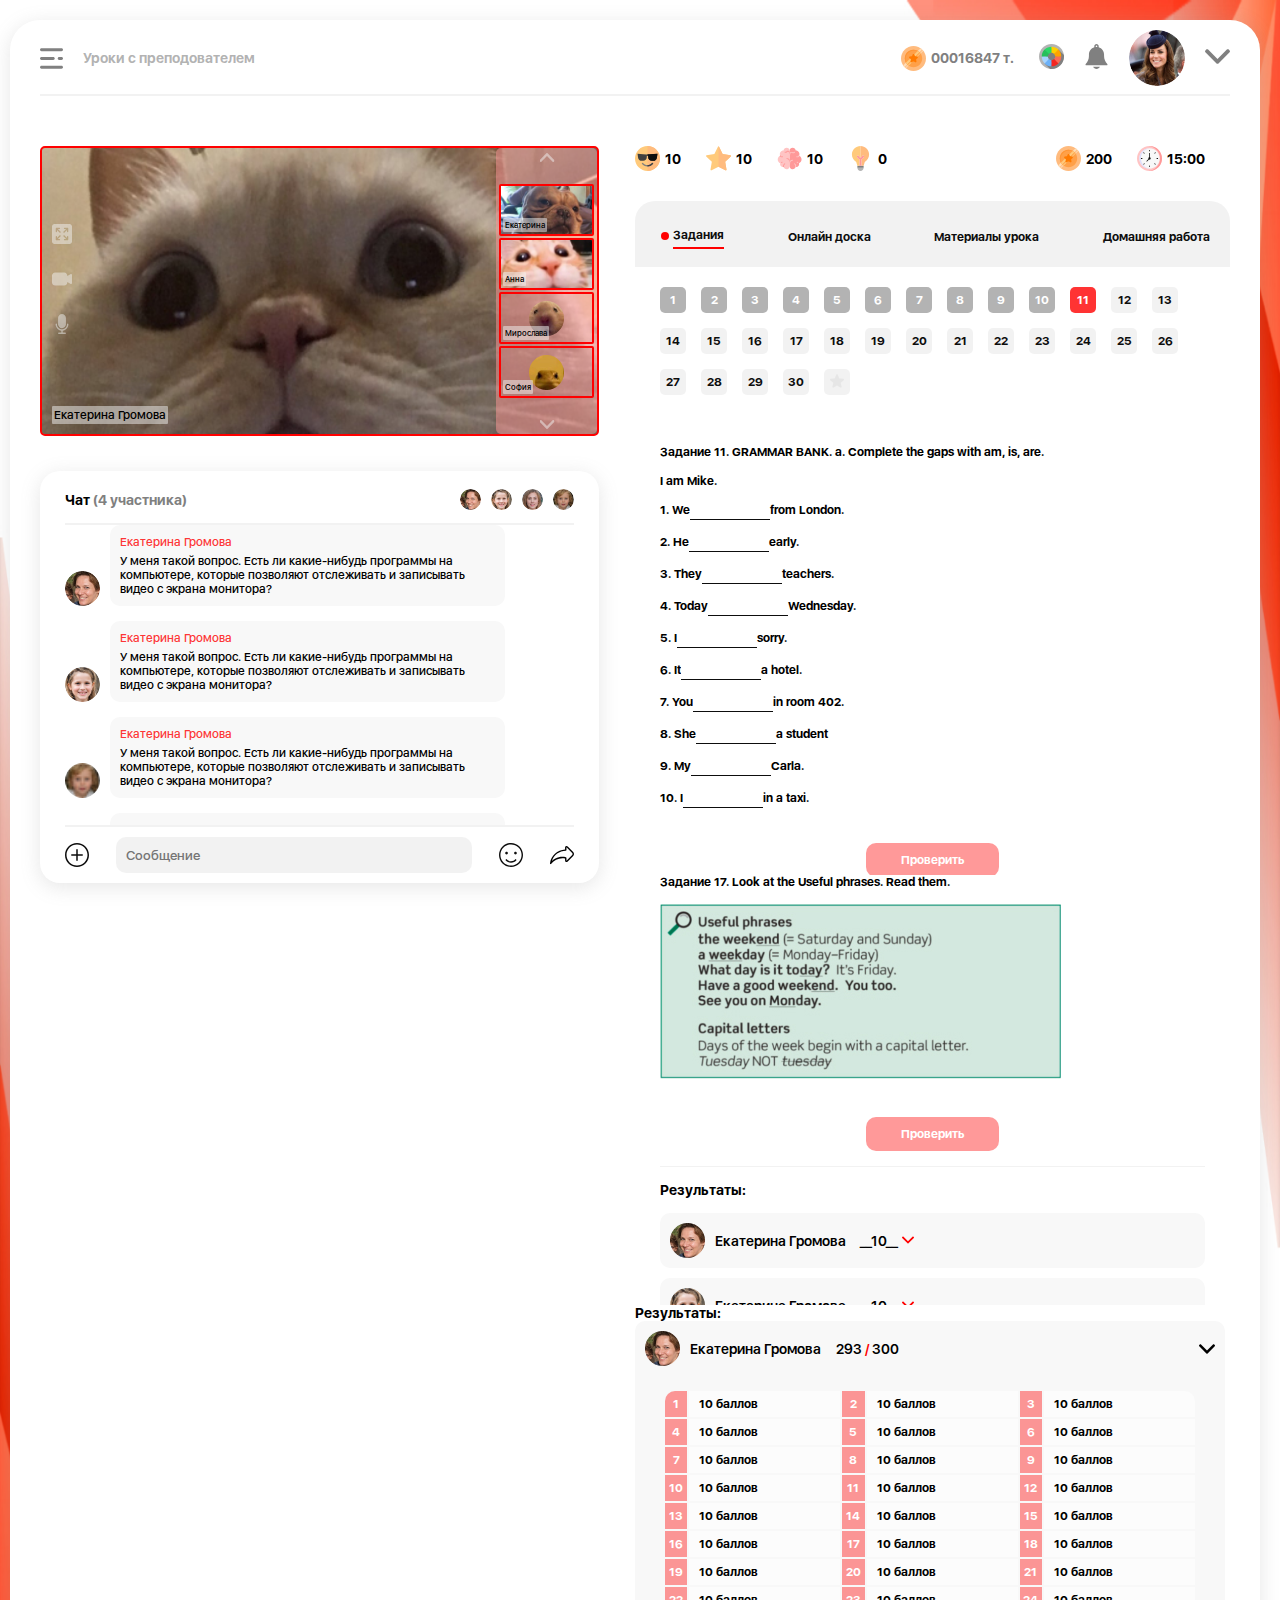
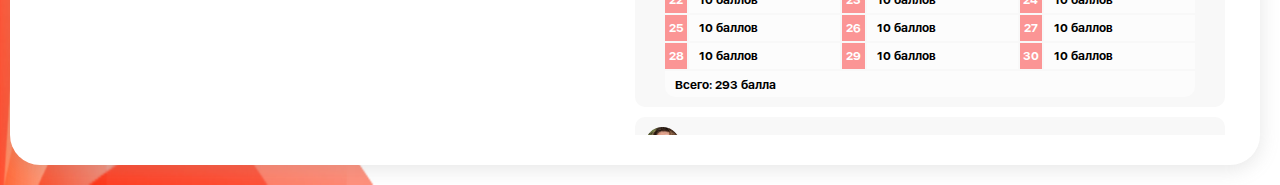
==== commit 67aeacf5: "Add files via upload" ====
--- a/index.html
+++ b/index.html
@@ -657,9 +657,30 @@
 
         
         <div class="menu menu--lessons">
-        	<a class="menu__logo" href="#"><img class="logo" src="assets/img/logo.png" alt="логотип"></a>
-        
-        	<h1 class="menu__title">сеть школ английского языка</h1>
+        	<svg style="display: block; max-width: 200px; height: auto" width="262" height="53" viewBox="0 0 262 53" fill="none"
+        		xmlns="http://www.w3.org/2000/svg" xmlns:xlink="http://www.w3.org/1999/xlink">
+        		<mask id="mask0" mask-type="alpha" maskUnits="userSpaceOnUse" x="38" y="0" width="187" height="36">
+        			<rect x="38" y="0.282227" width="186.533" height="34.718" fill="url(#pattern0)"></rect>
+        		</mask>
+        		<g fill='#000' mask="url(#mask0)">
+        			<rect x="32.3115" y="-9.18213" width="191.743" height="52.9076"></rect>
+        		</g>
+        		<rect x="136" y="0.962402" width="31.7136" height="32.1916" fill="url(#pattern1)"></rect>
+        		<path fill='#000'
+        			d="M8.905 48.477C8.81833 49.6123 8.411 50.5223 7.683 51.207C6.96367 51.883 6.02767 52.221 4.875 52.221C3.56633 52.221 2.51767 51.779 1.729 50.895C0.940333 50.011 0.546 48.8367 0.546 47.372C0.546 46.488 0.715 45.6863 1.053 44.967C1.391 44.239 1.898 43.654 2.574 43.212C3.25 42.7613 4.043 42.536 4.953 42.536C5.93233 42.536 6.786 42.809 7.514 43.355C8.242 43.8923 8.67967 44.6723 8.827 45.695H7.215C7.10233 45.1403 6.84233 44.707 6.435 44.395C6.02767 44.0743 5.525 43.914 4.927 43.914C4.31167 43.914 3.78733 44.0873 3.354 44.434C2.92933 44.7807 2.626 45.2097 2.444 45.721C2.27067 46.2237 2.184 46.774 2.184 47.372C2.184 47.8227 2.236 48.2473 2.34 48.646C2.444 49.0447 2.6 49.413 2.808 49.751C3.016 50.0803 3.29767 50.3447 3.653 50.544C4.017 50.7433 4.43733 50.843 4.914 50.843C6.292 50.843 7.08067 50.0543 7.28 48.477H8.905ZM18.1828 42.744V44.109H13.1258V46.566H17.8188V47.879H13.1258V50.609H18.2608V52H11.5138V42.744H18.1828ZM27.5283 42.744V44.148H24.5773V52H22.9523V44.148H20.0013V42.744H27.5283ZM37.0284 49.127C37.0284 50.0457 36.751 50.7563 36.1964 51.259C35.6504 51.753 34.8747 52 33.8694 52H29.7744V42.744H31.3994V46.28H33.8694C34.8834 46.28 35.6634 46.527 36.2094 47.021C36.7554 47.515 37.0284 48.217 37.0284 49.127ZM35.4034 49.166C35.4034 48.6807 35.2604 48.2993 34.9744 48.022C34.6884 47.7447 34.2897 47.606 33.7784 47.606H31.3994V50.674H33.8044C34.8704 50.674 35.4034 50.1713 35.4034 49.166ZM44.3644 52V42.744H45.9894V50.596H49.5774V42.744H51.2024V50.596H54.7904V42.744H56.4154V52H44.3644ZM67.2606 42.744L63.5556 46.436L67.4946 52H65.4796L62.4376 47.567L61.1116 48.893V52H59.4996V42.744H61.1116V46.943L65.2066 42.744H67.2606ZM73.3445 42.523C74.6531 42.523 75.7148 42.9737 76.5295 43.875C77.3528 44.7677 77.7645 45.9333 77.7645 47.372C77.7645 48.8107 77.3528 49.9807 76.5295 50.882C75.7061 51.7747 74.6358 52.221 73.3185 52.221C71.9925 52.221 70.9178 51.7747 70.0945 50.882C69.2798 49.9893 68.8725 48.8193 68.8725 47.372C68.8725 45.968 69.2711 44.811 70.0685 43.901C70.8745 42.9823 71.9665 42.523 73.3445 42.523ZM73.3185 43.888C72.4691 43.888 71.7888 44.2043 71.2775 44.837C70.7661 45.461 70.5105 46.2973 70.5105 47.346C70.5105 48.4207 70.7618 49.2743 71.2645 49.907C71.7758 50.5397 72.4691 50.856 73.3445 50.856C74.1851 50.856 74.8568 50.5397 75.3595 49.907C75.8708 49.2657 76.1265 48.4163 76.1265 47.359C76.1265 46.3017 75.8708 45.461 75.3595 44.837C74.8568 44.2043 74.1765 43.888 73.3185 43.888ZM87.4129 52H85.7879V44.148H82.9279L82.7589 48.555C82.7069 49.7857 82.4556 50.6957 82.0049 51.285C81.5629 51.8743 80.9866 52.169 80.2759 52.169C79.9639 52.169 79.6389 52.1127 79.3009 52V50.752C79.4742 50.8213 79.6866 50.856 79.9379 50.856C80.1892 50.856 80.3929 50.7953 80.5489 50.674C80.7049 50.5527 80.8436 50.284 80.9649 49.868C81.0862 49.4433 81.1599 48.8583 81.1859 48.113L81.3679 42.744H87.4129V52ZM99.5084 42.731L103.083 52H101.341L100.457 49.543H96.7914L95.8814 52H94.2044L97.7794 42.731H99.5084ZM100.028 48.321L98.6504 44.421L97.2074 48.321H100.028ZM112.586 42.744V52H110.961V47.84H106.723V52H105.098V42.744H106.723V46.423H110.961V42.744H112.586ZM117.314 52H115.689V42.744H121.968V44.148H117.314V52ZM130.422 52H128.797V44.148H125.937L125.768 48.555C125.716 49.7857 125.465 50.6957 125.014 51.285C124.572 51.8743 123.996 52.169 123.285 52.169C122.973 52.169 122.648 52.1127 122.31 52V50.752C122.483 50.8213 122.696 50.856 122.947 50.856C123.198 50.856 123.402 50.7953 123.558 50.674C123.714 50.5527 123.853 50.284 123.974 49.868C124.095 49.4433 124.169 48.8583 124.195 48.113L124.377 42.744H130.422V52ZM133.478 52V42.744H135.103V49.842L139.081 42.744H140.966V52H139.341V44.902L135.363 52H133.478ZM149.906 40.404C149.837 41.028 149.629 41.4917 149.282 41.795C148.936 42.0897 148.433 42.237 147.774 42.237C147.116 42.237 146.613 42.0897 146.266 41.795C145.92 41.4917 145.712 41.028 145.642 40.404H146.396C146.561 41.0627 147.02 41.392 147.774 41.392C148.528 41.392 148.988 41.0627 149.152 40.404H149.906ZM144.03 52V42.744H145.655V49.842L149.633 42.744H151.518V52H149.893V44.902L145.915 52H144.03ZM162.538 48.477C162.451 49.6123 162.044 50.5223 161.316 51.207C160.597 51.883 159.661 52.221 158.508 52.221C157.199 52.221 156.151 51.779 155.362 50.895C154.573 50.011 154.179 48.8367 154.179 47.372C154.179 46.488 154.348 45.6863 154.686 44.967C155.024 44.239 155.531 43.654 156.207 43.212C156.883 42.7613 157.676 42.536 158.586 42.536C159.565 42.536 160.419 42.809 161.147 43.355C161.875 43.8923 162.313 44.6723 162.46 45.695H160.848C160.735 45.1403 160.475 44.707 160.068 44.395C159.661 44.0743 159.158 43.914 158.56 43.914C157.945 43.914 157.42 44.0873 156.987 44.434C156.562 44.7807 156.259 45.2097 156.077 45.721C155.904 46.2237 155.817 46.774 155.817 47.372C155.817 47.8227 155.869 48.2473 155.973 48.646C156.077 49.0447 156.233 49.413 156.441 49.751C156.649 50.0803 156.931 50.3447 157.286 50.544C157.65 50.7433 158.07 50.843 158.547 50.843C159.925 50.843 160.714 50.0543 160.913 48.477H162.538ZM172.908 42.744L169.203 46.436L173.142 52H171.127L168.085 47.567L166.759 48.893V52H165.147V42.744H166.759V46.943L170.854 42.744H172.908ZM178.992 42.523C180.3 42.523 181.362 42.9737 182.177 43.875C183 44.7677 183.412 45.9333 183.412 47.372C183.412 48.8107 183 49.9807 182.177 50.882C181.353 51.7747 180.283 52.221 178.966 52.221C177.64 52.221 176.565 51.7747 175.742 50.882C174.927 49.9893 174.52 48.8193 174.52 47.372C174.52 45.968 174.918 44.811 175.716 43.901C176.522 42.9823 177.614 42.523 178.992 42.523ZM178.966 43.888C178.116 43.888 177.436 44.2043 176.925 44.837C176.413 45.461 176.158 46.2973 176.158 47.346C176.158 48.4207 176.409 49.2743 176.912 49.907C177.423 50.5397 178.116 50.856 178.992 50.856C179.832 50.856 180.504 50.5397 181.007 49.907C181.518 49.2657 181.774 48.4163 181.774 47.359C181.774 46.3017 181.518 45.461 181.007 44.837C180.504 44.2043 179.824 43.888 178.966 43.888ZM187.686 52H186.061V42.744H192.34V44.148H187.686V52ZM198.534 42.523C199.843 42.523 200.904 42.9737 201.719 43.875C202.542 44.7677 202.954 45.9333 202.954 47.372C202.954 48.8107 202.542 49.9807 201.719 50.882C200.896 51.7747 199.825 52.221 198.508 52.221C197.182 52.221 196.107 51.7747 195.284 50.882C194.469 49.9893 194.062 48.8193 194.062 47.372C194.062 45.968 194.461 44.811 195.258 43.901C196.064 42.9823 197.156 42.523 198.534 42.523ZM198.508 43.888C197.659 43.888 196.978 44.2043 196.467 44.837C195.956 45.461 195.7 46.2973 195.7 47.346C195.7 48.4207 195.951 49.2743 196.454 49.907C196.965 50.5397 197.659 50.856 198.534 50.856C199.375 50.856 200.046 50.5397 200.549 49.907C201.06 49.2657 201.316 48.4163 201.316 47.359C201.316 46.3017 201.06 45.461 200.549 44.837C200.046 44.2043 199.366 43.888 198.508 43.888ZM217.359 52H215.734V48.178H213.888L211.262 52H209.234L212.081 48.022C211.318 47.788 210.794 47.4413 210.508 46.982C210.222 46.5227 210.079 45.9637 210.079 45.305C210.079 44.525 210.348 43.9053 210.885 43.446C211.422 42.978 212.176 42.744 213.147 42.744H217.359V52ZM215.734 46.943V44.07H213.316C212.761 44.07 212.354 44.1827 212.094 44.408C211.834 44.6247 211.704 44.9713 211.704 45.448C211.704 46.4447 212.233 46.943 213.29 46.943H215.734ZM227.325 49.322C227.325 49.634 227.26 49.9503 227.13 50.271C227 50.583 226.8 50.8907 226.532 51.194C226.272 51.4887 225.903 51.7313 225.427 51.922C224.95 52.1127 224.404 52.208 223.789 52.208C222.627 52.208 221.687 51.9307 220.968 51.376C220.248 50.8213 219.889 50.0067 219.889 48.932H221.488C221.488 49.608 221.709 50.1107 222.151 50.44C222.593 50.7607 223.169 50.921 223.88 50.921C224.469 50.921 224.92 50.7823 225.232 50.505C225.544 50.2277 225.7 49.8247 225.7 49.296C225.7 48.8107 225.544 48.4423 225.232 48.191C224.928 47.9397 224.508 47.814 223.971 47.814H222.84V46.553H223.971C224.395 46.553 224.746 46.4187 225.024 46.15C225.31 45.8813 225.453 45.5347 225.453 45.11C225.453 44.7027 225.31 44.3863 225.024 44.161C224.738 43.927 224.335 43.81 223.815 43.81C222.567 43.81 221.895 44.3517 221.8 45.435H220.253C220.287 44.447 220.621 43.7147 221.254 43.238C221.886 42.7613 222.705 42.523 223.711 42.523C224.69 42.523 225.492 42.7353 226.116 43.16C226.74 43.576 227.052 44.2 227.052 45.032C227.052 45.5 226.9 45.9247 226.597 46.306C226.293 46.6873 225.951 46.9257 225.57 47.021V47.06C226.09 47.164 226.51 47.424 226.831 47.84C227.16 48.2473 227.325 48.7413 227.325 49.322ZM237.054 49.127C237.054 50.0457 236.777 50.7563 236.222 51.259C235.676 51.753 234.901 52 233.895 52H230.06V42.744H231.685V46.28H233.895C234.909 46.28 235.689 46.527 236.235 47.021C236.781 47.515 237.054 48.217 237.054 49.127ZM235.429 49.166C235.429 48.6807 235.286 48.2993 235 48.022C234.714 47.7447 234.316 47.606 233.804 47.606H231.685V50.674H233.83C234.896 50.674 235.429 50.1713 235.429 49.166ZM238.146 42.744H239.771V52H238.146V42.744ZM250.619 42.744L246.914 46.436L250.853 52H248.838L245.796 47.567L244.47 48.893V52H242.858V42.744H244.47V46.943L248.565 42.744H250.619ZM257.166 42.731L260.741 52H258.999L258.115 49.543H254.449L253.539 52H251.862L255.437 42.731H257.166ZM257.686 48.321L256.308 44.421L254.865 48.321H257.686Z">
+        		</path>
+        		<defs>
+        			<pattern id="pattern0" patternContentUnits="objectBoundingBox" width="1" height="1">
+        				<use xlink:href="#image0" transform="scale(0.00363636 0.0195375)"></use>
+        			</pattern>
+        			<pattern id="pattern1" patternContentUnits="objectBoundingBox" width="1" height="1">
+        				<use xlink:href="#image0" transform="translate(-3.15794) scale(0.0217693 0.0204082)"></use>
+        			</pattern>
+        			<image id="image0" width="275" height="66"
+        				xlink:href="[data-uri]">
+        			</image>
+        		</defs>
+        	</svg>
         
         	<div class="menu__profile">
         		<div class="header__avatar header__avatar--menu">
@@ -1220,7 +1241,7 @@
         						<button class="red-btn">Проверить</button>
         					</div>
         
-        					<div class="task1__teacher">
+        					<div class="task1__teacher active">
         						<h3 class="teacher__title">Результаты:</h3>
         
         						<div class="student-results__item active">
@@ -1733,7 +1754,7 @@
         					<button class="red-btn red-btn--continue">Далее</button>
         				</div>
         
-        				<div class="task__task task__task--teacher">
+        				<div class="task__task task__task--teacher active">
         					<h4 class="task__title">Задание 17. Look at the Useful phrases. Read them.</h4>
         
         					<div class="task__words">
@@ -1744,7 +1765,7 @@
         
         					<button class="red-btn">Проверить</button>
         
-        					<div class="task__teacher task__teacher--2">
+        					<div class="task__teacher task__teacher--2 active">
         						<h3 class="teacher__title">Результаты:</h3>
         
         						<div class="student-results__item active">
@@ -1862,7 +1883,7 @@
         					<button class="red-btn red-btn--continue">Далее</button>
         				</div>
         
-        				<div class="result result--teacher">
+        				<div class="result result--teacher active">
         					<h4 class="result__title">Результаты:</h4>
         
         					<div class="result__scores">
